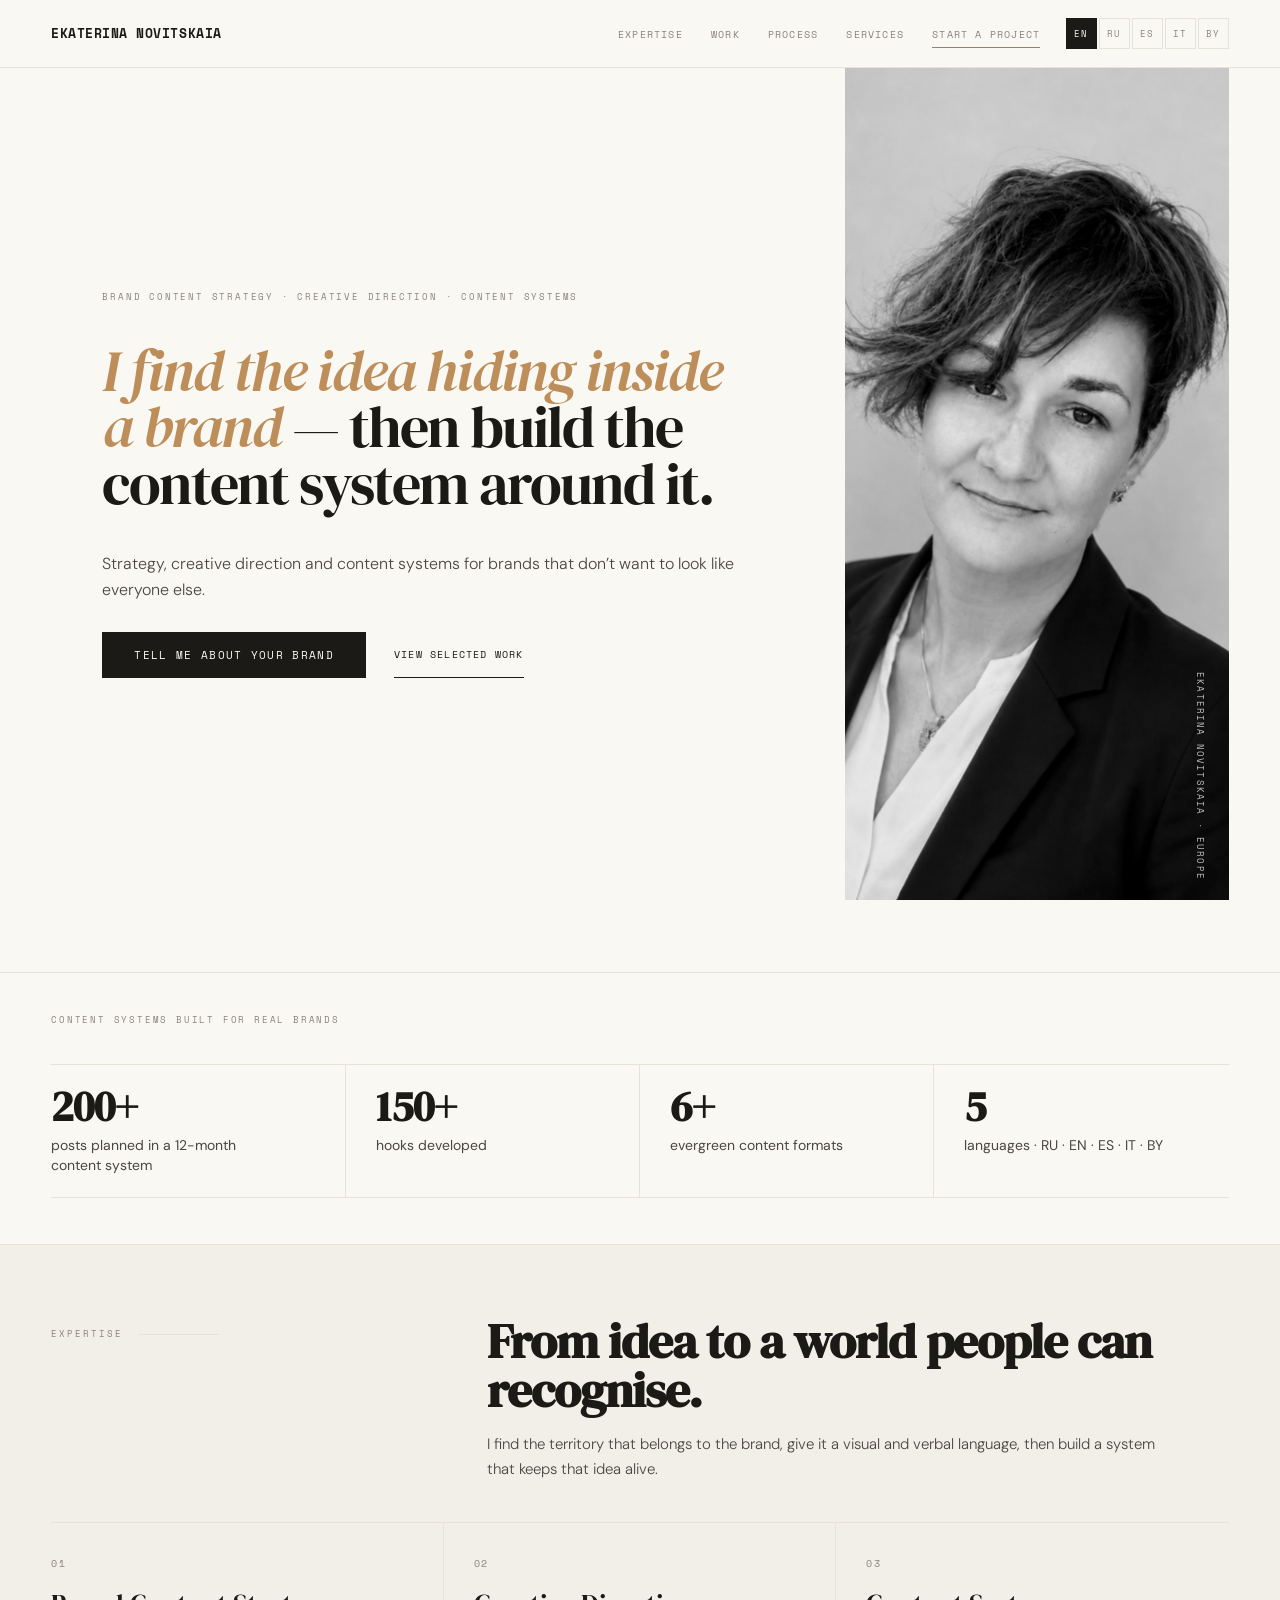
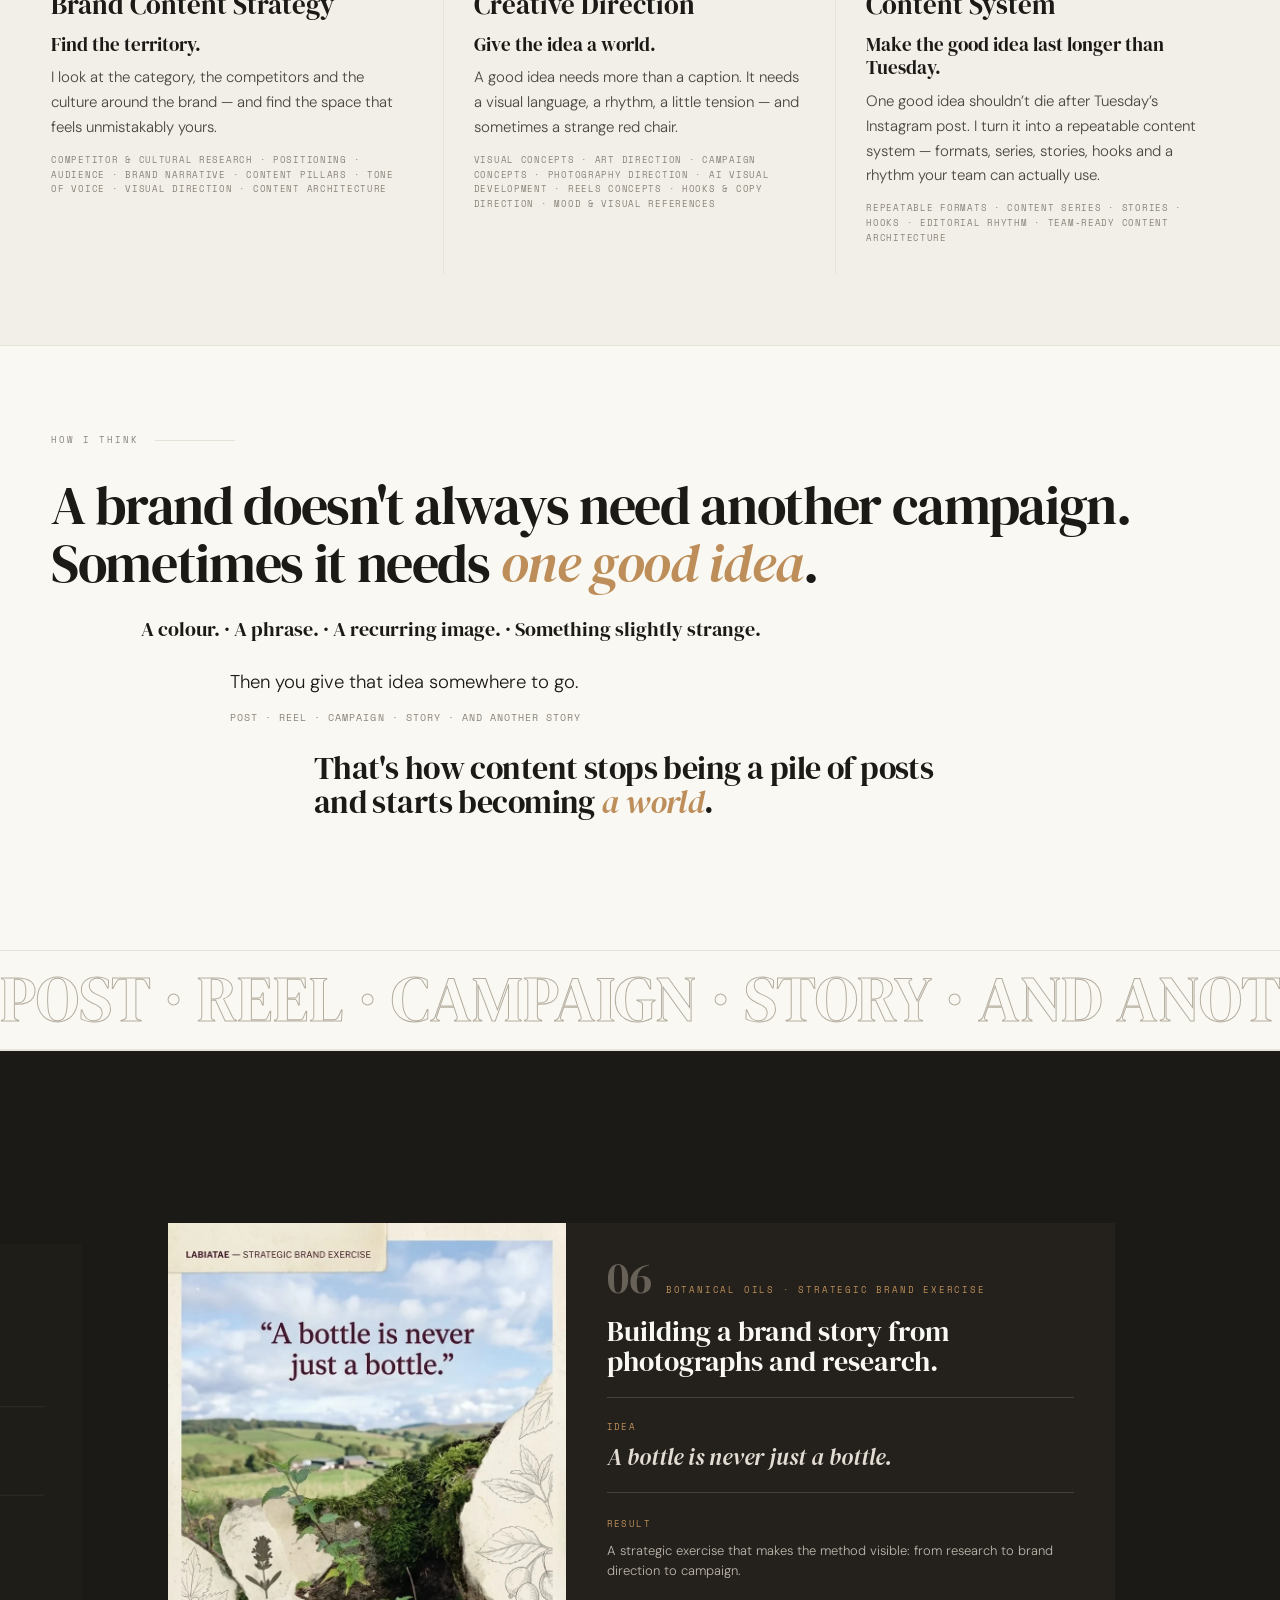
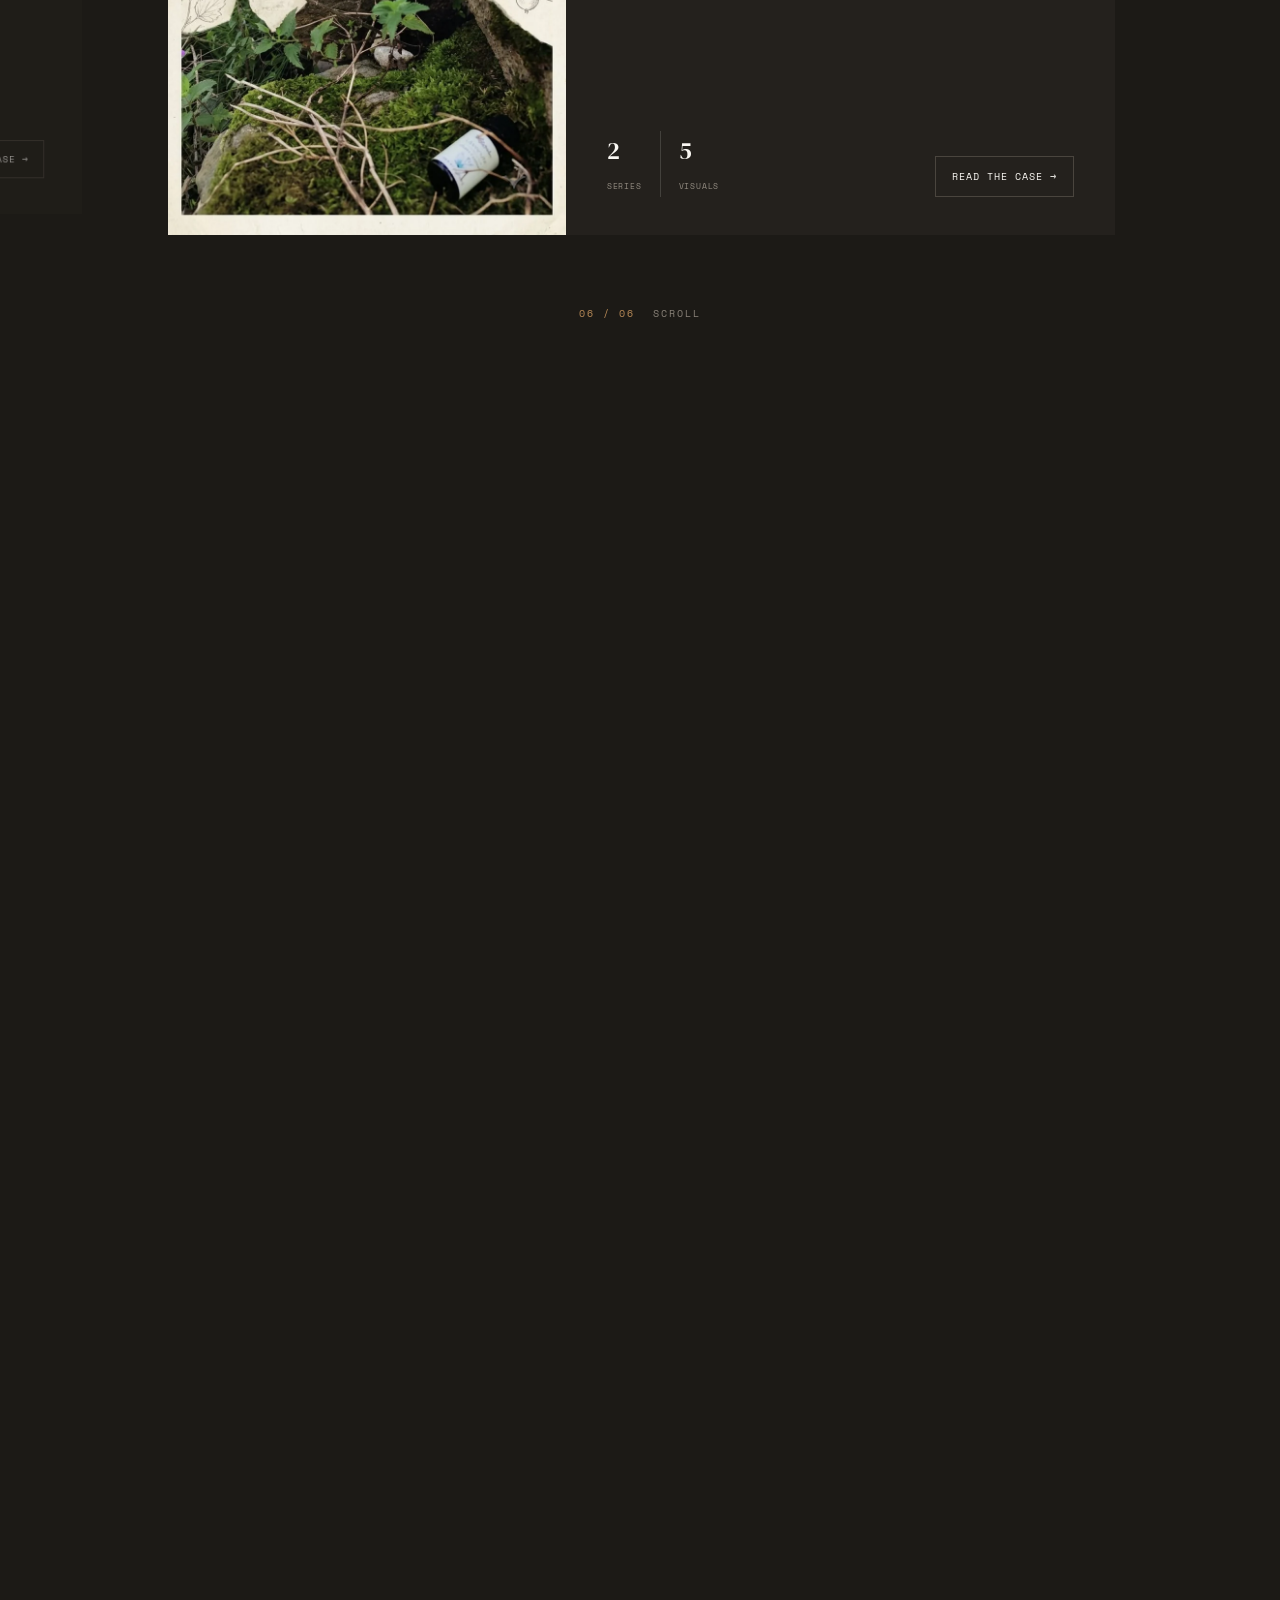
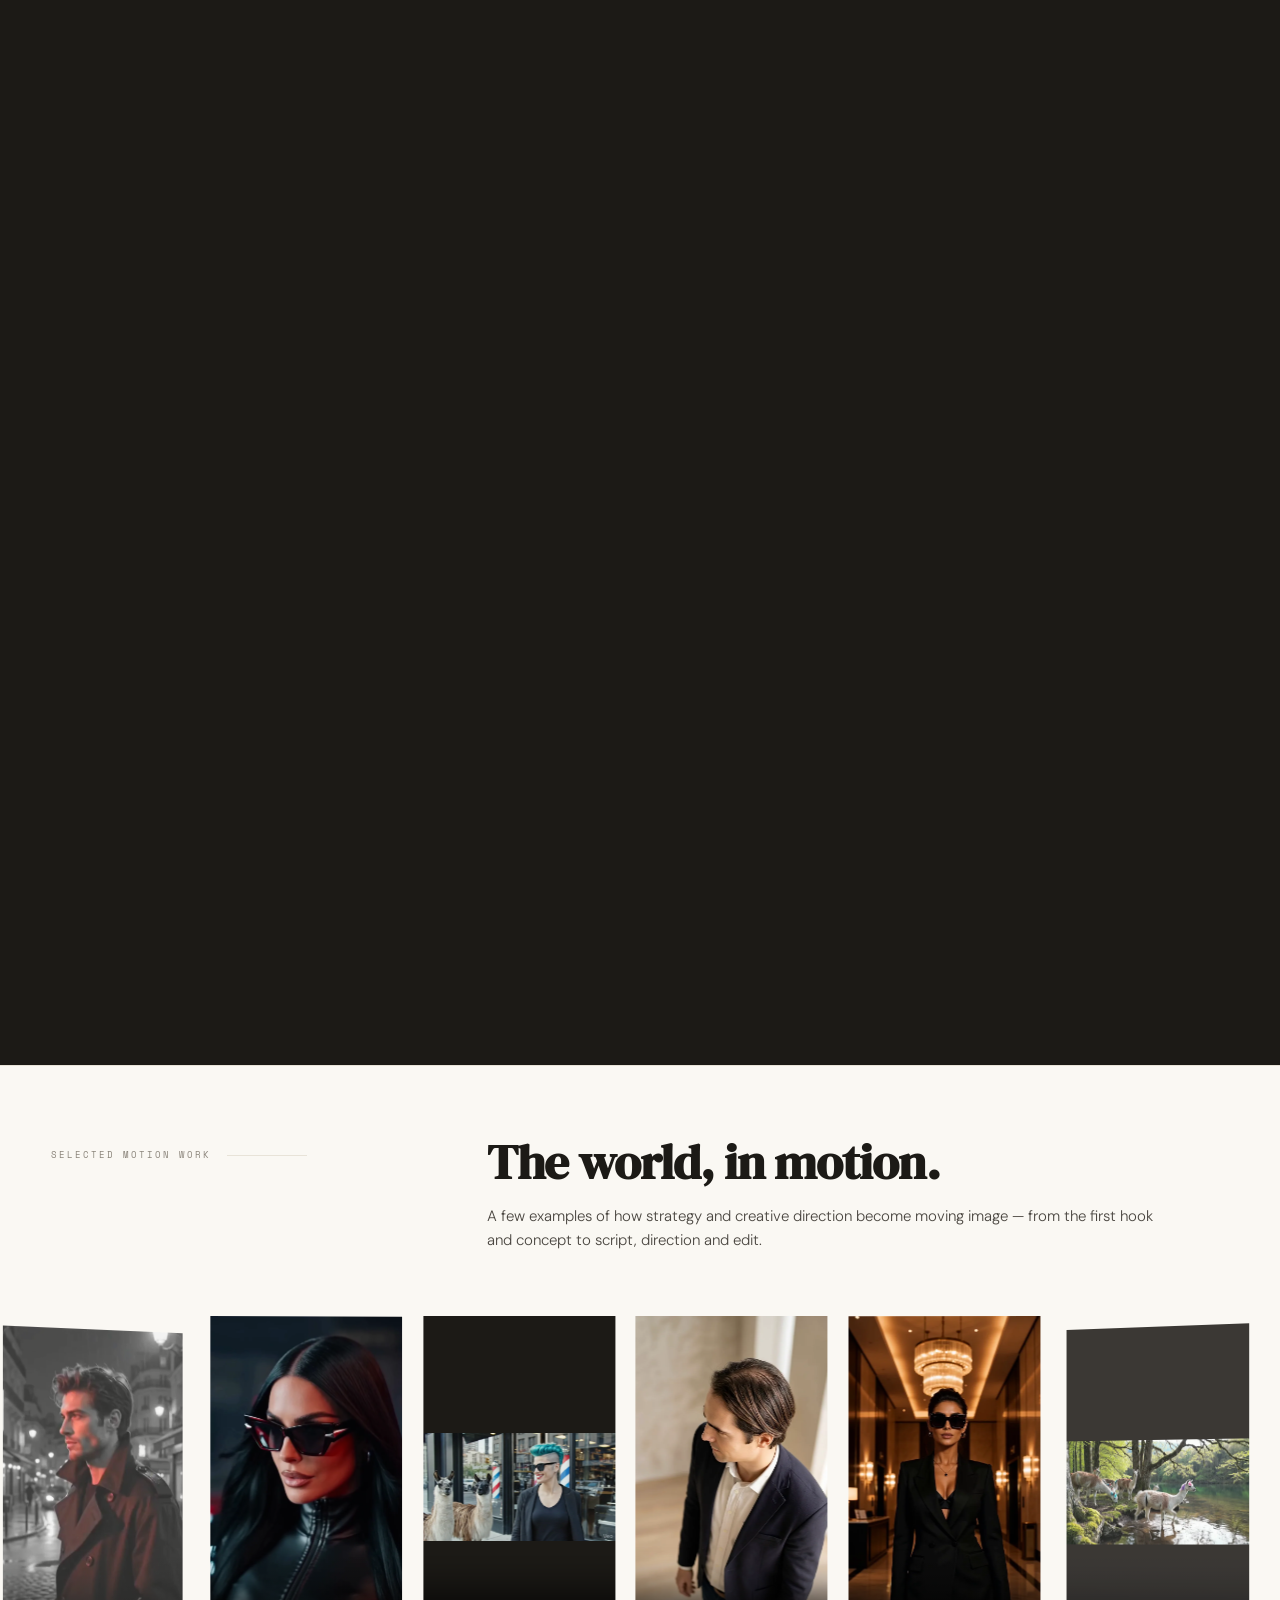
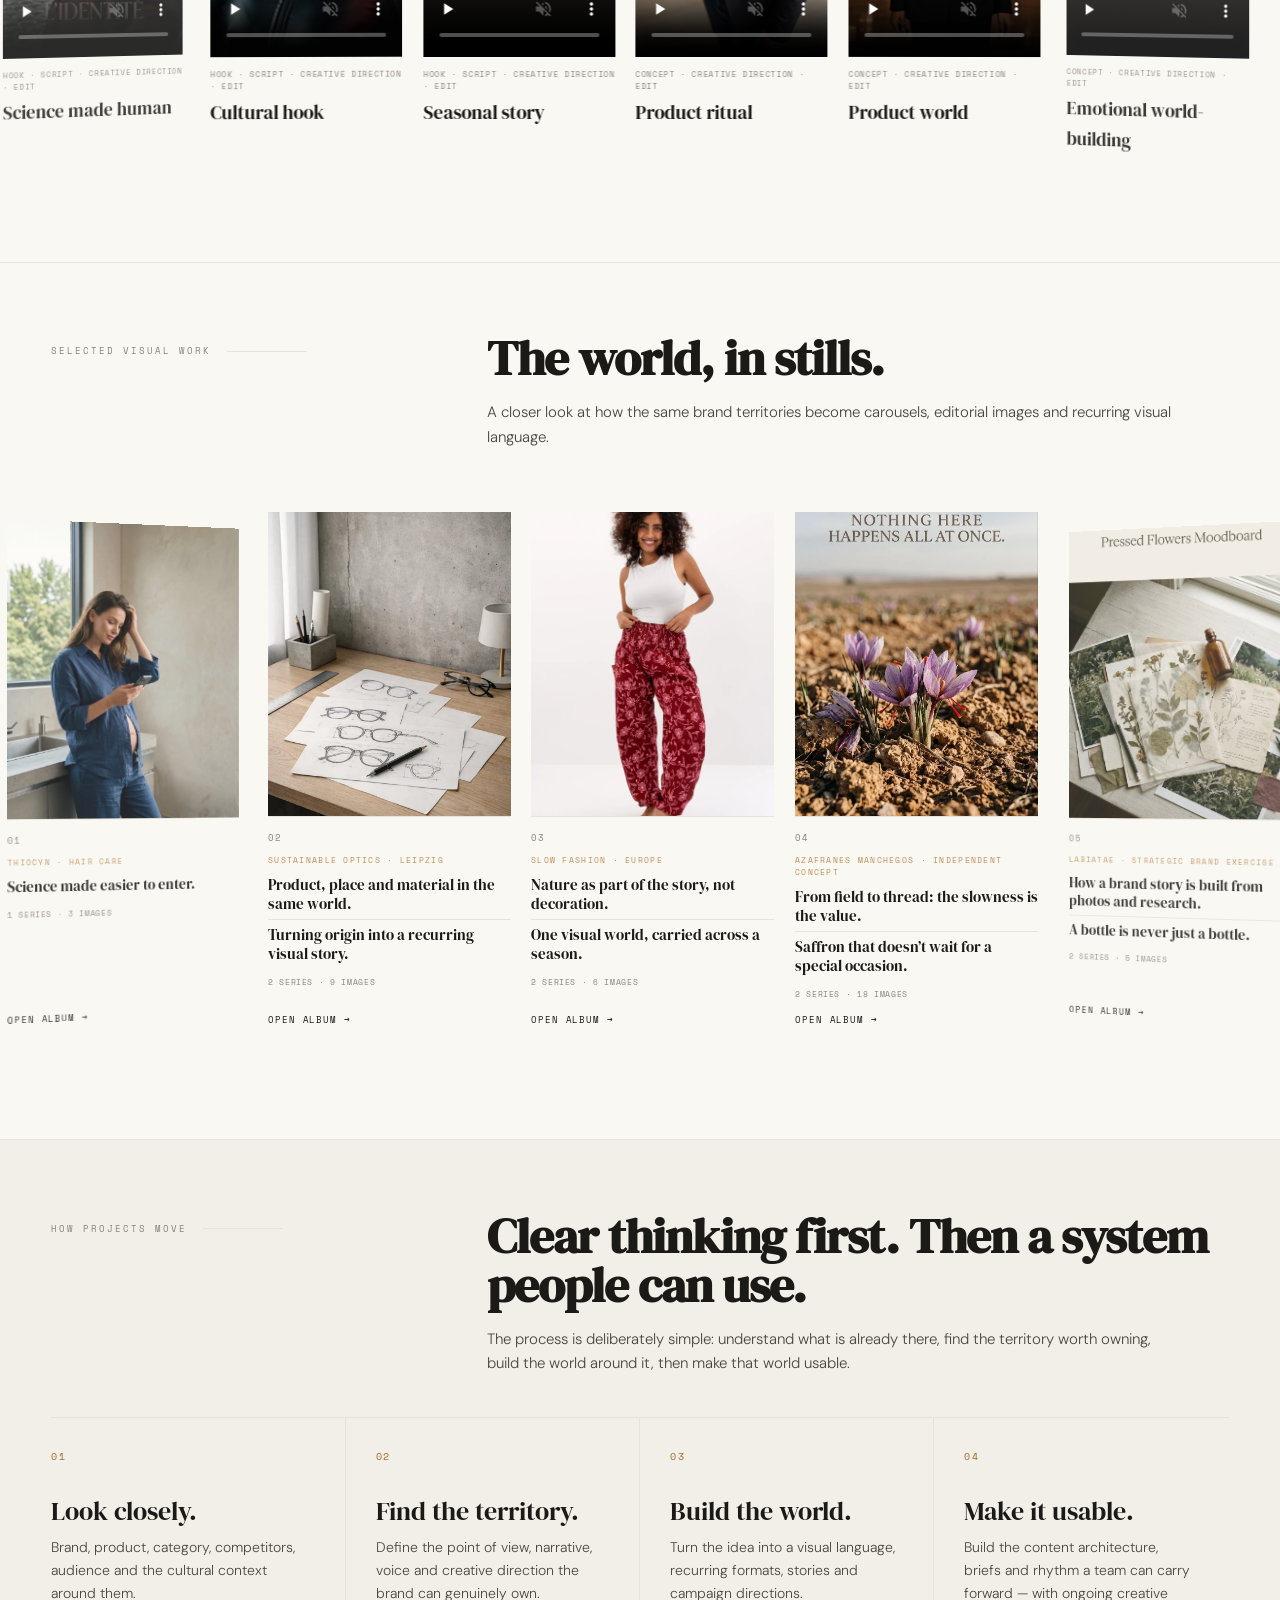
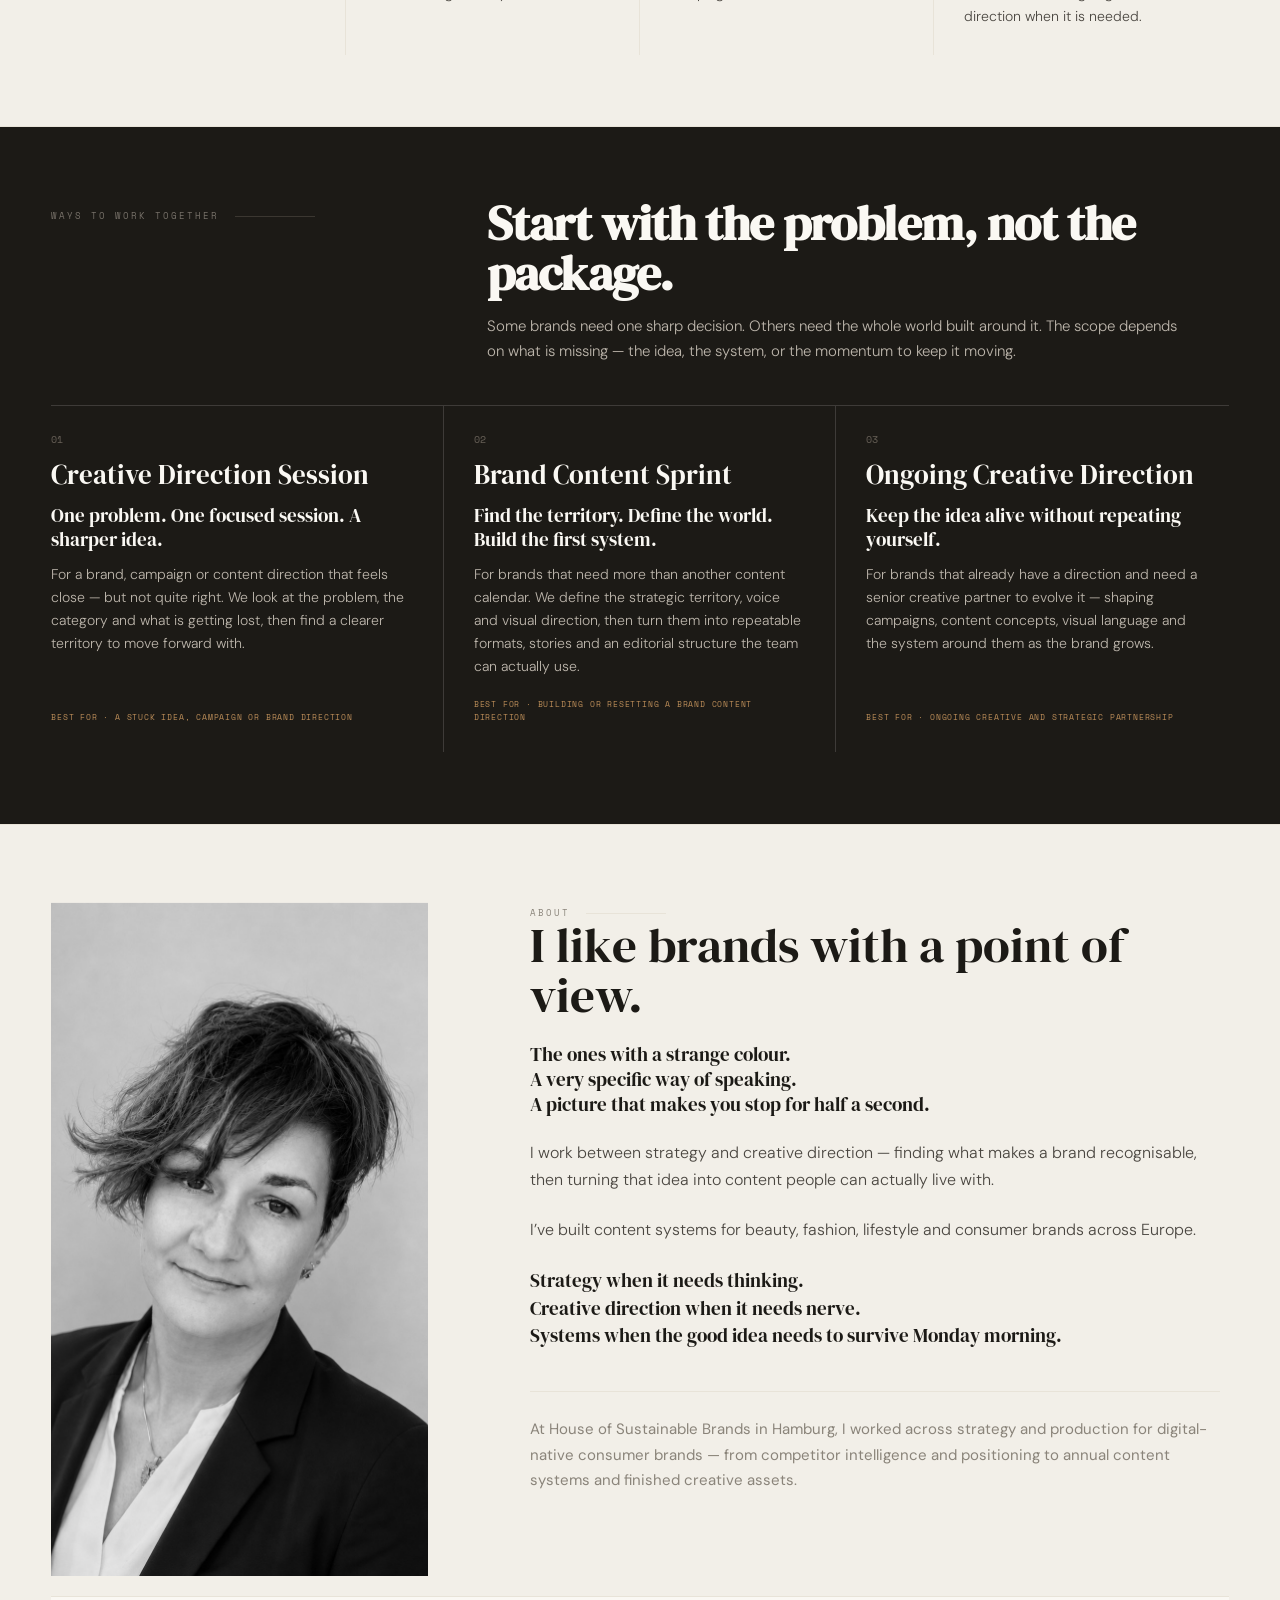
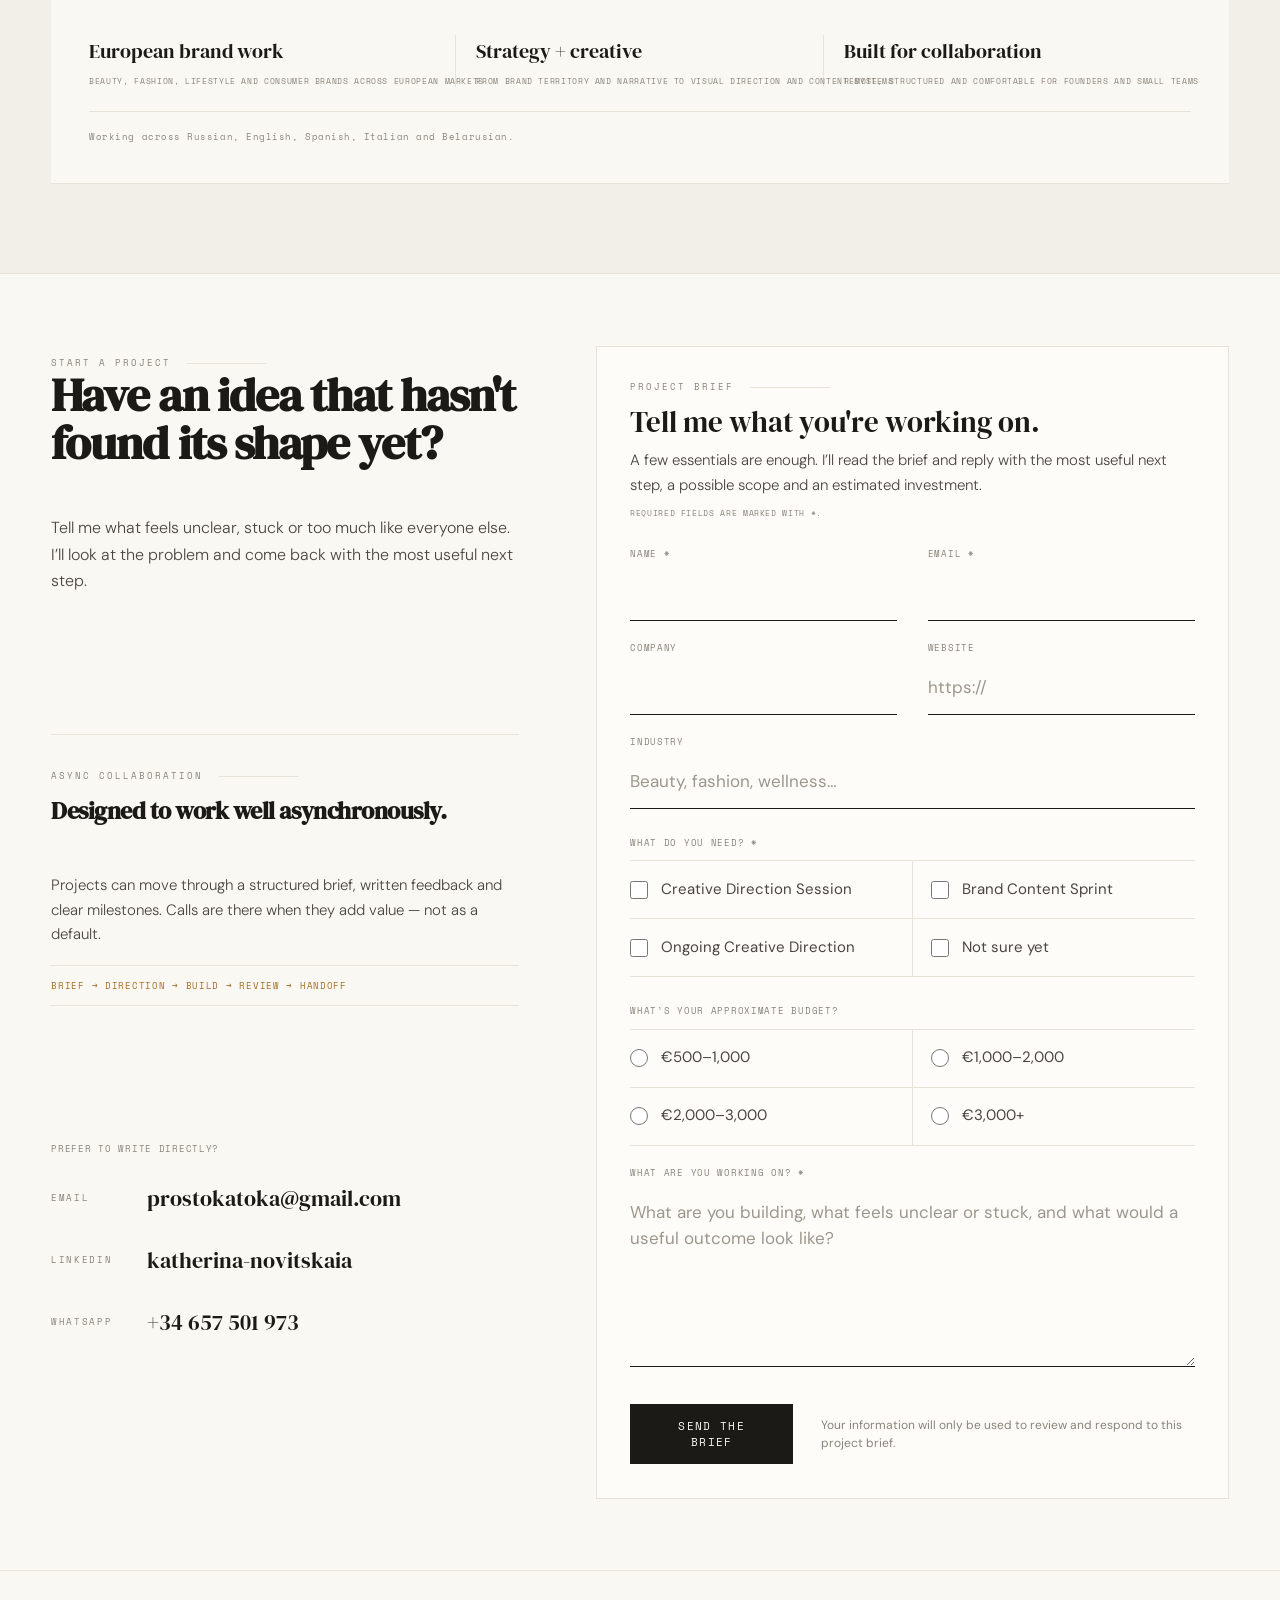
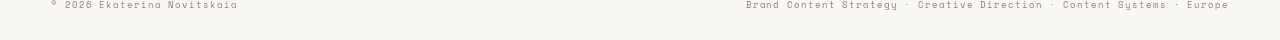
==== index.source.html @ 000a5c2e "Work stage with six cases, looping video and album strips, more motion - Work: AB-style pinned stage" ====
<!DOCTYPE html>
<html lang="en">
<head>
<meta charset="UTF-8">
  <meta name="p:domain_verify" content="e396afa4f882cdcd024bcfe8f3117f34"/>
<meta name="viewport" content="width=device-width, initial-scale=1.0">
<title>Ekaterina Novitskaia — Brand Content Strategy &amp; Creative Direction</title>
<meta name="description" content="Brand content strategy, creative direction and content systems for brands that want a distinctive point of view and a repeatable way to express it.">
<link rel="canonical" href="https://portfolio.katokanovitski.com/">
<meta property="og:type" content="website">
<meta property="og:url" content="https://portfolio.katokanovitski.com/">
<meta property="og:title" content="Ekaterina Novitskaia — Brand Content Strategy &amp; Creative Direction">
<meta property="og:description" content="Brand content strategy, creative direction and content systems for brands that want a distinctive point of view and a repeatable way to express it.">
<meta property="og:image" content="https://portfolio.katokanovitski.com/assets/img/hero/Kat-editorial-bw.jpg">
<meta name="twitter:card" content="summary_large_image">
<meta name="twitter:title" content="Ekaterina Novitskaia — Brand Content Strategy &amp; Creative Direction">
<meta name="twitter:description" content="Brand content strategy, creative direction and content systems for brands that want a distinctive point of view and a repeatable way to express it.">
<meta name="twitter:image" content="https://portfolio.katokanovitski.com/assets/img/hero/Kat-editorial-bw.jpg">
<link rel="icon" type="image/jpeg" href="assets/img/hero/Kat-editorial-bw.jpg">
<link rel="preconnect" href="https://fonts.googleapis.com">
<link rel="preconnect" href="https://fonts.gstatic.com" crossorigin>
<link href="https://fonts.googleapis.com/css2?family=DM+Serif+Display:ital@0;1&amp;family=Space+Mono:ital,wght@0,400;0,700;1,400&amp;family=DM+Sans:wght@300;400;500&amp;display=swap" rel="stylesheet">
<link rel="stylesheet" href="strategic.css?v=20261111-stage">
</head>
<body>
<nav></nav>

<section id="hero"></section>

<section id="gallery" data-screen-label="Gallery">
  <div class="gallery-grid" id="galleryGrid">
    <article class="gallery-item gallery-item--single" data-case="haircare" data-type="photo">
      <div class="carousel" role="group" aria-label="Thiocyn educational carousel" tabindex="0">
        <div class="carousel-track">
          <img loading="lazy" decoding="async" class="carousel-slide" src="assets/img/cases/hair-loss/Slider-1-1.webp" alt="Science made easier to enter." data-i18n-alt="gallery1Title">
          <img loading="lazy" decoding="async" class="carousel-slide" src="assets/img/cases/hair-loss/Slider-1-2.webp" alt="Science made easier to enter." data-i18n-alt="gallery1Title">
          <img loading="lazy" decoding="async" class="carousel-slide" src="assets/img/cases/hair-loss/Slider-1-3.webp" alt="Science made easier to enter." data-i18n-alt="gallery1Title">
        </div>
        <button class="carousel-btn prev" type="button">&#8592;</button>
        <button class="carousel-btn next" type="button">&#8594;</button>
        <div class="carousel-counter" aria-live="polite">1 / 3</div>
      </div>
      <div class="gallery-caption">
        <div class="gallery-caption-brand" data-i18n="gallery1Brand">Thiocyn · Hair care</div>
        <div class="gallery-caption-title" data-i18n="gallery1Title">Science made easier to enter.</div>
        <div class="gallery-caption-role" data-i18n="gallery1Role">Educational carousel · Content direction + art direction</div>
      </div>
    </article>

    <article class="gallery-item" data-case="sunglasses" data-type="photo">
      <div class="carousel" role="group" aria-label="Sustainable optics lifestyle series" tabindex="0">
        <div class="carousel-track">
          <img loading="lazy" decoding="async" class="carousel-slide" src="assets/img/cases/sunglasses/6-1.webp" alt="Product, place and material in the same world." data-i18n-alt="gallery3Title">
          <img loading="lazy" decoding="async" class="carousel-slide" src="assets/img/cases/sunglasses/6-2.webp" alt="Product, place and material in the same world." data-i18n-alt="gallery3Title">
          <img loading="lazy" decoding="async" class="carousel-slide" src="assets/img/cases/sunglasses/6-3.webp" alt="Product, place and material in the same world." data-i18n-alt="gallery3Title">
        </div>
        <button class="carousel-btn prev" type="button">&#8592;</button>
        <button class="carousel-btn next" type="button">&#8594;</button>
        <div class="carousel-counter" aria-live="polite">1 / 3</div>
      </div>
      <div class="gallery-caption">
        <div class="gallery-caption-brand" data-i18n="gallery3Brand">Sustainable optics · Leipzig</div>
        <div class="gallery-caption-title" data-i18n="gallery3Title">Product, place and material in the same world.</div>
        <div class="gallery-caption-role" data-i18n="gallery3Role">Lifestyle series · Visual direction + copy</div>
      </div>
    </article>

    <article class="gallery-item" data-case="sunglasses" data-type="photo">
      <div class="carousel" role="group" aria-label="Sustainable optics brand carousel" tabindex="0">
        <div class="carousel-track">
          <img loading="lazy" decoding="async" class="carousel-slide" src="assets/img/cases/sunglasses/Carusel-cover.webp" alt="Turning origin into a recurring visual story." data-i18n-alt="gallery4Title">
          <img loading="lazy" decoding="async" class="carousel-slide" src="assets/img/cases/sunglasses/Carusel-1.webp" alt="Turning origin into a recurring visual story." data-i18n-alt="gallery4Title">
          <img loading="lazy" decoding="async" class="carousel-slide" src="assets/img/cases/sunglasses/Carusel-2.webp" alt="Turning origin into a recurring visual story." data-i18n-alt="gallery4Title">
          <img loading="lazy" decoding="async" class="carousel-slide" src="assets/img/cases/sunglasses/Carusel-3.webp" alt="Turning origin into a recurring visual story." data-i18n-alt="gallery4Title">
          <img loading="lazy" decoding="async" class="carousel-slide" src="assets/img/cases/sunglasses/Carusel-4.webp" alt="Turning origin into a recurring visual story." data-i18n-alt="gallery4Title">
          <img loading="lazy" decoding="async" class="carousel-slide" src="assets/img/cases/sunglasses/Carusel-5.webp" alt="Turning origin into a recurring visual story." data-i18n-alt="gallery4Title">
        </div>
        <button class="carousel-btn prev" type="button">&#8592;</button>
        <button class="carousel-btn next" type="button">&#8594;</button>
        <div class="carousel-counter" aria-live="polite">1 / 6</div>
      </div>
      <div class="gallery-caption">
        <div class="gallery-caption-brand" data-i18n="gallery4Brand">Sustainable optics · Leipzig</div>
        <div class="gallery-caption-title" data-i18n="gallery4Title">Turning origin into a recurring visual story.</div>
        <div class="gallery-caption-role" data-i18n="gallery4Role">Brand carousel · Art direction + storytelling</div>
      </div>
    </article>

    <article class="gallery-item" data-case="lifestyle" data-type="photo">
      <div class="carousel" role="group" aria-label="Slow fashion seasonal series" tabindex="0">
        <div class="carousel-track">
          <img loading="lazy" decoding="async" class="carousel-slide" src="assets/img/cases/lifestyle/Holly-0.webp" alt="Nature as part of the story, not decoration." data-i18n-alt="gallery5Title">
          <img loading="lazy" decoding="async" class="carousel-slide" src="assets/img/cases/lifestyle/Holly-01.webp" alt="Nature as part of the story, not decoration." data-i18n-alt="gallery5Title">
          <img loading="lazy" decoding="async" class="carousel-slide" src="assets/img/cases/lifestyle/Holly-12.webp" alt="Nature as part of the story, not decoration." data-i18n-alt="gallery5Title">
        </div>
        <button class="carousel-btn prev" type="button">&#8592;</button>
        <button class="carousel-btn next" type="button">&#8594;</button>
        <div class="carousel-counter" aria-live="polite">1 / 3</div>
      </div>
      <div class="gallery-caption">
        <div class="gallery-caption-brand" data-i18n="gallery5Brand">Slow fashion · Europe</div>
        <div class="gallery-caption-title" data-i18n="gallery5Title">Nature as part of the story, not decoration.</div>
        <div class="gallery-caption-role" data-i18n="gallery5Role">Seasonal series · Brand narrative + art direction</div>
      </div>
    </article>

    <article class="gallery-item" data-case="lifestyle" data-type="photo">
      <div class="carousel" role="group" aria-label="Slow fashion world-building carousel" tabindex="0">
        <div class="carousel-track">
          <img loading="lazy" decoding="async" class="carousel-slide" src="assets/img/cases/lifestyle/Slider-3-1.webp" alt="One visual world, carried across a season." data-i18n-alt="gallery6Title">
          <img loading="lazy" decoding="async" class="carousel-slide" src="assets/img/cases/lifestyle/Slider-3-2.webp" alt="One visual world, carried across a season." data-i18n-alt="gallery6Title">
          <img loading="lazy" decoding="async" class="carousel-slide" src="assets/img/cases/lifestyle/Slider-3-3.webp" alt="One visual world, carried across a season." data-i18n-alt="gallery6Title">
        </div>
        <button class="carousel-btn prev" type="button">&#8592;</button>
        <button class="carousel-btn next" type="button">&#8594;</button>
        <div class="carousel-counter" aria-live="polite">1 / 3</div>
      </div>
      <div class="gallery-caption">
        <div class="gallery-caption-brand" data-i18n="gallery6Brand">Slow fashion · Europe</div>
        <div class="gallery-caption-title" data-i18n="gallery6Title">One visual world, carried across a season.</div>
        <div class="gallery-caption-role" data-i18n="gallery6Role">World-building carousel · Visual concept + copy</div>
      </div>
    </article>

    <article class="gallery-item gallery-item--tall" data-case="saffron" data-type="photo">
      <div class="carousel" role="group" aria-label="Azafranes Manchegos origin series" tabindex="0">
        <div class="carousel-track">
          <img loading="lazy" decoding="async" class="carousel-slide" src="assets/img/cases/saffron/origin-01.webp" alt="From field to thread: the slowness is the value." data-i18n-alt="gallery7Title">
          <img loading="lazy" decoding="async" class="carousel-slide" src="assets/img/cases/saffron/origin-02.webp" alt="From field to thread: the slowness is the value." data-i18n-alt="gallery7Title">
          <img loading="lazy" decoding="async" class="carousel-slide" src="assets/img/cases/saffron/origin-03.webp" alt="From field to thread: the slowness is the value." data-i18n-alt="gallery7Title">
          <img loading="lazy" decoding="async" class="carousel-slide" src="assets/img/cases/saffron/origin-04.webp" alt="From field to thread: the slowness is the value." data-i18n-alt="gallery7Title">
          <img loading="lazy" decoding="async" class="carousel-slide" src="assets/img/cases/saffron/origin-05.webp" alt="From field to thread: the slowness is the value." data-i18n-alt="gallery7Title">
          <img loading="lazy" decoding="async" class="carousel-slide" src="assets/img/cases/saffron/origin-06.webp" alt="From field to thread: the slowness is the value." data-i18n-alt="gallery7Title">
        </div>
        <button class="carousel-btn prev" type="button">&#8592;</button>
        <button class="carousel-btn next" type="button">&#8594;</button>
        <div class="carousel-counter" aria-live="polite">1 / 6</div>
      </div>
      <div class="gallery-caption">
        <div class="gallery-caption-brand" data-i18n="gallery7Brand">Azafranes Manchegos · Independent concept</div>
        <div class="gallery-caption-title" data-i18n="gallery7Title">From field to thread: the slowness is the value.</div>
        <div class="gallery-caption-role" data-i18n="gallery7Role">Origin series · Creative direction + copy</div>
      </div>
    </article>

    <article class="gallery-item gallery-item--tall" data-case="saffron" data-type="photo">
      <div class="carousel" role="group" aria-label="Azafranes Manchegos kitchen story" tabindex="0">
        <div class="carousel-track">
          <img loading="lazy" decoding="async" class="carousel-slide" src="assets/img/cases/saffron/kitchen-01.webp" alt="Saffron that doesn’t wait for a special occasion." data-i18n-alt="gallery8Title">
          <img loading="lazy" decoding="async" class="carousel-slide" src="assets/img/cases/saffron/kitchen-05.webp" alt="Saffron that doesn’t wait for a special occasion." data-i18n-alt="gallery8Title">
          <img loading="lazy" decoding="async" class="carousel-slide" src="assets/img/cases/saffron/kitchen-02.webp" alt="Saffron that doesn’t wait for a special occasion." data-i18n-alt="gallery8Title">
          <img loading="lazy" decoding="async" class="carousel-slide" src="assets/img/cases/saffron/kitchen-03.webp" alt="Saffron that doesn’t wait for a special occasion." data-i18n-alt="gallery8Title">
          <img loading="lazy" decoding="async" class="carousel-slide" src="assets/img/cases/saffron/kitchen-06.webp" alt="Saffron that doesn’t wait for a special occasion." data-i18n-alt="gallery8Title">
          <img loading="lazy" decoding="async" class="carousel-slide" src="assets/img/cases/saffron/kitchen-07.webp" alt="Saffron that doesn’t wait for a special occasion." data-i18n-alt="gallery8Title">
          <img loading="lazy" decoding="async" class="carousel-slide" src="assets/img/cases/saffron/kitchen-04.webp" alt="Saffron that doesn’t wait for a special occasion." data-i18n-alt="gallery8Title">
          <img loading="lazy" decoding="async" class="carousel-slide" src="assets/img/cases/saffron/kitchen-09.webp" alt="Saffron that doesn’t wait for a special occasion." data-i18n-alt="gallery8Title">
          <img loading="lazy" decoding="async" class="carousel-slide" src="assets/img/cases/saffron/kitchen-08.webp" alt="Saffron that doesn’t wait for a special occasion." data-i18n-alt="gallery8Title">
          <img loading="lazy" decoding="async" class="carousel-slide" src="assets/img/cases/saffron/kitchen-10.webp" alt="Saffron that doesn’t wait for a special occasion." data-i18n-alt="gallery8Title">
          <img loading="lazy" decoding="async" class="carousel-slide" src="assets/img/cases/saffron/kitchen-11.webp" alt="Saffron that doesn’t wait for a special occasion." data-i18n-alt="gallery8Title">
          <img loading="lazy" decoding="async" class="carousel-slide" src="assets/img/cases/saffron/kitchen-12.webp" alt="Saffron that doesn’t wait for a special occasion." data-i18n-alt="gallery8Title">
        </div>
        <button class="carousel-btn prev" type="button">&#8592;</button>
        <button class="carousel-btn next" type="button">&#8594;</button>
        <div class="carousel-counter" aria-live="polite">1 / 12</div>
      </div>
      <div class="gallery-caption">
        <div class="gallery-caption-brand" data-i18n="gallery8Brand">Azafranes Manchegos · Independent concept</div>
        <div class="gallery-caption-title" data-i18n="gallery8Title">Saffron that doesn’t wait for a special occasion.</div>
        <div class="gallery-caption-role" data-i18n="gallery8Role">Kitchen story · Strategy + creative direction + copy</div>
      </div>
    </article>

    <article class="gallery-item gallery-item--tall" data-case="labiatae" data-type="photo">
      <div class="carousel" role="group" aria-label="Labiatae research and moodboard" tabindex="0">
        <div class="carousel-track">
          <img loading="lazy" decoding="async" class="carousel-slide" src="assets/img/cases/labiatae/research-01.webp" alt="How a brand story is built from photos and research." data-i18n-alt="gallery9Title">
          <img loading="lazy" decoding="async" class="carousel-slide" src="assets/img/cases/labiatae/research-02.webp" alt="How a brand story is built from photos and research." data-i18n-alt="gallery9Title">
          <img loading="lazy" decoding="async" class="carousel-slide" src="assets/img/cases/labiatae/research-03.webp" alt="How a brand story is built from photos and research." data-i18n-alt="gallery9Title">
        </div>
        <button class="carousel-btn prev" type="button">&#8592;</button>
        <button class="carousel-btn next" type="button">&#8594;</button>
        <div class="carousel-counter" aria-live="polite">1 / 3</div>
      </div>
      <div class="gallery-caption">
        <div class="gallery-caption-brand" data-i18n="gallery9Brand">Labiatae · Strategic brand exercise</div>
        <div class="gallery-caption-title" data-i18n="gallery9Title">How a brand story is built from photos and research.</div>
        <div class="gallery-caption-role" data-i18n="gallery9Role">Research desk + moodboard · Brand direction</div>
      </div>
    </article>

    <article class="gallery-item gallery-item--tall" data-case="labiatae" data-type="photo">
      <div class="carousel" role="group" aria-label="Labiatae campaign posters" tabindex="0">
        <div class="carousel-track">
          <img loading="lazy" decoding="async" class="carousel-slide" src="assets/img/cases/labiatae/campaign-01.webp" alt="A bottle is never just a bottle." data-i18n-alt="gallery10Title">
          <img loading="lazy" decoding="async" class="carousel-slide" src="assets/img/cases/labiatae/campaign-02.webp" alt="A bottle is never just a bottle." data-i18n-alt="gallery10Title">
        </div>
        <button class="carousel-btn prev" type="button">&#8592;</button>
        <button class="carousel-btn next" type="button">&#8594;</button>
        <div class="carousel-counter" aria-live="polite">1 / 2</div>
      </div>
      <div class="gallery-caption">
        <div class="gallery-caption-brand" data-i18n="gallery10Brand">Labiatae · Strategic brand exercise</div>
        <div class="gallery-caption-title" data-i18n="gallery10Title">A bottle is never just a bottle.</div>
        <div class="gallery-caption-role" data-i18n="gallery10Role">Campaign posters · Concept + copy</div>
      </div>
    </article>

    <article class="gallery-item gallery-item--tall" data-case="lavender" data-type="photo">
      <div class="carousel" role="group" aria-label="Palentina de Aromáticas brand idea" tabindex="0">
        <div class="carousel-track">
          <img loading="lazy" decoding="async" class="carousel-slide" src="assets/img/cases/lavender/idea-01.webp" alt="One flower. Many industries." data-i18n-alt="gallery11Title">
          <img loading="lazy" decoding="async" class="carousel-slide" src="assets/img/cases/lavender/idea-02.webp" alt="One flower. Many industries." data-i18n-alt="gallery11Title">
          <img loading="lazy" decoding="async" class="carousel-slide" src="assets/img/cases/lavender/idea-03.webp" alt="One flower. Many industries." data-i18n-alt="gallery11Title">
        </div>
        <button class="carousel-btn prev" type="button">&#8592;</button>
        <button class="carousel-btn next" type="button">&#8594;</button>
        <div class="carousel-counter" aria-live="polite">1 / 3</div>
      </div>
      <div class="gallery-caption">
        <div class="gallery-caption-brand" data-i18n="gallery11Brand">Palentina de Aromáticas · Independent concept</div>
        <div class="gallery-caption-title" data-i18n="gallery11Title">One flower. Many industries.</div>
        <div class="gallery-caption-role" data-i18n="gallery11Role">Brand idea · Strategy + concept</div>
      </div>
    </article>

    <article class="gallery-item gallery-item--tall" data-case="lavender" data-type="photo">
      <div class="carousel" role="group" aria-label="Palentina de Aromáticas territory moodboards" tabindex="0">
        <div class="carousel-track">
          <img loading="lazy" decoding="async" class="carousel-slide" src="assets/img/cases/lavender/territory-01.webp" alt="Lavender is more than a scent." data-i18n-alt="gallery12Title">
          <img loading="lazy" decoding="async" class="carousel-slide" src="assets/img/cases/lavender/territory-02.webp" alt="Lavender is more than a scent." data-i18n-alt="gallery12Title">
          <img loading="lazy" decoding="async" class="carousel-slide" src="assets/img/cases/lavender/territory-03.webp" alt="Lavender is more than a scent." data-i18n-alt="gallery12Title">
          <img loading="lazy" decoding="async" class="carousel-slide" src="assets/img/cases/lavender/territory-04.webp" alt="Lavender is more than a scent." data-i18n-alt="gallery12Title">
        </div>
        <button class="carousel-btn prev" type="button">&#8592;</button>
        <button class="carousel-btn next" type="button">&#8594;</button>
        <div class="carousel-counter" aria-live="polite">1 / 4</div>
      </div>
      <div class="gallery-caption">
        <div class="gallery-caption-brand" data-i18n="gallery12Brand">Palentina de Aromáticas · Independent concept</div>
        <div class="gallery-caption-title" data-i18n="gallery12Title">Lavender is more than a scent.</div>
        <div class="gallery-caption-role" data-i18n="gallery12Role">Territory moodboards · Research + art direction</div>
      </div>
    </article>

    <article class="gallery-item gallery-item--tall" data-case="lavender" data-type="photo">
      <div class="carousel" role="group" aria-label="Palentina de Aromáticas campaign posters" tabindex="0">
        <div class="carousel-track">
          <img loading="lazy" decoding="async" class="carousel-slide" src="assets/img/cases/lavender/campaign-01.webp" alt="A purple flower. A golden story." data-i18n-alt="gallery13Title">
          <img loading="lazy" decoding="async" class="carousel-slide" src="assets/img/cases/lavender/campaign-02.webp" alt="A purple flower. A golden story." data-i18n-alt="gallery13Title">
          <img loading="lazy" decoding="async" class="carousel-slide" src="assets/img/cases/lavender/campaign-03.webp" alt="A purple flower. A golden story." data-i18n-alt="gallery13Title">
        </div>
        <button class="carousel-btn prev" type="button">&#8592;</button>
        <button class="carousel-btn next" type="button">&#8594;</button>
        <div class="carousel-counter" aria-live="polite">1 / 3</div>
      </div>
      <div class="gallery-caption">
        <div class="gallery-caption-brand" data-i18n="gallery13Brand">Palentina de Aromáticas · Independent concept</div>
        <div class="gallery-caption-title" data-i18n="gallery13Title">A purple flower. A golden story.</div>
        <div class="gallery-caption-role" data-i18n="gallery13Role">Campaign posters · Concept + copy</div>
      </div>
    </article>

    <article class="gallery-item gallery-item--tall" data-case="lavender" data-type="photo">
      <div class="carousel" role="group" aria-label="Palentina de Aromáticas land series" tabindex="0">
        <div class="carousel-track">
          <img loading="lazy" decoding="async" class="carousel-slide" src="assets/img/cases/lavender/land-01.webp" alt="Beauty is not always delicate." data-i18n-alt="gallery14Title">
          <img loading="lazy" decoding="async" class="carousel-slide" src="assets/img/cases/lavender/land-02.webp" alt="Beauty is not always delicate." data-i18n-alt="gallery14Title">
          <img loading="lazy" decoding="async" class="carousel-slide" src="assets/img/cases/lavender/land-03.webp" alt="Beauty is not always delicate." data-i18n-alt="gallery14Title">
        </div>
        <button class="carousel-btn prev" type="button">&#8592;</button>
        <button class="carousel-btn next" type="button">&#8594;</button>
        <div class="carousel-counter" aria-live="polite">1 / 3</div>
      </div>
      <div class="gallery-caption">
        <div class="gallery-caption-brand" data-i18n="gallery14Brand">Palentina de Aromáticas · Independent concept</div>
        <div class="gallery-caption-title" data-i18n="gallery14Title">Beauty is not always delicate.</div>
        <div class="gallery-caption-role" data-i18n="gallery14Role">Land series · Art direction + storytelling</div>
      </div>
    </article>
  </div>
</section>

<section id="contact"></section>

<footer></footer>

<div class="lightbox" id="lightbox">
  <div class="lb-close" id="lb-close">✕ close</div>
  <div class="lb-nav lb-prev" id="lb-prev">&#8592;</div>
  <div class="lb-nav lb-next" id="lb-next">&#8594;</div>
  <img id="lb-img" alt="" style="display:none">
  <div class="lb-counter" id="lb-counter"></div>
</div>

<script src="strategic.js?v=20261111-stage"></script>
</body>
</html>
---- strategic.css ----
/* Base */
*, *::before, *::after { box-sizing: border-box; margin: 0; padding: 0; }

:root {
  --cream: #faf8f3;
  --cream-mid: #f2efe8;
  --cream-dark: #e8e3d8;
  --ink: #1c1a16;
  --ink-mid: #4a4640;
  --ink-light: #8a847a;
  --accent: oklch(68% 0.09 68);
  --accent-hover: oklch(58% 0.11 68);
  --serif: 'DM Serif Display', Georgia, serif;
  --mono: 'Space Mono', monospace;
  --sans: 'DM Sans', system-ui, sans-serif;
}

html,
body {
  max-width: 100%;
  overflow-x: hidden;
}

html { scroll-behavior: smooth; }

body {
  background: var(--cream);
  color: var(--ink);
  font-family: var(--sans);
  font-size: 16px;
  line-height: 1.65;
  -webkit-font-smoothing: antialiased;
}

nav {
  position: fixed;
  z-index: 100;
  top: 0;
  right: 0;
  left: 0;
  display: flex;
  height: 64px;
  align-items: center;
  padding: 0 48px;
  border-bottom: 1px solid var(--cream-dark);
  background: rgba(250, 248, 243, 0.92);
  backdrop-filter: blur(12px);
}

.nav-name {
  color: var(--ink);
  font-family: var(--mono);
  font-size: 13px;
  font-weight: 700;
  letter-spacing: 0.04em;
  text-decoration: none;
  text-transform: uppercase;
}

.nav-links {
  display: flex;
  gap: 36px;
  margin-left: auto;
  list-style: none;
}

.nav-links a {
  color: var(--ink-light);
  font-family: var(--mono);
  font-size: 10px;
  letter-spacing: 0.12em;
  text-decoration: none;
  text-transform: uppercase;
  transition: color 0.2s;
}

.nav-links a:hover { color: var(--ink); }

.nav-lang {
  display: flex;
  gap: 4px;
  margin-left: 32px;
}

#hero {
  position: relative;
  display: grid;
  width: 100%;
  min-height: 100vh;
  max-height: 100vh;
  grid-template-columns: 60% 40%;
  overflow: hidden;
  border-bottom: 1px solid var(--cream-dark);
}

.hero-left {
  display: flex;
  flex-direction: column;
  justify-content: center;
  padding: 60px;
}

.hero-photo { position: relative; }

.hero-photo img {
  display: block;
  width: 100%;
  height: auto;
  max-height: 90vh;
  object-fit: contain;
  object-position: top center;
}

.lang-btn {
  padding: 4px 10px;
  border: 1px solid var(--cream-dark);
  background: transparent;
  color: var(--ink-light);
  cursor: pointer;
  font-family: var(--mono);
  font-size: 9px;
  letter-spacing: 0.1em;
  transition: all 0.2s;
}

.lang-btn.active {
  border-color: var(--ink);
  background: var(--ink);
  color: var(--cream);
}

.btn-primary {
  display: inline-block;
  padding: 14px 32px;
  border: 0;
  background: var(--ink);
  color: var(--cream);
  cursor: pointer;
  font-family: var(--mono);
  font-size: 11px;
  letter-spacing: 0.12em;
  text-decoration: none;
  text-transform: uppercase;
  transition: background 0.2s, transform 0.15s;
}

.btn-primary:hover {
  background: var(--accent);
  transform: translateY(-1px);
}

section {
  padding: 100px 48px;
  border-bottom: 1px solid var(--cream-dark);
}

.section-label {
  display: flex;
  align-items: center;
  gap: 16px;
  margin-bottom: 56px;
  color: var(--ink-light);
  font-family: var(--mono);
  font-size: 9px;
  letter-spacing: 0.22em;
  text-transform: uppercase;
}

.section-label::after {
  width: 100%;
  max-width: 80px;
  height: 1px;
  flex: 1;
  background: var(--cream-dark);
  content: '';
}

.section-title {
  color: var(--ink);
  font-family: var(--serif);
  font-size: clamp(36px, 4.5vw, 64px);
  letter-spacing: -0.02em;
  line-height: 1;
}

#contact {
  display: flex;
  min-height: 60vh;
  flex-direction: column;
  justify-content: center;
  border-bottom: 0;
}

.contact-inner { max-width: 720px; }

.contact-title {
  margin-bottom: 48px;
  color: var(--ink);
  font-family: var(--serif);
  font-size: clamp(40px, 6vw, 88px);
  letter-spacing: -0.02em;
  line-height: 0.95;
}

.contact-links {
  display: flex;
  flex-direction: column;
  gap: 16px;
  margin-bottom: 48px;
}

.contact-link {
  display: flex;
  align-items: center;
  gap: 16px;
  text-decoration: none;
}

.contact-link-label {
  width: 80px;
  flex-shrink: 0;
  color: var(--ink-light);
  font-family: var(--mono);
  font-size: 9px;
  letter-spacing: 0.18em;
  text-transform: uppercase;
}

.contact-link-value {
  color: var(--ink);
  font-family: var(--serif);
  font-size: 22px;
  transition: color 0.2s;
}

.contact-link:hover .contact-link-value { color: var(--accent); }

footer {
  display: flex;
  align-items: center;
  justify-content: space-between;
  padding: 24px 48px;
  border-top: 1px solid var(--cream-dark);
}

.footer-copy {
  color: var(--ink-light);
  font-family: var(--mono);
  font-size: 9px;
  letter-spacing: 0.1em;
}

.reveal {
  opacity: 0;
  transform: translateY(24px);
  transition: opacity 0.7s ease, transform 0.7s ease;
}

.reveal.visible {
  opacity: 1;
  transform: none;
}

.gallery-grid {
  display: grid;
  width: min(100%, 1100px);
  grid-template-columns: repeat(2, minmax(0, 1fr));
  gap: clamp(28px, 4vw, 56px) clamp(20px, 3vw, 42px);
  margin: 0 auto;
}

.gallery-caption {
  min-height: 142px;
  padding: 18px 0 24px;
  border-top: 1px solid var(--cream-dark);
}

.gallery-caption-brand {
  margin-bottom: 9px;
  color: var(--accent);
  font-family: var(--mono);
  font-size: 8px;
  letter-spacing: 0.18em;
  text-transform: uppercase;
}

.gallery-caption-title {
  max-width: 25ch;
  color: var(--ink);
  font-family: var(--serif);
  font-size: clamp(22px, 2.2vw, 31px);
  line-height: 1.08;
}

.gallery-caption-role {
  margin-top: 11px;
  color: var(--ink-light);
  font-family: var(--mono);
  font-size: 8px;
  letter-spacing: 0.08em;
  line-height: 1.55;
  text-transform: uppercase;
}

.carousel {
  position: relative;
  width: 100%;
  overflow: hidden;
}

.carousel-track {
  display: flex;
  width: 100%;
  transition: transform 0.4s ease;
}

.carousel-slide {
  display: block;
  width: 100%;
  flex: 0 0 100%;
  aspect-ratio: 4 / 5;
  cursor: zoom-in;
  object-fit: cover;
}

.carousel-btn {
  position: absolute;
  z-index: 2;
  top: 50%;
  padding: 10px 14px;
  transform: translateY(-50%);
  border: 0;
  background: rgba(28, 26, 22, 0.55);
  color: #faf8f3;
  cursor: pointer;
  font-size: 18px;
  transition: background 0.2s;
}

.carousel-btn:hover { background: rgba(28, 26, 22, 0.85); }
.carousel-btn.prev { left: 0; }
.carousel-btn.next { right: 0; }

.carousel-counter {
  position: absolute;
  right: 10px;
  bottom: 8px;
  padding: 2px 7px;
  background: rgba(0, 0, 0, 0.3);
  color: rgba(250, 248, 243, 0.8);
  font-family: var(--mono);
  font-size: 9px;
  letter-spacing: 0.1em;
}

.lightbox {
  position: fixed;
  z-index: 500;
  inset: 0;
  display: none;
  align-items: center;
  justify-content: center;
  background: rgba(20, 18, 14, 0.95);
}

.lightbox.open { display: flex; }

.lightbox img {
  max-width: min(88vw, 600px);
  max-height: 90vh;
  object-fit: contain;
  box-shadow: 0 32px 80px rgba(0, 0, 0, 0.5);
}

.lb-close {
  position: absolute;
  top: 28px;
  right: 36px;
  color: rgba(255, 255, 255, 0.7);
  cursor: pointer;
  font-family: var(--mono);
  font-size: 13px;
  letter-spacing: 0.12em;
  text-transform: uppercase;
  transition: color 0.15s;
}

.lb-close:hover { color: #fff; }

.lb-nav {
  position: absolute;
  top: 50%;
  padding: 16px;
  transform: translateY(-50%);
  color: rgba(255, 255, 255, 0.5);
  cursor: pointer;
  font-family: var(--mono);
  font-size: 28px;
  user-select: none;
  transition: color 0.15s;
}

.lb-nav:hover { color: #fff; }
.lb-prev { left: 16px; }
.lb-next { right: 16px; }

.lb-counter {
  position: absolute;
  bottom: 28px;
  left: 50%;
  transform: translateX(-50%);
  color: rgba(255, 255, 255, 0.4);
  font-family: var(--mono);
  font-size: 9px;
  letter-spacing: 0.18em;
  text-transform: uppercase;
}

@media (max-width: 900px) {
  footer {
    flex-direction: column;
    gap: 8px;
    padding: 20px 24px;
  }
}

@media (max-width: 700px) {
  .gallery-grid { grid-template-columns: 1fr; }
  .gallery-caption { min-height: 0; }
}

/* Current portfolio */
:root {
  --page-pad: clamp(24px, 4vw, 64px);
  --chapter-space: clamp(88px, 11vw, 168px);
  --dark: #1c1a16;
  --dark-soft: #24211d;
  --dark-line: rgba(250, 248, 243, 0.15);
  --light-line: #e8e3d8;
  --read: 690px;
}

body {
  background: var(--cream);
  color: var(--ink);
}

body.nav-open { overflow: hidden; }

a, button, summary { -webkit-tap-highlight-color: transparent; }

a:focus-visible,
button:focus-visible,
summary:focus-visible,
[tabindex]:focus-visible {
  outline: 2px solid var(--accent);
  outline-offset: 4px;
}

.skip-link {
  position: fixed;
  left: 16px;
  top: -80px;
  z-index: 1000;
  padding: 10px 14px;
  background: var(--accent);
  color: var(--dark);
  font-family: var(--mono);
  font-size: 11px;
  text-decoration: none;
}
.skip-link:focus { top: 12px; }

nav {
  height: 68px;
  padding: 0 var(--page-pad);
  background: rgba(250, 248, 243, 0.94);
  border-color: var(--light-line);
}

.nav-name { white-space: nowrap; }

.nav-links {
  gap: clamp(18px, 2.2vw, 36px);
  align-items: center;
}

.nav-links a { position: relative; }
.nav-links a::after {
  content: '';
  position: absolute;
  left: 0;
  right: 100%;
  bottom: -6px;
  height: 1px;
  background: currentColor;
  transition: right .22s ease;
}
.nav-links a:hover::after,
.nav-links a:focus-visible::after { right: 0; }

.nav-lang {
  gap: 2px;
  margin-left: clamp(14px, 2vw, 30px);
}

.lang-btn {
  min-width: 31px;
  min-height: 31px;
  padding: 5px 7px;
}

.nav-toggle {
  display: none;
  width: 44px;
  height: 44px;
  margin-left: auto;
  border: 0;
  background: transparent;
  color: var(--ink);
  font-family: var(--mono);
  font-size: 10px;
  letter-spacing: .14em;
  text-transform: uppercase;
}

main { display: block; }

section {
  padding: var(--chapter-space) var(--page-pad);
  scroll-margin-top: 67px;
}

.section-head {
  display: grid;
  grid-template-columns: minmax(180px, .7fr) minmax(0, 1.5fr);
  gap: clamp(36px, 7vw, 120px);
  align-items: start;
  margin-bottom: clamp(56px, 7vw, 96px);
}

.section-label { margin: 10px 0 0; }

.section-title {
  max-width: 900px;
  font-size: clamp(44px, 6vw, 88px);
  line-height: .98;
}

.section-intro {
  max-width: var(--read);
  margin-top: 28px;
  color: var(--ink-mid);
  font-size: clamp(17px, 1.5vw, 21px);
  font-weight: 300;
  line-height: 1.65;
}

.eyebrow {
  font-family: var(--mono);
  font-size: 9px;
  letter-spacing: .2em;
  text-transform: uppercase;
}

.text-link,
.btn-secondary {
  display: inline-flex;
  min-height: 46px;
  align-items: center;
  border-bottom: 1px solid currentColor;
  color: inherit;
  font-family: var(--mono);
  font-size: 10px;
  letter-spacing: .12em;
  text-decoration: none;
  text-transform: uppercase;
  transition: color .2s, border-color .2s;
}
.text-link:hover,
.btn-secondary:hover { color: var(--accent); }

/* Hero */
#hero {
  min-height: 100svh;
  max-height: none;
  grid-template-columns: minmax(0, 1.55fr) minmax(340px, .75fr);
  padding-top: 68px;
  background: var(--cream);
}

.hero-left {
  padding: clamp(48px, 5.5vw, 82px) var(--page-pad);
  justify-content: center;
}

.hero-kicker {
  margin-bottom: clamp(26px, 3vw, 42px);
  color: var(--ink-light);
  max-width: 680px;
}

.hero-value {
  max-width: 1030px;
  margin: 0;
  color: var(--ink);
  font-family: var(--serif);
  font-size: clamp(50px, 6.1vw, 94px);
  font-weight: 400;
  letter-spacing: -.035em;
  line-height: .93;
  text-wrap: balance;
}

.hero-value em { color: var(--accent); font-style: italic; }

.hero-copy {
  max-width: 700px;
  margin-top: clamp(28px, 3vw, 42px);
  color: var(--ink-mid);
  font-size: clamp(16px, 1.25vw, 20px);
  font-weight: 300;
  line-height: 1.68;
}

.hero-actions {
  display: flex;
  align-items: center;
  gap: 28px;
  margin-top: 28px;
  flex-wrap: wrap;
}

.hero-photo {
  min-height: calc(100svh - 68px);
  overflow: hidden;
  background: var(--dark);
}

.hero-photo img {
  width: 100%;
  height: 100%;
  max-height: none;
  object-fit: cover;
  object-position: center;
  filter: grayscale(1) contrast(1.04);
}

.hero-signature {
  position: absolute;
  right: 22px;
  bottom: 20px;
  color: rgba(255,255,255,.72);
  font-family: var(--mono);
  font-size: 9px;
  letter-spacing: .13em;
  text-transform: uppercase;
  writing-mode: vertical-rl;
}

/* Proof */
#proof { padding-top: 64px; padding-bottom: 72px; }
.proof-heading { margin-bottom: 36px; color: var(--ink-light); }
.metrics-grid {
  display: grid;
  grid-template-columns: repeat(4, 1fr);
  border-top: 1px solid var(--light-line);
  border-bottom: 1px solid var(--light-line);
}
.metric {
  min-height: 176px;
  padding: 28px 30px 26px 0;
  border-right: 1px solid var(--light-line);
}
.metric + .metric { padding-left: 30px; }
.metric:last-child { border-right: 0; }
.metric-value {
  display: block;
  margin-bottom: 15px;
  font-family: var(--serif);
  font-size: clamp(48px, 5vw, 76px);
  line-height: .9;
}
.metric-label { max-width: 230px; color: var(--ink-mid); font-size: 14px; line-height: 1.45; }

/* Expertise */
#expertise { background: var(--cream-mid); }
.capability-list { border-top: 1px solid var(--light-line); }
.capability {
  display: grid;
  grid-template-columns: 70px minmax(220px, .8fr) minmax(0, 1.25fr);
  gap: clamp(24px, 5vw, 80px);
  padding: 38px 0;
  border-bottom: 1px solid var(--light-line);
  align-items: start;
}
.capability-num { color: var(--ink-light); font-family: var(--mono); font-size: 10px; letter-spacing: .15em; }
.capability h3 { font-family: var(--serif); font-size: clamp(28px, 3vw, 44px); font-weight: 400; line-height: 1; }
.capability-copy { max-width: 650px; color: var(--ink-mid); font-size: 16px; font-weight: 300; }
.capability-lead { margin-bottom: 9px; color: var(--ink); font-family: var(--serif); font-size: 21px; line-height: 1.25; }
.term-line { margin-top: 13px; color: var(--ink-light); font-family: var(--mono); font-size: 9px; letter-spacing: .08em; text-transform: uppercase; }

/* How I think */
#thinking {
  padding-top: clamp(72px, 6vw, 104px);
  padding-bottom: clamp(72px, 6vw, 104px);
  overflow: hidden;
  background: var(--cream);
}
.thinking-staircase { --thinking-offset: 0px; }
.thinking-staircase > .section-label { margin-bottom: clamp(26px, 2.4vw, 38px); }
.thinking-step {
  width: min(var(--thinking-width), calc(100% - var(--thinking-offset)));
  max-width: calc(100% - var(--thinking-offset));
  margin-left: var(--thinking-offset);
  color: var(--ink);
}
.thinking-step + .thinking-step { margin-top: clamp(22px, 2vw, 32px); }
.thinking-step p { margin: 0; }
.thinking-step em { color: var(--accent); font-style: italic; }
.thinking-step-1 {
  --thinking-offset: 0px;
  --thinking-width: 1100px;
  font-family: var(--serif);
  font-size: clamp(38px, 4.2vw, 64px);
  font-weight: 400;
  letter-spacing: -.025em;
  line-height: .98;
}
.thinking-step-1 p + p { margin-top: 5px; }
.thinking-step-2 {
  --thinking-offset: clamp(48px, 7vw, 112px);
  --thinking-width: 1120px;
  font-family: var(--serif);
  font-size: clamp(17px, 1.6vw, 22px);
  line-height: 1.4;
}
.thinking-step-3 {
  --thinking-offset: clamp(96px, 14vw, 224px);
  --thinking-width: 940px;
}
.thinking-transition {
  font-family: var(--sans);
  font-size: clamp(17px, 1.45vw, 20px);
  font-weight: 300;
  line-height: 1.45;
}
.thinking-applications {
  margin-top: 14px !important;
  color: var(--ink-light);
  font-family: var(--mono);
  font-size: clamp(9px, .8vw, 11px);
  letter-spacing: .1em;
  line-height: 1.6;
  text-transform: uppercase;
}
.thinking-step-4 {
  --thinking-offset: clamp(144px, 20vw, 320px);
  --thinking-width: 1150px;
  font-family: var(--serif);
  font-size: clamp(30px, 2.5vw, 44px);
  letter-spacing: -.018em;
  line-height: 1.05;
}
.thinking-step-5 {
  --thinking-offset: clamp(192px, 26vw, 416px);
  --thinking-width: 620px;
  padding-top: 17px;
  border-top: 1px solid var(--light-line);
}
.thinking-support {
  color: var(--ink-mid);
  font-size: clamp(14px, 1.15vw, 17px);
  font-weight: 300;
  line-height: 1.6;
}

/* Selected work */
#work { background: var(--dark); color: var(--cream); }
#work .section-label { color: #777169; }
#work .section-label::after { background: #3b3731; }
#work .section-title { color: var(--cream); }
#work .section-intro { color: #bdb6ac; }
.case-study {
  display: grid;
  grid-template-columns: minmax(280px, .78fr) minmax(0, 1.22fr);
  gap: clamp(44px, 8vw, 130px);
  padding: clamp(64px, 8vw, 118px) 0;
  border-top: 1px solid var(--dark-line);
}
.case-study:last-child { padding-bottom: 0; }
.case-number { color: #686158; font-family: var(--serif); font-size: clamp(70px, 9vw, 142px); line-height: .72; }
.case-category { margin-top: 30px; color: var(--accent); }
.case-study h3 {
  max-width: 560px;
  margin-top: 20px;
  font-family: var(--serif);
  font-size: clamp(37px, 4.4vw, 66px);
  font-weight: 400;
  line-height: 1;
  text-wrap: balance;
}
.case-metrics { display: flex; flex-wrap: wrap; gap: 26px; margin-top: 36px; }
.case-metric { padding-right: 26px; border-right: 1px solid var(--dark-line); }
.case-metric:last-child { border-right: 0; }
.case-metric strong { display: block; color: var(--cream); font-family: var(--serif); font-size: 32px; font-weight: 400; }
.case-metric span { color: #948d83; font-family: var(--mono); font-size: 8px; letter-spacing: .1em; text-transform: uppercase; }
.case-narrative { border-top: 1px solid var(--dark-line); }
.case-row {
  display: grid;
  grid-template-columns: 120px minmax(0, 1fr);
  gap: 28px;
  padding: 23px 0;
  border-bottom: 1px solid var(--dark-line);
}
.case-row dt { color: var(--accent); font-family: var(--mono); font-size: 9px; letter-spacing: .15em; text-transform: uppercase; }
.case-row dd { margin: 0; color: #c9c2b8; font-size: 15px; font-weight: 300; line-height: 1.65; }
.case-row.idea dd {
  color: var(--cream);
  font-family: var(--serif);
  font-size: clamp(24px, 2.2vw, 32px);
  line-height: 1.22;
}
.case-row.world dd {
  color: #e2dcd2;
  font-family: var(--serif);
  font-size: clamp(19px, 1.65vw, 25px);
  line-height: 1.4;
}
.case-system-copy { margin: 0 0 17px; }
.case-row.result dd { color: var(--cream); font-family: var(--serif); font-size: 21px; line-height: 1.4; }
.system-tags { display: flex; flex-wrap: wrap; gap: 7px; }
.system-tags span { padding: 6px 9px; border: 1px solid var(--dark-line); color: #bcb4aa; font-family: var(--mono); font-size: 8px; letter-spacing: .06em; text-transform: uppercase; }
.testimonial { margin-top: 28px; padding: 26px 0 0 28px; border-left: 1px solid var(--accent); color: #d8d2c8; font-family: var(--serif); font-size: 19px; font-style: italic; line-height: 1.5; }
.testimonial cite { display: block; margin-top: 10px; color: #817a70; font-family: var(--mono); font-size: 8px; font-style: normal; letter-spacing: .08em; text-transform: uppercase; }
.case-media {
  grid-column: 1 / -1;
  display: grid;
  grid-template-columns: repeat(3, minmax(0, 1fr));
  align-items: stretch;
  gap: 6px;
  width: min(100%, 980px);
  margin: 26px auto 0;
}
.case-media-frame {
  position: relative;
  aspect-ratio: 9 / 16;
  overflow: hidden;
  background: var(--dark-soft);
}
.case-media-frame::before {
  content: '';
  position: absolute;
  inset: -20px;
  background-image: var(--media-image);
  background-position: center;
  background-size: cover;
  filter: blur(16px) brightness(.48);
}
.case-media img {
  position: relative;
  z-index: 1;
  width: 100%;
  height: 100%;
  display: block;
  object-fit: cover;
  object-position: center;
}

#work .case-study:first-of-type .case-media img:first-child {
  object-position: left center;
}

#work .case-study:nth-of-type(2) .case-media img {
  object-fit: contain;
}

/* Reels */
#reels { background: var(--cream); }
.reels-grid { width: min(100%, 1000px); margin: 0 auto; display: grid; grid-template-columns: repeat(3, 1fr); gap: clamp(8px, 1.5vw, 22px); }
.reel-card { width: 100%; max-width: 320px; margin: 0 auto; display: flex; flex-direction: column; }
.reel-media { position: relative; aspect-ratio: 9 / 16; overflow: hidden; background: var(--dark); }
.reel-media video { width: 100%; height: 100%; display: block; object-fit: contain; }
.reel-card figcaption { display: flex; flex: 1; flex-direction: column; gap: 8px; padding: 16px 0 28px; border-bottom: 1px solid var(--light-line); }
.reel-title { font-family: var(--serif); font-size: 19px; }
.reel-role { color: var(--ink-light); font-family: var(--mono); font-size: 8px; letter-spacing: .08em; line-height: 1.5; text-align: left; text-transform: uppercase; order: -1; }

/* Process */
#process { background: var(--cream-mid); }
.process-line { display: grid; grid-template-columns: repeat(4, 1fr); border-top: 1px solid var(--light-line); }
.process-step { min-height: 310px; padding: 30px 30px 30px 0; border-right: 1px solid var(--light-line); }
.process-step + .process-step { padding-left: 30px; }
.process-step:last-child { border-right: 0; }
.process-step-num { color: var(--accent-hover); font-family: var(--mono); font-size: 10px; letter-spacing: .15em; }
.process-step h3 { margin-top: 78px; font-family: var(--serif); font-size: clamp(28px, 3vw, 42px); font-weight: 400; line-height: 1; }
.process-step p { margin-top: 20px; color: var(--ink-mid); font-size: 14px; font-weight: 300; line-height: 1.65; }

/* Offers */
#services { background: var(--dark); color: var(--cream); }
#services .section-label { color: #777169; }
#services .section-label::after { background: #3b3731; }
#services .section-title { color: var(--cream); }
#services .section-intro { color: #bdb6ac; }
.offers { border-top: 1px solid var(--dark-line); }
.offer {
  display: grid;
  grid-template-columns: 58px minmax(220px, .8fr) minmax(0, 1.2fr) 150px;
  gap: clamp(22px, 4vw, 64px);
  padding: 34px 0;
  border-bottom: 1px solid var(--dark-line);
  align-items: start;
}
.offer-num { color: #686158; font-family: var(--mono); font-size: 10px; }
.offer h3 { color: var(--cream); font-family: var(--serif); font-size: clamp(27px, 3vw, 42px); font-weight: 400; line-height: 1; }
.offer-copy { min-width: 0; }
.offer-copy .offer-lead { color: var(--cream); font-family: var(--serif); font-size: clamp(18px, 1.5vw, 23px); font-weight: 400; line-height: 1.25; margin-bottom: 12px; }
.offer-copy .offer-body { color: #bdb6ac; font-size: 15px; font-weight: 300; line-height: 1.65; }
.offer-output { color: var(--accent); font-family: var(--mono); font-size: 8px; letter-spacing: .1em; line-height: 1.6; text-align: right; text-transform: uppercase; }

/* About */
#about { padding-bottom: clamp(72px, 7vw, 112px); background: var(--cream-mid); }
.about-layout { max-width: 1720px; margin: 0 auto; display: grid; grid-template-columns: minmax(260px, .7fr) minmax(0, 1.3fr); column-gap: clamp(48px, 8vw, 124px); row-gap: clamp(14px, 1.5vw, 24px); }
.about-portrait { position: sticky; top: 100px; }
.about-portrait img { width: 100%; max-height: 680px; display: block; object-fit: cover; filter: grayscale(1); }
.about-copy h2 { font-family: var(--serif); font-size: clamp(42px, 5.2vw, 78px); font-weight: 400; line-height: .95; }
.about-story { max-width: var(--read); margin-top: 36px; }
.about-story > * + * { margin-top: 24px; }
.about-story p { color: var(--ink-mid); font-size: clamp(17px, 1.5vw, 21px); font-weight: 300; line-height: 1.65; }
.about-rhythm,
.about-method { font-family: var(--serif); }
.about-story .about-rhythm { color: var(--ink); font-size: clamp(22px, 2.2vw, 31px); line-height: 1.28; }
.about-story .about-method { color: var(--ink); font-size: clamp(19px, 1.8vw, 25px); line-height: 1.42; }
.about-rhythm span,
.about-method span { display: block; }
.about-credentials { max-width: var(--read); margin-top: 42px; padding-top: 25px; border-top: 1px solid var(--light-line); color: var(--ink-light); font-size: 15px; line-height: 1.7; }
.about-proof { grid-column: 1 / -1; min-width: 0; padding: clamp(26px, 3vw, 38px); background: var(--cream); border-top: 1px solid var(--light-line); border-bottom: 1px solid var(--light-line); }
.credibility-list { display: grid; grid-template-columns: repeat(3, minmax(0, 1fr)); }
.credibility-item { min-width: 0; padding: 24px 20px 0 0; border-right: 1px solid var(--light-line); }
.credibility-item + .credibility-item { padding-left: 20px; }
.credibility-item:last-child { border-right: 0; }
.credibility-item strong { display: block; font-family: var(--serif); font-size: 20px; font-weight: 400; }
.credibility-item span { display: block; margin-top: 7px; color: var(--ink-light); font-family: var(--mono); font-size: 8px; line-height: 1.6; letter-spacing: .08em; text-transform: uppercase; }
.about-proof .credibility-item { padding-top: 0; }
.about-proof .credibility-item span { white-space: nowrap; }
.about-languages { margin-top: 24px; padding-top: 17px; border-top: 1px solid var(--light-line); color: var(--ink-light); font-family: var(--mono); font-size: 9px; line-height: 1.7; letter-spacing: .06em; }

/* Curated visual proof */
#gallery { background: var(--cream); }
#gallery .section-title { max-width: 900px; }
.gallery-grid img { background: var(--cream-mid); }
/* Portrait 2:3 story posters: keep the full frame so headline and credit line are not cropped */
.gallery-item--tall .carousel-slide { aspect-ratio: 2 / 3; }
/* A brand with a single series sits alone on a centred row so the two-column rhythm stays intact */
.gallery-item--single {
  grid-column: 1 / -1;
  justify-self: center;
  width: calc((100% - clamp(20px, 3vw, 42px)) / 2);
}
@media (max-width: 700px) {
  .gallery-item--single { width: 100%; }
}

/* Contact */
#contact {
  padding-top: var(--chapter-space);
  padding-bottom: var(--chapter-space);
  background: var(--cream);
}
.nav-project-link { padding-bottom: 5px; border-bottom: 1px solid currentColor; }
.contact-inner { max-width: 1180px; }
.contact-cta { max-width: 1060px; }
.contact-title { max-width: 980px; font-size: clamp(54px, 8vw, 118px); text-wrap: balance; }
.contact-support { max-width: 620px; margin: -12px 0 42px; color: var(--ink-mid); font-size: 18px; font-weight: 300; }
.contact-cta .btn-primary { margin-top: 2px; }
.async-layout {
  display: grid;
  grid-template-columns: minmax(180px, .65fr) minmax(0, 1.35fr);
  gap: clamp(42px, 8vw, 130px);
  margin-top: clamp(100px, 13vw, 190px);
  padding-top: 36px;
  border-top: 1px solid var(--light-line);
}
.async-copy .contact-title { max-width: 760px; font-size: clamp(42px, 5.5vw, 76px); }
.async-copy .contact-support { max-width: 720px; margin: 28px 0 0; }
.async-flow {
  margin-top: 40px;
  padding: 20px 0;
  border-top: 1px solid var(--light-line);
  border-bottom: 1px solid var(--light-line);
  color: var(--accent-hover);
  font-family: var(--mono);
  font-size: clamp(9px, 1.1vw, 12px);
  line-height: 1.7;
  letter-spacing: .08em;
  text-transform: uppercase;
}
.brief-shell {
  margin-top: clamp(100px, 13vw, 180px);
  padding-top: 42px;
  border-top: 1px solid var(--ink);
  scroll-margin-top: 90px;
}
.brief-heading {
  display: grid;
  grid-template-columns: minmax(180px, .65fr) minmax(0, 1.35fr);
  column-gap: clamp(42px, 8vw, 130px);
}
.brief-heading .section-label { grid-row: 1 / span 3; align-self: start; }
.brief-title { font-family: var(--serif); font-size: clamp(54px, 7vw, 98px); font-weight: 400; line-height: .96; }
.brief-intro { max-width: 680px; margin-top: 25px; color: var(--ink-mid); font-size: 18px; font-weight: 300; line-height: 1.65; }
.brief-required { margin-top: 18px; color: var(--ink-light); font-family: var(--mono); font-size: 8px; letter-spacing: .08em; text-transform: uppercase; }
.brief-form {
  display: grid;
  grid-template-columns: 1fr 1fr;
  gap: 32px clamp(24px, 5vw, 70px);
  margin-top: 72px;
}
.brief-field,
.brief-fieldset { min-width: 0; }
.brief-field-wide { grid-column: 1 / -1; }
.brief-field > span,
.brief-fieldset legend {
  display: block;
  margin-bottom: 11px;
  color: var(--ink-light);
  font-family: var(--mono);
  font-size: 9px;
  line-height: 1.5;
  letter-spacing: .08em;
  text-transform: uppercase;
}
.brief-field input,
.brief-field textarea {
  width: 100%;
  border: 0;
  border-bottom: 1px solid var(--ink);
  border-radius: 0;
  padding: 10px 0 13px;
  background: transparent;
  color: var(--ink);
  font: 400 17px/1.5 var(--sans);
  outline: 0;
}
.brief-field textarea { min-height: 170px; resize: vertical; }
.brief-field input::placeholder,
.brief-field textarea::placeholder { color: #9d968c; opacity: 1; }
.brief-field input:focus,
.brief-field textarea:focus { border-bottom-color: var(--accent-hover); box-shadow: 0 2px 0 var(--accent-hover); }
.brief-fieldset { margin: 7px 0 0; padding: 0; border: 0; }
.brief-options { display: grid; grid-template-columns: 1fr 1fr; border-top: 1px solid var(--light-line); }
.brief-choice {
  position: relative;
  display: flex;
  min-height: 58px;
  align-items: center;
  gap: 13px;
  padding: 14px 18px 14px 0;
  border-bottom: 1px solid var(--light-line);
  color: var(--ink-mid);
  cursor: pointer;
  font-size: 15px;
  line-height: 1.45;
}
.brief-choice:nth-child(even) { padding-left: 18px; border-left: 1px solid var(--light-line); }
.brief-choice input { flex: 0 0 auto; width: 18px; height: 18px; margin: 0; accent-color: var(--accent-hover); }
.brief-choice:has(input:checked) { color: var(--ink); background: rgba(151, 116, 74, .08); }
.brief-choice:focus-within { outline: 2px solid var(--accent-hover); outline-offset: -2px; }
.brief-field-error,
.brief-error { margin-top: 12px; color: #8d332a; font-size: 13px; }
.brief-error { padding: 18px 0; border-top: 1px solid #b36860; border-bottom: 1px solid #b36860; }
.brief-error a { color: inherit; text-decoration: underline; }
.brief-submit-row { display: flex; align-items: center; justify-content: space-between; gap: 28px; padding-top: 9px; }
.brief-submit-row p { max-width: 470px; color: var(--ink-light); font-size: 12px; line-height: 1.55; }
.brief-submit:disabled { cursor: wait; opacity: .58; }
.brief-honeypot { position: absolute; left: -10000px; width: 1px; height: 1px; overflow: hidden; }
.brief-success { margin-top: 70px; padding: 54px 0; border-top: 1px solid var(--accent-hover); border-bottom: 1px solid var(--accent-hover); outline: 0; }
.brief-success h3 { max-width: 920px; font-family: var(--serif); font-size: clamp(42px, 6vw, 82px); font-weight: 400; line-height: 1; }
.brief-success p { max-width: 680px; margin-top: 26px; color: var(--ink-mid); font-size: 18px; line-height: 1.7; }
.contact-secondary { margin-top: clamp(90px, 12vw, 160px); }
.contact-direct-label { margin-bottom: 18px; color: var(--ink-light); font-family: var(--mono); font-size: 9px; letter-spacing: .08em; text-transform: uppercase; }
.contact-links { max-width: 680px; }
.contact-link { min-height: 46px; }
.contact-link-value { overflow-wrap: anywhere; }

footer { padding: 27px var(--page-pad); }

/* Mobile navigation and layout */
@media (max-width: 1100px) {
  .nav-links { gap: 17px; }
  .nav-links a { font-size: 9px; }
  .about-proof .credibility-item span { white-space: normal; }
  #hero { grid-template-columns: minmax(0, 1.35fr) minmax(300px, .65fr); }
  .reels-grid { grid-template-columns: repeat(2, 1fr); }
  .process-line { grid-template-columns: repeat(2, 1fr); }
  .process-step:nth-child(2) { border-right: 0; }
  .process-step:nth-child(-n+2) { border-bottom: 1px solid var(--light-line); }
  .offer { grid-template-columns: 48px minmax(200px, .75fr) minmax(0, 1.25fr); }
  .offer-output { grid-column: 2 / -1; text-align: left; }
}

@media (max-width: 900px) {
  nav { height: 64px; backdrop-filter: none; -webkit-backdrop-filter: none; }
  .nav-toggle { display: block; }
  .nav-links {
    position: fixed;
    inset: 64px 0 0;
    display: none;
    flex-direction: column;
    align-items: flex-start;
    gap: 0;
    padding: 44px var(--page-pad);
    height: calc(100svh - 64px);
    overflow-y: auto;
    background: var(--cream);
    border-top: 1px solid var(--light-line);
    z-index: 101;
  }
  .nav-open .nav-links { display: flex; }
  .nav-links li { width: 100%; }
  .nav-links a { display: block; padding: 16px 0; border-bottom: 1px solid var(--light-line); font-family: var(--serif); font-size: 30px; letter-spacing: 0; text-transform: none; }
  .nav-links a::after { display: none; }
  .nav-lang { margin-left: 16px; }
  #hero { padding-top: 64px; grid-template-columns: 1fr minmax(260px, .62fr); }
  .hero-photo { min-height: calc(100svh - 64px); }
  .section-head { grid-template-columns: 1fr; gap: 28px; }
  #thinking { padding-top: 76px; padding-bottom: 76px; }
  .thinking-step-1 { --thinking-width: 86%; }
  .thinking-step-2 { --thinking-offset: 5vw; --thinking-width: calc(100% - var(--thinking-offset)); }
  .thinking-step-3 { --thinking-offset: 10vw; --thinking-width: calc(100% - var(--thinking-offset)); }
  .thinking-step-4 { --thinking-offset: 14vw; --thinking-width: calc(100% - var(--thinking-offset)); }
  .thinking-step-5 { --thinking-offset: 18vw; --thinking-width: min(620px, calc(100% - var(--thinking-offset))); }
  .capability { grid-template-columns: 48px .8fr 1.2fr; gap: 24px; }
  .case-study { grid-template-columns: 1fr; }
  .case-heading { display: grid; grid-template-columns: 130px 1fr; gap: 28px; }
  .case-category { margin-top: 0; }
  .case-metrics { grid-column: 2; }
  .about-layout { grid-template-columns: 1fr; }
  .about-portrait { position: static; max-width: 520px; }
  .brief-heading,
  .async-layout { grid-template-columns: 1fr; gap: 30px; }
  .brief-heading .section-label { grid-row: auto; }
}

@media (max-width: 700px) {
  :root { --page-pad: 22px; --chapter-space: 92px; }
  .nav-name { font-size: 11px; }
  .nav-lang { position: fixed; left: var(--page-pad); right: var(--page-pad); bottom: 28px; display: none; margin: 0; justify-content: space-between; z-index: 102; }
  .nav-open .nav-lang { display: flex; }
  .nav-open .lang-btn { flex: 1; min-height: 44px; }
  #hero { display: flex; min-height: auto; flex-direction: column; }
  .hero-left { min-height: calc(100svh - 64px); padding-top: 70px; padding-bottom: 70px; }
  .hero-value { font-size: clamp(48px, 14.5vw, 76px); }
  .hero-photo { min-height: 94svh; }
  .hero-signature { writing-mode: initial; }
  #proof { padding-top: 50px; padding-bottom: 58px; }
  .metrics-grid { grid-template-columns: repeat(2, 1fr); }
  .metric { min-height: 150px; padding: 24px 16px 20px 0; }
  .metric + .metric { padding-left: 16px; }
  .metric:nth-child(2) { border-right: 0; }
  .metric:nth-child(-n+2) { border-bottom: 1px solid var(--light-line); }
  .metric:nth-child(3) { padding-left: 0; }
  #thinking { padding-top: 68px; padding-bottom: 72px; }
  .thinking-staircase > .section-label { margin-bottom: 28px; }
  .thinking-step + .thinking-step { margin-top: 25px; }
  .thinking-step-1 { --thinking-offset: 0px; --thinking-width: 100%; font-size: clamp(34px, 10.2vw, 42px); }
  .thinking-step-2 { --thinking-offset: 8px; --thinking-width: calc(100% - var(--thinking-offset)); font-size: 18px; }
  .thinking-step-3 { --thinking-offset: 16px; --thinking-width: calc(100% - var(--thinking-offset)); }
  .thinking-step-4 { --thinking-offset: 24px; --thinking-width: calc(100% - var(--thinking-offset)); font-size: clamp(29px, 8.5vw, 36px); }
  .thinking-step-5 { --thinking-offset: 32px; --thinking-width: calc(100% - var(--thinking-offset)); }
  .capability { grid-template-columns: 38px 1fr; gap: 16px; }
  .capability-copy { grid-column: 2; }
  .case-heading { display: block; }
  .case-number { font-size: 90px; }
  .case-category { margin-top: 28px; }
  .case-metrics { margin-top: 28px; }
  .case-row { grid-template-columns: 1fr; gap: 9px; }
  .case-media { grid-template-columns: 1fr 1fr; align-items: start; }
  .case-media img { height: 100%; }
  .case-media-frame:first-child { grid-column: auto; }
  .reels-grid { grid-template-columns: 1fr 1fr; gap: 8px; }
  .reel-card figcaption { min-height: 116px; }
  .process-step { min-height: 265px; padding: 25px 18px 25px 0; }
  .process-step + .process-step { padding-left: 18px; }
  .process-step h3 { margin-top: 52px; font-size: 29px; }
  .offer { grid-template-columns: 38px 1fr; gap: 14px; }
  .offer-copy, .offer-output { grid-column: 2; }
  .credibility-list { grid-template-columns: 1fr; }
  .credibility-item,
  .credibility-item + .credibility-item { padding: 20px 0; border-right: 0; border-bottom: 1px solid var(--light-line); }
  .contact-title { font-size: clamp(50px, 15vw, 76px); }
  .async-copy .contact-title { font-size: clamp(42px, 12vw, 66px); }
  .brief-form { grid-template-columns: 1fr; gap: 30px; margin-top: 54px; }
  .brief-field-wide { grid-column: auto; }
  .brief-submit-row { align-items: flex-start; flex-direction: column; }
  footer { align-items: flex-start; gap: 15px; flex-direction: column; }
}

@media (max-width: 390px) {
  :root { --page-pad: 19px; }
  .hero-actions { align-items: stretch; flex-direction: column; gap: 14px; }
  .hero-actions .btn-primary,
  .hero-actions .btn-secondary { justify-content: center; text-align: center; }
  .section-title { font-size: 42px; }
  .metric-value { font-size: 47px; }
  .case-media { grid-template-columns: 1fr; max-width: 320px; }
  .reels-grid { grid-template-columns: 1fr; }
  .reel-card figcaption { min-height: 0; }
  .process-line { grid-template-columns: 1fr; }
  .process-step,
  .process-step + .process-step { min-height: 0; padding: 26px 0; border-right: 0; border-bottom: 1px solid var(--light-line); }
  .process-step h3 { margin-top: 34px; }
  .case-metric { flex: 1 0 40%; }
  .brief-options { grid-template-columns: 1fr; }
  .brief-choice:nth-child(even) { padding-left: 0; border-left: 0; }
  .brief-submit { width: 100%; justify-content: center; }
}

@media (prefers-reduced-motion: reduce) {
  html { scroll-behavior: auto; }
  *, *::before, *::after { animation-duration: .01ms !important; animation-iteration-count: 1 !important; transition-duration: .01ms !important; }
  .reveal { opacity: 1 !important; transform: none !important; }
}

/* ==========================================================================
   Compact layout, albums, horizontal rails and quiet motion (2026-11)
   ========================================================================== */
:root { --chapter-space: clamp(52px, 5.6vw, 88px); --ease-quiet: cubic-bezier(.22, .61, .36, 1); }

.scroll-progress { position: fixed; z-index: 120; top: 0; left: 0; width: 100%; height: 2px; background: var(--accent); opacity: .75; transform: scaleX(0); transform-origin: left center; transition: transform .25s linear; pointer-events: none; }
.lightbox { z-index: 300; }

.reveal { transform: translateY(14px); transition: opacity 1s var(--ease-quiet), transform 1s var(--ease-quiet); }
.metric.reveal:nth-child(2), .capability.reveal:nth-child(2), .process-step.reveal:nth-child(2), .offer.reveal:nth-child(2), .album-card.reveal:nth-child(2), .reel-card.reveal:nth-child(2) { transition-delay: .09s; }
.metric.reveal:nth-child(3), .capability.reveal:nth-child(3), .process-step.reveal:nth-child(3), .offer.reveal:nth-child(3), .album-card.reveal:nth-child(3), .reel-card.reveal:nth-child(3) { transition-delay: .18s; }
.metric.reveal:nth-child(4), .process-step.reveal:nth-child(4), .album-card.reveal:nth-child(4), .reel-card.reveal:nth-child(4) { transition-delay: .27s; }
.album-card.reveal:nth-child(5), .reel-card.reveal:nth-child(5) { transition-delay: .36s; }
.album-card.reveal:nth-child(6), .reel-card.reveal:nth-child(6) { transition-delay: .45s; }

@keyframes quiet-rise { from { opacity: 0; transform: translateY(12px); } to { opacity: 1; transform: none; } }
@keyframes quiet-settle { from { opacity: 0; transform: scale(1.035); } to { opacity: 1; transform: none; } }
.hero-left > * { animation: quiet-rise 1.2s var(--ease-quiet) both; }
.hero-left > *:nth-child(2) { animation-delay: .12s; }
.hero-left > *:nth-child(3) { animation-delay: .24s; }
.hero-left > *:nth-child(4) { animation-delay: .36s; }
.hero-photo img { animation: quiet-settle 2.2s var(--ease-quiet) both; }

.section-head { margin-bottom: clamp(28px, 3.2vw, 46px); }
.section-title { font-size: clamp(32px, 3.8vw, 56px); line-height: 1.02; }
.section-intro { margin-top: 16px; font-size: clamp(15px, 1.15vw, 17px); }

/* Rails */
.rail, .case-track { scrollbar-width: none; -ms-overflow-style: none; }
.rail::-webkit-scrollbar, .case-track::-webkit-scrollbar { display: none; }
.rail-arrows { display: flex; gap: 8px; }
.rail-arrows--light { justify-content: flex-end; margin-bottom: 16px; }
.rail-btn { width: 38px; height: 38px; border: 1px solid var(--dark-line); border-radius: 50%; background: transparent; color: var(--cream); font-size: 14px; line-height: 1; cursor: pointer; transition: background .5s var(--ease-quiet), color .5s var(--ease-quiet), border-color .5s var(--ease-quiet); }
.rail-btn:hover { background: var(--cream); border-color: var(--cream); color: var(--ink); }
.rail-arrows--light .rail-btn { border-color: var(--cream-dark); color: var(--ink); }
.rail-arrows--light .rail-btn:hover { background: var(--ink); border-color: var(--ink); color: var(--cream); }

/* Work: one case at a time */
.case-nav { display: flex; align-items: flex-end; justify-content: space-between; gap: 24px; margin-bottom: clamp(22px, 2.6vw, 36px); border-bottom: 1px solid var(--dark-line); }
.case-tabs { display: flex; gap: clamp(14px, 2.4vw, 38px); overflow-x: auto; scrollbar-width: none; }
.case-tabs::-webkit-scrollbar { display: none; }
.case-tab { display: flex; flex: 0 0 auto; align-items: baseline; gap: 10px; padding: 0 0 14px; border: 0; border-bottom: 1px solid transparent; margin-bottom: -1px; background: none; color: #8a8379; font-family: var(--mono); font-size: 9px; letter-spacing: .1em; text-align: left; text-transform: uppercase; cursor: pointer; transition: color .5s var(--ease-quiet), border-color .5s var(--ease-quiet); }
.case-tab-num { color: #686158; font-family: var(--serif); font-size: 20px; letter-spacing: 0; transition: color .5s var(--ease-quiet); }
.case-tab:hover, .case-tab.active { color: var(--cream); }
.case-tab.active { border-bottom-color: var(--accent); }
.case-tab.active .case-tab-num { color: var(--accent); }
.case-nav .rail-arrows { padding-bottom: 12px; }
.case-track { display: flex; align-items: flex-start; overflow-x: auto; scroll-snap-type: x mandatory; transition: height .7s var(--ease-quiet); }
.case-panel .case-study { flex: 0 0 100%; min-width: 0; scroll-snap-align: start; padding: 0; border-top: 0; }
.case-media img { transition: transform 1.6s var(--ease-quiet); }
.case-media-frame:hover img { transform: scale(1.03); }

/* Gallery: albums */
.album-rail { display: flex; gap: clamp(16px, 1.8vw, 26px); overflow-x: auto; scroll-snap-type: x proximity; padding-bottom: 4px; }
.album-card { display: flex; flex: 0 0 clamp(220px, 21vw, 300px); flex-direction: column; padding: 0; border: 0; background: none; color: inherit; font: inherit; text-align: left; cursor: pointer; scroll-snap-align: start; }
.album-cover { display: block; aspect-ratio: 4 / 5; overflow: hidden; background: var(--cream-mid); }
.album-cover img { width: 100%; height: 100%; display: block; object-fit: cover; transition: transform 1.8s var(--ease-quiet); }
.album-card:hover .album-cover img, .album-card:focus-visible .album-cover img { transform: scale(1.04); }
.album-body { display: flex; flex: 1; flex-direction: column; padding: 14px 0 6px; border-top: 1px solid var(--cream-dark); }
.album-index { color: var(--ink-light); font-family: var(--mono); font-size: 9px; letter-spacing: .15em; }
.album-brand { margin-top: 8px; color: var(--accent); font-family: var(--mono); font-size: 8px; letter-spacing: .16em; line-height: 1.5; text-transform: uppercase; }
.album-titles { display: block; margin-top: 10px; }
.album-title-line { display: block; color: var(--ink); font-family: var(--serif); font-size: clamp(15px, 1.2vw, 18px); line-height: 1.22; }
.album-title-line + .album-title-line { margin-top: 6px; padding-top: 6px; border-top: 1px solid var(--cream-dark); }
.album-meta { margin-top: 12px; color: var(--ink-light); font-family: var(--mono); font-size: 8px; letter-spacing: .08em; text-transform: uppercase; }
.album-open { align-self: flex-start; margin-top: auto; padding: 12px 0 3px; background: linear-gradient(currentColor, currentColor) left bottom / 0 1px no-repeat; color: var(--ink); font-family: var(--mono); font-size: 9px; letter-spacing: .1em; text-transform: uppercase; transition: background-size .7s var(--ease-quiet); }
.album-card:hover .album-open, .album-card:focus-visible .album-open { background-size: 100% 1px; }

.album-panel { position: fixed; z-index: 150; inset: 0; display: flex; flex-direction: column; padding: 18px var(--page-pad) 20px; background: rgba(250, 248, 243, .975); backdrop-filter: blur(10px); opacity: 0; transition: opacity .45s var(--ease-quiet); }
.album-panel[hidden] { display: none; }
.album-panel.open { opacity: 1; }
.album-panel-bar { display: flex; align-items: center; justify-content: space-between; gap: 20px; padding-bottom: 14px; border-bottom: 1px solid var(--cream-dark); }
.album-panel-brand { color: var(--ink); font-family: var(--serif); font-size: clamp(20px, 2vw, 28px); line-height: 1.1; }
.album-close { padding: 8px 0; border: 0; background: none; color: var(--ink); font-family: var(--mono); font-size: 10px; letter-spacing: .1em; text-transform: uppercase; cursor: pointer; }
.album-close:hover { color: var(--accent-hover); }
.album-panel .gallery-grid { display: flex; flex: 1; width: 100%; min-height: 0; align-items: flex-start; justify-content: safe center; gap: clamp(18px, 2.4vw, 36px); margin: 18px 0 0; padding-bottom: 8px; overflow-x: auto; overflow-y: hidden; scroll-snap-type: x proximity; }
.album-panel .gallery-item, .album-panel .gallery-item--single { flex: 0 0 auto; width: clamp(240px, calc((100svh - 250px) * .64), 500px); margin: 0; scroll-snap-align: center; transform: translateY(10px); opacity: 0; transition: opacity .8s var(--ease-quiet) .1s, transform .8s var(--ease-quiet) .1s; }
.album-panel.open .gallery-item { transform: none; opacity: 1; }
.album-panel .gallery-item[hidden] { display: none; }
.album-panel .carousel-slide { max-height: calc(100svh - 230px); object-fit: cover; }
.album-panel .gallery-caption { min-height: 0; padding: 12px 0 0; }
.album-panel .gallery-caption-title { max-width: none; font-size: clamp(17px, 1.5vw, 22px); }
.album-panel .gallery-caption-role { margin-top: 7px; }
body.overlay-open { overflow: hidden; }

@media (min-width: 901px) {
  #hero { min-height: min(100svh, 780px); }
  .hero-value { font-size: clamp(40px, 4.5vw, 68px); line-height: .98; }
  #proof { padding-top: 40px; padding-bottom: 46px; }
  .metric { min-height: 0; padding-top: 22px; padding-bottom: 22px; }
  .metric-value { margin-bottom: 10px; font-size: clamp(36px, 3.3vw, 52px); }

  .capability-list { display: grid; grid-template-columns: repeat(3, 1fr); }
  .capability { display: block; padding: 26px 30px 28px 0; border-right: 1px solid var(--light-line); border-bottom: 0; }
  .capability + .capability { padding-left: 30px; }
  .capability:last-child { border-right: 0; }
  .capability h3 { margin: 16px 0 14px; font-size: clamp(24px, 2.1vw, 32px); }
  .capability-copy { font-size: 15px; }
  .capability-lead { font-size: 19px; }

  .case-panel .case-study { grid-template-columns: minmax(280px, .82fr) minmax(0, 1.18fr); grid-template-rows: auto 1fr; gap: 26px clamp(36px, 5.5vw, 90px); }
  .case-heading { grid-column: 1; grid-row: 1; }
  .case-details { grid-column: 2; grid-row: 1 / span 2; }
  .case-panel .case-media { grid-column: 1; grid-row: 2; width: 100%; max-width: 460px; margin: 0; align-self: end; }
  .case-number { font-size: clamp(46px, 4.6vw, 72px); }
  .case-category { margin-top: 18px; }
  .case-study h3 { margin-top: 12px; font-size: clamp(25px, 2.4vw, 37px); line-height: 1.04; }
  .case-metrics { margin-top: 20px; }
  .case-metric strong { font-size: 26px; }
  .case-row { grid-template-columns: 92px minmax(0, 1fr); gap: 20px; padding: 14px 0; }
  .case-row dd { font-size: 14px; line-height: 1.55; }
  .case-row.idea dd { font-size: clamp(20px, 1.7vw, 25px); }
  .case-row.world dd { font-size: clamp(15px, 1.2vw, 18px); }
  .case-row.result dd { font-size: 17px; }
  .case-system-copy { margin-bottom: 11px; }
  .testimonial { margin-top: 16px; padding: 4px 0 0 20px; font-size: 16px; }

  .reels-grid { width: 100%; grid-template-columns: repeat(6, minmax(0, 1fr)); gap: clamp(10px, 1.2vw, 18px); }
  .reel-card { max-width: none; }
  .reel-card figcaption { gap: 5px; padding: 11px 0 0; border-bottom: 0; }

  .process-step { min-height: 0; padding-top: 24px; padding-bottom: 26px; }
  .process-step h3 { margin-top: 30px; font-size: clamp(22px, 2vw, 30px); }
  .process-step p { margin-top: 12px; }

  .offers { display: grid; grid-template-columns: repeat(3, 1fr); }
  .offer { display: flex; flex-direction: column; gap: 14px; padding: 26px 30px 28px 0; border-right: 1px solid var(--dark-line); border-bottom: 0; }
  .offer + .offer { padding-left: 30px; }
  .offer:last-child { border-right: 0; }
  .offer h3 { font-size: clamp(24px, 2.1vw, 32px); }
  .offer-copy .offer-body { font-size: 14px; }
  .offer-output { margin-top: auto; padding-top: 6px; text-align: left; }

  .contact-inner { max-width: none; display: grid; grid-template-columns: minmax(0, .85fr) minmax(0, 1.15fr); column-gap: clamp(40px, 6vw, 100px); align-items: start; }
  .contact-cta, .async-layout, .contact-secondary { grid-column: 1; }
  .contact-title { font-size: clamp(34px, 3.7vw, 54px); line-height: 1.02; }
  .contact-support { margin: 18px 0 0; font-size: 16px; }
  .contact-cta .btn-primary { display: none; }
  .async-layout { display: block; margin-top: 34px; padding-top: 24px; }
  .async-layout .section-label { margin-bottom: 14px; }
  .async-copy .contact-title { font-size: clamp(21px, 1.9vw, 28px); line-height: 1.1; }
  .async-copy .contact-support { margin-top: 12px; font-size: 15px; }
  .async-flow { margin-top: 18px; padding: 12px 0; font-size: 9px; }
  .contact-secondary { margin-top: 30px; }
  .brief-shell { grid-column: 2; grid-row: 1 / span 3; margin-top: 0; padding: clamp(24px, 2.6vw, 38px); border: 1px solid var(--cream-dark); background: #fdfcf9; }
  .brief-heading { display: block; }
  .brief-heading .section-label { margin: 0 0 12px; }
  .brief-title { font-size: clamp(25px, 2.3vw, 34px); line-height: 1.05; }
  .brief-intro { margin-top: 10px; font-size: 15px; }
  .brief-required { margin-top: 10px; }
  .brief-form { gap: 20px clamp(18px, 2.4vw, 32px); margin-top: 26px; }
  .brief-form textarea { min-height: 96px; }
}

@media (max-width: 900px) {
  .case-nav { align-items: center; }
  .case-nav .rail-arrows { display: none; }
  .case-tab-name { display: none; }
  .case-tab-num { font-size: 22px; }
  .case-tab { padding: 0 6px 12px; }
  .album-card { flex-basis: min(68vw, 280px); }
  .reels-grid, .process-line, .offers, .capability-list { display: flex; width: 100%; gap: 0; overflow-x: auto; scroll-snap-type: x mandatory; scrollbar-width: none; }
  .reels-grid::-webkit-scrollbar, .process-line::-webkit-scrollbar, .offers::-webkit-scrollbar, .capability-list::-webkit-scrollbar { display: none; }
  .reels-grid { gap: 14px; }
  .reel-card { flex: 0 0 58vw; max-width: 260px; margin: 0; scroll-snap-align: start; }
  .process-step, .offer, .capability { flex: 0 0 80vw; min-height: 0; scroll-snap-align: start; }
  .process-step, .process-step + .process-step { padding: 22px 22px 24px 0; border-right: 1px solid var(--light-line); border-bottom: 0; }
  .process-step h3 { margin-top: 26px; }
  .offer, .capability { display: flex; flex-direction: column; gap: 12px; padding: 22px 22px 24px 0; border-bottom: 0; }
  .offer { border-right: 1px solid var(--dark-line); }
  .capability { border-right: 1px solid var(--light-line); }
  .offer + .offer, .capability + .capability, .process-step + .process-step { padding-left: 22px; }
  .offer-output { text-align: left; }
  .album-panel .gallery-item, .album-panel .gallery-item--single { width: min(78vw, calc((100svh - 240px) * .64)); }
}

@media (prefers-reduced-motion: reduce) {
  .hero-left > *, .hero-photo img { animation: none; }
  .reveal, .case-track, .album-panel, .album-panel .gallery-item, .album-cover img, .case-media img { transition: none; }
  .scroll-progress { display: none; }
}

@media (min-width: 901px) {
  #about .about-copy h2 { font-size: clamp(32px, 3.8vw, 56px); line-height: 1.02; }
  #about .about-story { margin-top: 22px; }
  #about .about-rhythm, #about .about-method { font-size: clamp(18px, 1.5vw, 22px); }
  #about .about-details, #about .about-experience { font-size: 16px; }
}

@media (max-width: 900px) {
  .case-panel .case-study { gap: 22px; }
  .case-number { font-size: 54px; }
  .case-category { margin-top: 16px; }
  .case-study h3 { margin-top: 12px; font-size: clamp(26px, 7vw, 34px); line-height: 1.05; }
  .case-metrics { gap: 18px; margin-top: 20px; }
  .case-metric { padding-right: 18px; }
  .case-metric strong { font-size: 26px; }
  .case-row { grid-template-columns: 1fr; gap: 6px; padding: 14px 0; }
  .case-row dd { font-size: 14px; line-height: 1.55; }
  .case-row.idea dd { font-size: 21px; }
  .case-row.world dd { font-size: 16px; }
  .case-row.result dd { font-size: 16px; }
  .testimonial { margin-top: 16px; padding: 4px 0 0 18px; font-size: 15px; }
  .case-panel .case-media { width: 100%; margin-top: 0; }
  .section-title { font-size: clamp(30px, 8vw, 40px); }
  .contact-title { font-size: clamp(34px, 9.5vw, 46px); }
  .async-layout, .brief-shell { margin-top: 44px; }
  .brief-title { font-size: clamp(28px, 8vw, 38px); }
  .brief-form { margin-top: 30px; gap: 22px; }
  .contact-secondary { margin-top: 44px; }
  #about .about-copy h2 { font-size: clamp(30px, 8vw, 40px); }
}

@media (max-width: 900px) {
  .case-panel .case-media { display: flex; gap: 6px; overflow-x: auto; scroll-snap-type: x proximity; scrollbar-width: none; }
  .case-panel .case-media::-webkit-scrollbar { display: none; }
  .case-panel .case-media-frame { flex: 0 0 46%; scroll-snap-align: start; }
}

/* Vertical scroll drives horizontal rails (desktop) */
html, body { overflow-x: clip; }
.pin-on { padding-top: 0; padding-bottom: 0; }
.pin-on > .pin-inner { position: sticky; padding: 26px 0 28px; }
.pin-on .section-head { margin-bottom: 22px; }
.pin-on .rail-arrows { display: none; }
.pin-on .case-nav { margin-bottom: 20px; }
.is-pinned { overflow: hidden; scroll-snap-type: none; }
.case-track.is-pinned { transition: none; }
.is-pinned > * { transform-origin: center center; will-change: transform; transition: none; }
.album-rail.is-pinned { padding: 10px 0 12px; }
.album-rail.is-reversed > :nth-child(1) { order: 8; }
.album-rail.is-reversed > :nth-child(2) { order: 7; }
.album-rail.is-reversed > :nth-child(3) { order: 6; }
.album-rail.is-reversed > :nth-child(4) { order: 5; }
.album-rail.is-reversed > :nth-child(5) { order: 4; }
.album-rail.is-reversed > :nth-child(6) { order: 3; }
.album-rail.is-reversed > :nth-child(7) { order: 2; }
.album-rail.is-reversed > :nth-child(8) { order: 1; }
.album-card.reveal { transition: opacity 1s var(--ease-quiet); }

/* Pinned blocks must fit one window: trim what is not essential while pinned */
.pin-on .section-intro { display: none; }
.pin-on .section-head { margin-bottom: 14px; }
.pin-on .section-title { font-size: clamp(26px, 2.6vw, 40px); }
.pin-on > .pin-inner { padding: 18px 0 20px; }
.pin-on .case-nav { margin-bottom: 14px; }
.pin-on .case-panel .case-media { max-width: none; width: auto; grid-template-columns: repeat(3, auto); justify-content: start; }
.pin-on .case-panel .case-media-frame { height: min(25vh, 230px); aspect-ratio: 9 / 16; }
.pin-on .case-row { padding: 11px 0; }
.pin-on .case-number { font-size: clamp(38px, 3.6vw, 56px); }
.pin-on .case-category { margin-top: 12px; }
.pin-on .case-metrics { margin-top: 14px; }
.pin-on .album-cover { aspect-ratio: auto; height: min(36vh, 330px); }
.pin-on .album-title-line { overflow: hidden; text-overflow: ellipsis; white-space: nowrap; }
.pin-on .album-title-line + .album-title-line { margin-top: 4px; padding-top: 4px; }
.pin-on .album-open { padding-top: 8px; }

/* ==========================================================================
   Work stage (drum + orbit + reel), looping strips, extra motion (2026-11 b)
   ========================================================================== */
.work-stage { position: relative; }
.work-eyebrow .section-label { color: #777169; }
.work-eyebrow .section-label::after { background: #3b3731; }
.work-title { margin-top: 14px; color: var(--cream); font-family: var(--serif); font-size: clamp(30px, 8vw, 40px); font-weight: 400; line-height: 1.02; }
.drum, .orb, .work-hint { display: none; }
.case-reel { display: flex; gap: 16px; margin-top: 28px; overflow-x: auto; scroll-snap-type: x mandatory; scrollbar-width: none; }
.case-reel::-webkit-scrollbar { display: none; }
.case-card { display: flex; flex: 0 0 86vw; flex-direction: column; max-width: 520px; background: var(--dark-soft); scroll-snap-align: start; }
.case-card-media { aspect-ratio: 4 / 3; overflow: hidden; background: #111; }
.case-card-media img { width: 100%; height: 100%; display: block; object-fit: cover; }
.case-card-body { display: flex; flex: 1; flex-direction: column; gap: 14px; min-width: 0; padding: 22px; }
.case-card-top { display: flex; align-items: baseline; gap: 14px; }
.case-card-num { color: #686158; font-family: var(--serif); font-size: clamp(30px, 3vw, 46px); line-height: .8; }
.case-card-category { color: var(--accent); }
.case-card h3 { color: var(--cream); font-family: var(--serif); font-size: clamp(22px, 2.3vw, 36px); font-weight: 400; line-height: 1.06; text-wrap: balance; }
.case-card-idea { padding-top: 14px; border-top: 1px solid var(--dark-line); }
.case-card-label { color: var(--accent); font-family: var(--mono); font-size: 9px; letter-spacing: .15em; text-transform: uppercase; }
.case-card-idea p { margin-top: 6px; color: #e2dcd2; font-family: var(--serif); font-size: clamp(18px, 1.7vw, 26px); font-style: italic; line-height: 1.2; }
.case-card-foot { display: flex; align-items: flex-end; justify-content: space-between; gap: 16px; margin-top: auto; }
.case-card-foot .case-metrics { margin-top: 0; gap: 18px; }
.case-card-foot .case-metric { padding-right: 18px; }
.case-card-foot .case-metric strong { font-size: 24px; }
.case-open { flex: none; padding: 12px 16px; border: 1px solid #4a453e; background: none; color: var(--cream); font-family: var(--mono); font-size: 10px; letter-spacing: .1em; text-transform: uppercase; cursor: pointer; transition: background .5s var(--ease-quiet), color .5s var(--ease-quiet), border-color .5s var(--ease-quiet); }
.case-open:hover, .case-open:focus-visible { background: var(--cream); border-color: var(--cream); color: var(--ink); }

#work.stage-on { position: relative; padding: 0; }
.stage-on .work-stage { position: sticky; top: 0; height: 100vh; overflow: hidden; perspective: 1400px; }
.stage-on .work-eyebrow { position: absolute; z-index: 4; top: calc(67px + 4.5vh); left: 50%; width: max-content; max-width: 86vw; text-align: center; transform: translateX(-50%); }
.stage-on .work-eyebrow .section-label { display: inline-block; margin: 0; }
.stage-on .work-eyebrow .section-label::after { display: none; }
.stage-on .work-title { margin-top: 10px; color: #bdb6ac; font-size: clamp(17px, 1.5vw, 23px); }
.stage-on .drum { --fh: clamp(70px, 11vw, 160px); --r: 70px; position: absolute; z-index: 3; top: 50%; right: 0; left: 0; display: block; height: var(--fh); margin-top: calc(var(--fh) / -2 + 20px); transform-style: preserve-3d; }
.drum .face { position: absolute; inset: 0; display: grid; place-items: center; backface-visibility: hidden; color: var(--cream); font-family: var(--serif); font-size: clamp(54px, 9.5vw, 150px); letter-spacing: -.03em; line-height: 1; white-space: nowrap; }
.drum .face--accent { color: var(--accent); font-style: italic; }
.drum .face:nth-child(1) { transform: rotateX(0deg) translateZ(var(--r)); }
.drum .face:nth-child(2) { transform: rotateX(90deg) translateZ(var(--r)); }
.drum .face:nth-child(3) { transform: rotateX(180deg) translateZ(var(--r)); }
.drum .face:nth-child(4) { transform: rotateX(270deg) translateZ(var(--r)); }
.stage-on .orb { position: absolute; z-index: 2; top: 0; left: 0; display: block; overflow: hidden; background: #111; box-shadow: 0 30px 60px rgba(0, 0, 0, .5); will-change: transform; }
.stage-on .orb--hero { z-index: 4; }
.orb img { width: 100%; height: 100%; display: block; object-fit: cover; }
.stage-on .case-reel { --card-h: min(68vh, 620px); position: absolute; z-index: 5; top: calc(67px + (100vh - 67px - var(--card-h)) / 2 - 6px); left: 13vw; height: var(--card-h); gap: 4vw; margin: 0; overflow: visible; opacity: 0; scroll-snap-type: none; will-change: transform; }
.stage-on .case-card { flex: none; flex-direction: row; width: 74vw; max-width: none; height: 100%; transform-origin: center; will-change: transform; }
.stage-on .case-card-media { flex: 0 0 42%; height: 100%; aspect-ratio: auto; }
.stage-on .case-card-body { gap: clamp(12px, 2.2vh, 22px); padding: clamp(22px, 4.2vh, 46px) clamp(24px, 3.2vw, 56px); }
.stage-on .work-hint { position: absolute; z-index: 6; bottom: 3.2vh; left: 50%; display: flex; gap: 18px; color: #8a8379; font-family: var(--mono); font-size: 10px; letter-spacing: .2em; text-transform: uppercase; opacity: 0; transform: translateX(-50%); }
.work-count { color: var(--accent); }

.case-panel { position: fixed; z-index: 160; inset: 0; background: var(--dark); color: var(--cream); opacity: 0; transition: opacity .45s var(--ease-quiet); }
.case-panel[hidden] { display: none; }
.case-panel.open { opacity: 1; }
.case-panel-bar { position: absolute; z-index: 2; top: 14px; right: var(--page-pad); }
.case-close { color: var(--cream); }
.case-close:hover { color: var(--accent); }
.case-panel-scroll { height: 100%; padding: 74px var(--page-pad) 64px; overflow-y: auto; }
.case-panel .case-study { max-width: 1500px; margin: 0 auto; transform: translateY(14px); opacity: 0; transition: opacity .8s var(--ease-quiet) .1s, transform .8s var(--ease-quiet) .1s; }
.case-panel.open .case-study { transform: none; opacity: 1; }
.case-panel .case-study[hidden] { display: none; }

/* Looping strips */
.marquee { margin: 0 calc(var(--page-pad) * -1); padding: 22px 0 30px; overflow: hidden; cursor: grab; touch-action: pan-y; user-select: none; -webkit-user-select: none; }
.marquee.is-dragging { cursor: grabbing; }
.marquee:not(.marquee-on) { overflow-x: auto; padding-right: var(--page-pad); padding-left: var(--page-pad); }
.marquee .marquee-track, .marquee .reels-grid, .marquee .album-rail { display: flex; width: max-content; max-width: none; gap: clamp(14px, 1.6vw, 24px); margin: 0; padding: 0; overflow: visible; scroll-snap-type: none; will-change: transform; }
.marquee-track > * { backface-visibility: hidden; will-change: transform, opacity; }
.marquee .reel-card { flex: 0 0 clamp(170px, 15vw, 232px); max-width: none; margin: 0; }
.marquee .reel-card figcaption { gap: 5px; padding: 11px 0 0; border-bottom: 0; }
.marquee .album-card { flex: 0 0 clamp(220px, 19vw, 280px); }
.marquee img { -webkit-user-drag: none; pointer-events: none; }

/* Text band */
.text-band { margin: clamp(38px, 5vw, 68px) calc(var(--page-pad) * -1) 0; padding: 16px 0 18px; overflow: hidden; border-top: 1px solid var(--cream-dark); border-bottom: 1px solid var(--cream-dark); }
.text-band-track { display: flex; width: max-content; animation: band-move 60s linear infinite; }
.text-band-track span { padding-right: .7em; color: transparent; font-family: var(--serif); font-size: clamp(34px, 5vw, 78px); line-height: 1; white-space: nowrap; -webkit-text-stroke: 1px #b4ad9f; }
@keyframes band-move { to { transform: translateX(-50%); } }
#thinking { padding-bottom: 0; }

/* Scroll-linked details */
.hero-photo, .about-portrait { overflow: hidden; }
@keyframes quiet-arrive { from { opacity: 0; transform: scale(1.1); } }
.motion-on .hero-photo img { animation: quiet-arrive 2.4s var(--ease-quiet) backwards; will-change: transform; }
.motion-on .thinking-staircase.reveal { opacity: 1; transform: none; }
.motion-on .thinking-step { will-change: transform, opacity; }

@media (prefers-reduced-motion: reduce) {
  .text-band-track { animation: none; }
}

.case-card-result { display: none; }
.stage-on .case-card-result { display: block; padding-top: clamp(10px, 1.8vh, 16px); border-top: 1px solid var(--dark-line); }
.stage-on .case-card-result p { max-width: 60ch; margin-top: 6px; color: #bdb6ac; font-size: clamp(13px, 1vw, 15px); font-weight: 300; line-height: 1.55; }
.stage-on .case-card h3 { font-size: clamp(26px, 2.7vw, 46px); }
.stage-on .case-card-idea p { font-size: clamp(21px, 2vw, 33px); }
.stage-on .case-card-num { font-size: clamp(34px, 3.4vw, 56px); }
@media (max-height: 680px) {
  .stage-on .case-card-result { display: none; }
}
.stage-on .case-card { overflow: hidden; }
.stage-on .case-card h3 { font-size: clamp(24px, 2.2vw, 38px); }
.stage-on .case-card-idea p { font-size: clamp(20px, 1.8vw, 30px); }
.stage-on .work-eyebrow { z-index: 5; }
.case-card-foot { flex-wrap: wrap; }
.case-card-foot .case-metrics { flex-wrap: nowrap; }
@media (max-height: 820px) {
  .stage-on .case-card-result { display: none; }
}
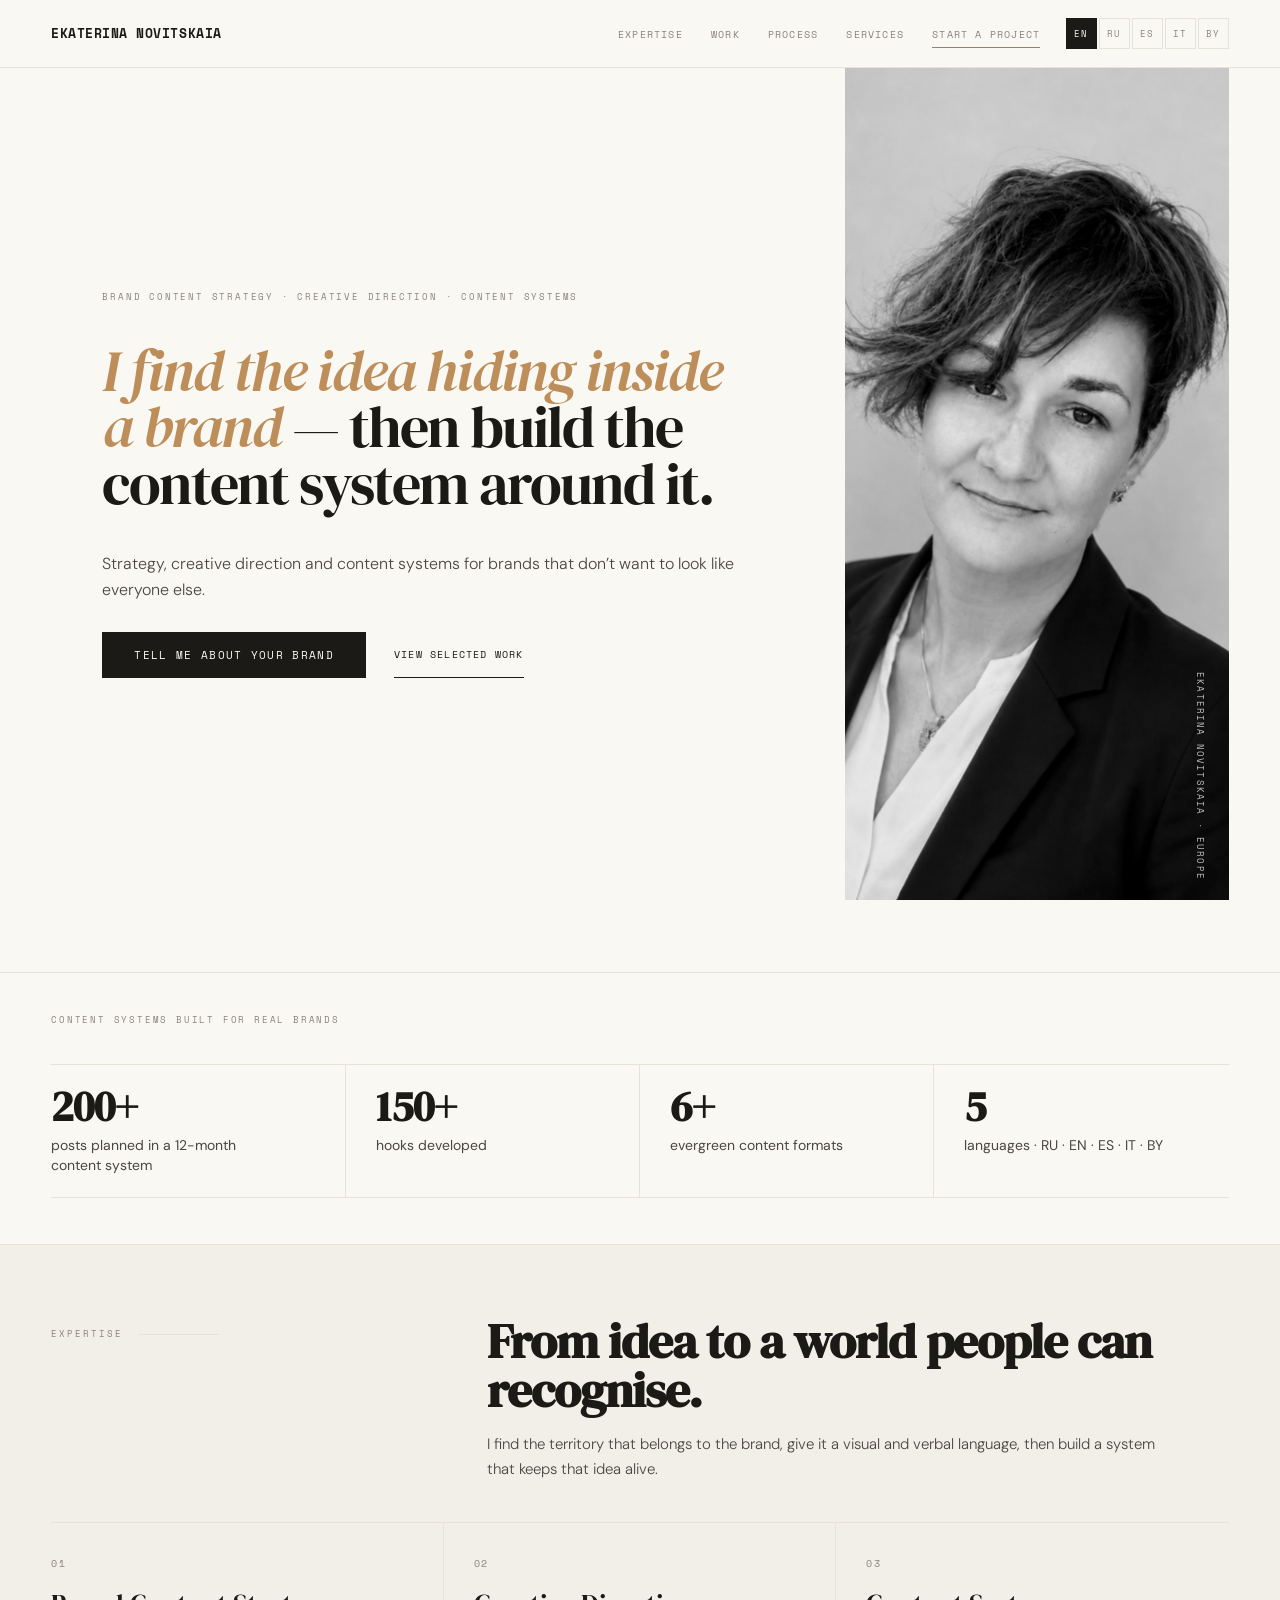
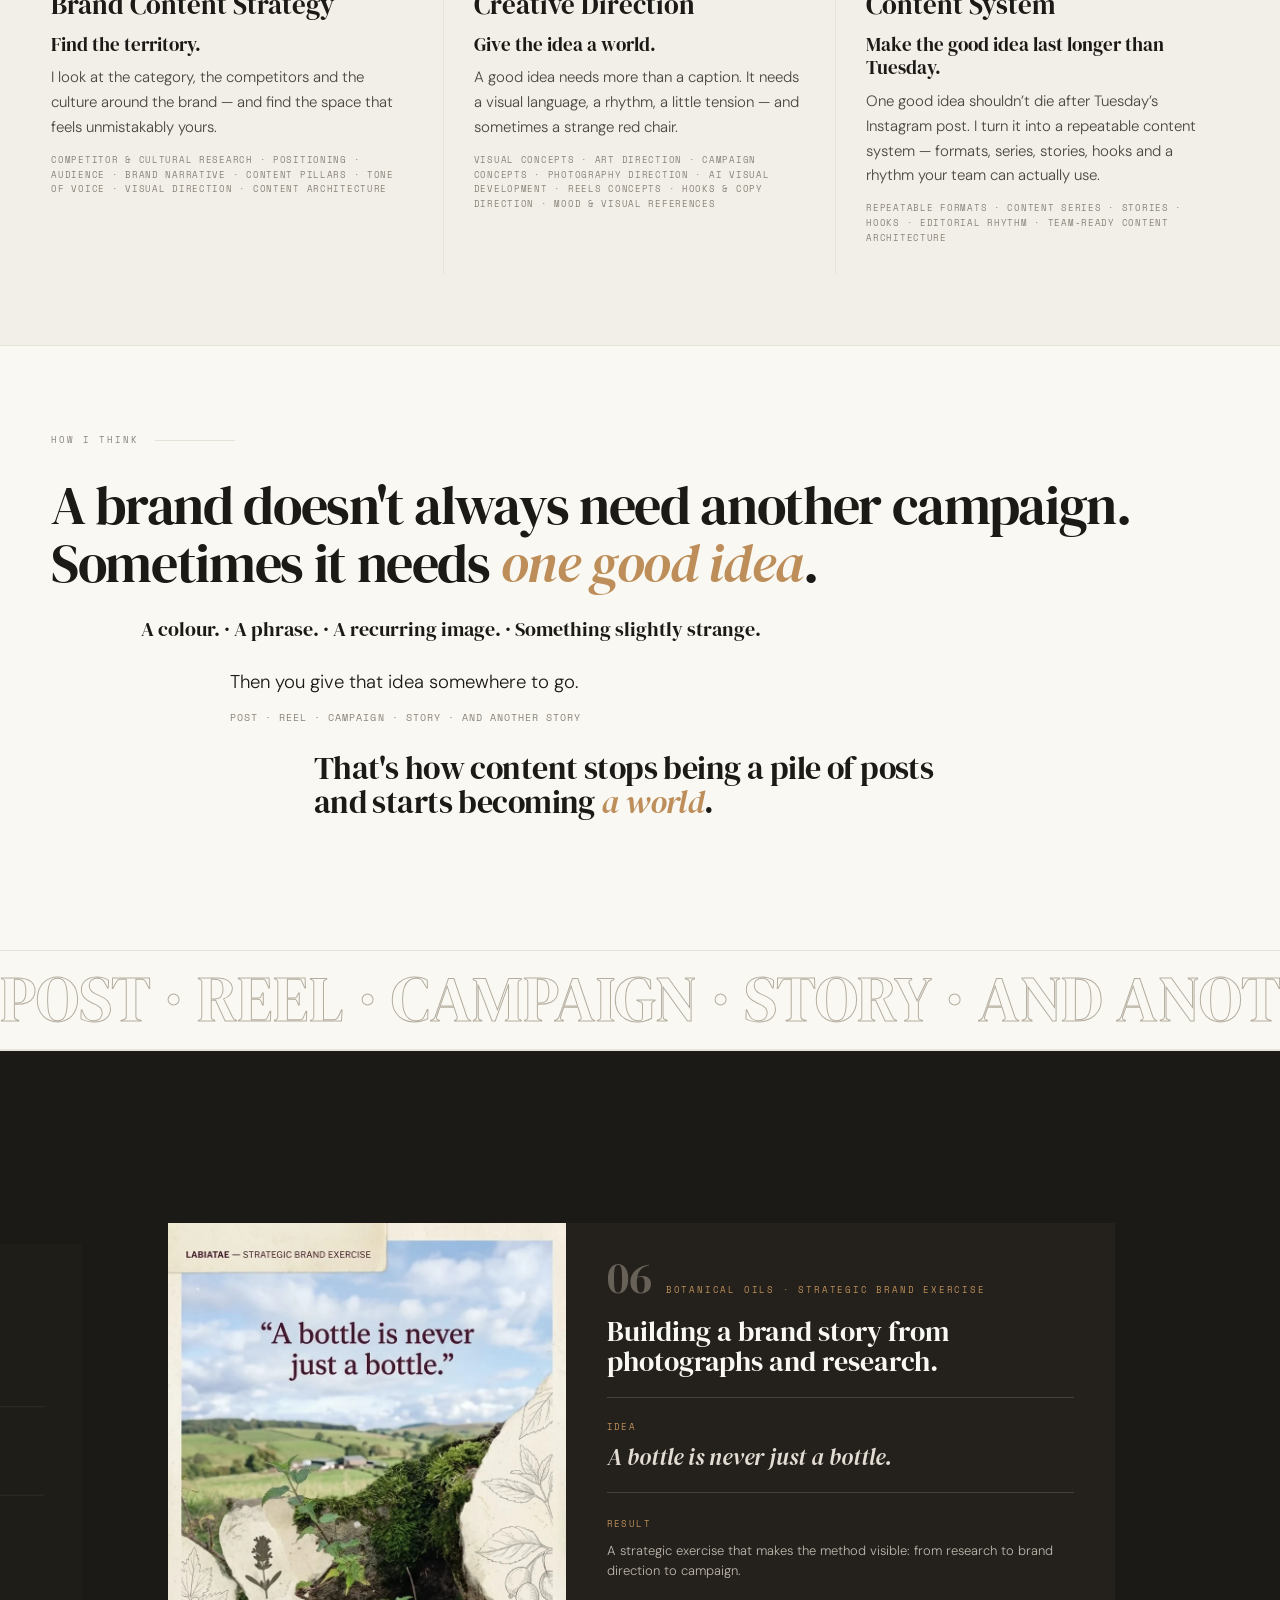
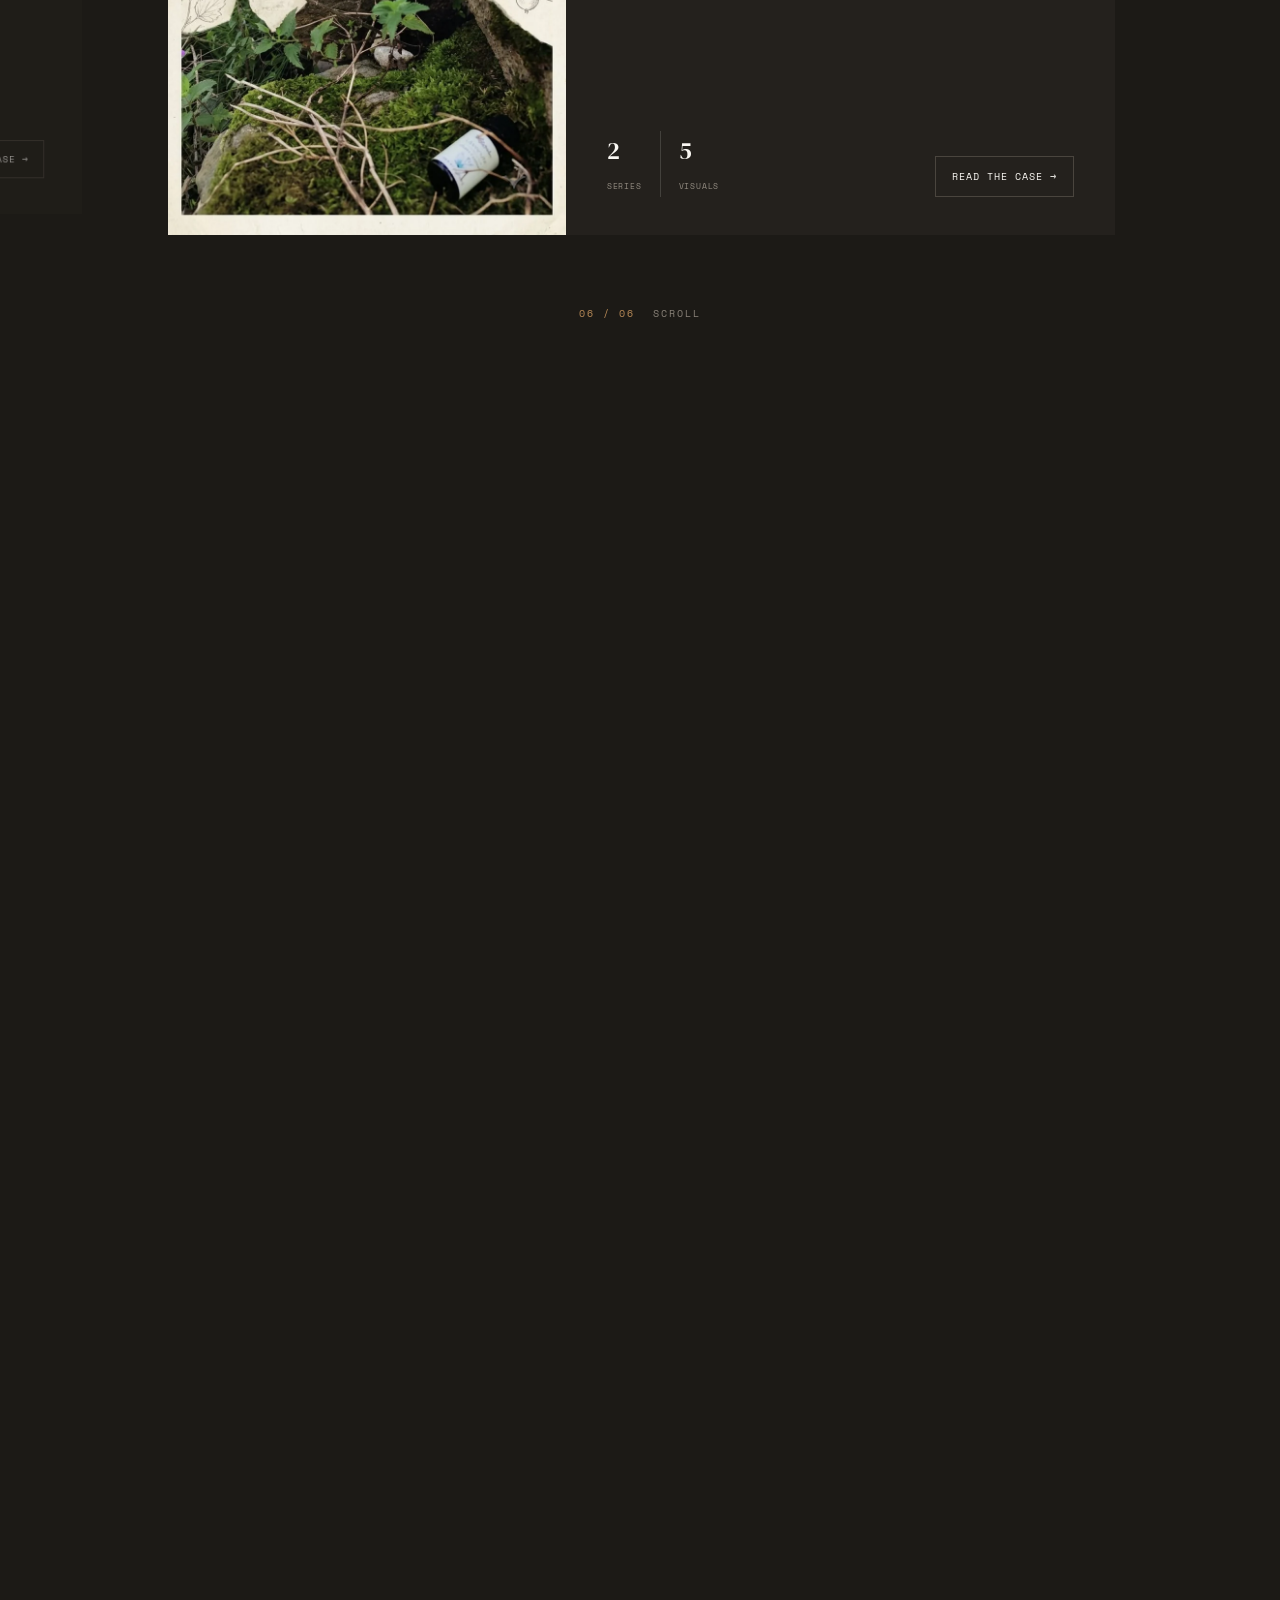
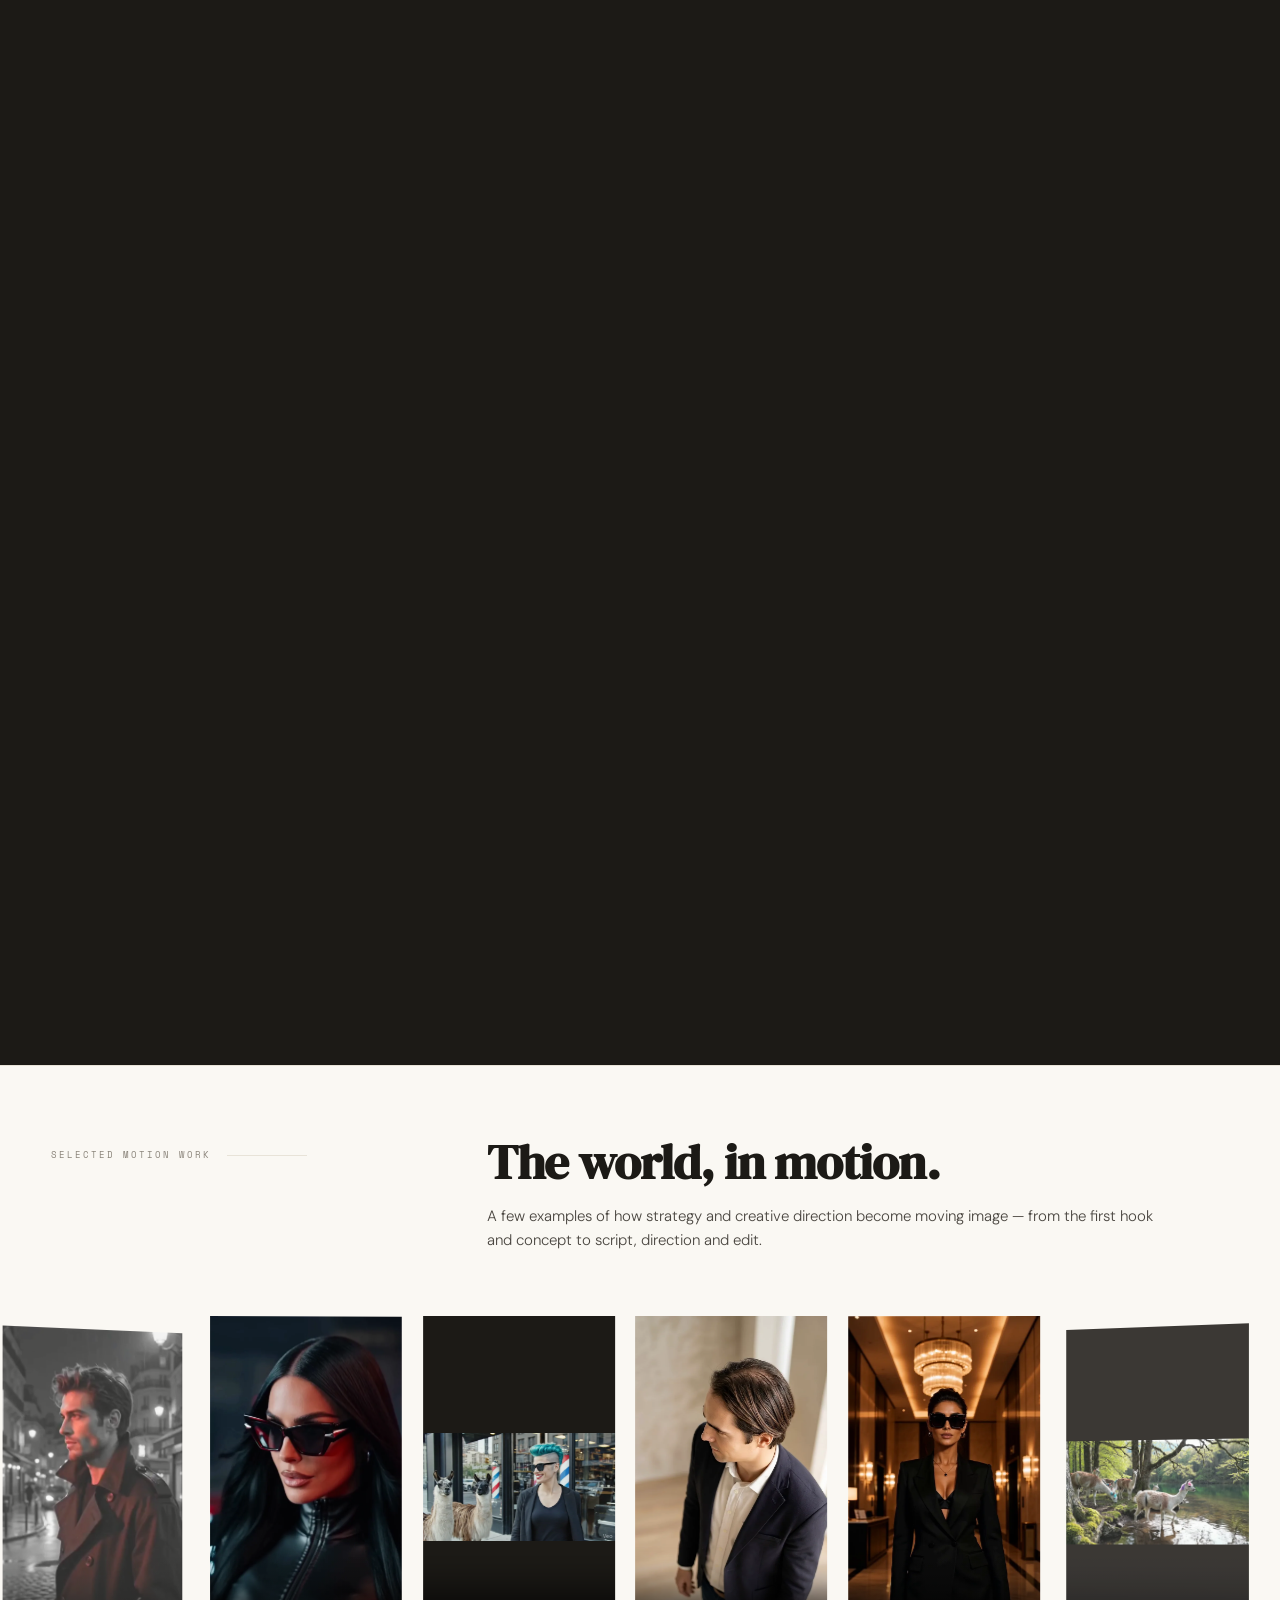
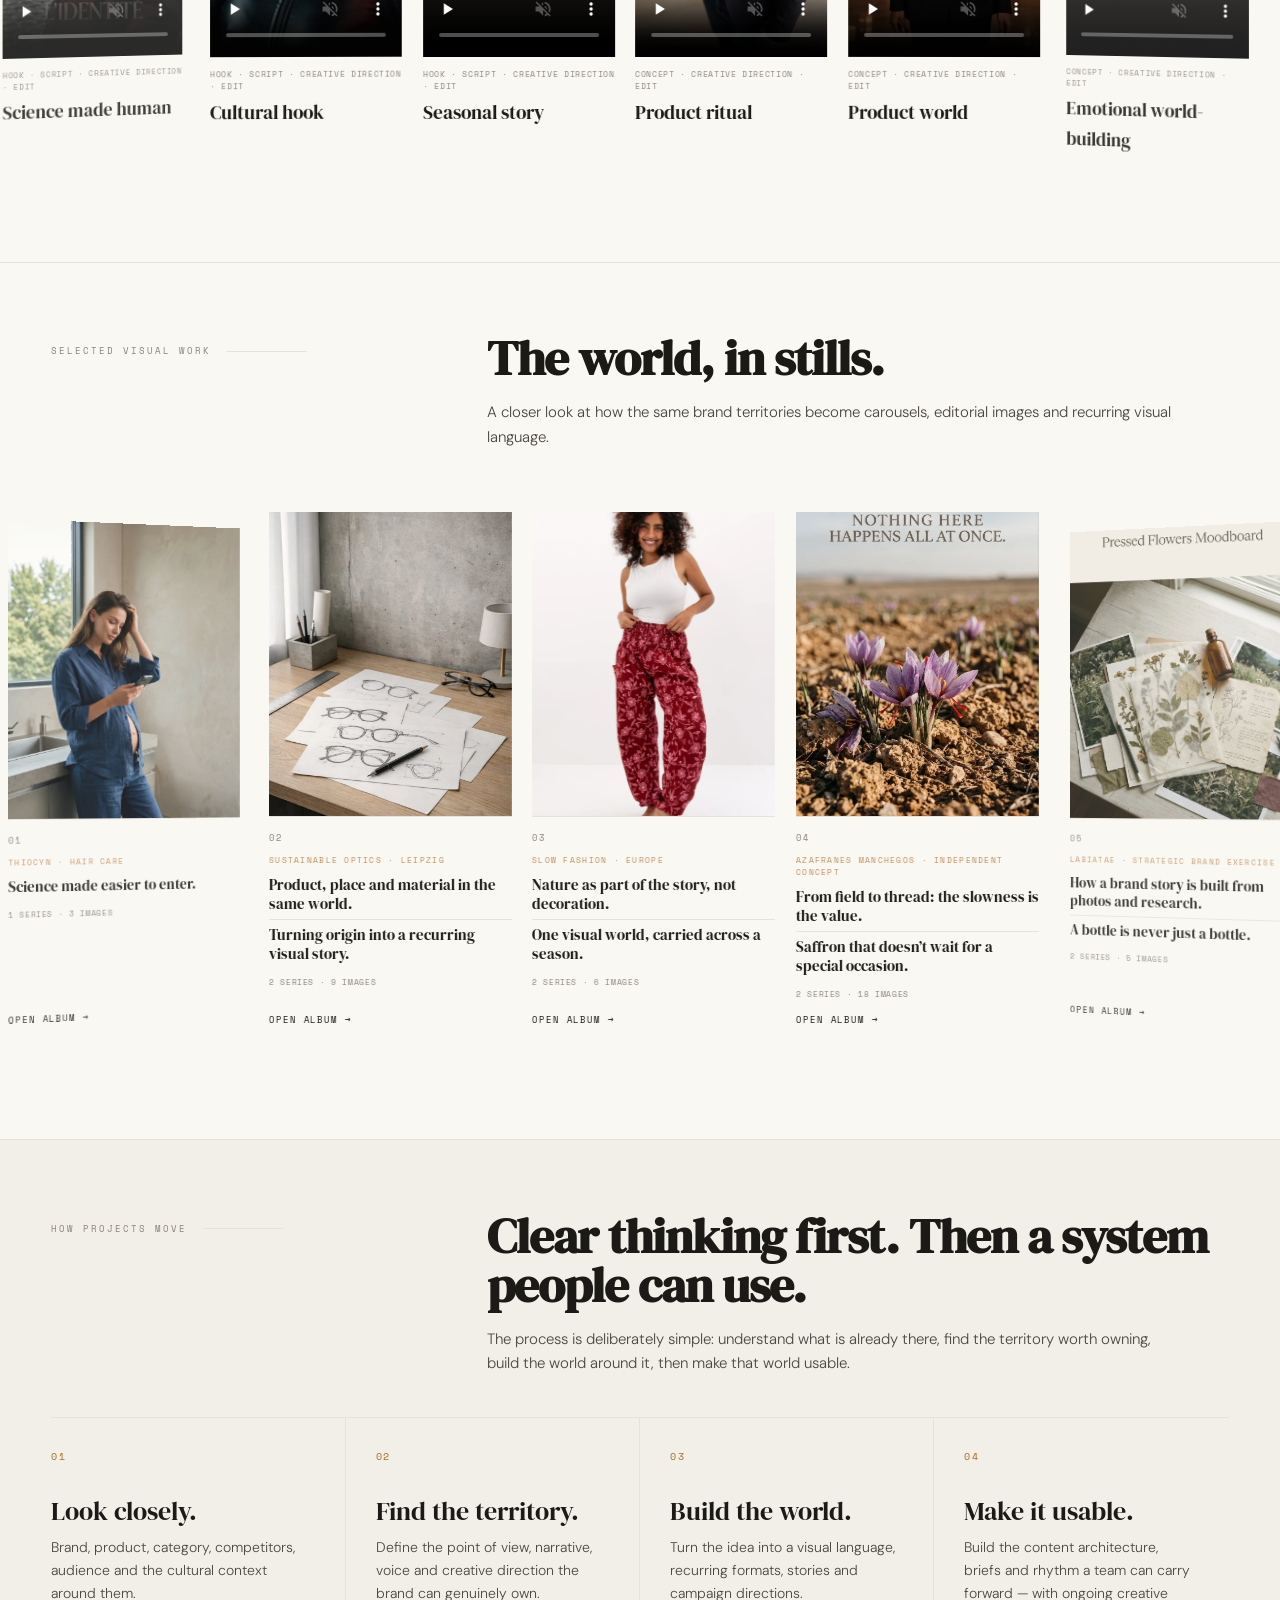
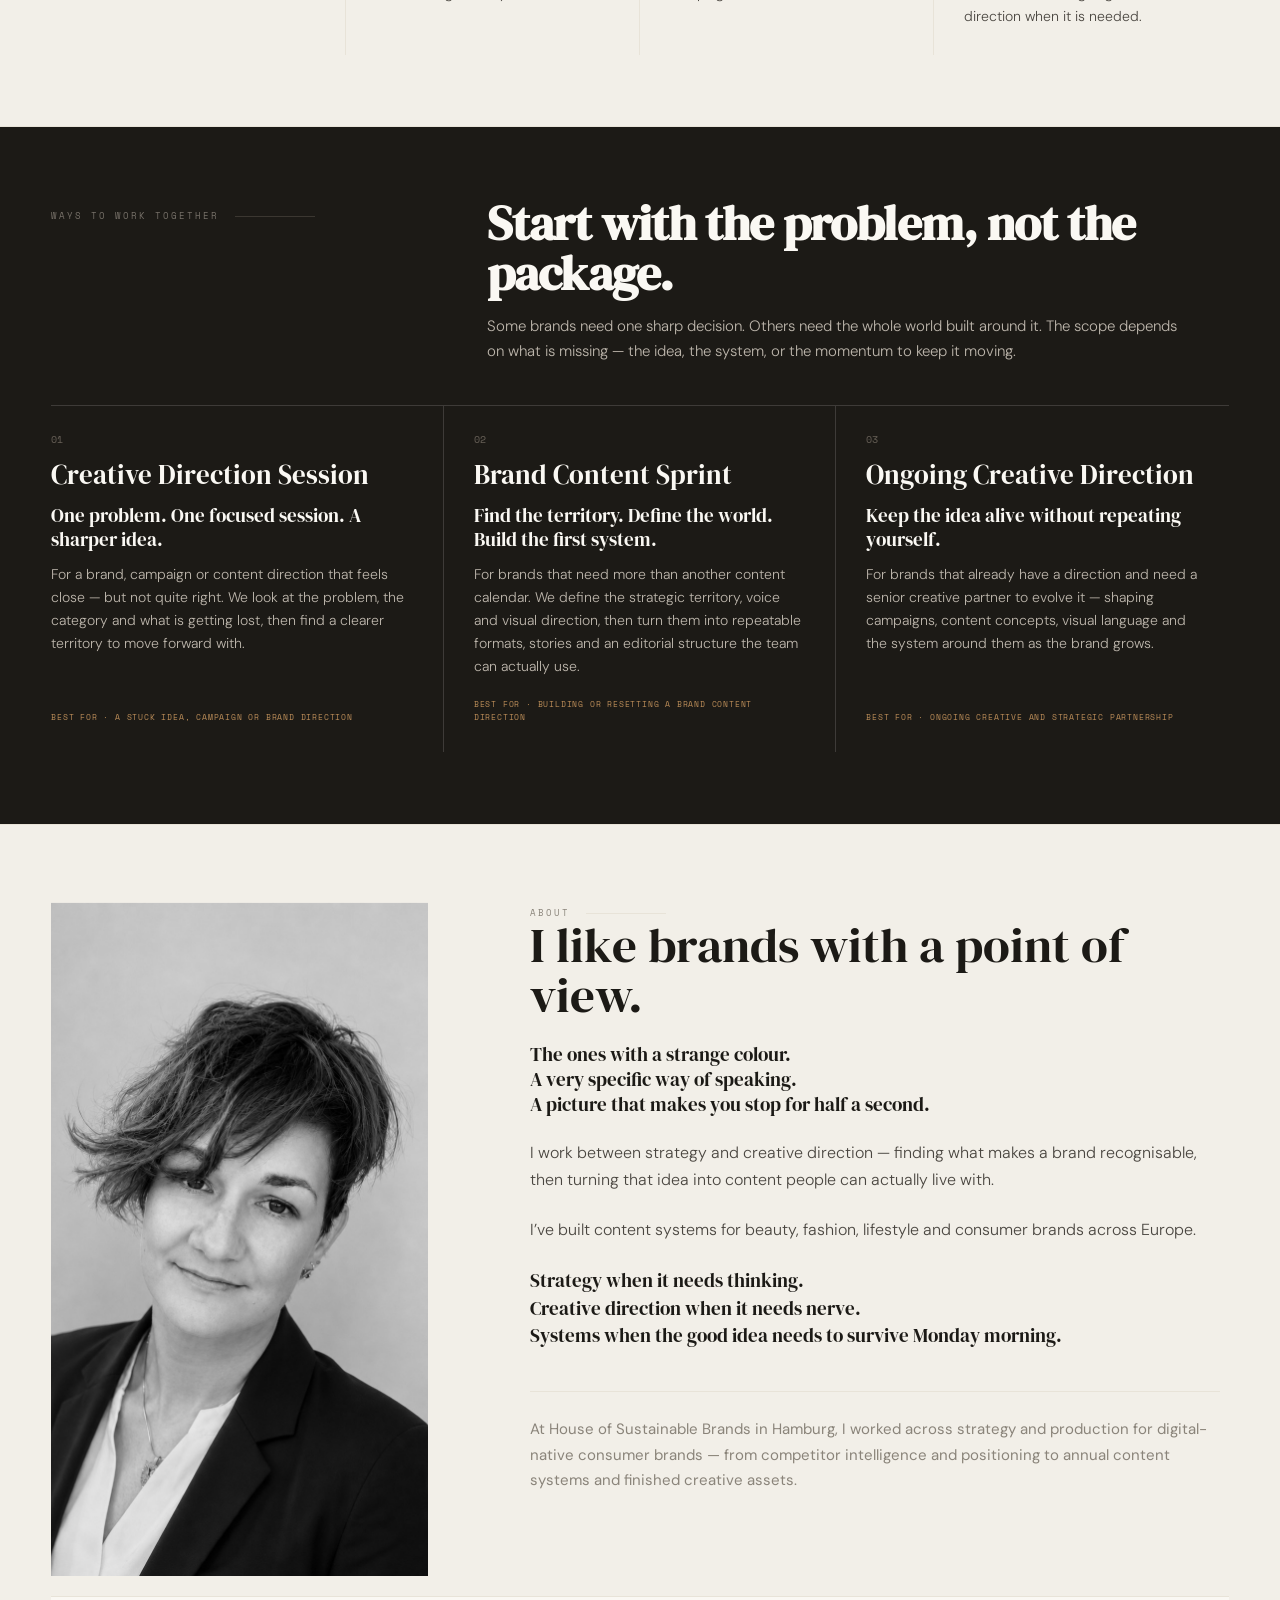
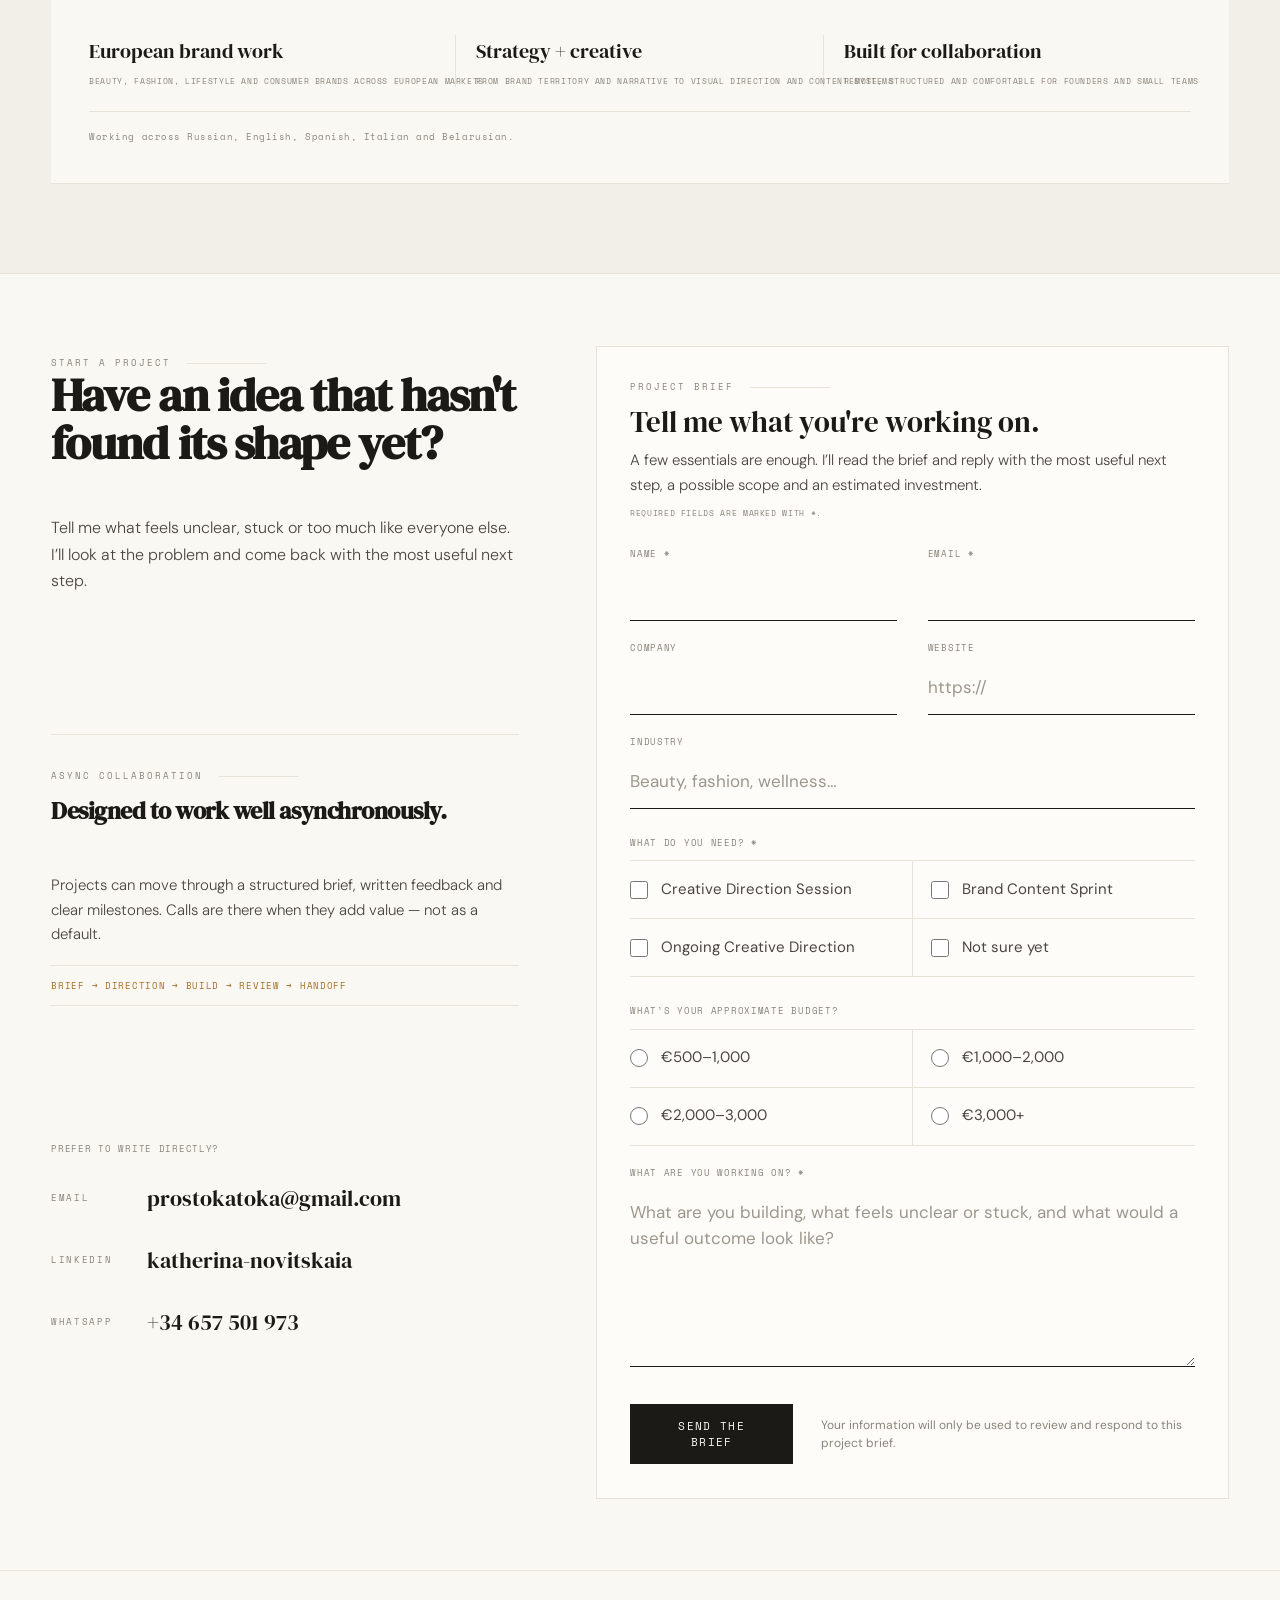
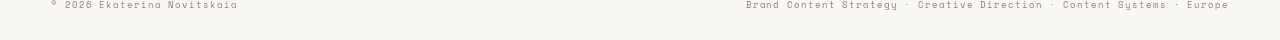
==== commit b239bdb0: "Strips respond to the mouse: edge acceleration, throw inertia, sideways wheel Co-Authored-By: Claude" ====
--- a/index.source.html
+++ b/index.source.html
@@ -20,7 +20,7 @@
 <link rel="preconnect" href="https://fonts.googleapis.com">
 <link rel="preconnect" href="https://fonts.gstatic.com" crossorigin>
 <link href="https://fonts.googleapis.com/css2?family=DM+Serif+Display:ital@0;1&amp;family=Space+Mono:ital,wght@0,400;0,700;1,400&amp;family=DM+Sans:wght@300;400;500&amp;display=swap" rel="stylesheet">
-<link rel="stylesheet" href="strategic.css?v=20261111-stage">
+<link rel="stylesheet" href="strategic.css?v=20261111-stage2">
 </head>
 <body>
 <nav></nav>
@@ -292,6 +292,6 @@
   <div class="lb-counter" id="lb-counter"></div>
 </div>
 
-<script src="strategic.js?v=20261111-stage"></script>
+<script src="strategic.js?v=20261111-stage2"></script>
 </body>
 </html>
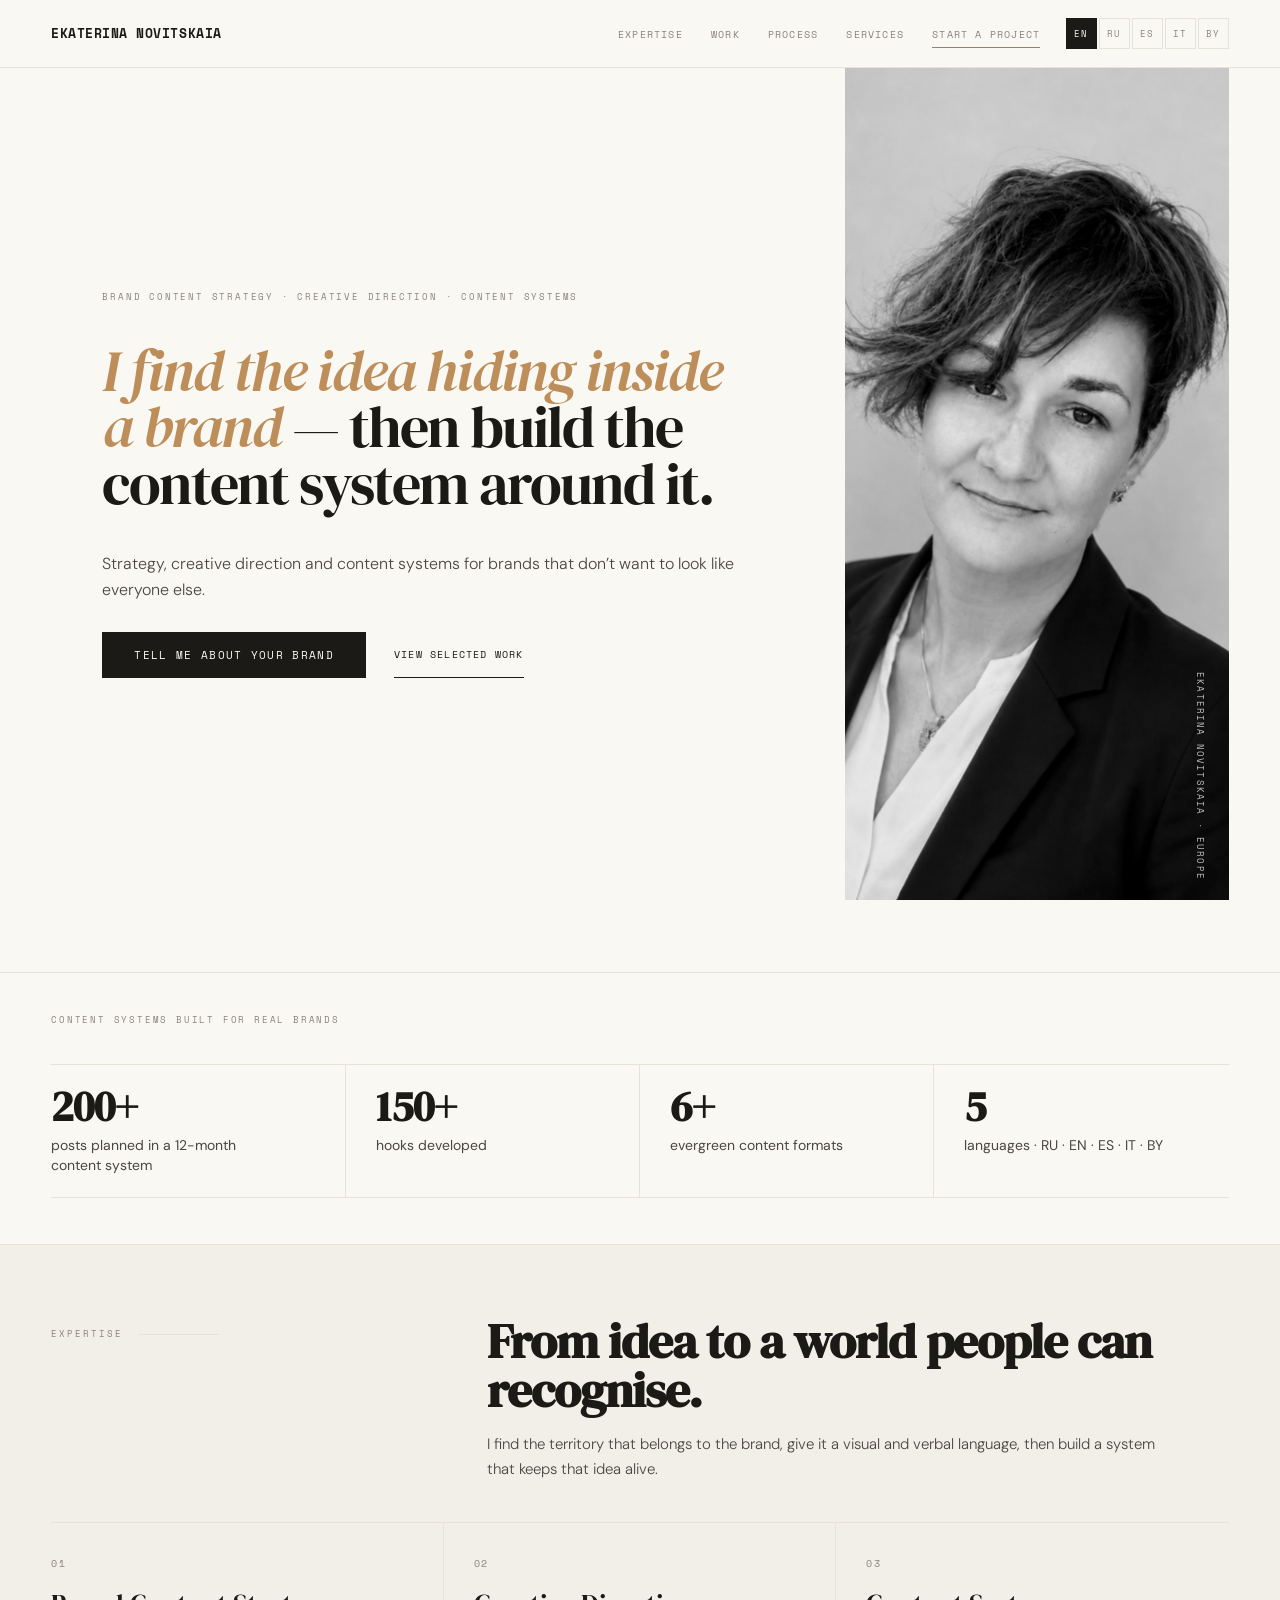
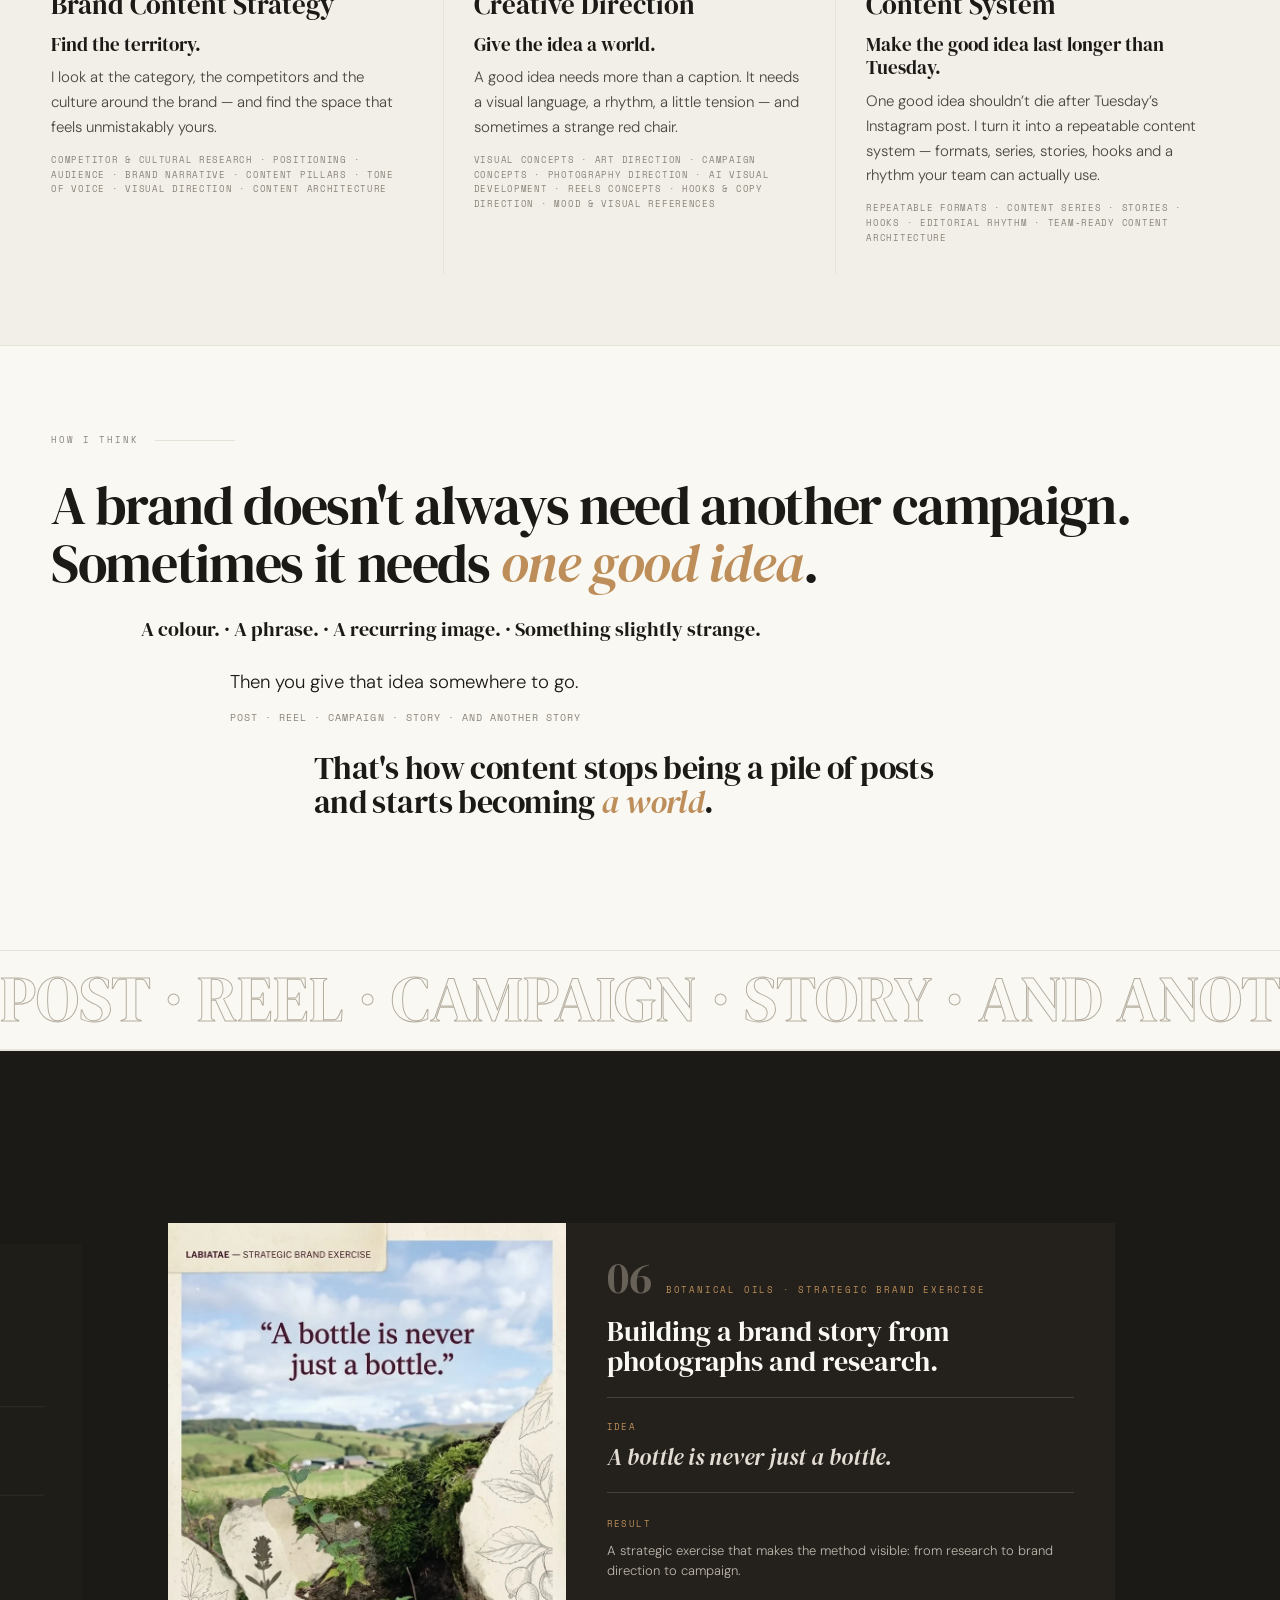
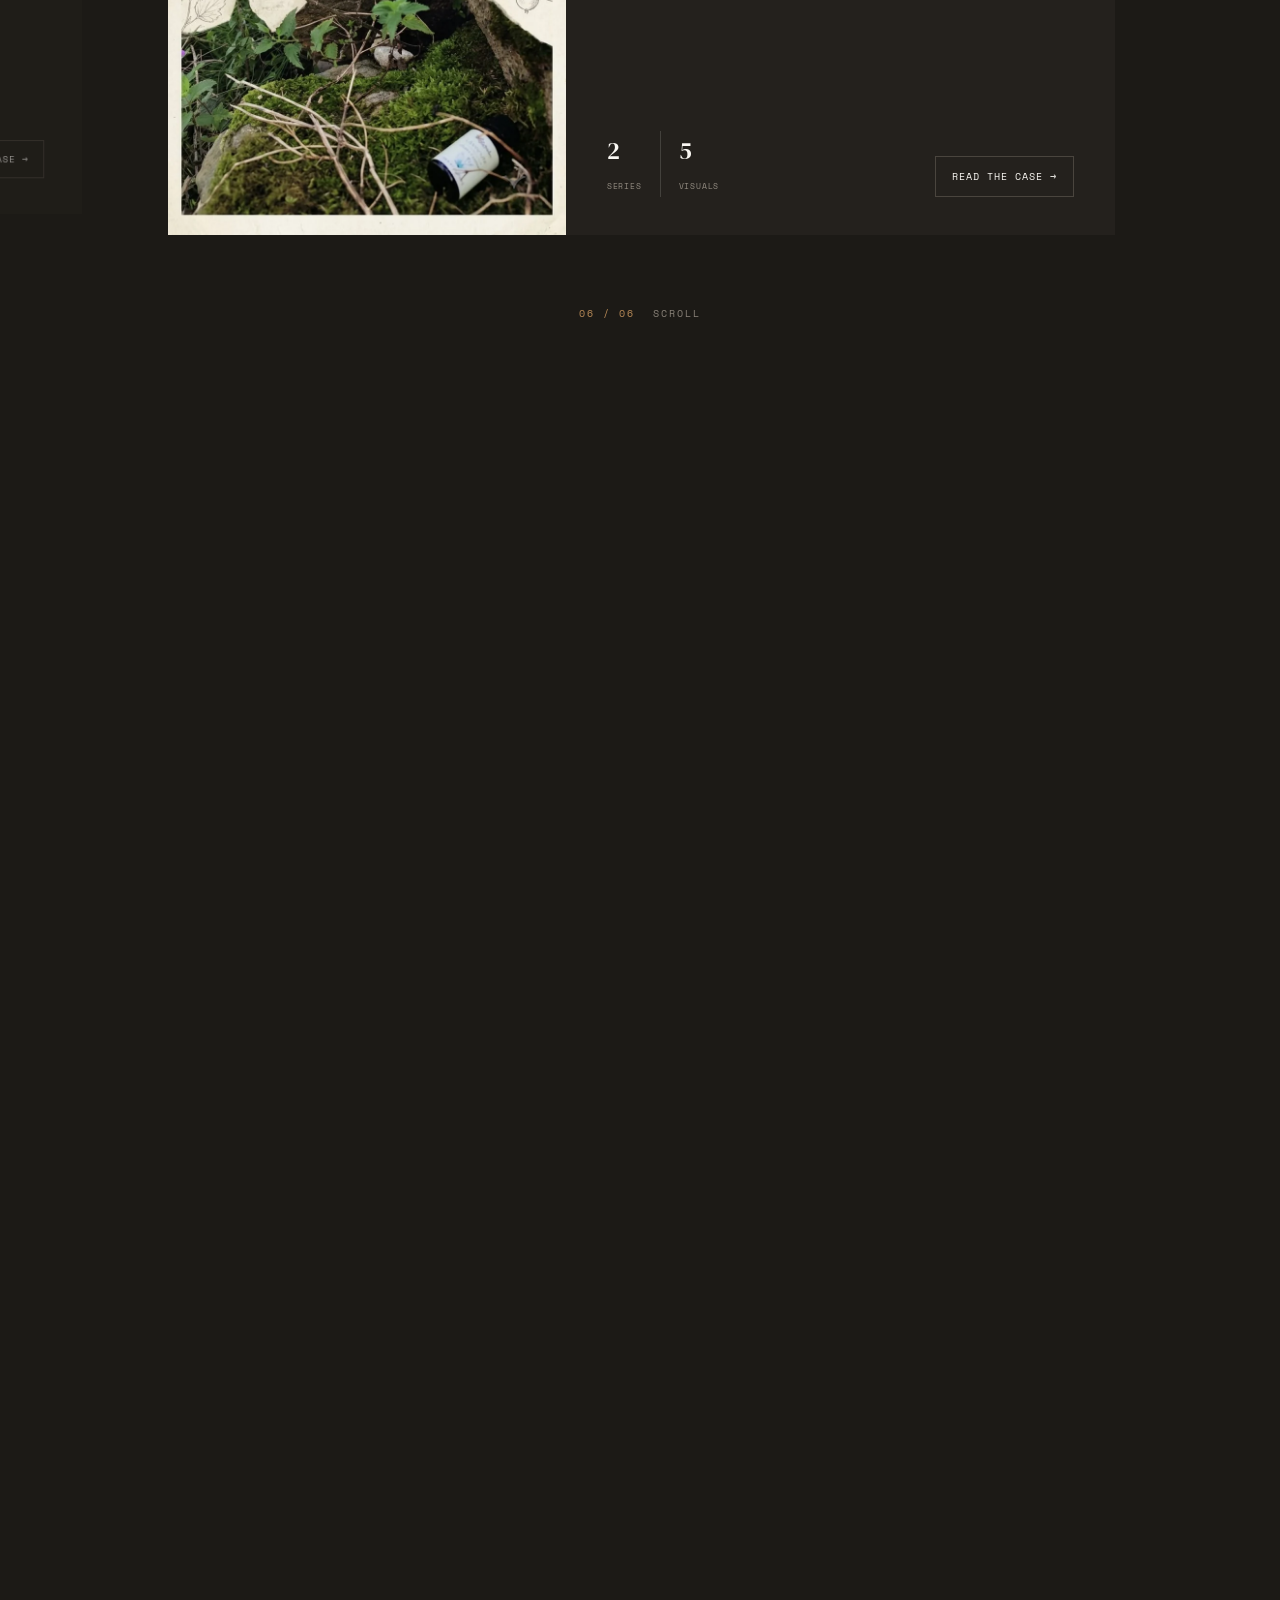
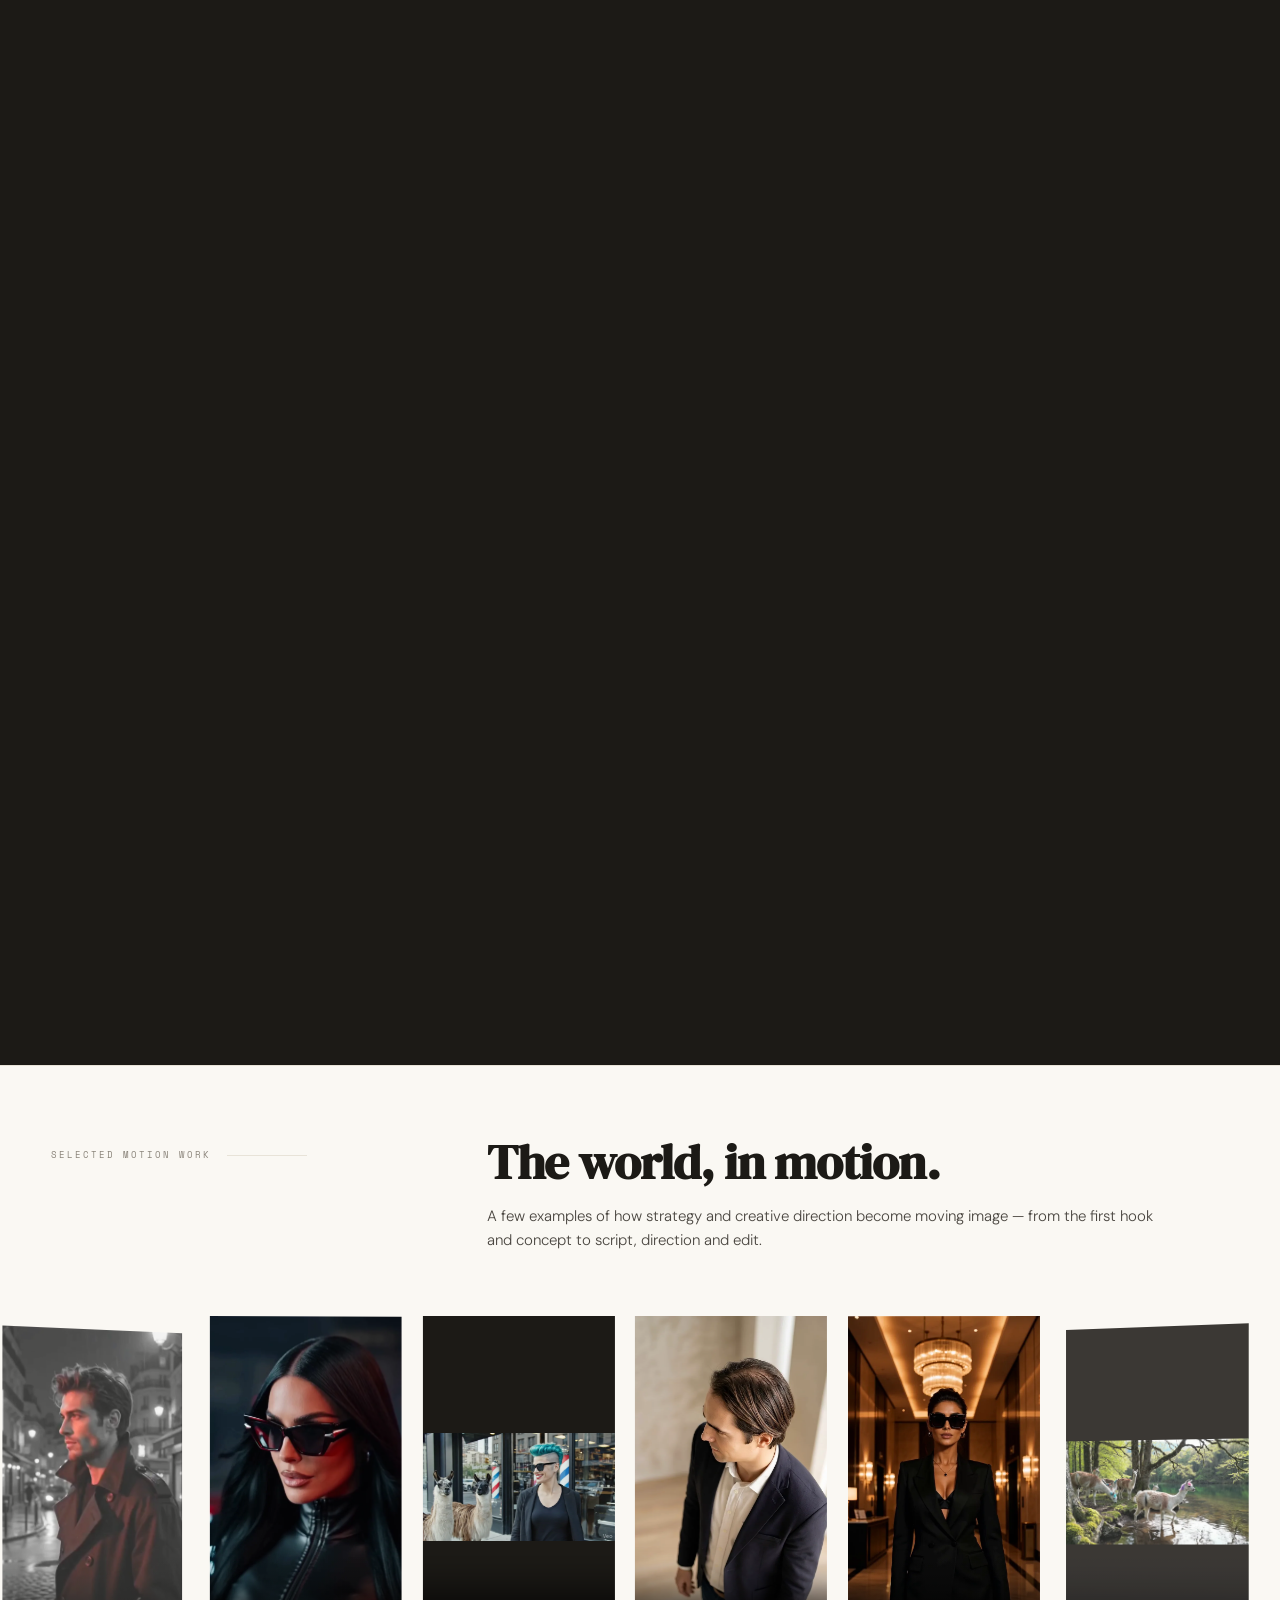
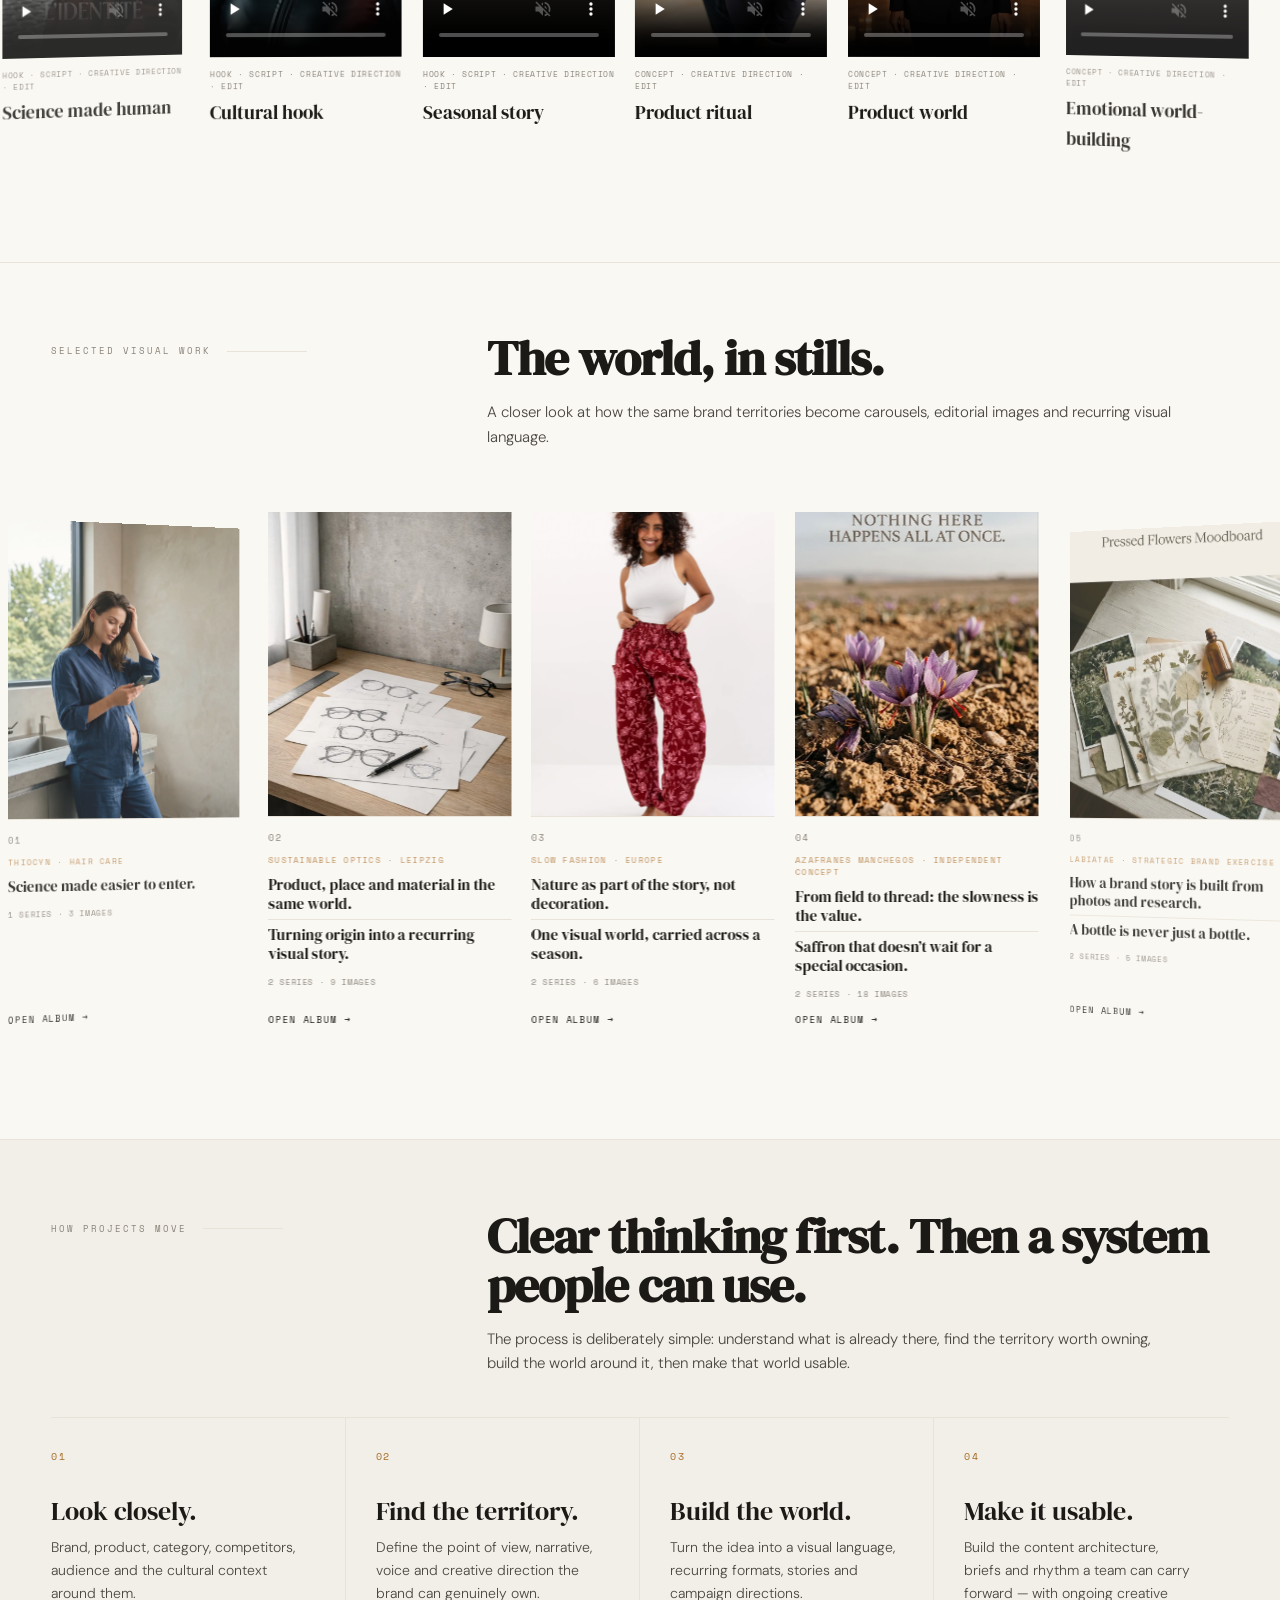
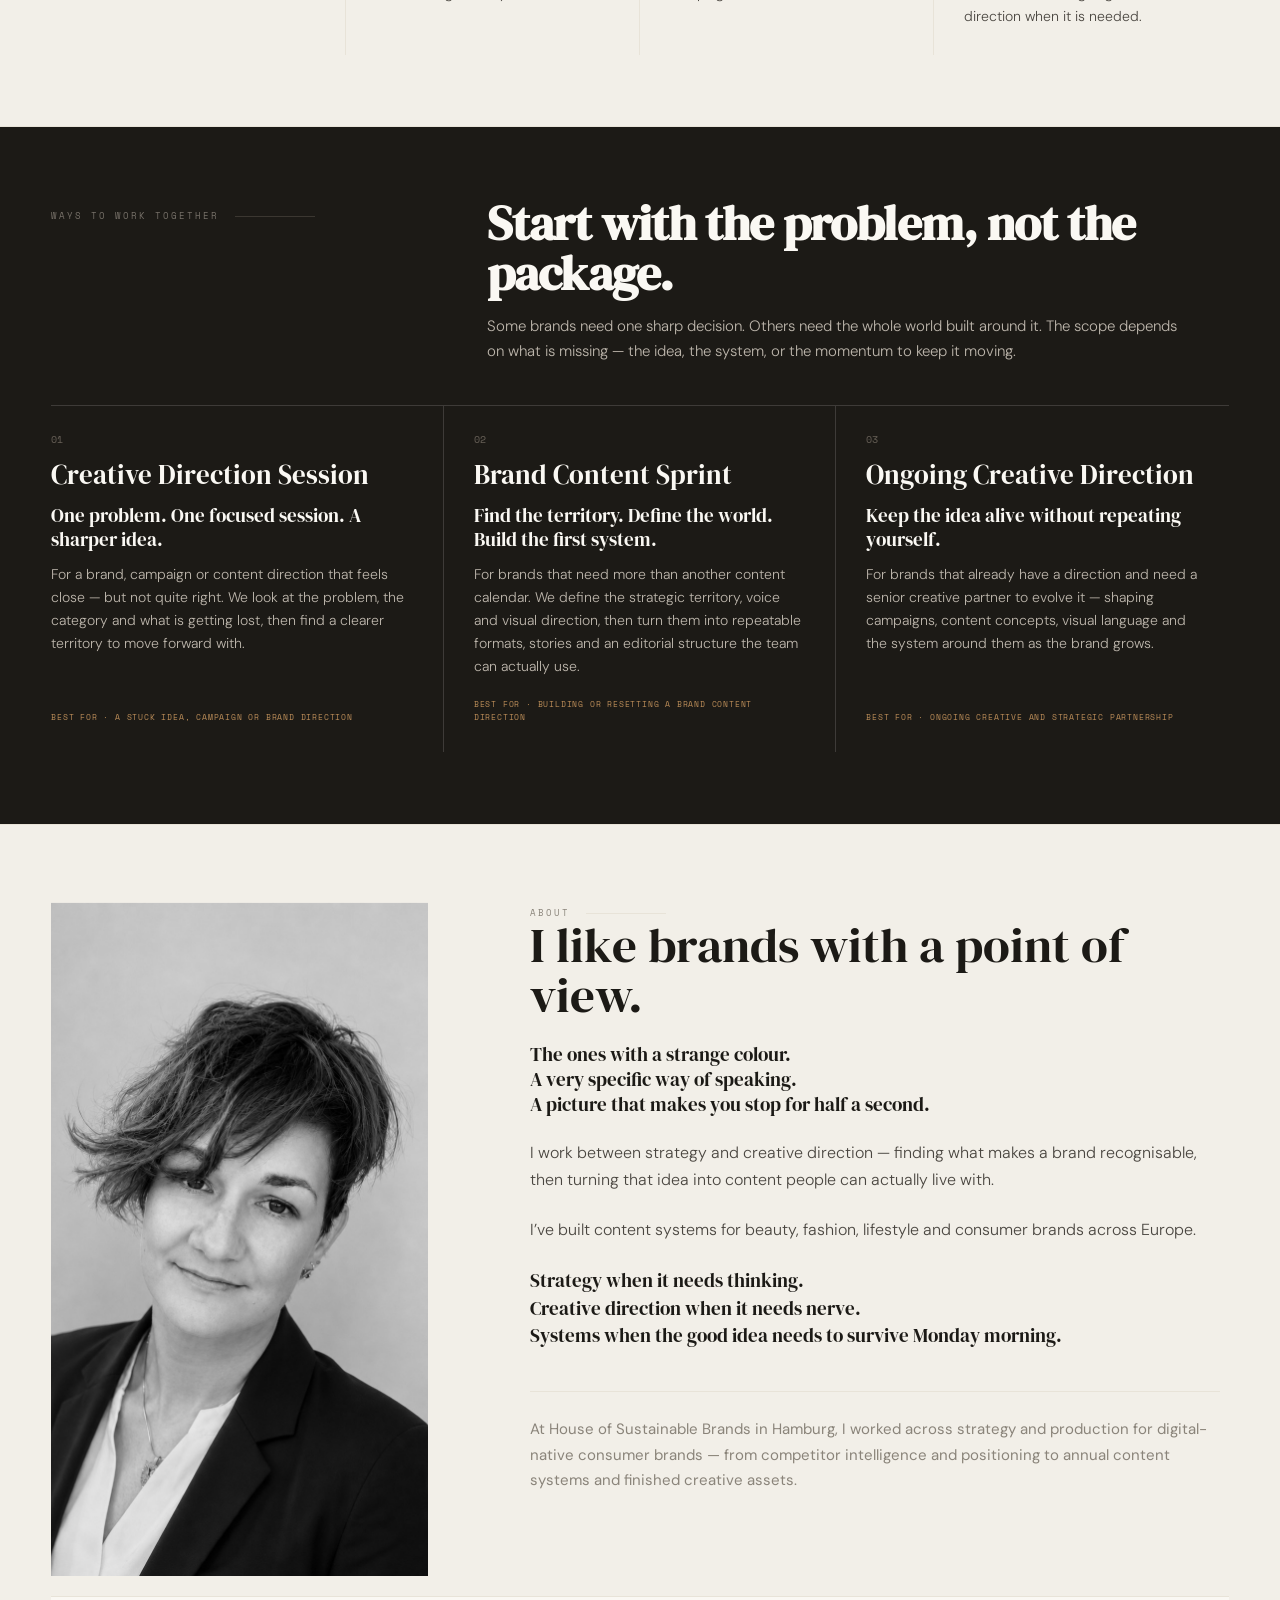
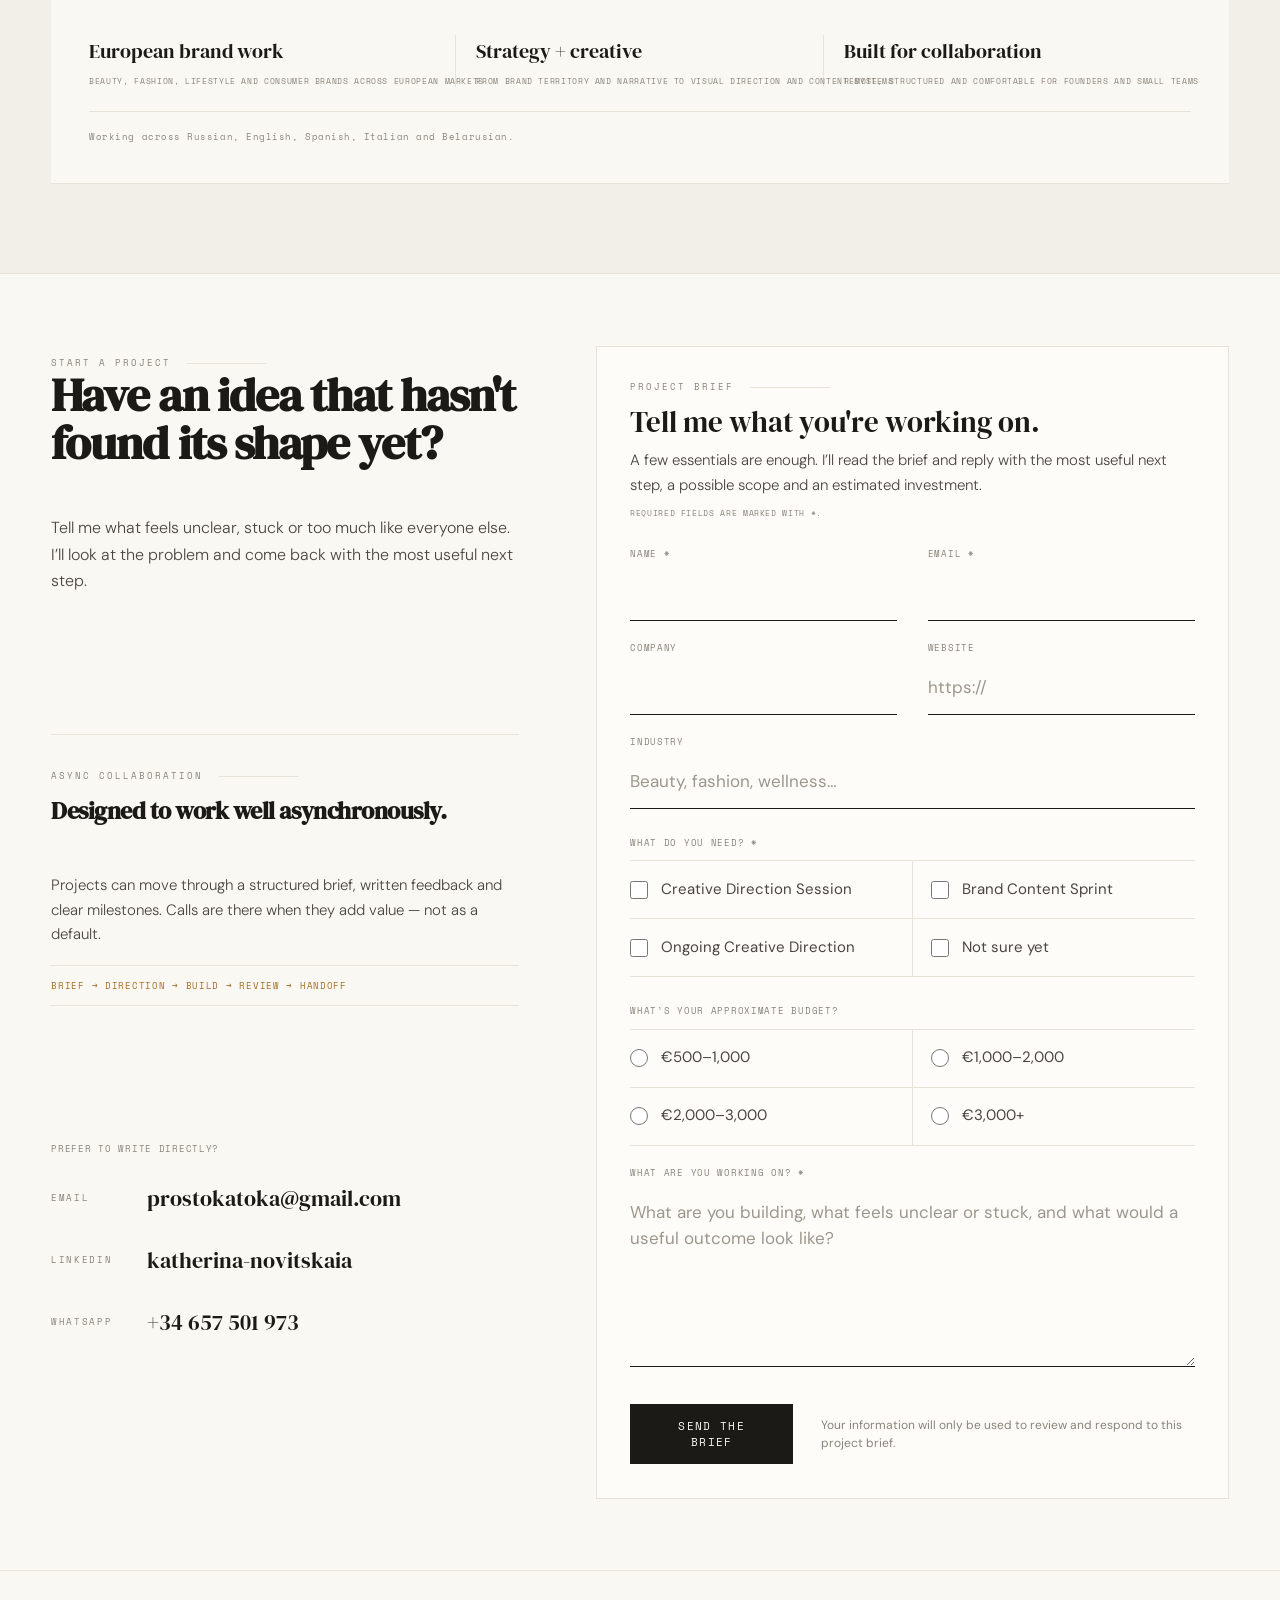
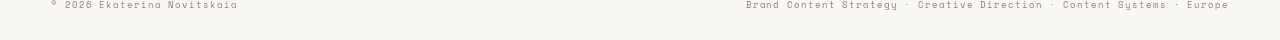
==== commit 38f6589e: "Bump script version for the photography link" ====
--- a/index.source.html
+++ b/index.source.html
@@ -292,6 +292,6 @@
   <div class="lb-counter" id="lb-counter"></div>
 </div>
 
-<script src="strategic.js?v=20261111-stage2"></script>
+<script src="strategic.js?v=20261123-photo"></script>
 </body>
 </html>
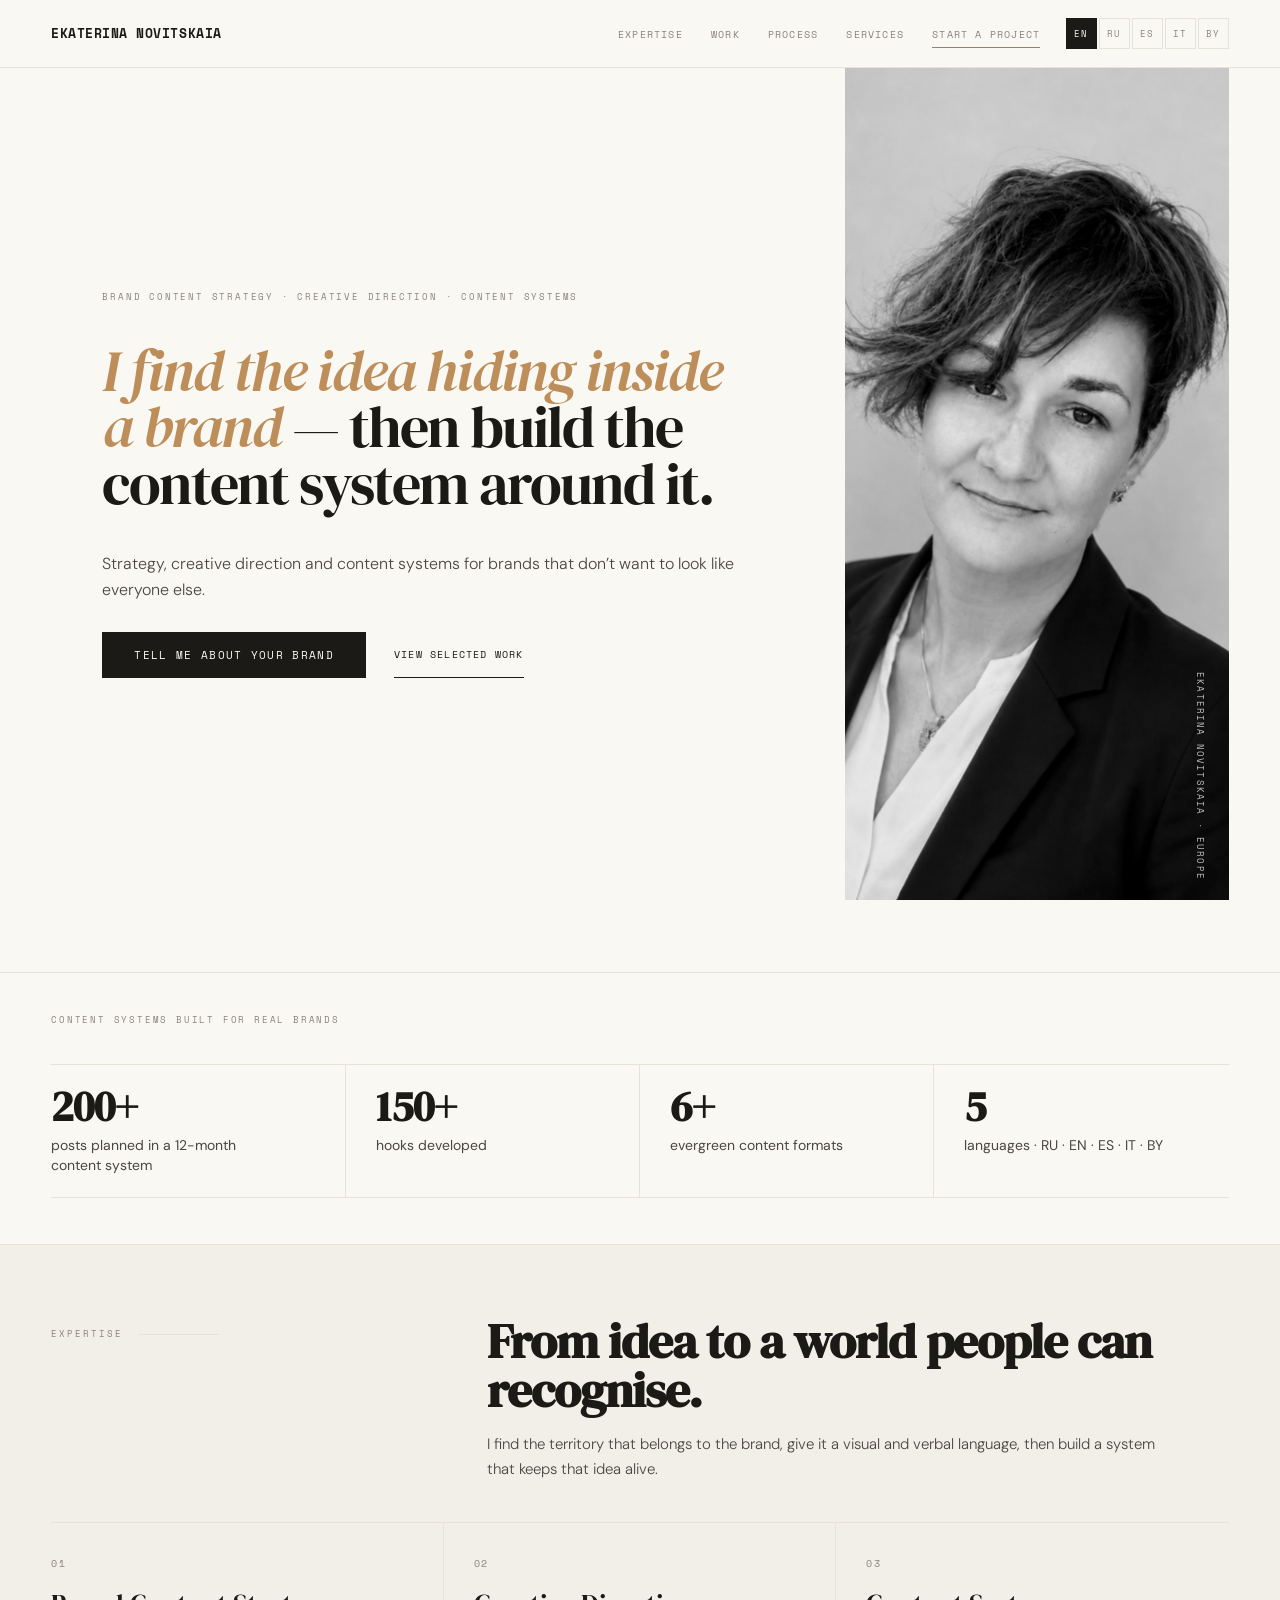
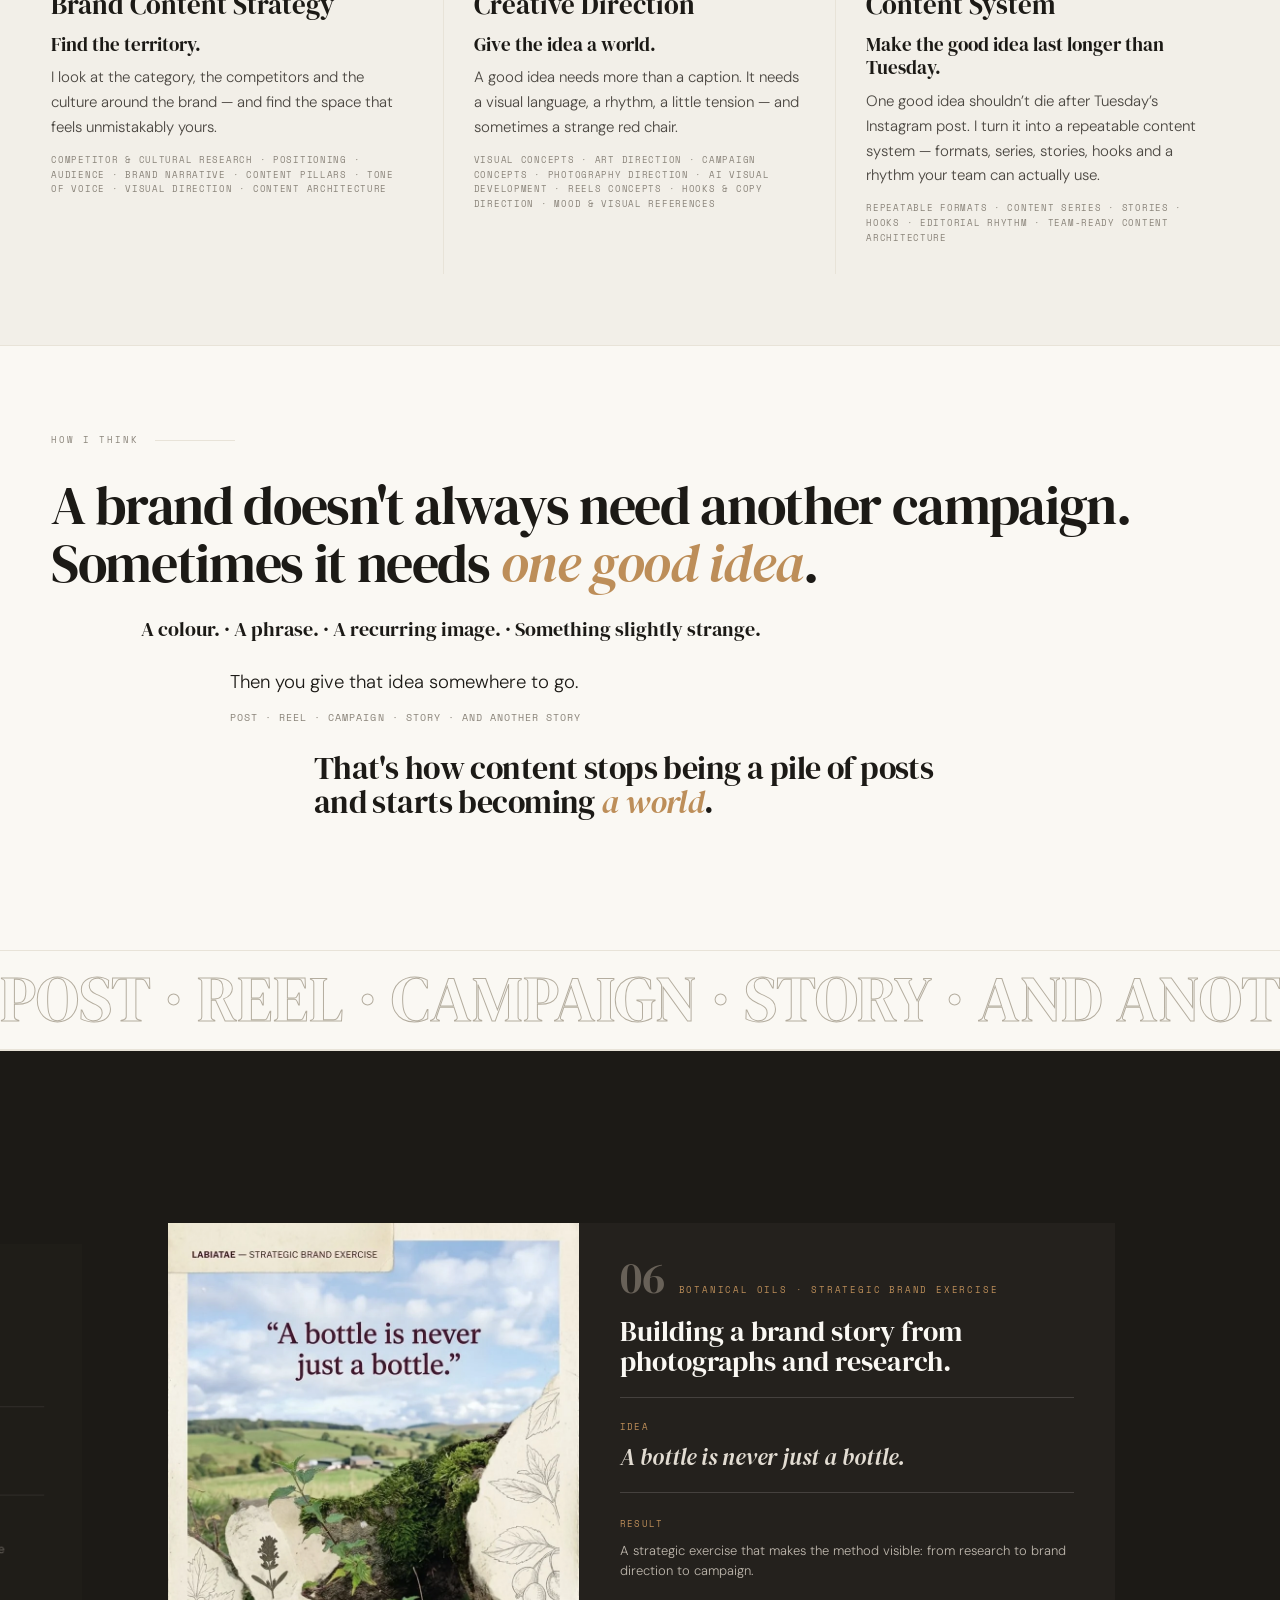
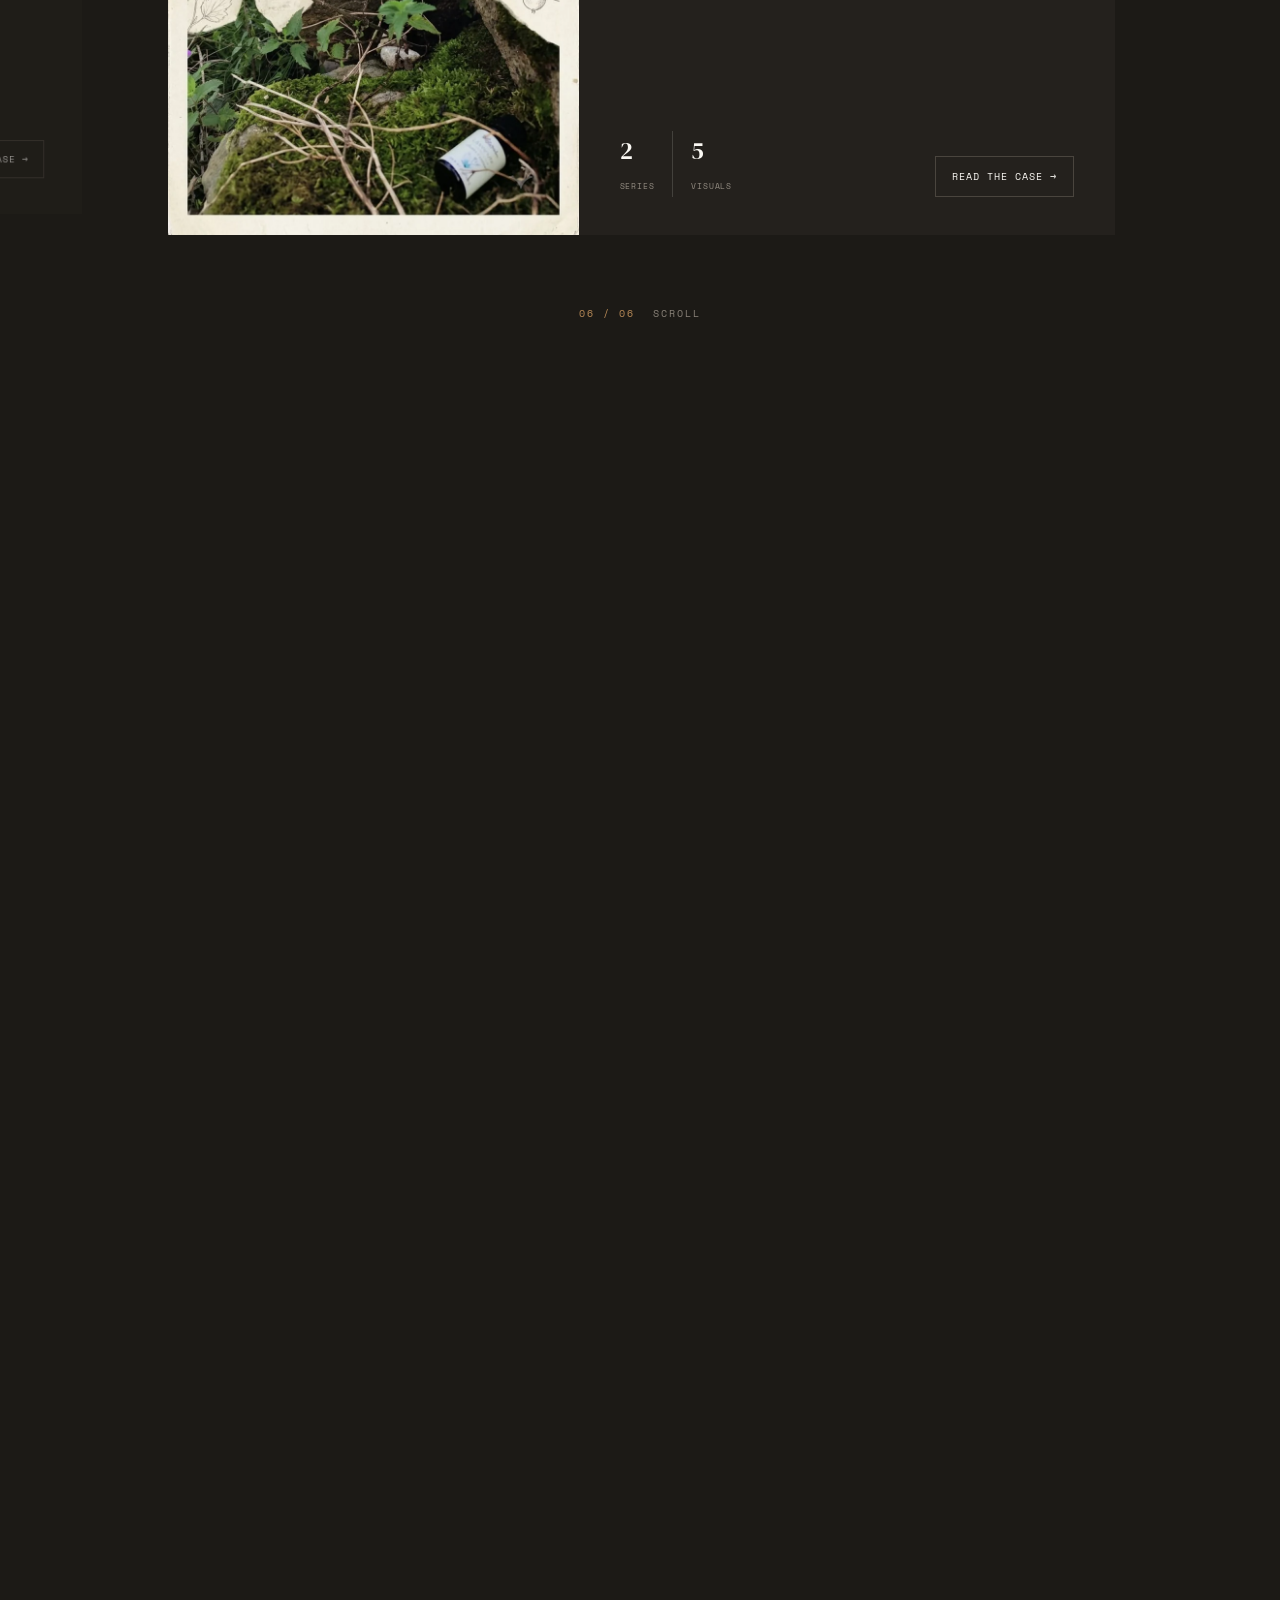
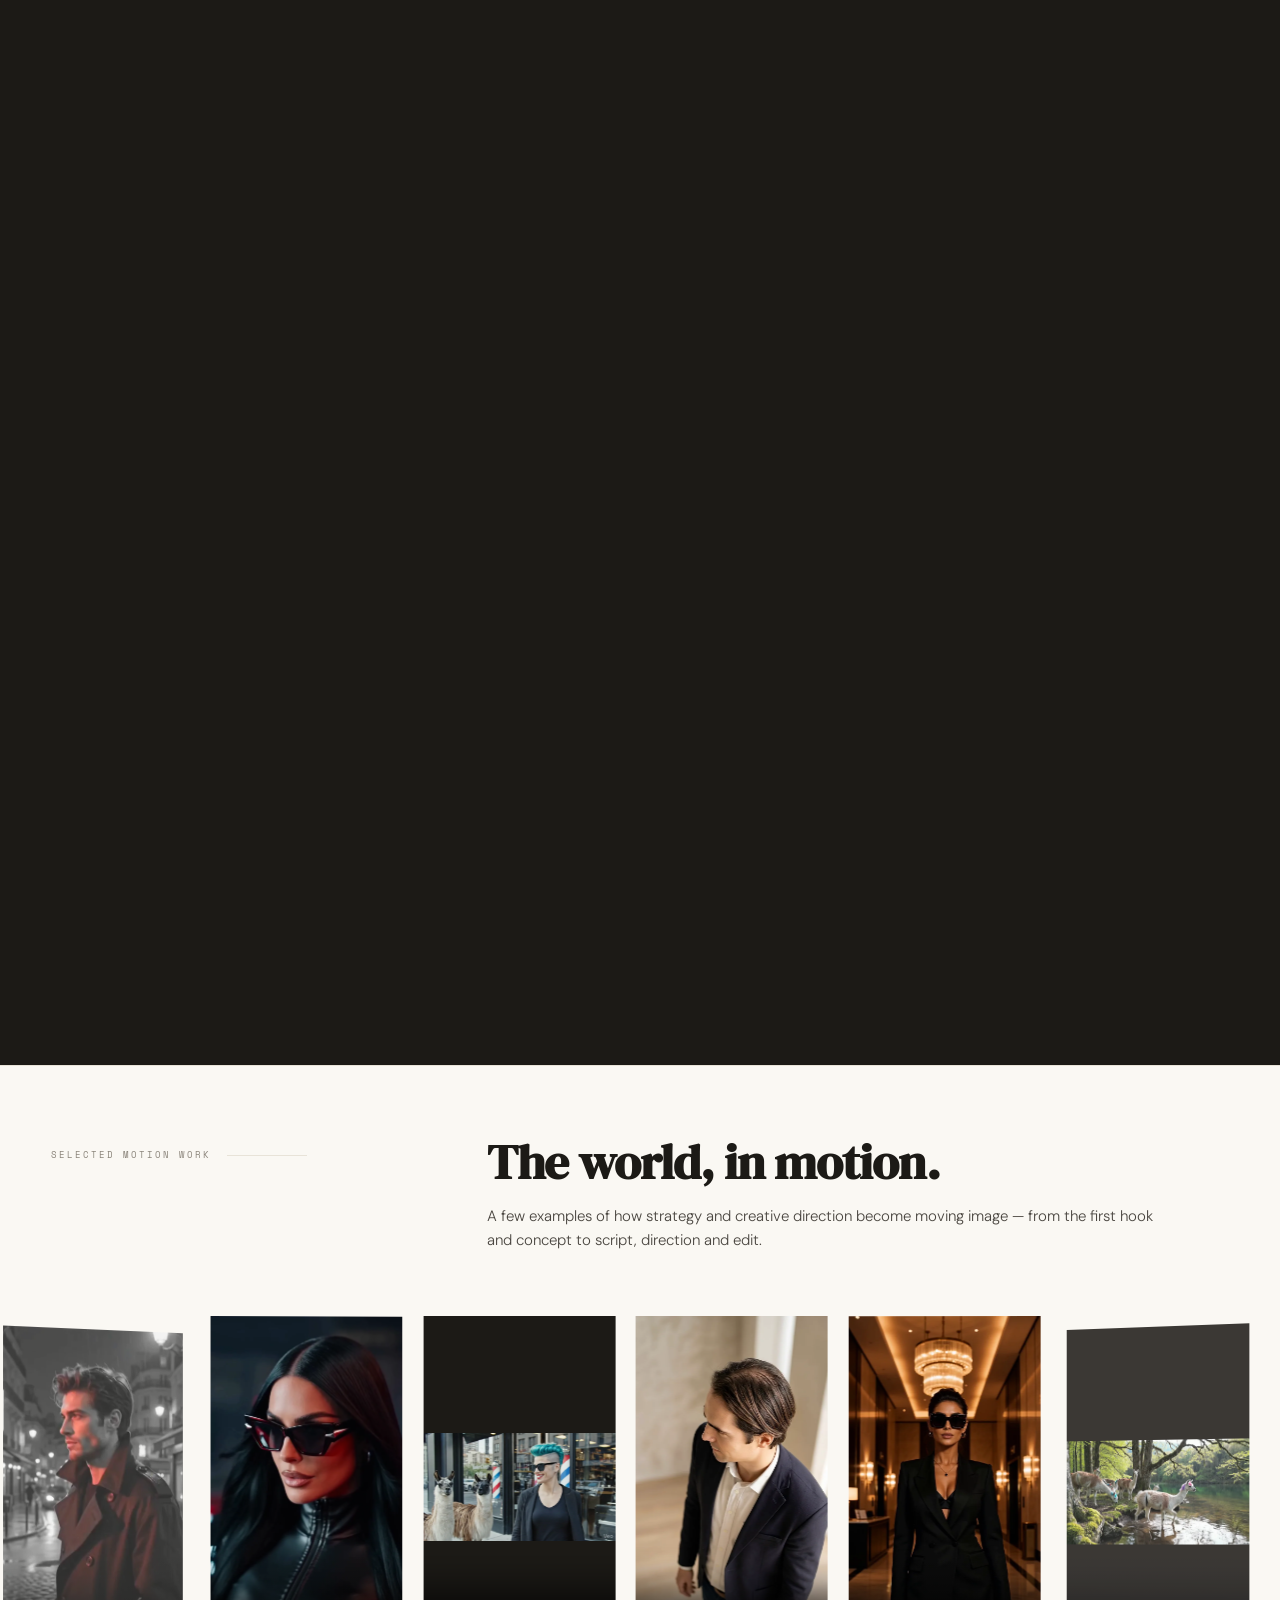
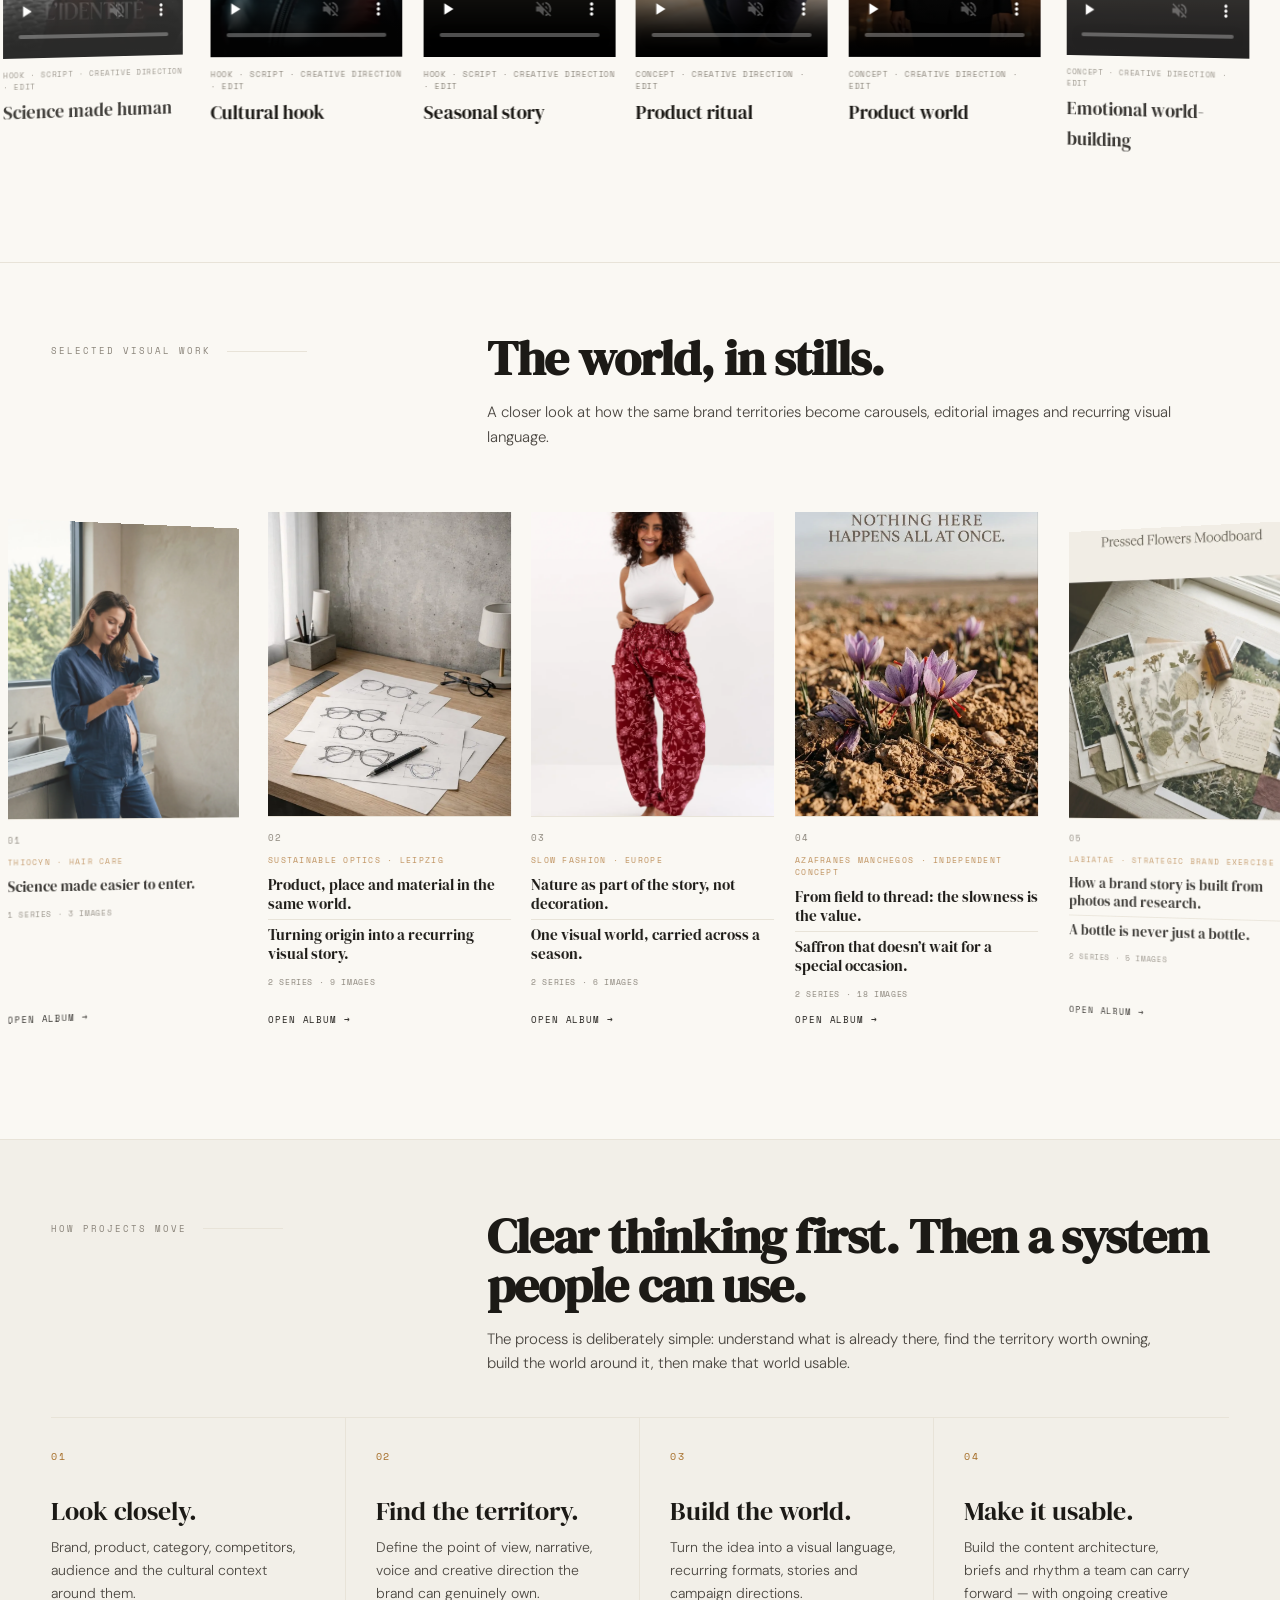
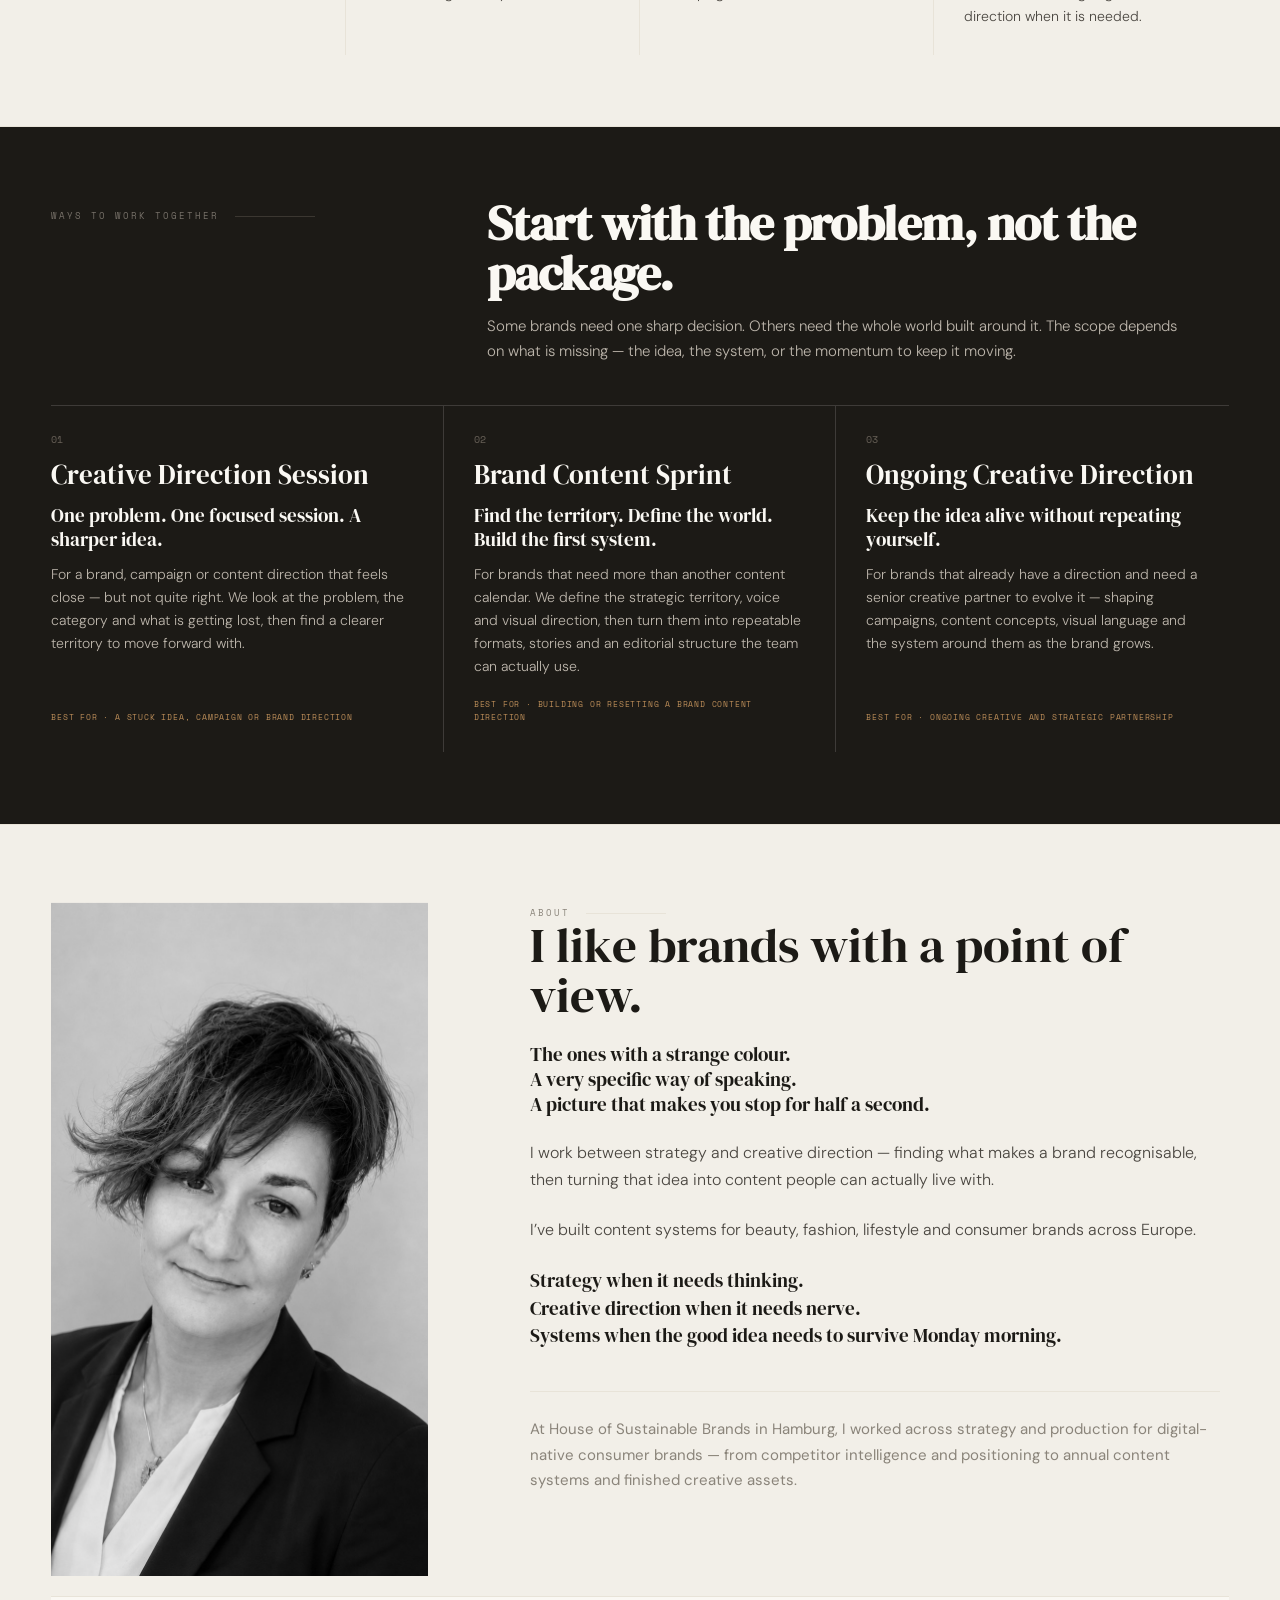
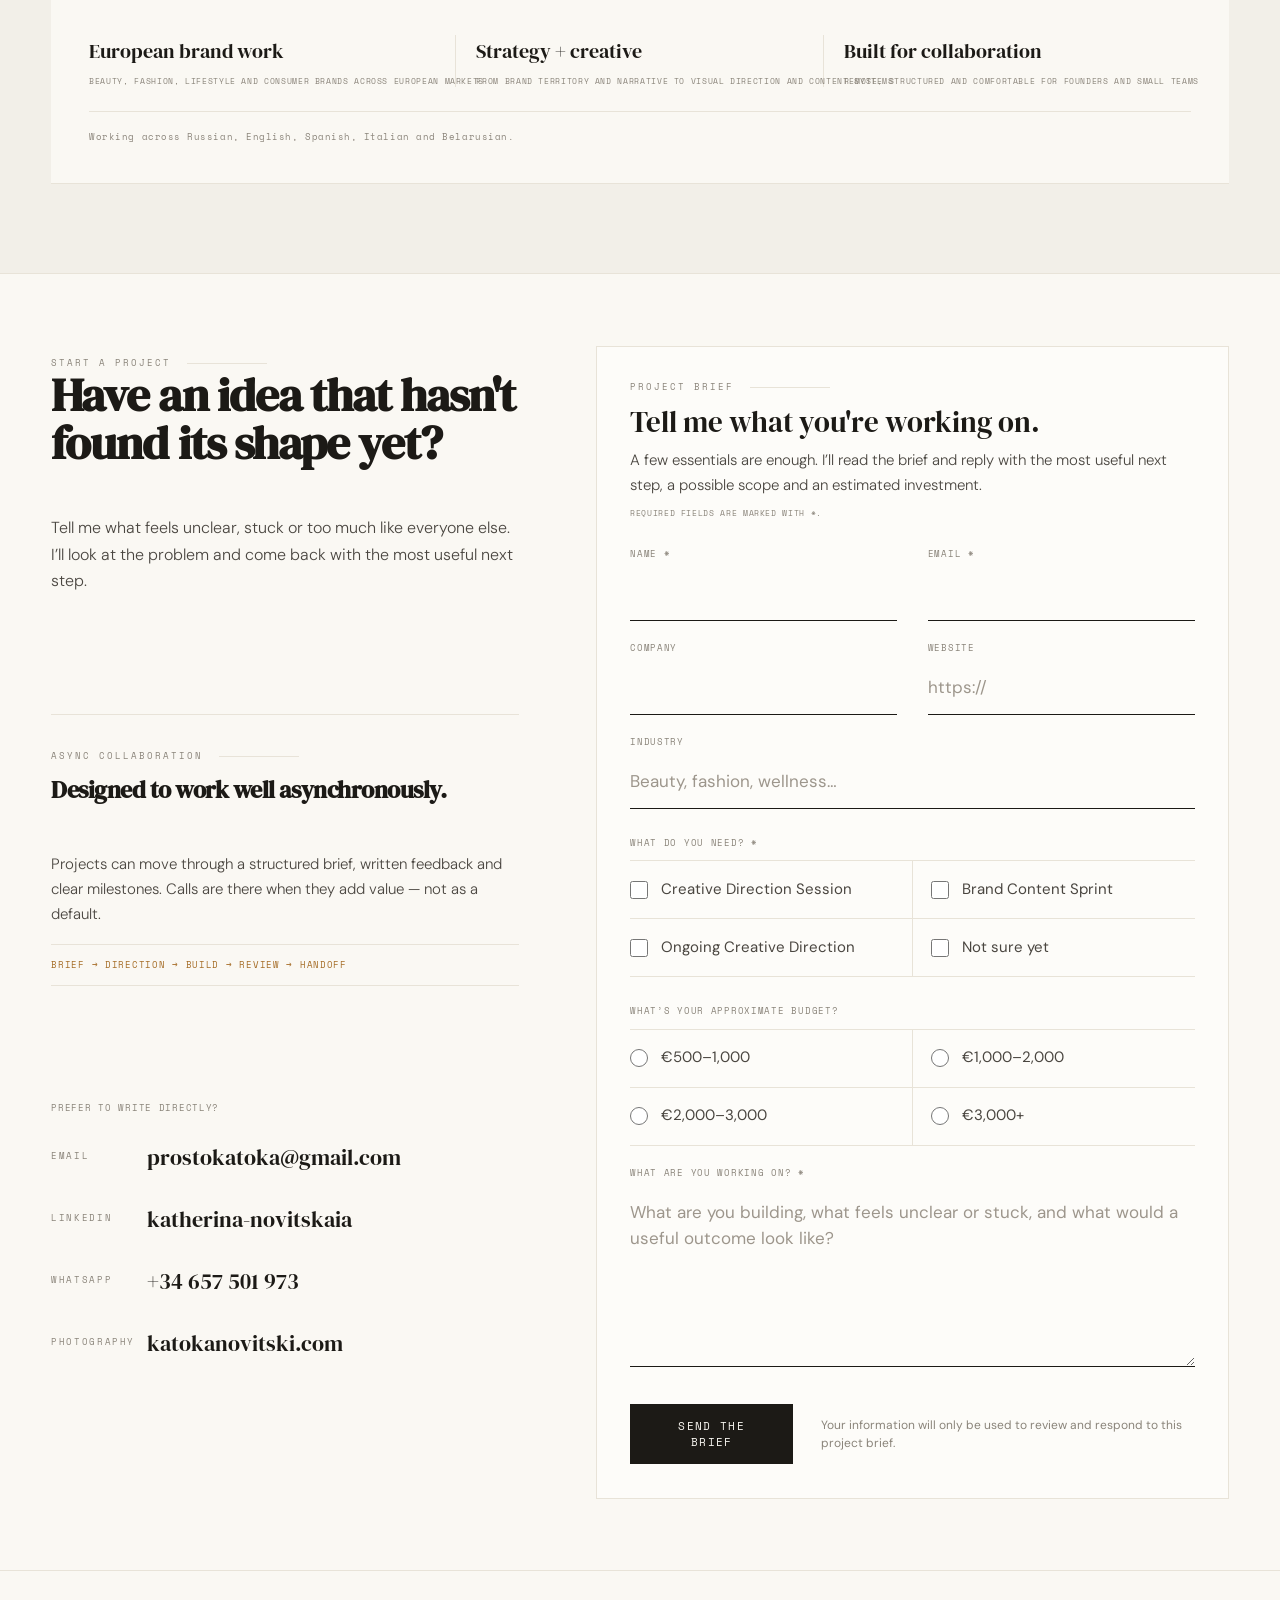
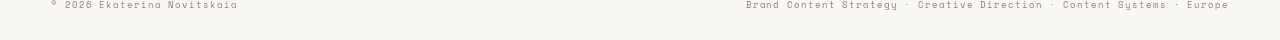
==== commit c0fc17bc: "Bump style and script versions" ====
--- a/index.source.html
+++ b/index.source.html
@@ -20,7 +20,7 @@
 <link rel="preconnect" href="https://fonts.googleapis.com">
 <link rel="preconnect" href="https://fonts.gstatic.com" crossorigin>
 <link href="https://fonts.googleapis.com/css2?family=DM+Serif+Display:ital@0;1&amp;family=Space+Mono:ital,wght@0,400;0,700;1,400&amp;family=DM+Sans:wght@300;400;500&amp;display=swap" rel="stylesheet">
-<link rel="stylesheet" href="strategic.css?v=20261111-stage2">
+<link rel="stylesheet" href="strategic.css?v=20261124-fit">
 </head>
 <body>
 <nav></nav>
@@ -292,6 +292,6 @@
   <div class="lb-counter" id="lb-counter"></div>
 </div>
 
-<script src="strategic.js?v=20261123-photo"></script>
+<script src="strategic.js?v=20261124-fit"></script>
 </body>
 </html>
--- a/strategic.css
+++ b/strategic.css
@@ -1524,7 +1524,9 @@
 .orb img { width: 100%; height: 100%; display: block; object-fit: cover; }
 .stage-on .case-reel { --card-h: min(68vh, 620px); position: absolute; z-index: 5; top: calc(67px + (100vh - 67px - var(--card-h)) / 2 - 6px); left: 13vw; height: var(--card-h); gap: 4vw; margin: 0; overflow: visible; opacity: 0; scroll-snap-type: none; will-change: transform; }
 .stage-on .case-card { flex: none; flex-direction: row; width: 74vw; max-width: none; height: 100%; transform-origin: center; will-change: transform; }
-.stage-on .case-card-media { flex: 0 0 42%; height: 100%; aspect-ratio: auto; }
+/* The cover keeps its own proportions at full card height: nothing is cropped. */
+.stage-on .case-card-media { flex: none; width: auto; height: 100%; aspect-ratio: auto; }
+.stage-on .case-card-media img { width: auto; height: 100%; object-fit: contain; }
 .stage-on .case-card-body { gap: clamp(12px, 2.2vh, 22px); padding: clamp(22px, 4.2vh, 46px) clamp(24px, 3.2vw, 56px); }
 .stage-on .work-hint { position: absolute; z-index: 6; bottom: 3.2vh; left: 50%; display: flex; gap: 18px; color: #8a8379; font-family: var(--mono); font-size: 10px; letter-spacing: .2em; text-transform: uppercase; opacity: 0; transform: translateX(-50%); }
 .work-count { color: var(--accent); }
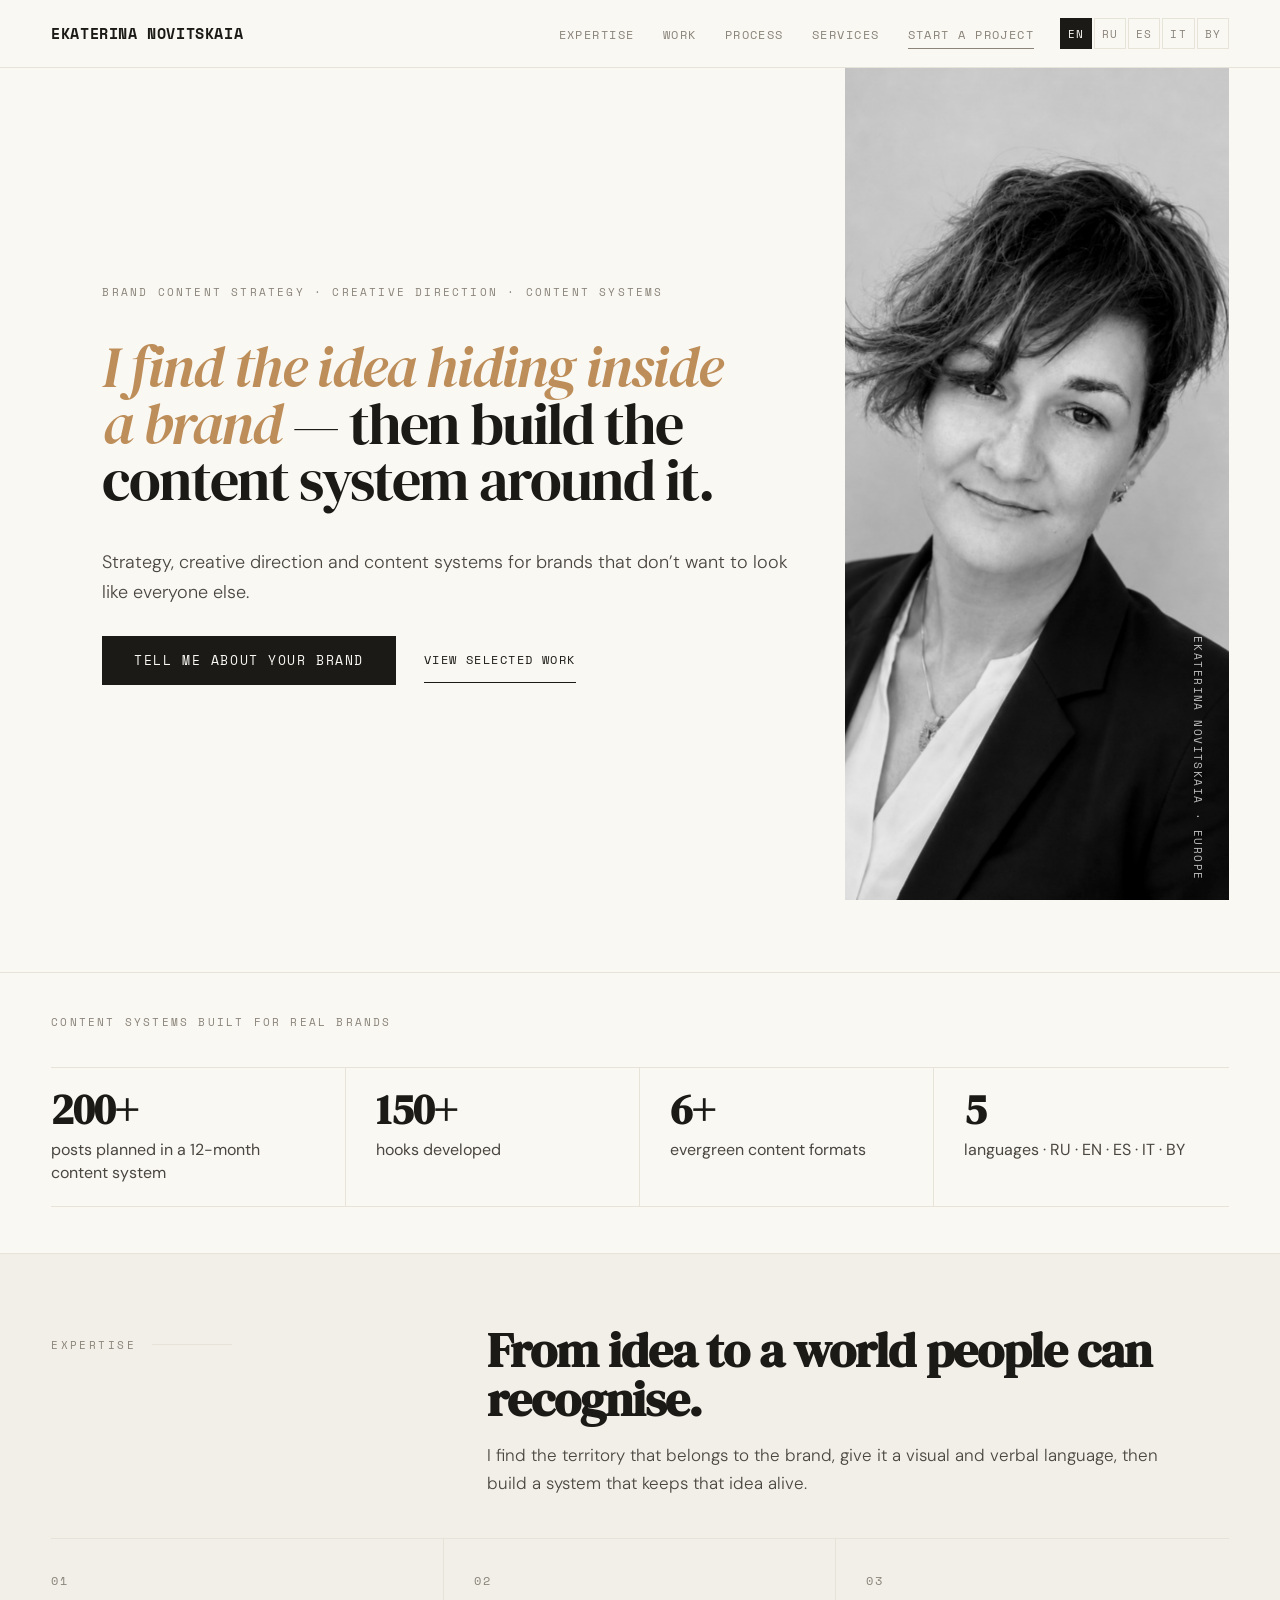
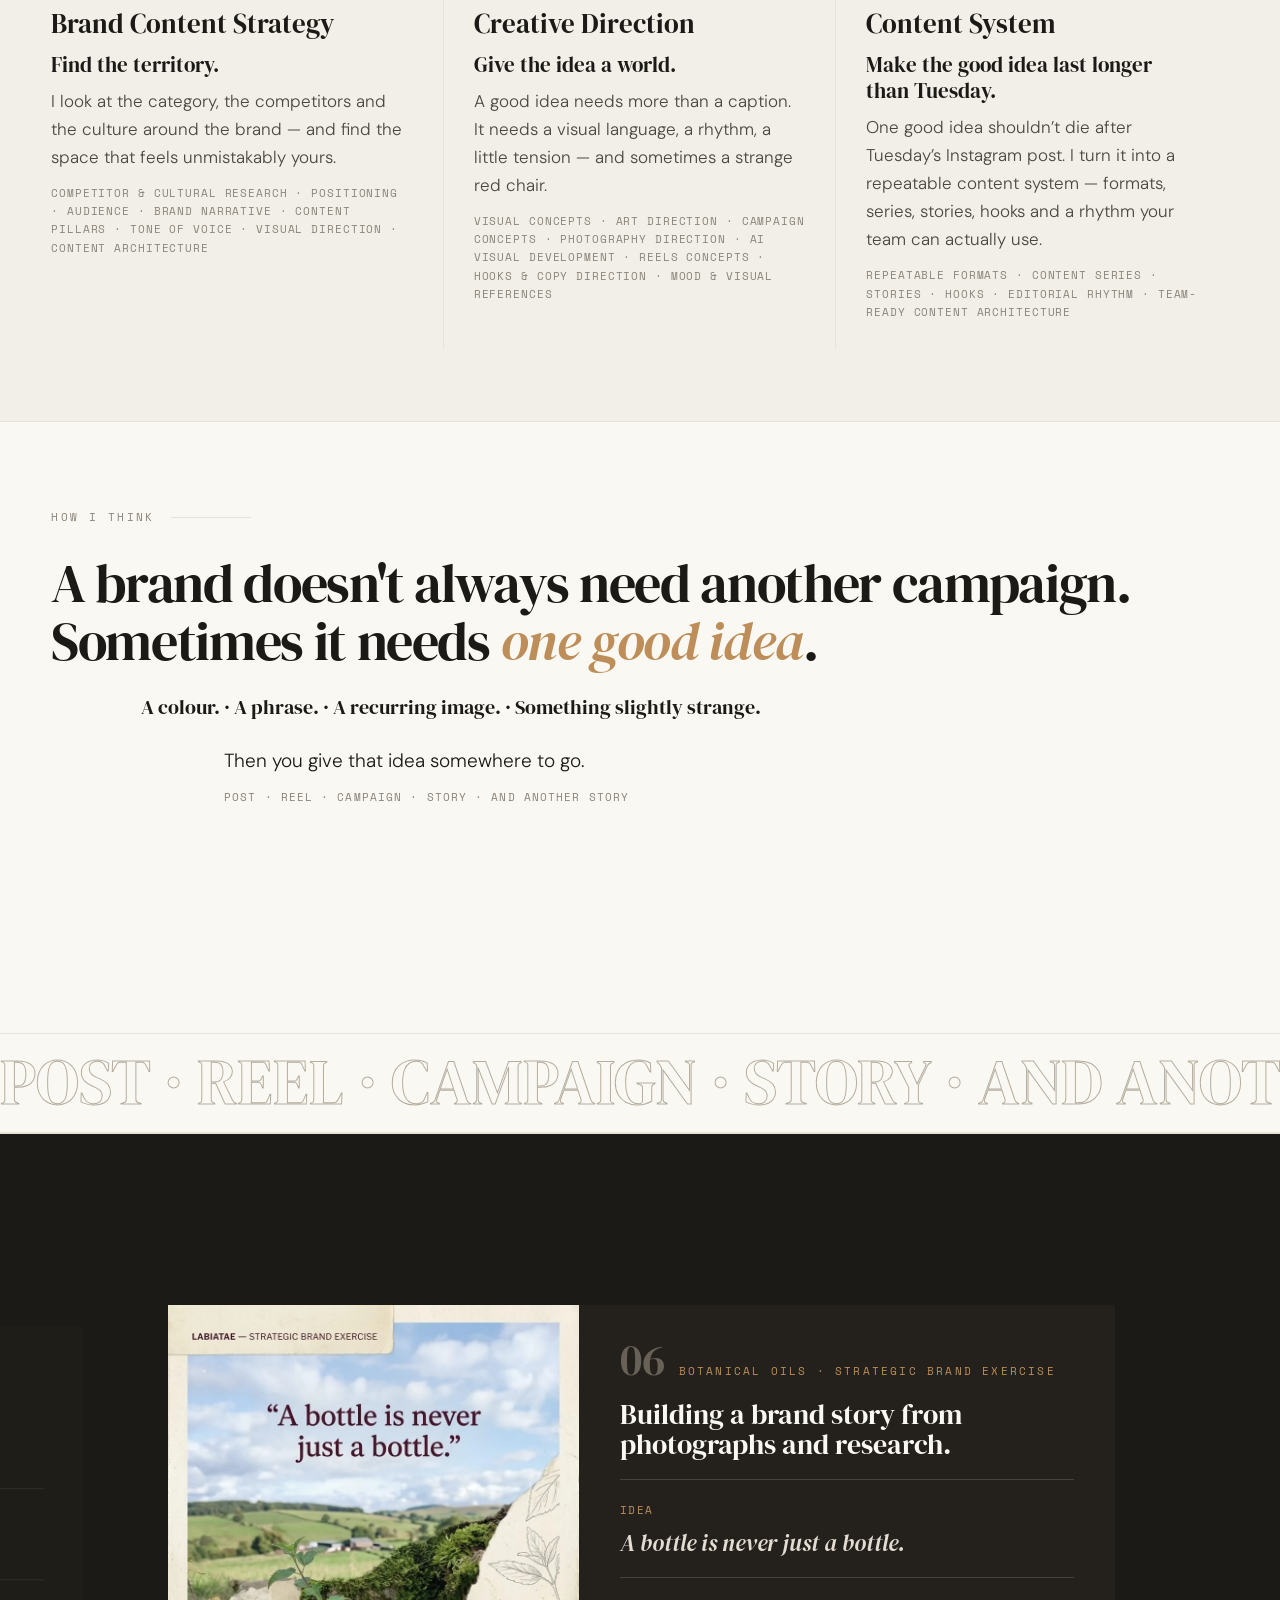
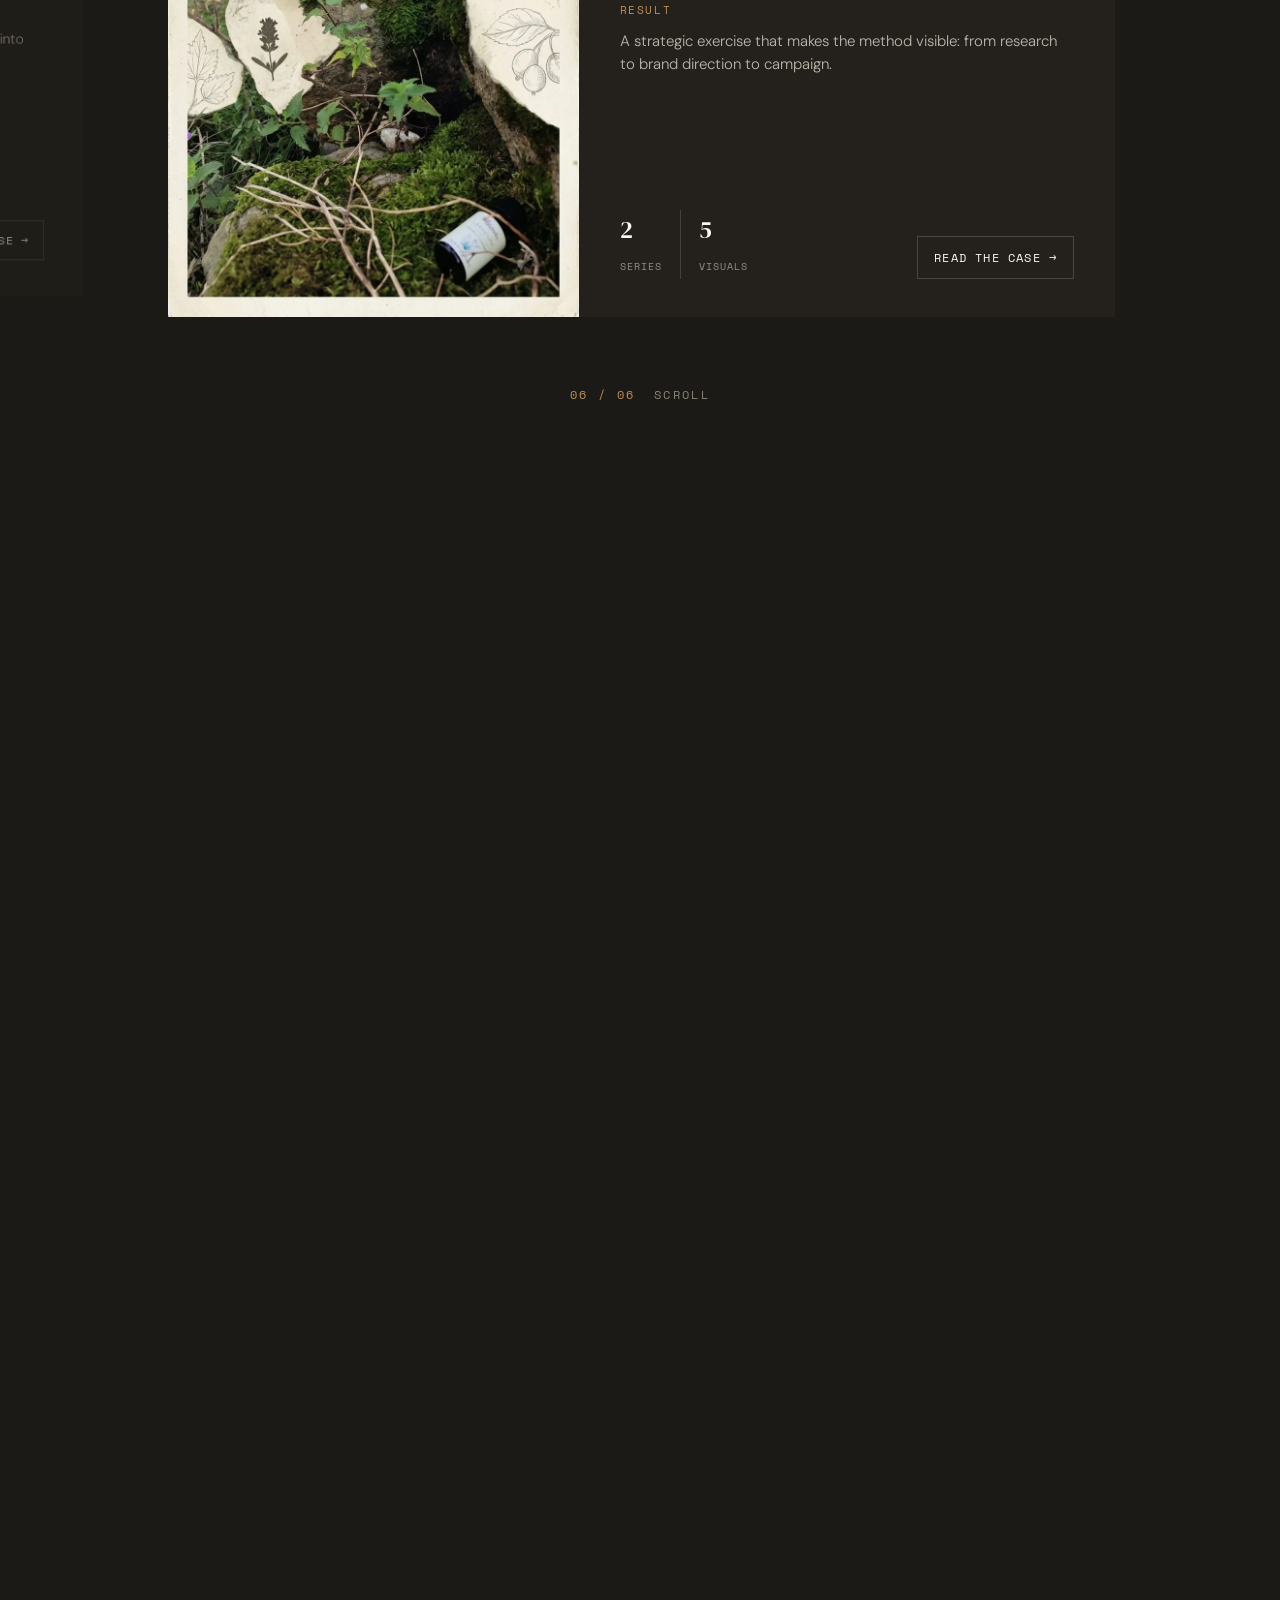
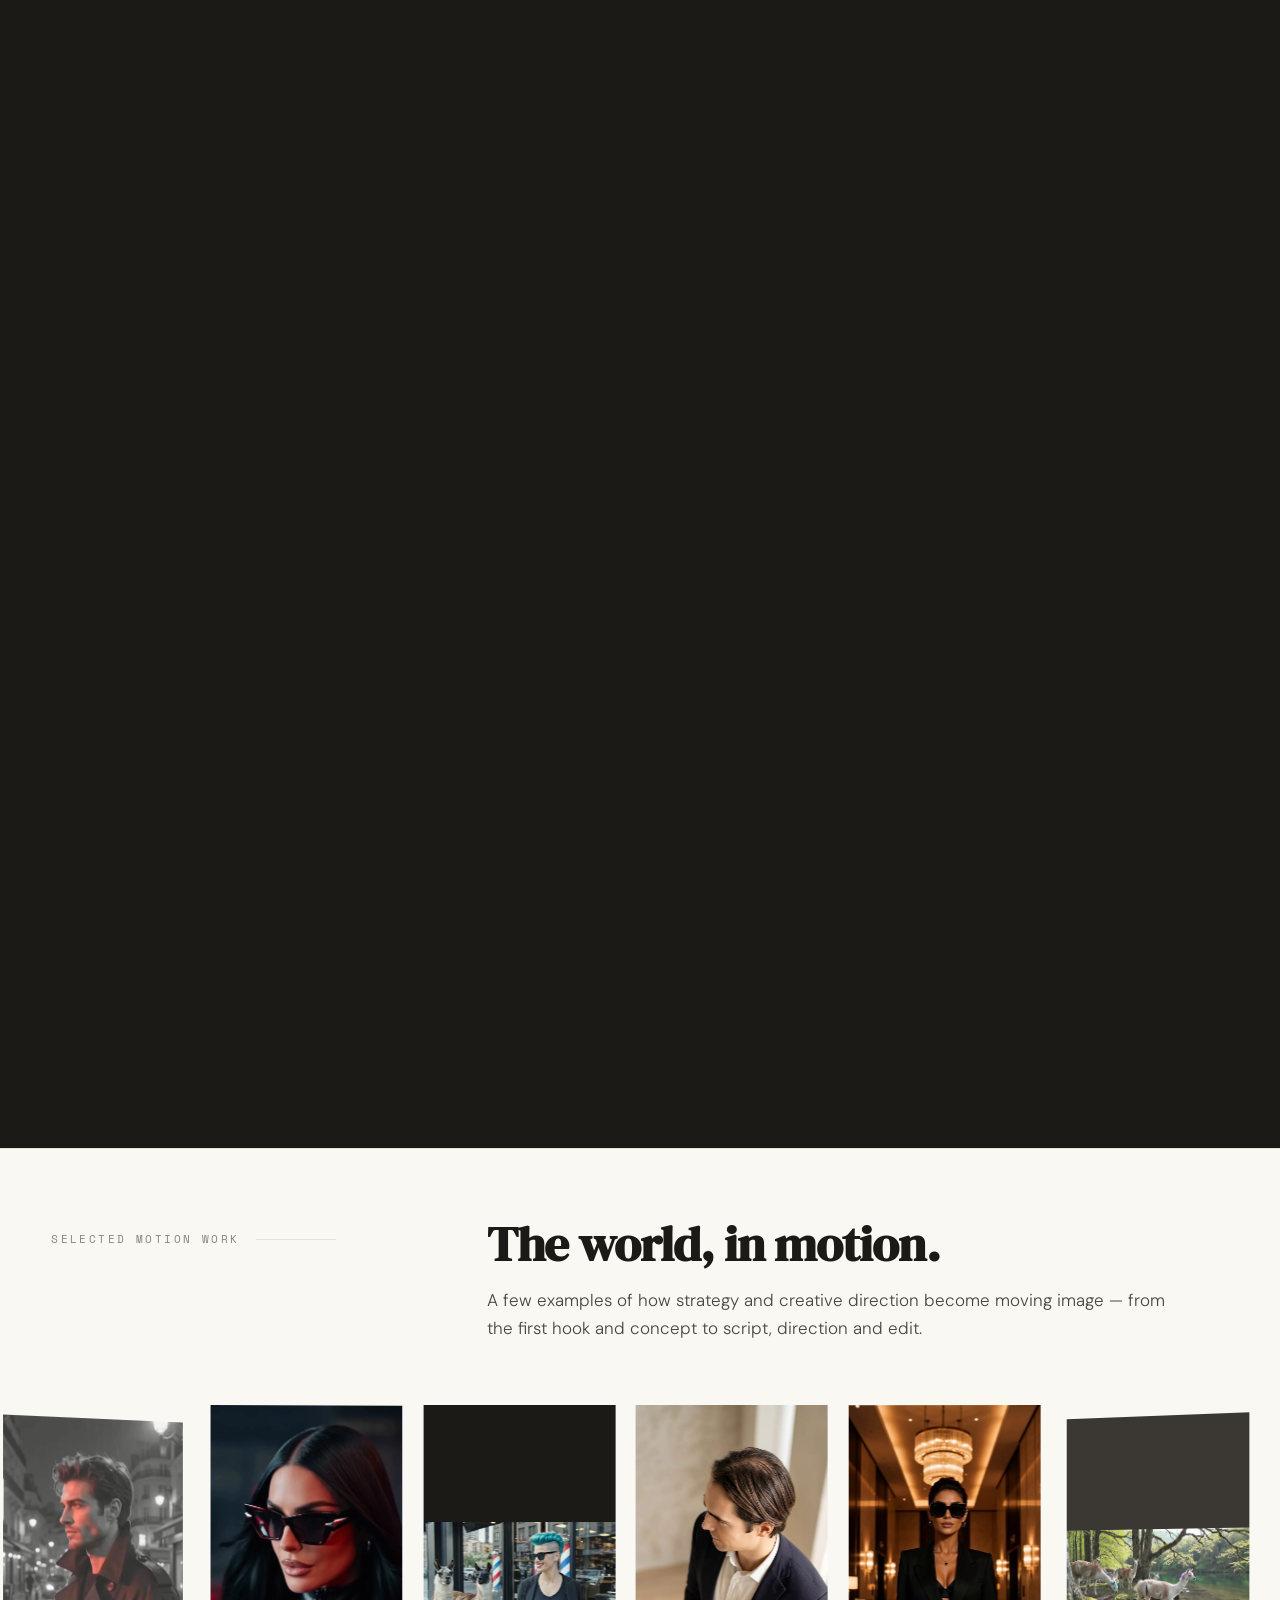
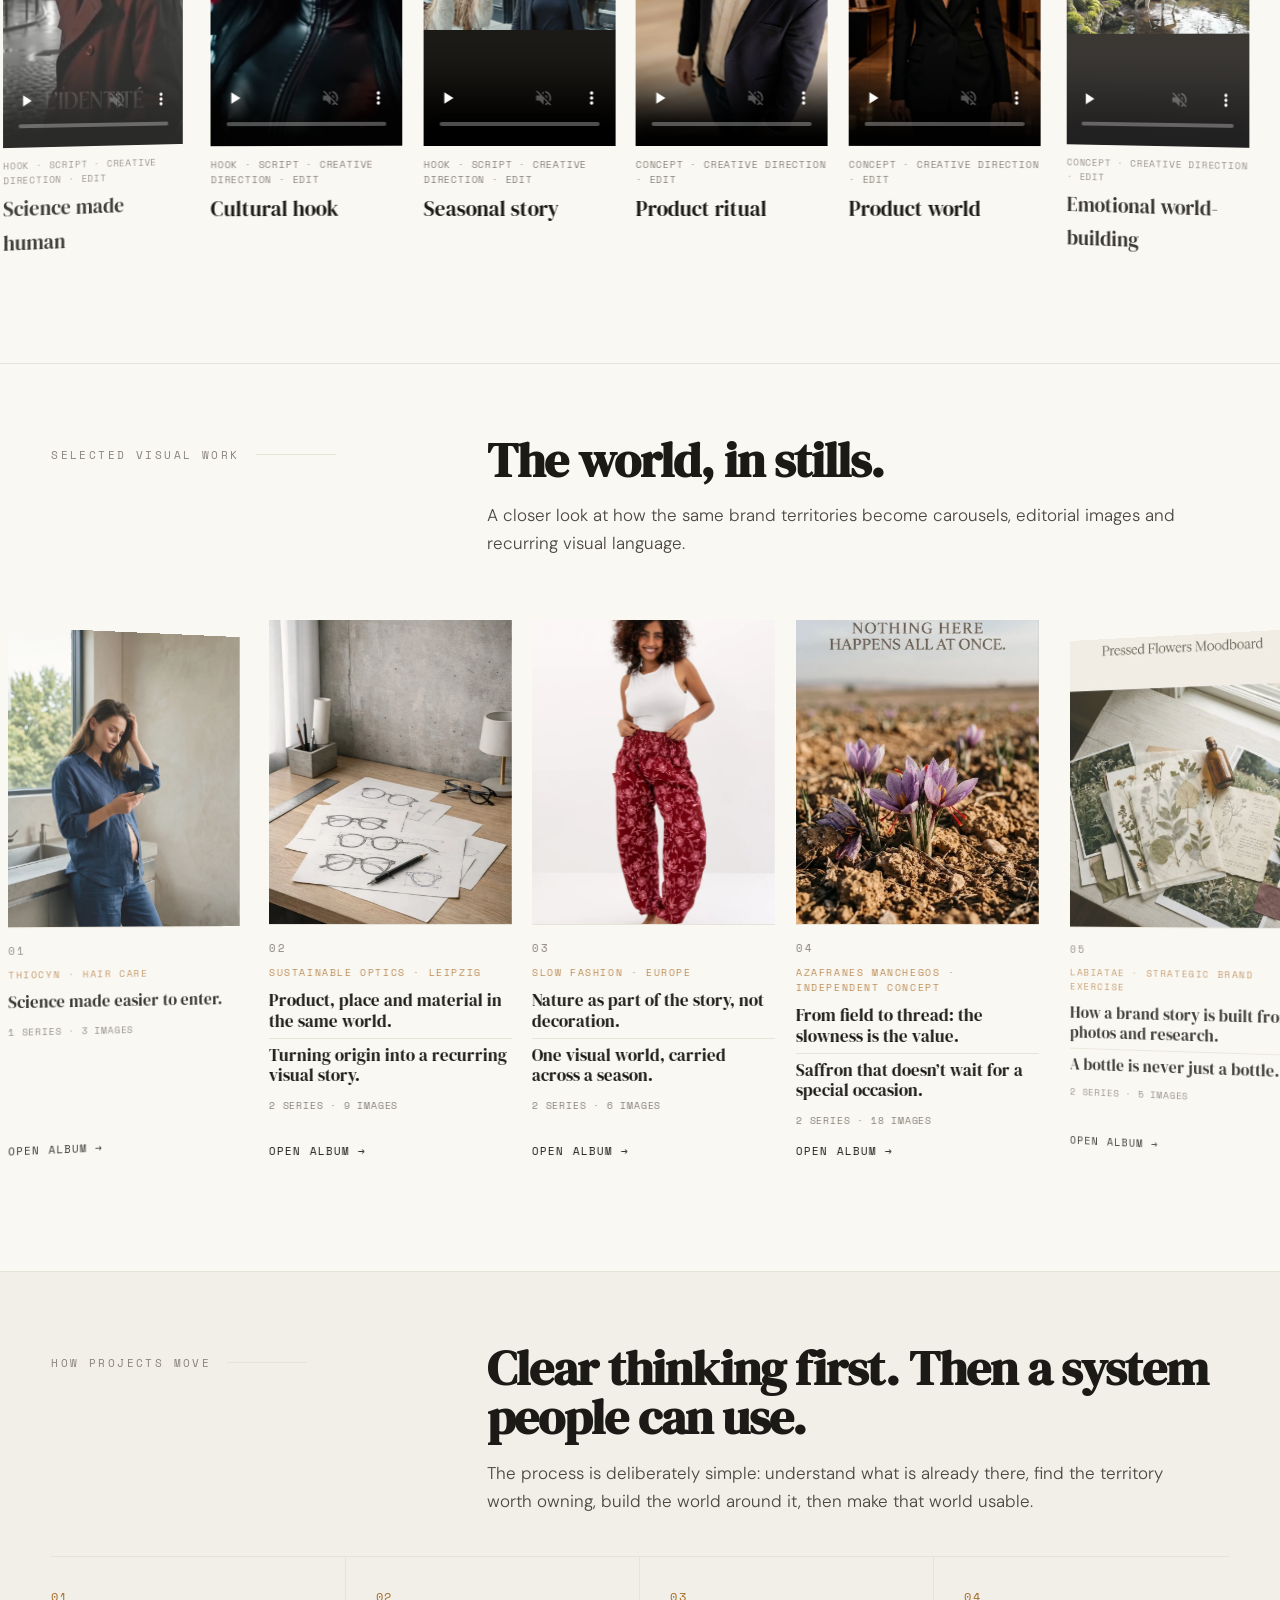
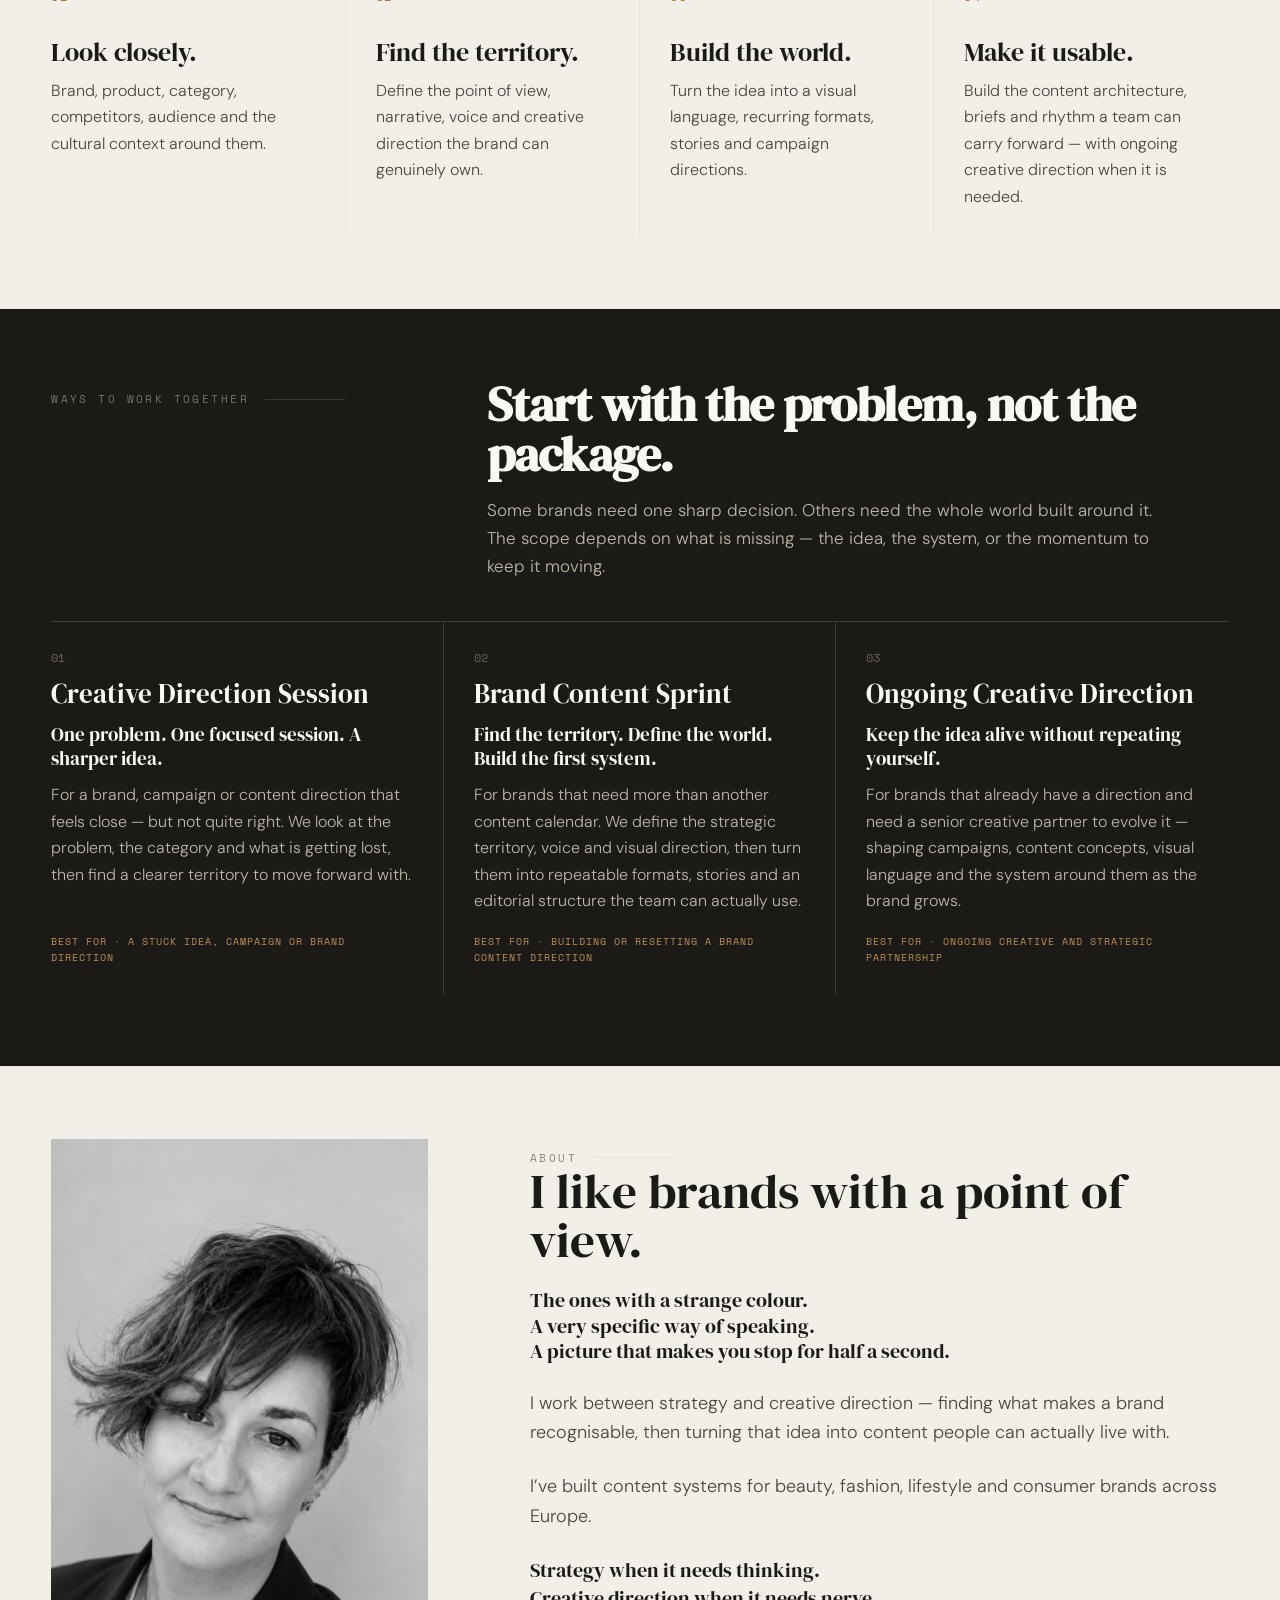
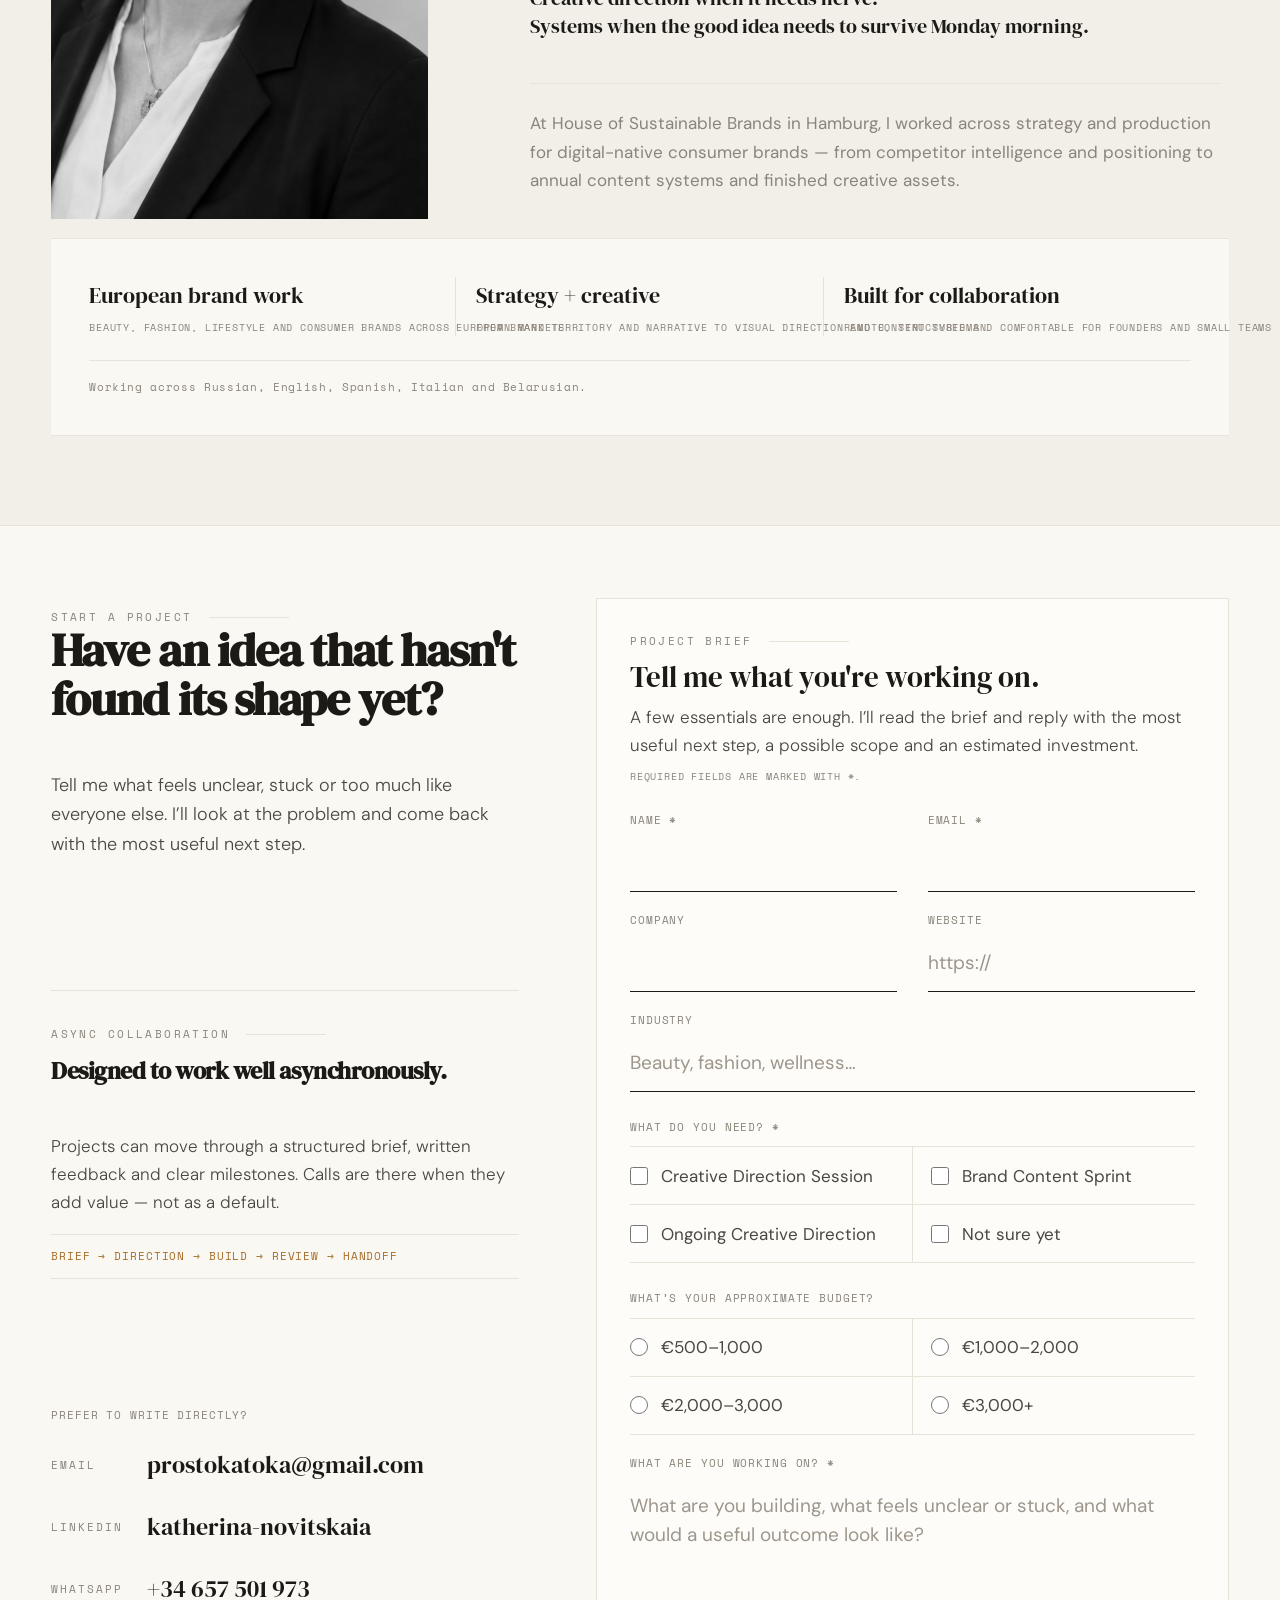
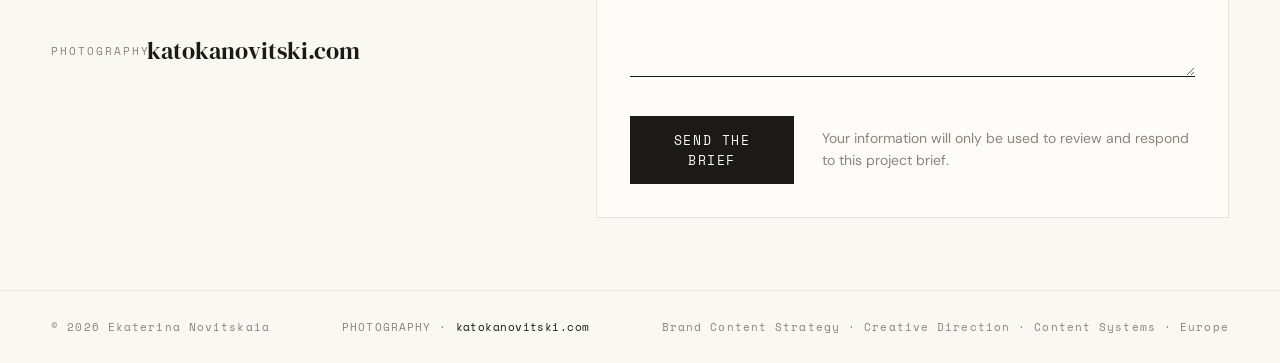
==== commit 0bbc5fd9: "Bump style and script versions" ====
--- a/index.source.html
+++ b/index.source.html
@@ -20,7 +20,7 @@
 <link rel="preconnect" href="https://fonts.googleapis.com">
 <link rel="preconnect" href="https://fonts.gstatic.com" crossorigin>
 <link href="https://fonts.googleapis.com/css2?family=DM+Serif+Display:ital@0;1&amp;family=Space+Mono:ital,wght@0,400;0,700;1,400&amp;family=DM+Sans:wght@300;400;500&amp;display=swap" rel="stylesheet">
-<link rel="stylesheet" href="strategic.css?v=20261124-fit">
+<link rel="stylesheet" href="strategic.css?v=20261124-type">
 </head>
 <body>
 <nav></nav>
@@ -292,6 +292,6 @@
   <div class="lb-counter" id="lb-counter"></div>
 </div>
 
-<script src="strategic.js?v=20261124-fit"></script>
+<script src="strategic.js?v=20261124-type"></script>
 </body>
 </html>
--- a/strategic.css
+++ b/strategic.css
@@ -27,7 +27,7 @@
   background: var(--cream);
   color: var(--ink);
   font-family: var(--sans);
-  font-size: 16px;
+  font-size: 18px;
   line-height: 1.65;
   -webkit-font-smoothing: antialiased;
 }
@@ -50,7 +50,7 @@
 .nav-name {
   color: var(--ink);
   font-family: var(--mono);
-  font-size: 13px;
+  font-size: 15px;
   font-weight: 700;
   letter-spacing: 0.04em;
   text-decoration: none;
@@ -67,7 +67,7 @@
 .nav-links a {
   color: var(--ink-light);
   font-family: var(--mono);
-  font-size: 10px;
+  font-size: 12px;
   letter-spacing: 0.12em;
   text-decoration: none;
   text-transform: uppercase;
@@ -118,7 +118,7 @@
   color: var(--ink-light);
   cursor: pointer;
   font-family: var(--mono);
-  font-size: 9px;
+  font-size: 11px;
   letter-spacing: 0.1em;
   transition: all 0.2s;
 }
@@ -137,7 +137,7 @@
   color: var(--cream);
   cursor: pointer;
   font-family: var(--mono);
-  font-size: 11px;
+  font-size: 13px;
   letter-spacing: 0.12em;
   text-decoration: none;
   text-transform: uppercase;
@@ -161,7 +161,7 @@
   margin-bottom: 56px;
   color: var(--ink-light);
   font-family: var(--mono);
-  font-size: 9px;
+  font-size: 11px;
   letter-spacing: 0.22em;
   text-transform: uppercase;
 }
@@ -221,7 +221,7 @@
   flex-shrink: 0;
   color: var(--ink-light);
   font-family: var(--mono);
-  font-size: 9px;
+  font-size: 11px;
   letter-spacing: 0.18em;
   text-transform: uppercase;
 }
@@ -229,7 +229,7 @@
 .contact-link-value {
   color: var(--ink);
   font-family: var(--serif);
-  font-size: 22px;
+  font-size: 24px;
   transition: color 0.2s;
 }
 
@@ -243,10 +243,14 @@
   border-top: 1px solid var(--cream-dark);
 }
 
+.footer-photo { color: var(--ink-light); font-family: var(--mono); font-size: 11px; letter-spacing: 0.1em; text-decoration: none; text-transform: uppercase; transition: color 0.2s; }
+.footer-photo b { color: var(--ink); font-weight: 400; letter-spacing: 0.04em; text-transform: none; }
+.footer-photo:hover b { color: var(--accent); }
+
 .footer-copy {
   color: var(--ink-light);
   font-family: var(--mono);
-  font-size: 9px;
+  font-size: 11px;
   letter-spacing: 0.1em;
 }
 
@@ -279,7 +283,7 @@
   margin-bottom: 9px;
   color: var(--accent);
   font-family: var(--mono);
-  font-size: 8px;
+  font-size: 10px;
   letter-spacing: 0.18em;
   text-transform: uppercase;
 }
@@ -296,7 +300,7 @@
   margin-top: 11px;
   color: var(--ink-light);
   font-family: var(--mono);
-  font-size: 8px;
+  font-size: 10px;
   letter-spacing: 0.08em;
   line-height: 1.55;
   text-transform: uppercase;
@@ -333,7 +337,7 @@
   background: rgba(28, 26, 22, 0.55);
   color: #faf8f3;
   cursor: pointer;
-  font-size: 18px;
+  font-size: 20px;
   transition: background 0.2s;
 }
 
@@ -349,7 +353,7 @@
   background: rgba(0, 0, 0, 0.3);
   color: rgba(250, 248, 243, 0.8);
   font-family: var(--mono);
-  font-size: 9px;
+  font-size: 11px;
   letter-spacing: 0.1em;
 }
 
@@ -379,7 +383,7 @@
   color: rgba(255, 255, 255, 0.7);
   cursor: pointer;
   font-family: var(--mono);
-  font-size: 13px;
+  font-size: 15px;
   letter-spacing: 0.12em;
   text-transform: uppercase;
   transition: color 0.15s;
@@ -411,7 +415,7 @@
   transform: translateX(-50%);
   color: rgba(255, 255, 255, 0.4);
   font-family: var(--mono);
-  font-size: 9px;
+  font-size: 11px;
   letter-spacing: 0.18em;
   text-transform: uppercase;
 }
@@ -466,7 +470,7 @@
   background: var(--accent);
   color: var(--dark);
   font-family: var(--mono);
-  font-size: 11px;
+  font-size: 13px;
   text-decoration: none;
 }
 .skip-link:focus { top: 12px; }
@@ -519,7 +523,7 @@
   background: transparent;
   color: var(--ink);
   font-family: var(--mono);
-  font-size: 10px;
+  font-size: 12px;
   letter-spacing: .14em;
   text-transform: uppercase;
 }
@@ -551,14 +555,14 @@
   max-width: var(--read);
   margin-top: 28px;
   color: var(--ink-mid);
-  font-size: clamp(17px, 1.5vw, 21px);
+  font-size: clamp(19px, 1.5vw, 23px);
   font-weight: 300;
   line-height: 1.65;
 }
 
 .eyebrow {
   font-family: var(--mono);
-  font-size: 9px;
+  font-size: 11px;
   letter-spacing: .2em;
   text-transform: uppercase;
 }
@@ -571,7 +575,7 @@
   border-bottom: 1px solid currentColor;
   color: inherit;
   font-family: var(--mono);
-  font-size: 10px;
+  font-size: 12px;
   letter-spacing: .12em;
   text-decoration: none;
   text-transform: uppercase;
@@ -618,7 +622,7 @@
   max-width: 700px;
   margin-top: clamp(28px, 3vw, 42px);
   color: var(--ink-mid);
-  font-size: clamp(16px, 1.25vw, 20px);
+  font-size: clamp(18px, 1.25vw, 22px);
   font-weight: 300;
   line-height: 1.68;
 }
@@ -652,7 +656,7 @@
   bottom: 20px;
   color: rgba(255,255,255,.72);
   font-family: var(--mono);
-  font-size: 9px;
+  font-size: 11px;
   letter-spacing: .13em;
   text-transform: uppercase;
   writing-mode: vertical-rl;
@@ -681,7 +685,7 @@
   font-size: clamp(48px, 5vw, 76px);
   line-height: .9;
 }
-.metric-label { max-width: 230px; color: var(--ink-mid); font-size: 14px; line-height: 1.45; }
+.metric-label { max-width: 230px; color: var(--ink-mid); font-size: 16px; line-height: 1.45; }
 
 /* Expertise */
 #expertise { background: var(--cream-mid); }
@@ -694,11 +698,11 @@
   border-bottom: 1px solid var(--light-line);
   align-items: start;
 }
-.capability-num { color: var(--ink-light); font-family: var(--mono); font-size: 10px; letter-spacing: .15em; }
+.capability-num { color: var(--ink-light); font-family: var(--mono); font-size: 12px; letter-spacing: .15em; }
 .capability h3 { font-family: var(--serif); font-size: clamp(28px, 3vw, 44px); font-weight: 400; line-height: 1; }
-.capability-copy { max-width: 650px; color: var(--ink-mid); font-size: 16px; font-weight: 300; }
-.capability-lead { margin-bottom: 9px; color: var(--ink); font-family: var(--serif); font-size: 21px; line-height: 1.25; }
-.term-line { margin-top: 13px; color: var(--ink-light); font-family: var(--mono); font-size: 9px; letter-spacing: .08em; text-transform: uppercase; }
+.capability-copy { max-width: 650px; color: var(--ink-mid); font-size: 18px; font-weight: 300; }
+.capability-lead { margin-bottom: 9px; color: var(--ink); font-family: var(--serif); font-size: 23px; line-height: 1.25; }
+.term-line { margin-top: 13px; color: var(--ink-light); font-family: var(--mono); font-size: 11px; letter-spacing: .08em; text-transform: uppercase; }
 
 /* How I think */
 #thinking {
@@ -732,7 +736,7 @@
   --thinking-offset: clamp(48px, 7vw, 112px);
   --thinking-width: 1120px;
   font-family: var(--serif);
-  font-size: clamp(17px, 1.6vw, 22px);
+  font-size: clamp(19px, 1.6vw, 24px);
   line-height: 1.4;
 }
 .thinking-step-3 {
@@ -741,7 +745,7 @@
 }
 .thinking-transition {
   font-family: var(--sans);
-  font-size: clamp(17px, 1.45vw, 20px);
+  font-size: clamp(19px, 1.45vw, 22px);
   font-weight: 300;
   line-height: 1.45;
 }
@@ -749,7 +753,7 @@
   margin-top: 14px !important;
   color: var(--ink-light);
   font-family: var(--mono);
-  font-size: clamp(9px, .8vw, 11px);
+  font-size: clamp(11px, .8vw, 13px);
   letter-spacing: .1em;
   line-height: 1.6;
   text-transform: uppercase;
@@ -770,7 +774,7 @@
 }
 .thinking-support {
   color: var(--ink-mid);
-  font-size: clamp(14px, 1.15vw, 17px);
+  font-size: clamp(16px, 1.15vw, 19px);
   font-weight: 300;
   line-height: 1.6;
 }
@@ -804,7 +808,7 @@
 .case-metric { padding-right: 26px; border-right: 1px solid var(--dark-line); }
 .case-metric:last-child { border-right: 0; }
 .case-metric strong { display: block; color: var(--cream); font-family: var(--serif); font-size: 32px; font-weight: 400; }
-.case-metric span { color: #948d83; font-family: var(--mono); font-size: 8px; letter-spacing: .1em; text-transform: uppercase; }
+.case-metric span { color: #948d83; font-family: var(--mono); font-size: 10px; letter-spacing: .1em; text-transform: uppercase; }
 .case-narrative { border-top: 1px solid var(--dark-line); }
 .case-row {
   display: grid;
@@ -813,8 +817,8 @@
   padding: 23px 0;
   border-bottom: 1px solid var(--dark-line);
 }
-.case-row dt { color: var(--accent); font-family: var(--mono); font-size: 9px; letter-spacing: .15em; text-transform: uppercase; }
-.case-row dd { margin: 0; color: #c9c2b8; font-size: 15px; font-weight: 300; line-height: 1.65; }
+.case-row dt { color: var(--accent); font-family: var(--mono); font-size: 11px; letter-spacing: .15em; text-transform: uppercase; }
+.case-row dd { margin: 0; color: #c9c2b8; font-size: 17px; font-weight: 300; line-height: 1.65; }
 .case-row.idea dd {
   color: var(--cream);
   font-family: var(--serif);
@@ -828,11 +832,11 @@
   line-height: 1.4;
 }
 .case-system-copy { margin: 0 0 17px; }
-.case-row.result dd { color: var(--cream); font-family: var(--serif); font-size: 21px; line-height: 1.4; }
+.case-row.result dd { color: var(--cream); font-family: var(--serif); font-size: 23px; line-height: 1.4; }
 .system-tags { display: flex; flex-wrap: wrap; gap: 7px; }
-.system-tags span { padding: 6px 9px; border: 1px solid var(--dark-line); color: #bcb4aa; font-family: var(--mono); font-size: 8px; letter-spacing: .06em; text-transform: uppercase; }
-.testimonial { margin-top: 28px; padding: 26px 0 0 28px; border-left: 1px solid var(--accent); color: #d8d2c8; font-family: var(--serif); font-size: 19px; font-style: italic; line-height: 1.5; }
-.testimonial cite { display: block; margin-top: 10px; color: #817a70; font-family: var(--mono); font-size: 8px; font-style: normal; letter-spacing: .08em; text-transform: uppercase; }
+.system-tags span { padding: 6px 9px; border: 1px solid var(--dark-line); color: #bcb4aa; font-family: var(--mono); font-size: 10px; letter-spacing: .06em; text-transform: uppercase; }
+.testimonial { margin-top: 28px; padding: 26px 0 0 28px; border-left: 1px solid var(--accent); color: #d8d2c8; font-family: var(--serif); font-size: 21px; font-style: italic; line-height: 1.5; }
+.testimonial cite { display: block; margin-top: 10px; color: #817a70; font-family: var(--mono); font-size: 10px; font-style: normal; letter-spacing: .08em; text-transform: uppercase; }
 .case-media {
   grid-column: 1 / -1;
   display: grid;
@@ -882,8 +886,8 @@
 .reel-media { position: relative; aspect-ratio: 9 / 16; overflow: hidden; background: var(--dark); }
 .reel-media video { width: 100%; height: 100%; display: block; object-fit: contain; }
 .reel-card figcaption { display: flex; flex: 1; flex-direction: column; gap: 8px; padding: 16px 0 28px; border-bottom: 1px solid var(--light-line); }
-.reel-title { font-family: var(--serif); font-size: 19px; }
-.reel-role { color: var(--ink-light); font-family: var(--mono); font-size: 8px; letter-spacing: .08em; line-height: 1.5; text-align: left; text-transform: uppercase; order: -1; }
+.reel-title { font-family: var(--serif); font-size: 21px; }
+.reel-role { color: var(--ink-light); font-family: var(--mono); font-size: 10px; letter-spacing: .08em; line-height: 1.5; text-align: left; text-transform: uppercase; order: -1; }
 
 /* Process */
 #process { background: var(--cream-mid); }
@@ -891,9 +895,9 @@
 .process-step { min-height: 310px; padding: 30px 30px 30px 0; border-right: 1px solid var(--light-line); }
 .process-step + .process-step { padding-left: 30px; }
 .process-step:last-child { border-right: 0; }
-.process-step-num { color: var(--accent-hover); font-family: var(--mono); font-size: 10px; letter-spacing: .15em; }
+.process-step-num { color: var(--accent-hover); font-family: var(--mono); font-size: 12px; letter-spacing: .15em; }
 .process-step h3 { margin-top: 78px; font-family: var(--serif); font-size: clamp(28px, 3vw, 42px); font-weight: 400; line-height: 1; }
-.process-step p { margin-top: 20px; color: var(--ink-mid); font-size: 14px; font-weight: 300; line-height: 1.65; }
+.process-step p { margin-top: 20px; color: var(--ink-mid); font-size: 16px; font-weight: 300; line-height: 1.65; }
 
 /* Offers */
 #services { background: var(--dark); color: var(--cream); }
@@ -910,12 +914,12 @@
   border-bottom: 1px solid var(--dark-line);
   align-items: start;
 }
-.offer-num { color: #686158; font-family: var(--mono); font-size: 10px; }
+.offer-num { color: #686158; font-family: var(--mono); font-size: 12px; }
 .offer h3 { color: var(--cream); font-family: var(--serif); font-size: clamp(27px, 3vw, 42px); font-weight: 400; line-height: 1; }
 .offer-copy { min-width: 0; }
 .offer-copy .offer-lead { color: var(--cream); font-family: var(--serif); font-size: clamp(18px, 1.5vw, 23px); font-weight: 400; line-height: 1.25; margin-bottom: 12px; }
-.offer-copy .offer-body { color: #bdb6ac; font-size: 15px; font-weight: 300; line-height: 1.65; }
-.offer-output { color: var(--accent); font-family: var(--mono); font-size: 8px; letter-spacing: .1em; line-height: 1.6; text-align: right; text-transform: uppercase; }
+.offer-copy .offer-body { color: #bdb6ac; font-size: 17px; font-weight: 300; line-height: 1.65; }
+.offer-output { color: var(--accent); font-family: var(--mono); font-size: 10px; letter-spacing: .1em; line-height: 1.6; text-align: right; text-transform: uppercase; }
 
 /* About */
 #about { padding-bottom: clamp(72px, 7vw, 112px); background: var(--cream-mid); }
@@ -925,24 +929,24 @@
 .about-copy h2 { font-family: var(--serif); font-size: clamp(42px, 5.2vw, 78px); font-weight: 400; line-height: .95; }
 .about-story { max-width: var(--read); margin-top: 36px; }
 .about-story > * + * { margin-top: 24px; }
-.about-story p { color: var(--ink-mid); font-size: clamp(17px, 1.5vw, 21px); font-weight: 300; line-height: 1.65; }
+.about-story p { color: var(--ink-mid); font-size: clamp(19px, 1.5vw, 23px); font-weight: 300; line-height: 1.65; }
 .about-rhythm,
 .about-method { font-family: var(--serif); }
 .about-story .about-rhythm { color: var(--ink); font-size: clamp(22px, 2.2vw, 31px); line-height: 1.28; }
 .about-story .about-method { color: var(--ink); font-size: clamp(19px, 1.8vw, 25px); line-height: 1.42; }
 .about-rhythm span,
 .about-method span { display: block; }
-.about-credentials { max-width: var(--read); margin-top: 42px; padding-top: 25px; border-top: 1px solid var(--light-line); color: var(--ink-light); font-size: 15px; line-height: 1.7; }
+.about-credentials { max-width: var(--read); margin-top: 42px; padding-top: 25px; border-top: 1px solid var(--light-line); color: var(--ink-light); font-size: 17px; line-height: 1.7; }
 .about-proof { grid-column: 1 / -1; min-width: 0; padding: clamp(26px, 3vw, 38px); background: var(--cream); border-top: 1px solid var(--light-line); border-bottom: 1px solid var(--light-line); }
 .credibility-list { display: grid; grid-template-columns: repeat(3, minmax(0, 1fr)); }
 .credibility-item { min-width: 0; padding: 24px 20px 0 0; border-right: 1px solid var(--light-line); }
 .credibility-item + .credibility-item { padding-left: 20px; }
 .credibility-item:last-child { border-right: 0; }
-.credibility-item strong { display: block; font-family: var(--serif); font-size: 20px; font-weight: 400; }
-.credibility-item span { display: block; margin-top: 7px; color: var(--ink-light); font-family: var(--mono); font-size: 8px; line-height: 1.6; letter-spacing: .08em; text-transform: uppercase; }
+.credibility-item strong { display: block; font-family: var(--serif); font-size: 22px; font-weight: 400; }
+.credibility-item span { display: block; margin-top: 7px; color: var(--ink-light); font-family: var(--mono); font-size: 10px; line-height: 1.6; letter-spacing: .08em; text-transform: uppercase; }
 .about-proof .credibility-item { padding-top: 0; }
 .about-proof .credibility-item span { white-space: nowrap; }
-.about-languages { margin-top: 24px; padding-top: 17px; border-top: 1px solid var(--light-line); color: var(--ink-light); font-family: var(--mono); font-size: 9px; line-height: 1.7; letter-spacing: .06em; }
+.about-languages { margin-top: 24px; padding-top: 17px; border-top: 1px solid var(--light-line); color: var(--ink-light); font-family: var(--mono); font-size: 11px; line-height: 1.7; letter-spacing: .06em; }
 
 /* Curated visual proof */
 #gallery { background: var(--cream); }
@@ -970,7 +974,7 @@
 .contact-inner { max-width: 1180px; }
 .contact-cta { max-width: 1060px; }
 .contact-title { max-width: 980px; font-size: clamp(54px, 8vw, 118px); text-wrap: balance; }
-.contact-support { max-width: 620px; margin: -12px 0 42px; color: var(--ink-mid); font-size: 18px; font-weight: 300; }
+.contact-support { max-width: 620px; margin: -12px 0 42px; color: var(--ink-mid); font-size: 20px; font-weight: 300; }
 .contact-cta .btn-primary { margin-top: 2px; }
 .async-layout {
   display: grid;
@@ -989,7 +993,7 @@
   border-bottom: 1px solid var(--light-line);
   color: var(--accent-hover);
   font-family: var(--mono);
-  font-size: clamp(9px, 1.1vw, 12px);
+  font-size: clamp(11px, 1.1vw, 14px);
   line-height: 1.7;
   letter-spacing: .08em;
   text-transform: uppercase;
@@ -1007,8 +1011,8 @@
 }
 .brief-heading .section-label { grid-row: 1 / span 3; align-self: start; }
 .brief-title { font-family: var(--serif); font-size: clamp(54px, 7vw, 98px); font-weight: 400; line-height: .96; }
-.brief-intro { max-width: 680px; margin-top: 25px; color: var(--ink-mid); font-size: 18px; font-weight: 300; line-height: 1.65; }
-.brief-required { margin-top: 18px; color: var(--ink-light); font-family: var(--mono); font-size: 8px; letter-spacing: .08em; text-transform: uppercase; }
+.brief-intro { max-width: 680px; margin-top: 25px; color: var(--ink-mid); font-size: 20px; font-weight: 300; line-height: 1.65; }
+.brief-required { margin-top: 18px; color: var(--ink-light); font-family: var(--mono); font-size: 10px; letter-spacing: .08em; text-transform: uppercase; }
 .brief-form {
   display: grid;
   grid-template-columns: 1fr 1fr;
@@ -1024,7 +1028,7 @@
   margin-bottom: 11px;
   color: var(--ink-light);
   font-family: var(--mono);
-  font-size: 9px;
+  font-size: 11px;
   line-height: 1.5;
   letter-spacing: .08em;
   text-transform: uppercase;
@@ -1038,7 +1042,7 @@
   padding: 10px 0 13px;
   background: transparent;
   color: var(--ink);
-  font: 400 17px/1.5 var(--sans);
+  font: 400 19px/1.5 var(--sans);
   outline: 0;
 }
 .brief-field textarea { min-height: 170px; resize: vertical; }
@@ -1058,7 +1062,7 @@
   border-bottom: 1px solid var(--light-line);
   color: var(--ink-mid);
   cursor: pointer;
-  font-size: 15px;
+  font-size: 17px;
   line-height: 1.45;
 }
 .brief-choice:nth-child(even) { padding-left: 18px; border-left: 1px solid var(--light-line); }
@@ -1066,18 +1070,18 @@
 .brief-choice:has(input:checked) { color: var(--ink); background: rgba(151, 116, 74, .08); }
 .brief-choice:focus-within { outline: 2px solid var(--accent-hover); outline-offset: -2px; }
 .brief-field-error,
-.brief-error { margin-top: 12px; color: #8d332a; font-size: 13px; }
+.brief-error { margin-top: 12px; color: #8d332a; font-size: 15px; }
 .brief-error { padding: 18px 0; border-top: 1px solid #b36860; border-bottom: 1px solid #b36860; }
 .brief-error a { color: inherit; text-decoration: underline; }
 .brief-submit-row { display: flex; align-items: center; justify-content: space-between; gap: 28px; padding-top: 9px; }
-.brief-submit-row p { max-width: 470px; color: var(--ink-light); font-size: 12px; line-height: 1.55; }
+.brief-submit-row p { max-width: 470px; color: var(--ink-light); font-size: 14px; line-height: 1.55; }
 .brief-submit:disabled { cursor: wait; opacity: .58; }
 .brief-honeypot { position: absolute; left: -10000px; width: 1px; height: 1px; overflow: hidden; }
 .brief-success { margin-top: 70px; padding: 54px 0; border-top: 1px solid var(--accent-hover); border-bottom: 1px solid var(--accent-hover); outline: 0; }
 .brief-success h3 { max-width: 920px; font-family: var(--serif); font-size: clamp(42px, 6vw, 82px); font-weight: 400; line-height: 1; }
-.brief-success p { max-width: 680px; margin-top: 26px; color: var(--ink-mid); font-size: 18px; line-height: 1.7; }
+.brief-success p { max-width: 680px; margin-top: 26px; color: var(--ink-mid); font-size: 20px; line-height: 1.7; }
 .contact-secondary { margin-top: clamp(90px, 12vw, 160px); }
-.contact-direct-label { margin-bottom: 18px; color: var(--ink-light); font-family: var(--mono); font-size: 9px; letter-spacing: .08em; text-transform: uppercase; }
+.contact-direct-label { margin-bottom: 18px; color: var(--ink-light); font-family: var(--mono); font-size: 11px; letter-spacing: .08em; text-transform: uppercase; }
 .contact-links { max-width: 680px; }
 .contact-link { min-height: 46px; }
 .contact-link-value { overflow-wrap: anywhere; }
@@ -1087,7 +1091,7 @@
 /* Mobile navigation and layout */
 @media (max-width: 1100px) {
   .nav-links { gap: 17px; }
-  .nav-links a { font-size: 9px; }
+  .nav-links a { font-size: 11px; }
   .about-proof .credibility-item span { white-space: normal; }
   #hero { grid-template-columns: minmax(0, 1.35fr) minmax(300px, .65fr); }
   .reels-grid { grid-template-columns: repeat(2, 1fr); }
@@ -1143,7 +1147,7 @@
 
 @media (max-width: 700px) {
   :root { --page-pad: 22px; --chapter-space: 92px; }
-  .nav-name { font-size: 11px; }
+  .nav-name { font-size: 13px; }
   .nav-lang { position: fixed; left: var(--page-pad); right: var(--page-pad); bottom: 28px; display: none; margin: 0; justify-content: space-between; z-index: 102; }
   .nav-open .nav-lang { display: flex; }
   .nav-open .lang-btn { flex: 1; min-height: 44px; }
@@ -1163,7 +1167,7 @@
   .thinking-staircase > .section-label { margin-bottom: 28px; }
   .thinking-step + .thinking-step { margin-top: 25px; }
   .thinking-step-1 { --thinking-offset: 0px; --thinking-width: 100%; font-size: clamp(34px, 10.2vw, 42px); }
-  .thinking-step-2 { --thinking-offset: 8px; --thinking-width: calc(100% - var(--thinking-offset)); font-size: 18px; }
+  .thinking-step-2 { --thinking-offset: 8px; --thinking-width: calc(100% - var(--thinking-offset)); font-size: 20px; }
   .thinking-step-3 { --thinking-offset: 16px; --thinking-width: calc(100% - var(--thinking-offset)); }
   .thinking-step-4 { --thinking-offset: 24px; --thinking-width: calc(100% - var(--thinking-offset)); font-size: clamp(29px, 8.5vw, 36px); }
   .thinking-step-5 { --thinking-offset: 32px; --thinking-width: calc(100% - var(--thinking-offset)); }
@@ -1246,14 +1250,14 @@
 
 .section-head { margin-bottom: clamp(28px, 3.2vw, 46px); }
 .section-title { font-size: clamp(32px, 3.8vw, 56px); line-height: 1.02; }
-.section-intro { margin-top: 16px; font-size: clamp(15px, 1.15vw, 17px); }
+.section-intro { margin-top: 16px; font-size: clamp(17px, 1.15vw, 19px); }
 
 /* Rails */
 .rail, .case-track { scrollbar-width: none; -ms-overflow-style: none; }
 .rail::-webkit-scrollbar, .case-track::-webkit-scrollbar { display: none; }
 .rail-arrows { display: flex; gap: 8px; }
 .rail-arrows--light { justify-content: flex-end; margin-bottom: 16px; }
-.rail-btn { width: 38px; height: 38px; border: 1px solid var(--dark-line); border-radius: 50%; background: transparent; color: var(--cream); font-size: 14px; line-height: 1; cursor: pointer; transition: background .5s var(--ease-quiet), color .5s var(--ease-quiet), border-color .5s var(--ease-quiet); }
+.rail-btn { width: 38px; height: 38px; border: 1px solid var(--dark-line); border-radius: 50%; background: transparent; color: var(--cream); font-size: 16px; line-height: 1; cursor: pointer; transition: background .5s var(--ease-quiet), color .5s var(--ease-quiet), border-color .5s var(--ease-quiet); }
 .rail-btn:hover { background: var(--cream); border-color: var(--cream); color: var(--ink); }
 .rail-arrows--light .rail-btn { border-color: var(--cream-dark); color: var(--ink); }
 .rail-arrows--light .rail-btn:hover { background: var(--ink); border-color: var(--ink); color: var(--cream); }
@@ -1262,8 +1266,8 @@
 .case-nav { display: flex; align-items: flex-end; justify-content: space-between; gap: 24px; margin-bottom: clamp(22px, 2.6vw, 36px); border-bottom: 1px solid var(--dark-line); }
 .case-tabs { display: flex; gap: clamp(14px, 2.4vw, 38px); overflow-x: auto; scrollbar-width: none; }
 .case-tabs::-webkit-scrollbar { display: none; }
-.case-tab { display: flex; flex: 0 0 auto; align-items: baseline; gap: 10px; padding: 0 0 14px; border: 0; border-bottom: 1px solid transparent; margin-bottom: -1px; background: none; color: #8a8379; font-family: var(--mono); font-size: 9px; letter-spacing: .1em; text-align: left; text-transform: uppercase; cursor: pointer; transition: color .5s var(--ease-quiet), border-color .5s var(--ease-quiet); }
-.case-tab-num { color: #686158; font-family: var(--serif); font-size: 20px; letter-spacing: 0; transition: color .5s var(--ease-quiet); }
+.case-tab { display: flex; flex: 0 0 auto; align-items: baseline; gap: 10px; padding: 0 0 14px; border: 0; border-bottom: 1px solid transparent; margin-bottom: -1px; background: none; color: #8a8379; font-family: var(--mono); font-size: 11px; letter-spacing: .1em; text-align: left; text-transform: uppercase; cursor: pointer; transition: color .5s var(--ease-quiet), border-color .5s var(--ease-quiet); }
+.case-tab-num { color: #686158; font-family: var(--serif); font-size: 22px; letter-spacing: 0; transition: color .5s var(--ease-quiet); }
 .case-tab:hover, .case-tab.active { color: var(--cream); }
 .case-tab.active { border-bottom-color: var(--accent); }
 .case-tab.active .case-tab-num { color: var(--accent); }
@@ -1280,13 +1284,13 @@
 .album-cover img { width: 100%; height: 100%; display: block; object-fit: cover; transition: transform 1.8s var(--ease-quiet); }
 .album-card:hover .album-cover img, .album-card:focus-visible .album-cover img { transform: scale(1.04); }
 .album-body { display: flex; flex: 1; flex-direction: column; padding: 14px 0 6px; border-top: 1px solid var(--cream-dark); }
-.album-index { color: var(--ink-light); font-family: var(--mono); font-size: 9px; letter-spacing: .15em; }
-.album-brand { margin-top: 8px; color: var(--accent); font-family: var(--mono); font-size: 8px; letter-spacing: .16em; line-height: 1.5; text-transform: uppercase; }
+.album-index { color: var(--ink-light); font-family: var(--mono); font-size: 11px; letter-spacing: .15em; }
+.album-brand { margin-top: 8px; color: var(--accent); font-family: var(--mono); font-size: 10px; letter-spacing: .16em; line-height: 1.5; text-transform: uppercase; }
 .album-titles { display: block; margin-top: 10px; }
-.album-title-line { display: block; color: var(--ink); font-family: var(--serif); font-size: clamp(15px, 1.2vw, 18px); line-height: 1.22; }
+.album-title-line { display: block; color: var(--ink); font-family: var(--serif); font-size: clamp(17px, 1.2vw, 20px); line-height: 1.22; }
 .album-title-line + .album-title-line { margin-top: 6px; padding-top: 6px; border-top: 1px solid var(--cream-dark); }
-.album-meta { margin-top: 12px; color: var(--ink-light); font-family: var(--mono); font-size: 8px; letter-spacing: .08em; text-transform: uppercase; }
-.album-open { align-self: flex-start; margin-top: auto; padding: 12px 0 3px; background: linear-gradient(currentColor, currentColor) left bottom / 0 1px no-repeat; color: var(--ink); font-family: var(--mono); font-size: 9px; letter-spacing: .1em; text-transform: uppercase; transition: background-size .7s var(--ease-quiet); }
+.album-meta { margin-top: 12px; color: var(--ink-light); font-family: var(--mono); font-size: 10px; letter-spacing: .08em; text-transform: uppercase; }
+.album-open { align-self: flex-start; margin-top: auto; padding: 12px 0 3px; background: linear-gradient(currentColor, currentColor) left bottom / 0 1px no-repeat; color: var(--ink); font-family: var(--mono); font-size: 11px; letter-spacing: .1em; text-transform: uppercase; transition: background-size .7s var(--ease-quiet); }
 .album-card:hover .album-open, .album-card:focus-visible .album-open { background-size: 100% 1px; }
 
 .album-panel { position: fixed; z-index: 150; inset: 0; display: flex; flex-direction: column; padding: 18px var(--page-pad) 20px; background: rgba(250, 248, 243, .975); backdrop-filter: blur(10px); opacity: 0; transition: opacity .45s var(--ease-quiet); }
@@ -1294,7 +1298,7 @@
 .album-panel.open { opacity: 1; }
 .album-panel-bar { display: flex; align-items: center; justify-content: space-between; gap: 20px; padding-bottom: 14px; border-bottom: 1px solid var(--cream-dark); }
 .album-panel-brand { color: var(--ink); font-family: var(--serif); font-size: clamp(20px, 2vw, 28px); line-height: 1.1; }
-.album-close { padding: 8px 0; border: 0; background: none; color: var(--ink); font-family: var(--mono); font-size: 10px; letter-spacing: .1em; text-transform: uppercase; cursor: pointer; }
+.album-close { padding: 8px 0; border: 0; background: none; color: var(--ink); font-family: var(--mono); font-size: 12px; letter-spacing: .1em; text-transform: uppercase; cursor: pointer; }
 .album-close:hover { color: var(--accent-hover); }
 .album-panel .gallery-grid { display: flex; flex: 1; width: 100%; min-height: 0; align-items: flex-start; justify-content: safe center; gap: clamp(18px, 2.4vw, 36px); margin: 18px 0 0; padding-bottom: 8px; overflow-x: auto; overflow-y: hidden; scroll-snap-type: x proximity; }
 .album-panel .gallery-item, .album-panel .gallery-item--single { flex: 0 0 auto; width: clamp(240px, calc((100svh - 250px) * .64), 500px); margin: 0; scroll-snap-align: center; transform: translateY(10px); opacity: 0; transition: opacity .8s var(--ease-quiet) .1s, transform .8s var(--ease-quiet) .1s; }
@@ -1302,7 +1306,7 @@
 .album-panel .gallery-item[hidden] { display: none; }
 .album-panel .carousel-slide { max-height: calc(100svh - 230px); object-fit: cover; }
 .album-panel .gallery-caption { min-height: 0; padding: 12px 0 0; }
-.album-panel .gallery-caption-title { max-width: none; font-size: clamp(17px, 1.5vw, 22px); }
+.album-panel .gallery-caption-title { max-width: none; font-size: clamp(19px, 1.5vw, 24px); }
 .album-panel .gallery-caption-role { margin-top: 7px; }
 body.overlay-open { overflow: hidden; }
 
@@ -1318,8 +1322,8 @@
   .capability + .capability { padding-left: 30px; }
   .capability:last-child { border-right: 0; }
   .capability h3 { margin: 16px 0 14px; font-size: clamp(24px, 2.1vw, 32px); }
-  .capability-copy { font-size: 15px; }
-  .capability-lead { font-size: 19px; }
+  .capability-copy { font-size: 17px; }
+  .capability-lead { font-size: 21px; }
 
   .case-panel .case-study { grid-template-columns: minmax(280px, .82fr) minmax(0, 1.18fr); grid-template-rows: auto 1fr; gap: 26px clamp(36px, 5.5vw, 90px); }
   .case-heading { grid-column: 1; grid-row: 1; }
@@ -1331,12 +1335,12 @@
   .case-metrics { margin-top: 20px; }
   .case-metric strong { font-size: 26px; }
   .case-row { grid-template-columns: 92px minmax(0, 1fr); gap: 20px; padding: 14px 0; }
-  .case-row dd { font-size: 14px; line-height: 1.55; }
+  .case-row dd { font-size: 16px; line-height: 1.55; }
   .case-row.idea dd { font-size: clamp(20px, 1.7vw, 25px); }
-  .case-row.world dd { font-size: clamp(15px, 1.2vw, 18px); }
-  .case-row.result dd { font-size: 17px; }
+  .case-row.world dd { font-size: clamp(17px, 1.2vw, 20px); }
+  .case-row.result dd { font-size: 19px; }
   .case-system-copy { margin-bottom: 11px; }
-  .testimonial { margin-top: 16px; padding: 4px 0 0 20px; font-size: 16px; }
+  .testimonial { margin-top: 16px; padding: 4px 0 0 20px; font-size: 18px; }
 
   .reels-grid { width: 100%; grid-template-columns: repeat(6, minmax(0, 1fr)); gap: clamp(10px, 1.2vw, 18px); }
   .reel-card { max-width: none; }
@@ -1351,25 +1355,25 @@
   .offer + .offer { padding-left: 30px; }
   .offer:last-child { border-right: 0; }
   .offer h3 { font-size: clamp(24px, 2.1vw, 32px); }
-  .offer-copy .offer-body { font-size: 14px; }
+  .offer-copy .offer-body { font-size: 16px; }
   .offer-output { margin-top: auto; padding-top: 6px; text-align: left; }
 
   .contact-inner { max-width: none; display: grid; grid-template-columns: minmax(0, .85fr) minmax(0, 1.15fr); column-gap: clamp(40px, 6vw, 100px); align-items: start; }
   .contact-cta, .async-layout, .contact-secondary { grid-column: 1; }
   .contact-title { font-size: clamp(34px, 3.7vw, 54px); line-height: 1.02; }
-  .contact-support { margin: 18px 0 0; font-size: 16px; }
+  .contact-support { margin: 18px 0 0; font-size: 18px; }
   .contact-cta .btn-primary { display: none; }
   .async-layout { display: block; margin-top: 34px; padding-top: 24px; }
   .async-layout .section-label { margin-bottom: 14px; }
   .async-copy .contact-title { font-size: clamp(21px, 1.9vw, 28px); line-height: 1.1; }
-  .async-copy .contact-support { margin-top: 12px; font-size: 15px; }
-  .async-flow { margin-top: 18px; padding: 12px 0; font-size: 9px; }
+  .async-copy .contact-support { margin-top: 12px; font-size: 17px; }
+  .async-flow { margin-top: 18px; padding: 12px 0; font-size: 11px; }
   .contact-secondary { margin-top: 30px; }
   .brief-shell { grid-column: 2; grid-row: 1 / span 3; margin-top: 0; padding: clamp(24px, 2.6vw, 38px); border: 1px solid var(--cream-dark); background: #fdfcf9; }
   .brief-heading { display: block; }
   .brief-heading .section-label { margin: 0 0 12px; }
   .brief-title { font-size: clamp(25px, 2.3vw, 34px); line-height: 1.05; }
-  .brief-intro { margin-top: 10px; font-size: 15px; }
+  .brief-intro { margin-top: 10px; font-size: 17px; }
   .brief-required { margin-top: 10px; }
   .brief-form { gap: 20px clamp(18px, 2.4vw, 32px); margin-top: 26px; }
   .brief-form textarea { min-height: 96px; }
@@ -1379,7 +1383,7 @@
   .case-nav { align-items: center; }
   .case-nav .rail-arrows { display: none; }
   .case-tab-name { display: none; }
-  .case-tab-num { font-size: 22px; }
+  .case-tab-num { font-size: 24px; }
   .case-tab { padding: 0 6px 12px; }
   .album-card { flex-basis: min(68vw, 280px); }
   .reels-grid, .process-line, .offers, .capability-list { display: flex; width: 100%; gap: 0; overflow-x: auto; scroll-snap-type: x mandatory; scrollbar-width: none; }
@@ -1406,8 +1410,8 @@
 @media (min-width: 901px) {
   #about .about-copy h2 { font-size: clamp(32px, 3.8vw, 56px); line-height: 1.02; }
   #about .about-story { margin-top: 22px; }
-  #about .about-rhythm, #about .about-method { font-size: clamp(18px, 1.5vw, 22px); }
-  #about .about-details, #about .about-experience { font-size: 16px; }
+  #about .about-rhythm, #about .about-method { font-size: clamp(20px, 1.5vw, 24px); }
+  #about .about-details, #about .about-experience { font-size: 18px; }
 }
 
 @media (max-width: 900px) {
@@ -1419,11 +1423,11 @@
   .case-metric { padding-right: 18px; }
   .case-metric strong { font-size: 26px; }
   .case-row { grid-template-columns: 1fr; gap: 6px; padding: 14px 0; }
-  .case-row dd { font-size: 14px; line-height: 1.55; }
-  .case-row.idea dd { font-size: 21px; }
-  .case-row.world dd { font-size: 16px; }
-  .case-row.result dd { font-size: 16px; }
-  .testimonial { margin-top: 16px; padding: 4px 0 0 18px; font-size: 15px; }
+  .case-row dd { font-size: 16px; line-height: 1.55; }
+  .case-row.idea dd { font-size: 23px; }
+  .case-row.world dd { font-size: 18px; }
+  .case-row.result dd { font-size: 18px; }
+  .testimonial { margin-top: 16px; padding: 4px 0 0 18px; font-size: 17px; }
   .case-panel .case-media { width: 100%; margin-top: 0; }
   .section-title { font-size: clamp(30px, 8vw, 40px); }
   .contact-title { font-size: clamp(34px, 9.5vw, 46px); }
@@ -1489,21 +1493,21 @@
 .case-reel { display: flex; gap: 16px; margin-top: 28px; overflow-x: auto; scroll-snap-type: x mandatory; scrollbar-width: none; }
 .case-reel::-webkit-scrollbar { display: none; }
 .case-card { display: flex; flex: 0 0 86vw; flex-direction: column; max-width: 520px; background: var(--dark-soft); scroll-snap-align: start; }
-.case-card-media { aspect-ratio: 4 / 3; overflow: hidden; background: #111; }
-.case-card-media img { width: 100%; height: 100%; display: block; object-fit: cover; }
+.case-card-media { overflow: hidden; background: #111; }
+.case-card-media img { width: 100%; height: auto; display: block; }
 .case-card-body { display: flex; flex: 1; flex-direction: column; gap: 14px; min-width: 0; padding: 22px; }
 .case-card-top { display: flex; align-items: baseline; gap: 14px; }
 .case-card-num { color: #686158; font-family: var(--serif); font-size: clamp(30px, 3vw, 46px); line-height: .8; }
 .case-card-category { color: var(--accent); }
 .case-card h3 { color: var(--cream); font-family: var(--serif); font-size: clamp(22px, 2.3vw, 36px); font-weight: 400; line-height: 1.06; text-wrap: balance; }
 .case-card-idea { padding-top: 14px; border-top: 1px solid var(--dark-line); }
-.case-card-label { color: var(--accent); font-family: var(--mono); font-size: 9px; letter-spacing: .15em; text-transform: uppercase; }
+.case-card-label { color: var(--accent); font-family: var(--mono); font-size: 11px; letter-spacing: .15em; text-transform: uppercase; }
 .case-card-idea p { margin-top: 6px; color: #e2dcd2; font-family: var(--serif); font-size: clamp(18px, 1.7vw, 26px); font-style: italic; line-height: 1.2; }
 .case-card-foot { display: flex; align-items: flex-end; justify-content: space-between; gap: 16px; margin-top: auto; }
 .case-card-foot .case-metrics { margin-top: 0; gap: 18px; }
 .case-card-foot .case-metric { padding-right: 18px; }
 .case-card-foot .case-metric strong { font-size: 24px; }
-.case-open { flex: none; padding: 12px 16px; border: 1px solid #4a453e; background: none; color: var(--cream); font-family: var(--mono); font-size: 10px; letter-spacing: .1em; text-transform: uppercase; cursor: pointer; transition: background .5s var(--ease-quiet), color .5s var(--ease-quiet), border-color .5s var(--ease-quiet); }
+.case-open { flex: none; padding: 12px 16px; border: 1px solid #4a453e; background: none; color: var(--cream); font-family: var(--mono); font-size: 12px; letter-spacing: .1em; text-transform: uppercase; cursor: pointer; transition: background .5s var(--ease-quiet), color .5s var(--ease-quiet), border-color .5s var(--ease-quiet); }
 .case-open:hover, .case-open:focus-visible { background: var(--cream); border-color: var(--cream); color: var(--ink); }
 
 #work.stage-on { position: relative; padding: 0; }
@@ -1528,7 +1532,7 @@
 .stage-on .case-card-media { flex: none; width: auto; height: 100%; aspect-ratio: auto; }
 .stage-on .case-card-media img { width: auto; height: 100%; object-fit: contain; }
 .stage-on .case-card-body { gap: clamp(12px, 2.2vh, 22px); padding: clamp(22px, 4.2vh, 46px) clamp(24px, 3.2vw, 56px); }
-.stage-on .work-hint { position: absolute; z-index: 6; bottom: 3.2vh; left: 50%; display: flex; gap: 18px; color: #8a8379; font-family: var(--mono); font-size: 10px; letter-spacing: .2em; text-transform: uppercase; opacity: 0; transform: translateX(-50%); }
+.stage-on .work-hint { position: absolute; z-index: 6; bottom: 3.2vh; left: 50%; display: flex; gap: 18px; color: #8a8379; font-family: var(--mono); font-size: 12px; letter-spacing: .2em; text-transform: uppercase; opacity: 0; transform: translateX(-50%); }
 .work-count { color: var(--accent); }
 
 .case-panel { position: fixed; z-index: 160; inset: 0; background: var(--dark); color: var(--cream); opacity: 0; transition: opacity .45s var(--ease-quiet); }
@@ -1573,7 +1577,7 @@
 
 .case-card-result { display: none; }
 .stage-on .case-card-result { display: block; padding-top: clamp(10px, 1.8vh, 16px); border-top: 1px solid var(--dark-line); }
-.stage-on .case-card-result p { max-width: 60ch; margin-top: 6px; color: #bdb6ac; font-size: clamp(13px, 1vw, 15px); font-weight: 300; line-height: 1.55; }
+.stage-on .case-card-result p { max-width: 60ch; margin-top: 6px; color: #bdb6ac; font-size: clamp(15px, 1vw, 17px); font-weight: 300; line-height: 1.55; }
 .stage-on .case-card h3 { font-size: clamp(26px, 2.7vw, 46px); }
 .stage-on .case-card-idea p { font-size: clamp(21px, 2vw, 33px); }
 .stage-on .case-card-num { font-size: clamp(34px, 3.4vw, 56px); }
@@ -1585,7 +1589,10 @@
 .stage-on .case-card-idea p { font-size: clamp(20px, 1.8vw, 30px); }
 .stage-on .work-eyebrow { z-index: 5; }
 .case-card-foot { flex-wrap: wrap; }
-.case-card-foot .case-metrics { flex-wrap: nowrap; }
+.stage-on .case-card-foot .case-metrics { flex-wrap: nowrap; }
+/* Phone cards: three figures fit side by side or wrap instead of being cut off. */
+#work:not(.stage-on) .case-card-foot .case-metrics { gap: 12px 14px; }
+#work:not(.stage-on) .case-card-foot .case-metric { padding-right: 14px; }
 @media (max-height: 820px) {
   .stage-on .case-card-result { display: none; }
 }
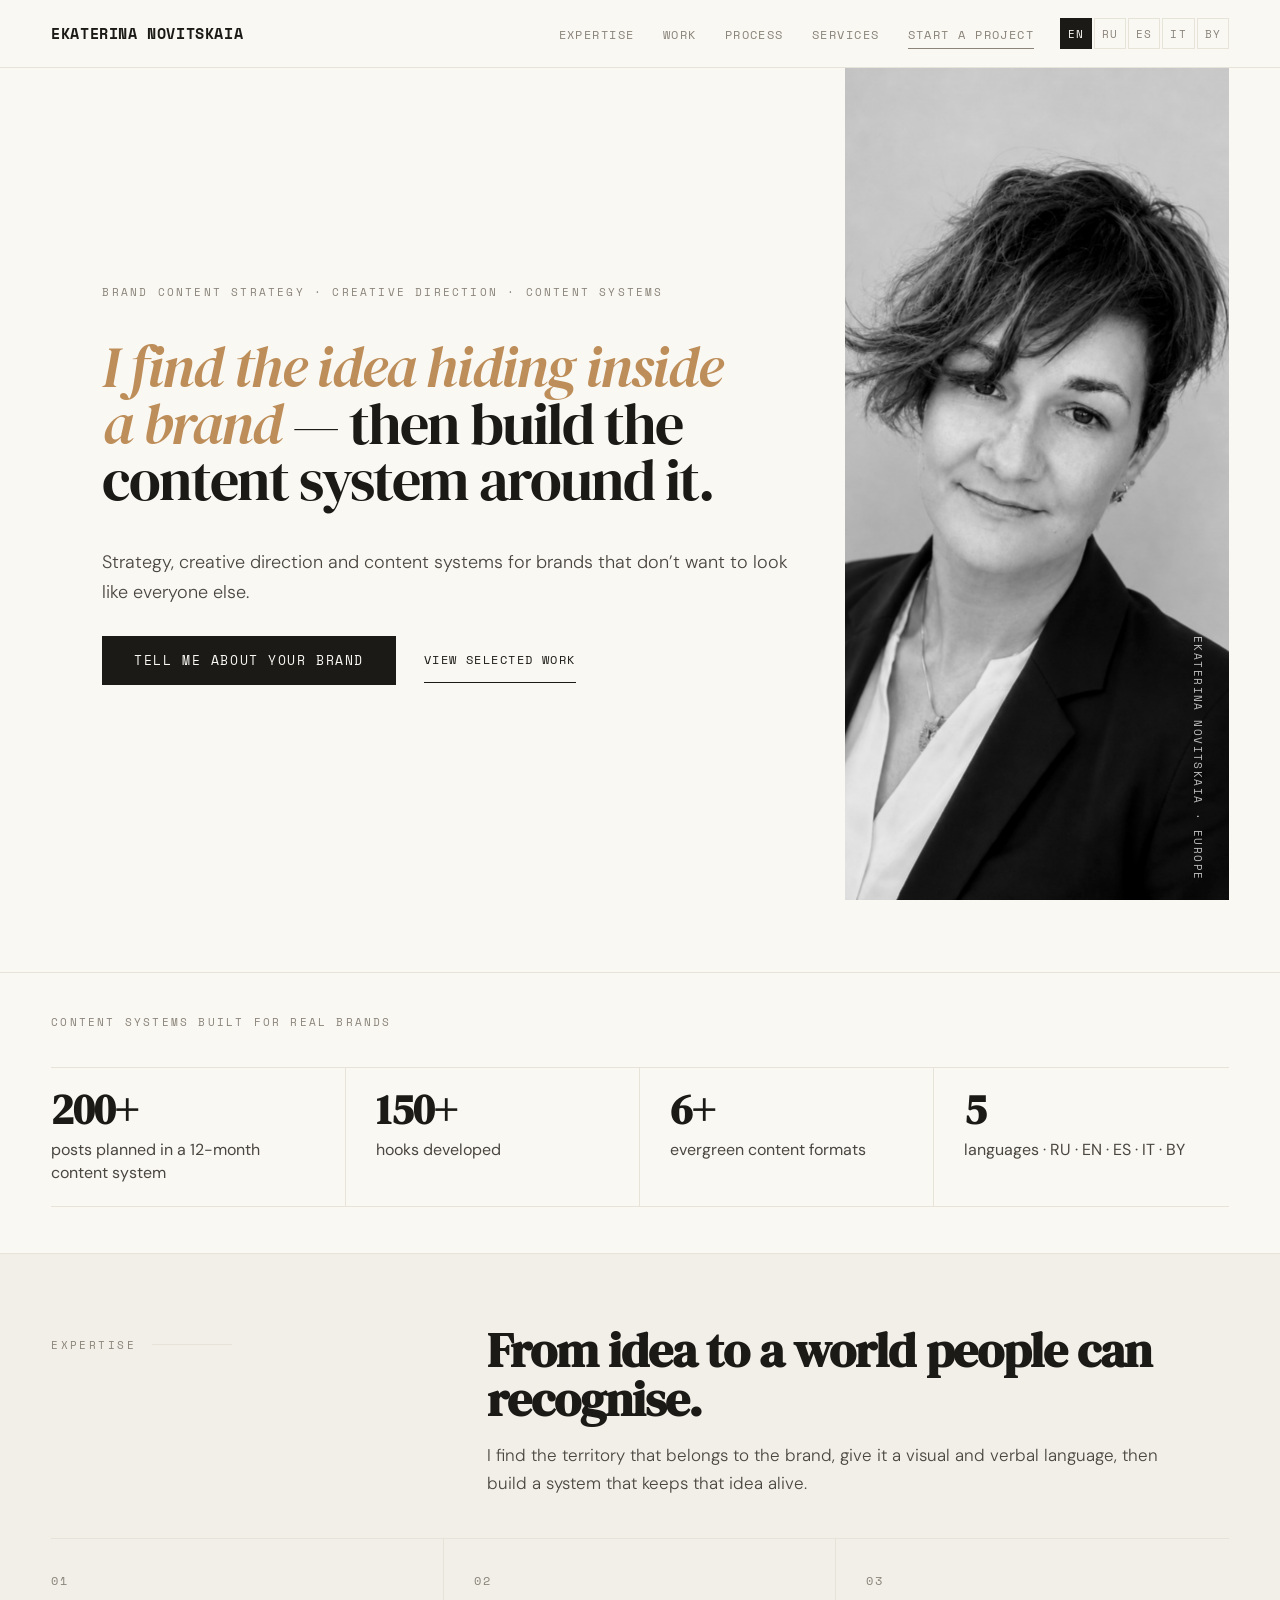
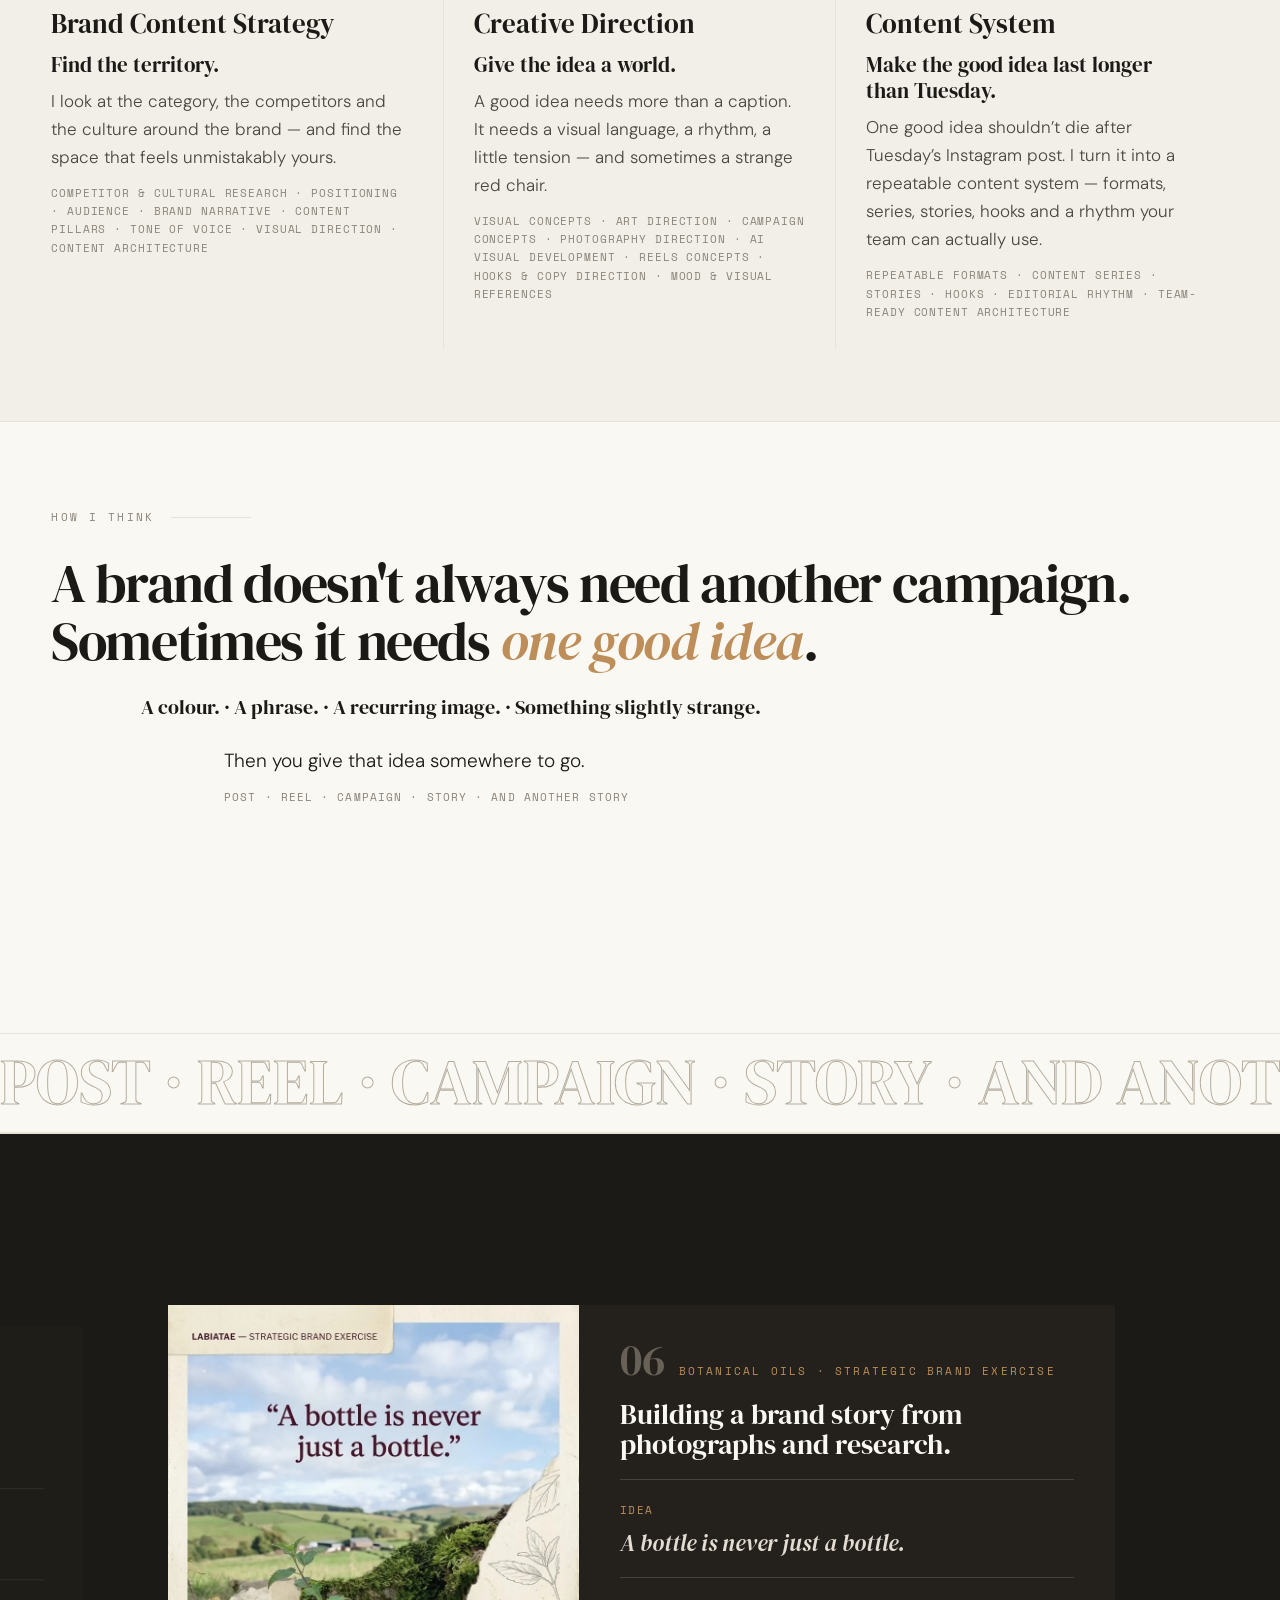
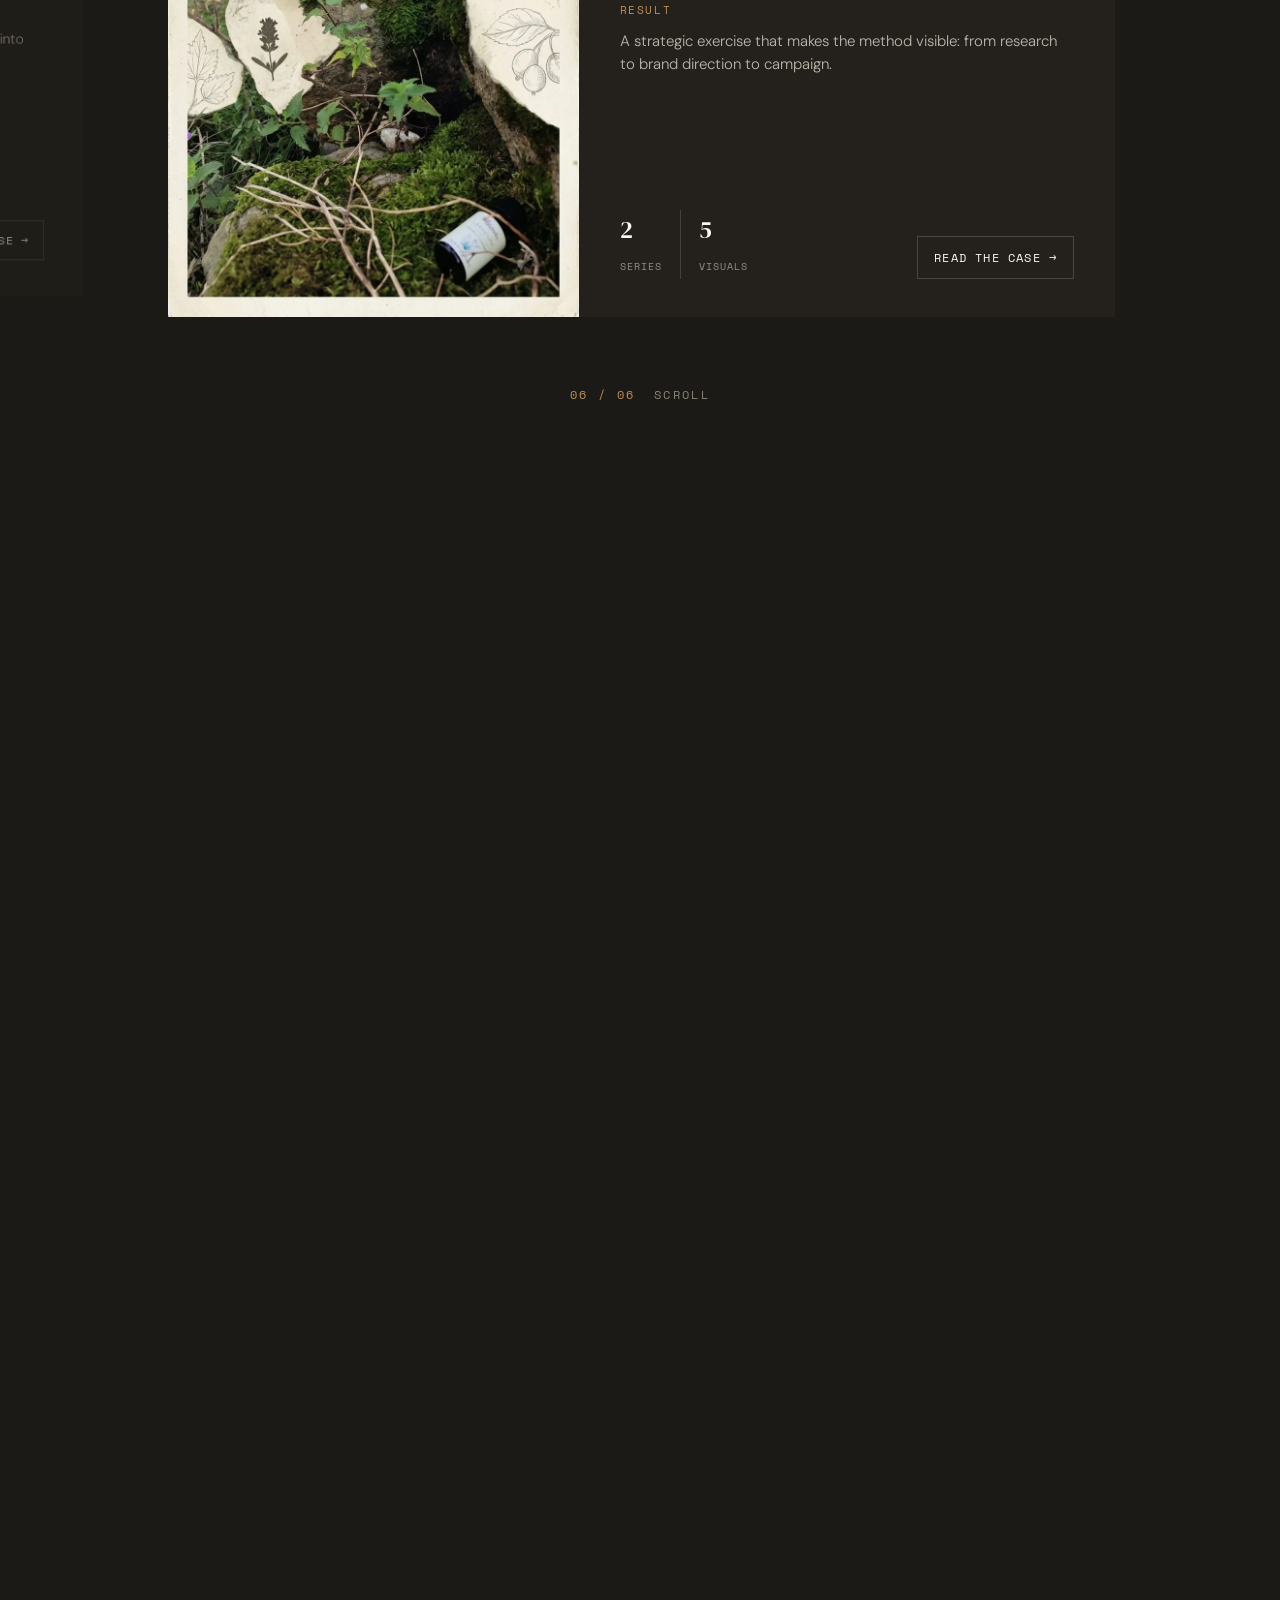
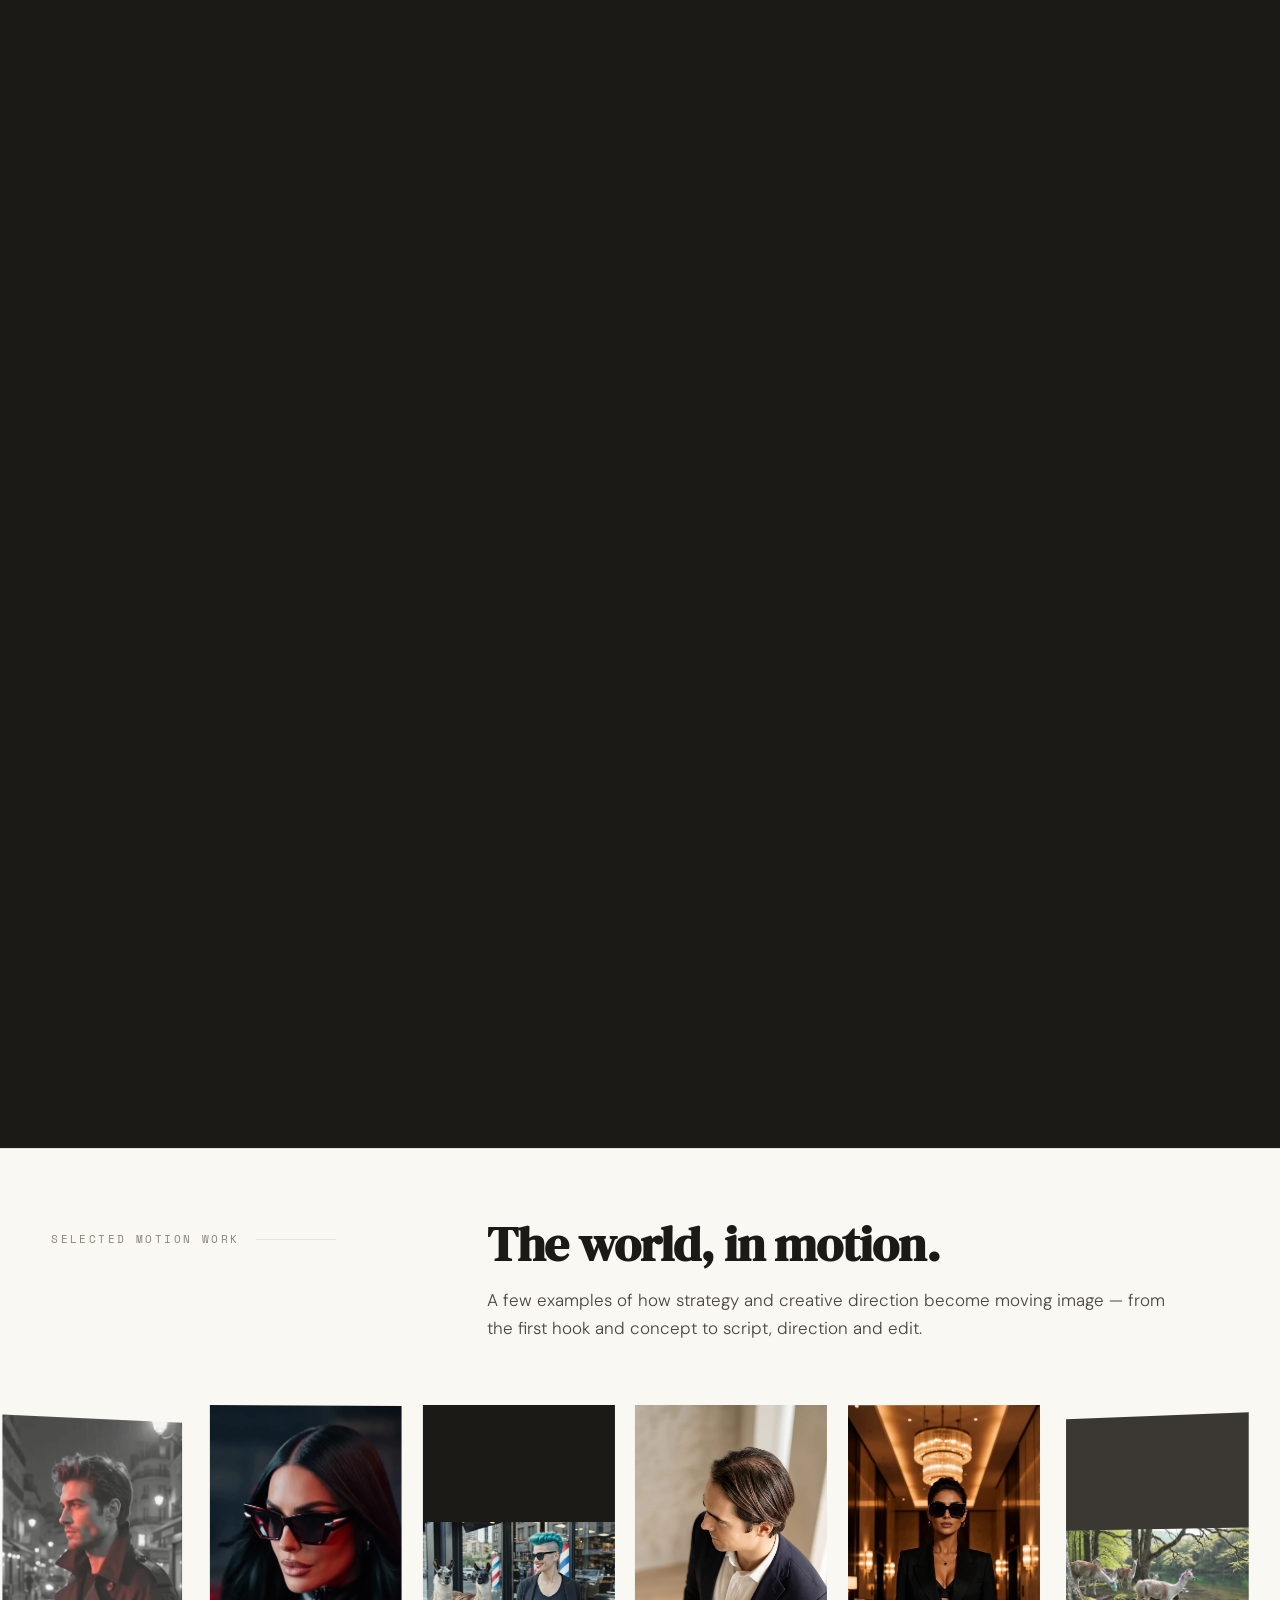
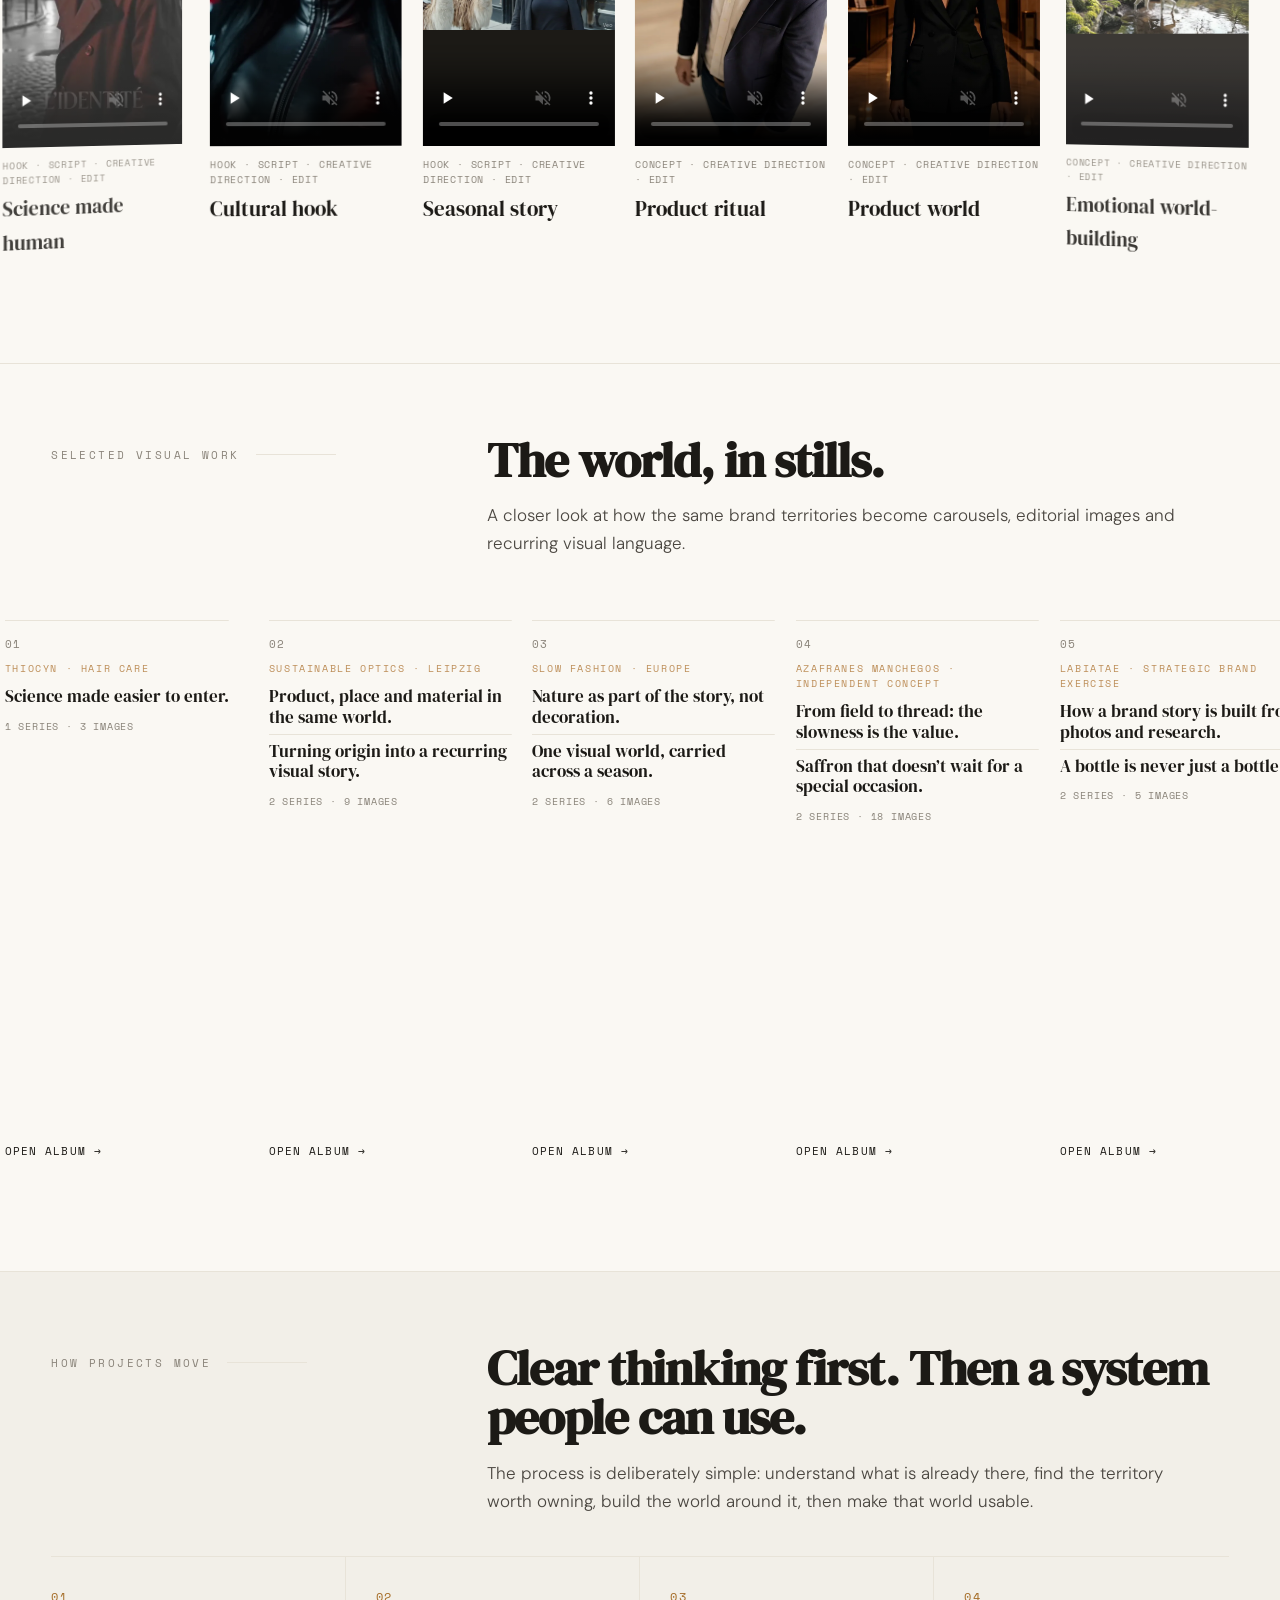
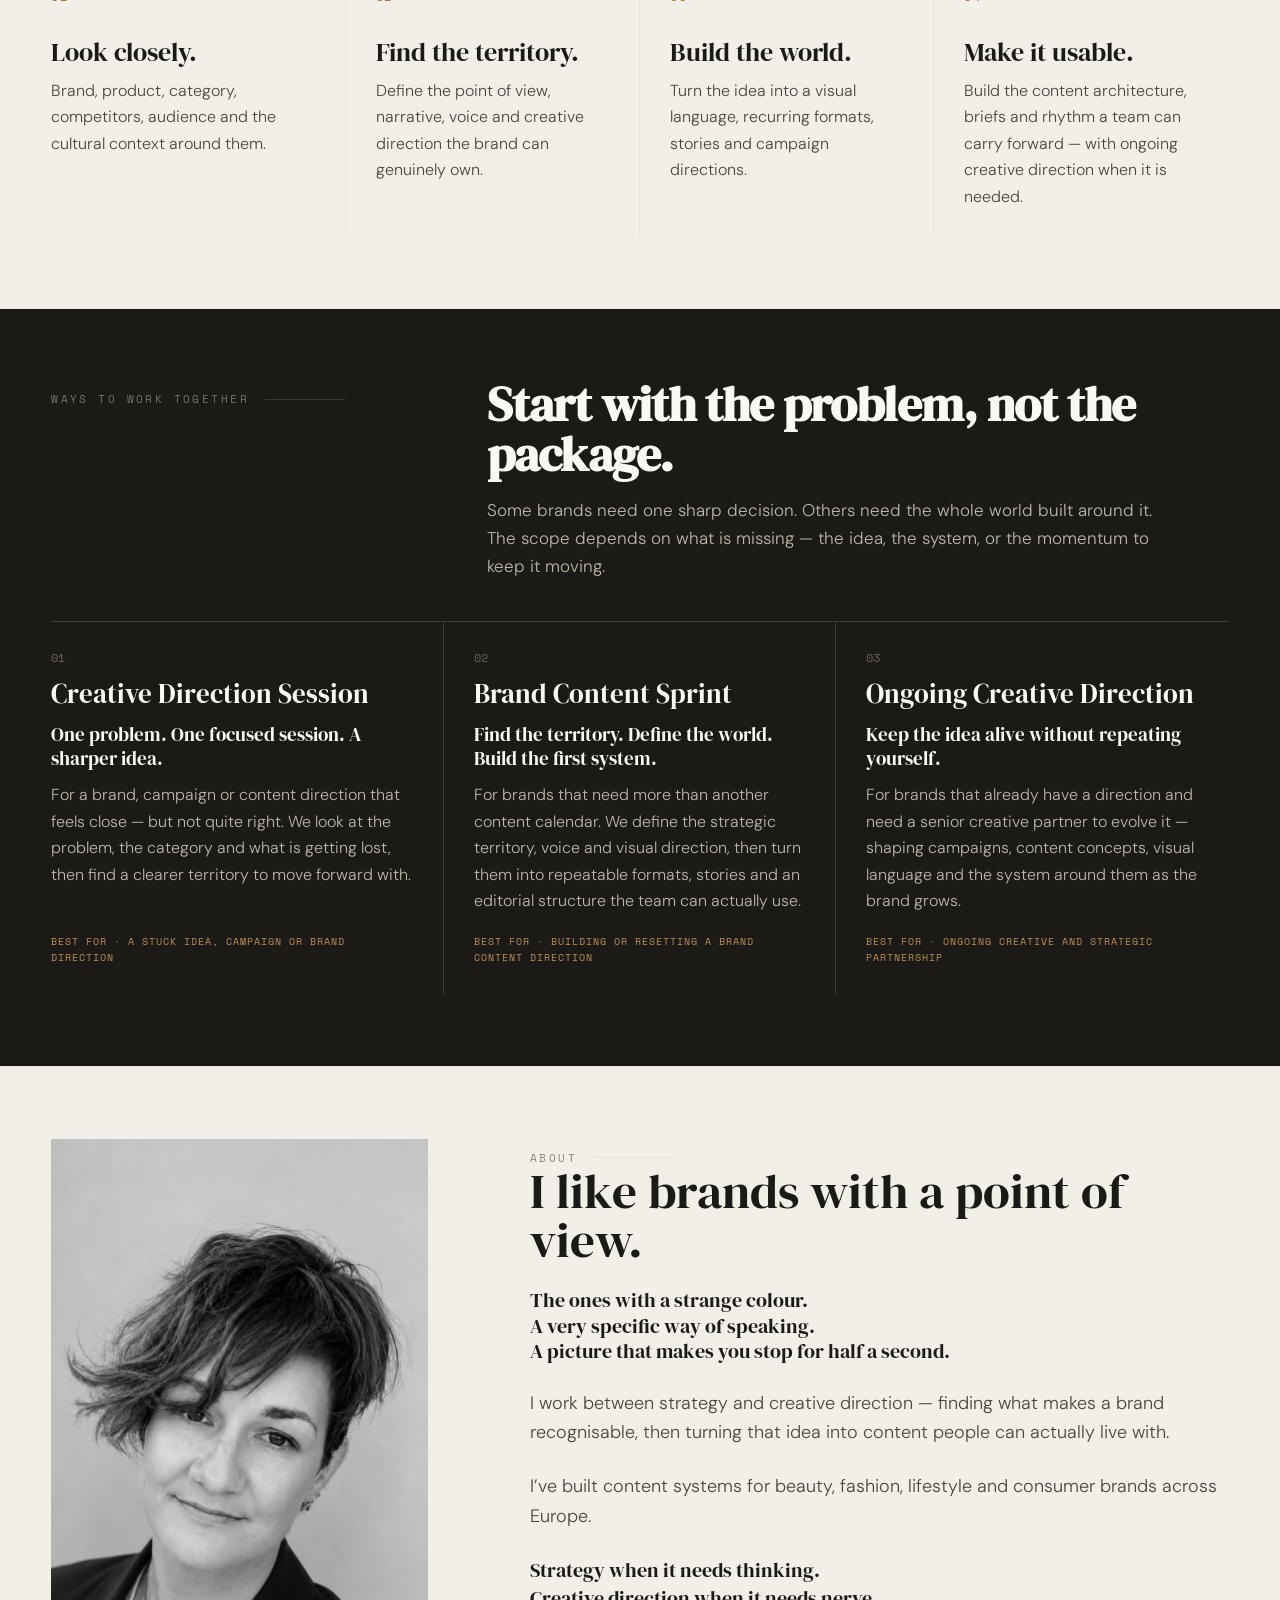
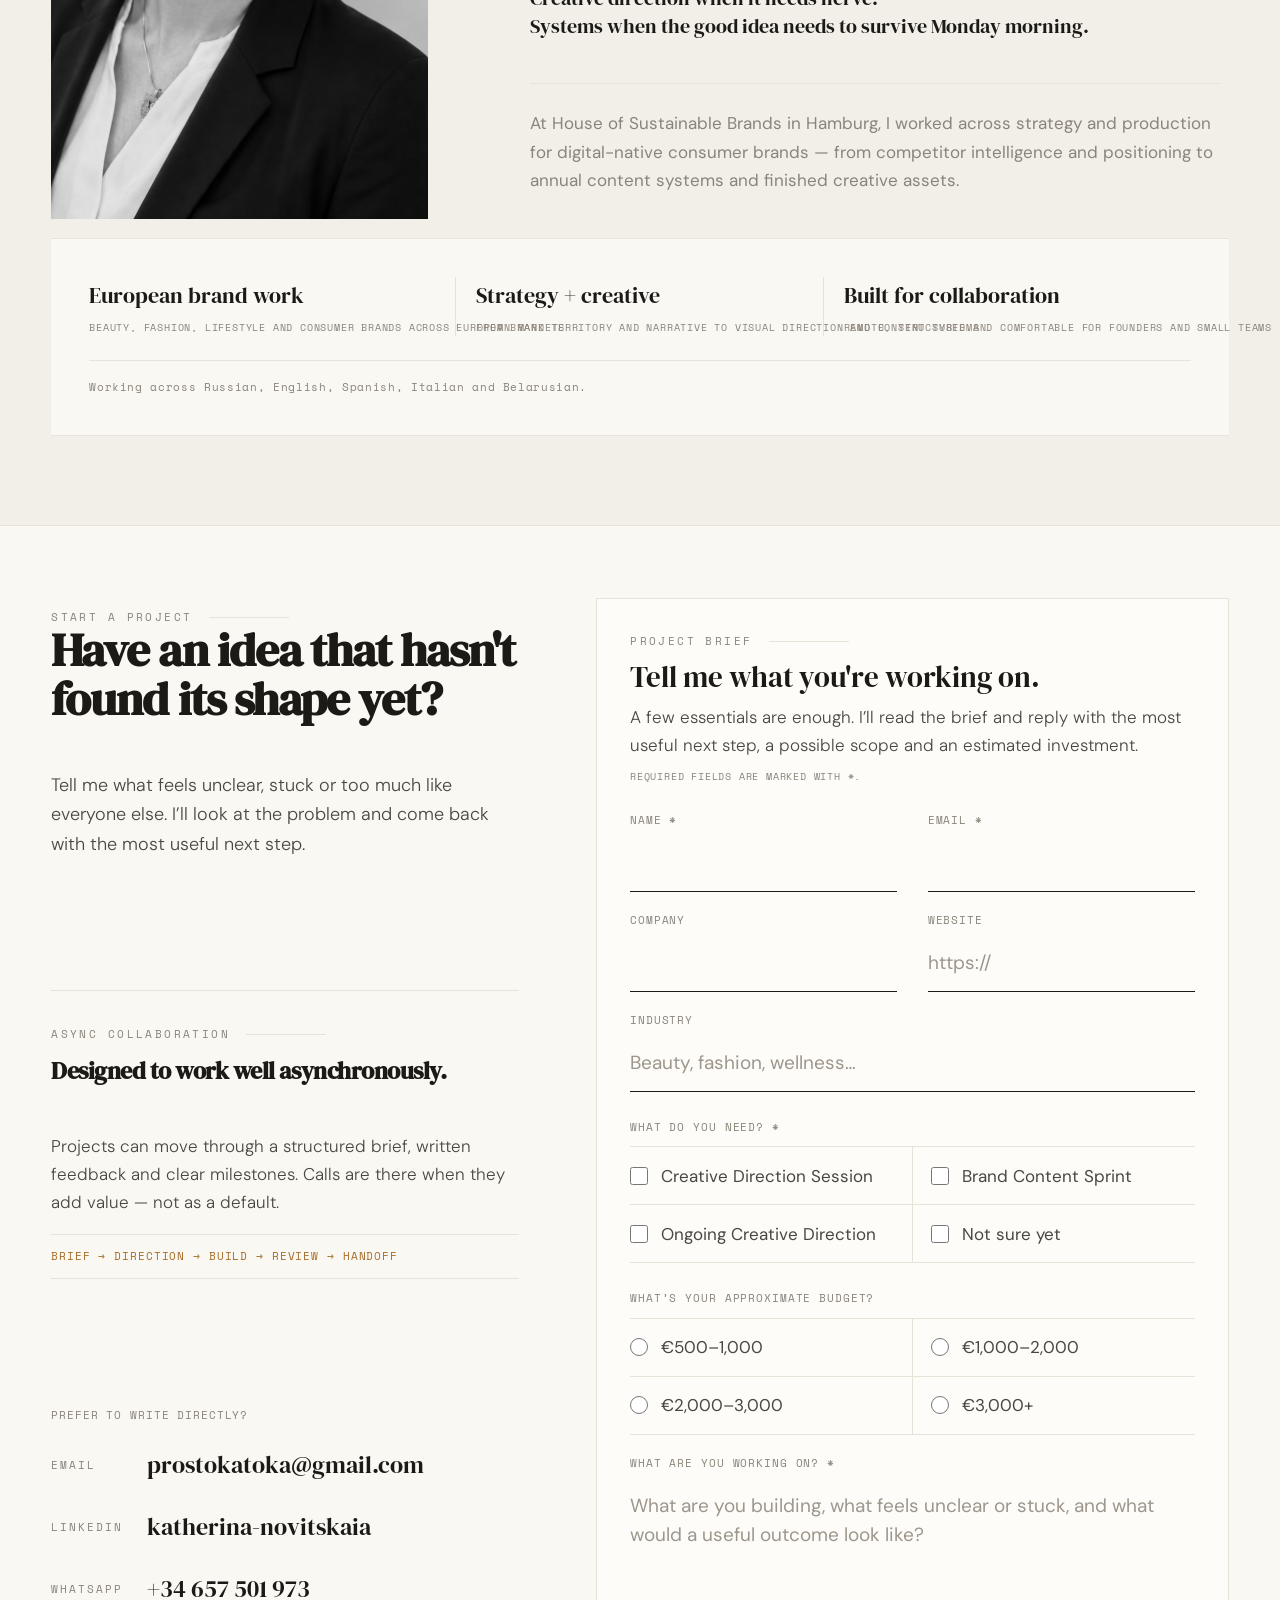
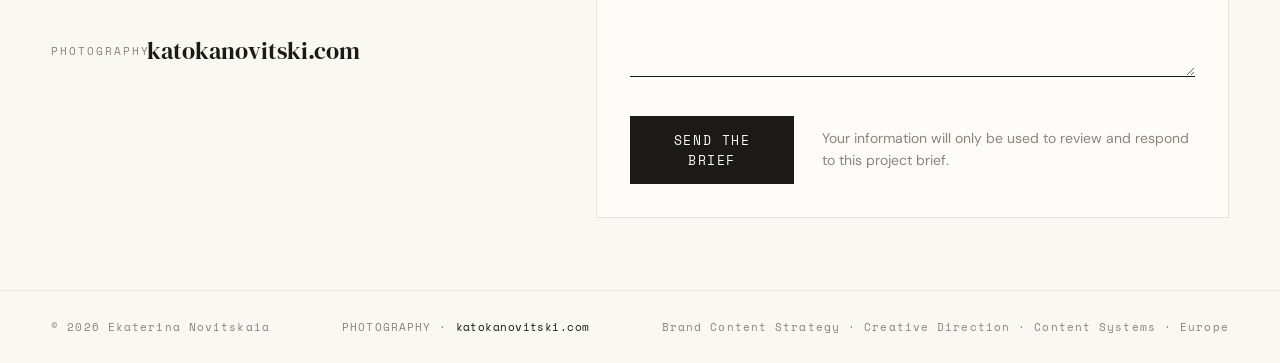
==== commit 0a9eb557: "Bump stylesheet version" ====
--- a/index.source.html
+++ b/index.source.html
@@ -20,7 +20,7 @@
 <link rel="preconnect" href="https://fonts.googleapis.com">
 <link rel="preconnect" href="https://fonts.gstatic.com" crossorigin>
 <link href="https://fonts.googleapis.com/css2?family=DM+Serif+Display:ital@0;1&amp;family=Space+Mono:ital,wght@0,400;0,700;1,400&amp;family=DM+Sans:wght@300;400;500&amp;display=swap" rel="stylesheet">
-<link rel="stylesheet" href="strategic.css?v=20261124-type">
+<link rel="stylesheet" href="strategic.css?v=20261124-phone">
 </head>
 <body>
 <nav></nav>
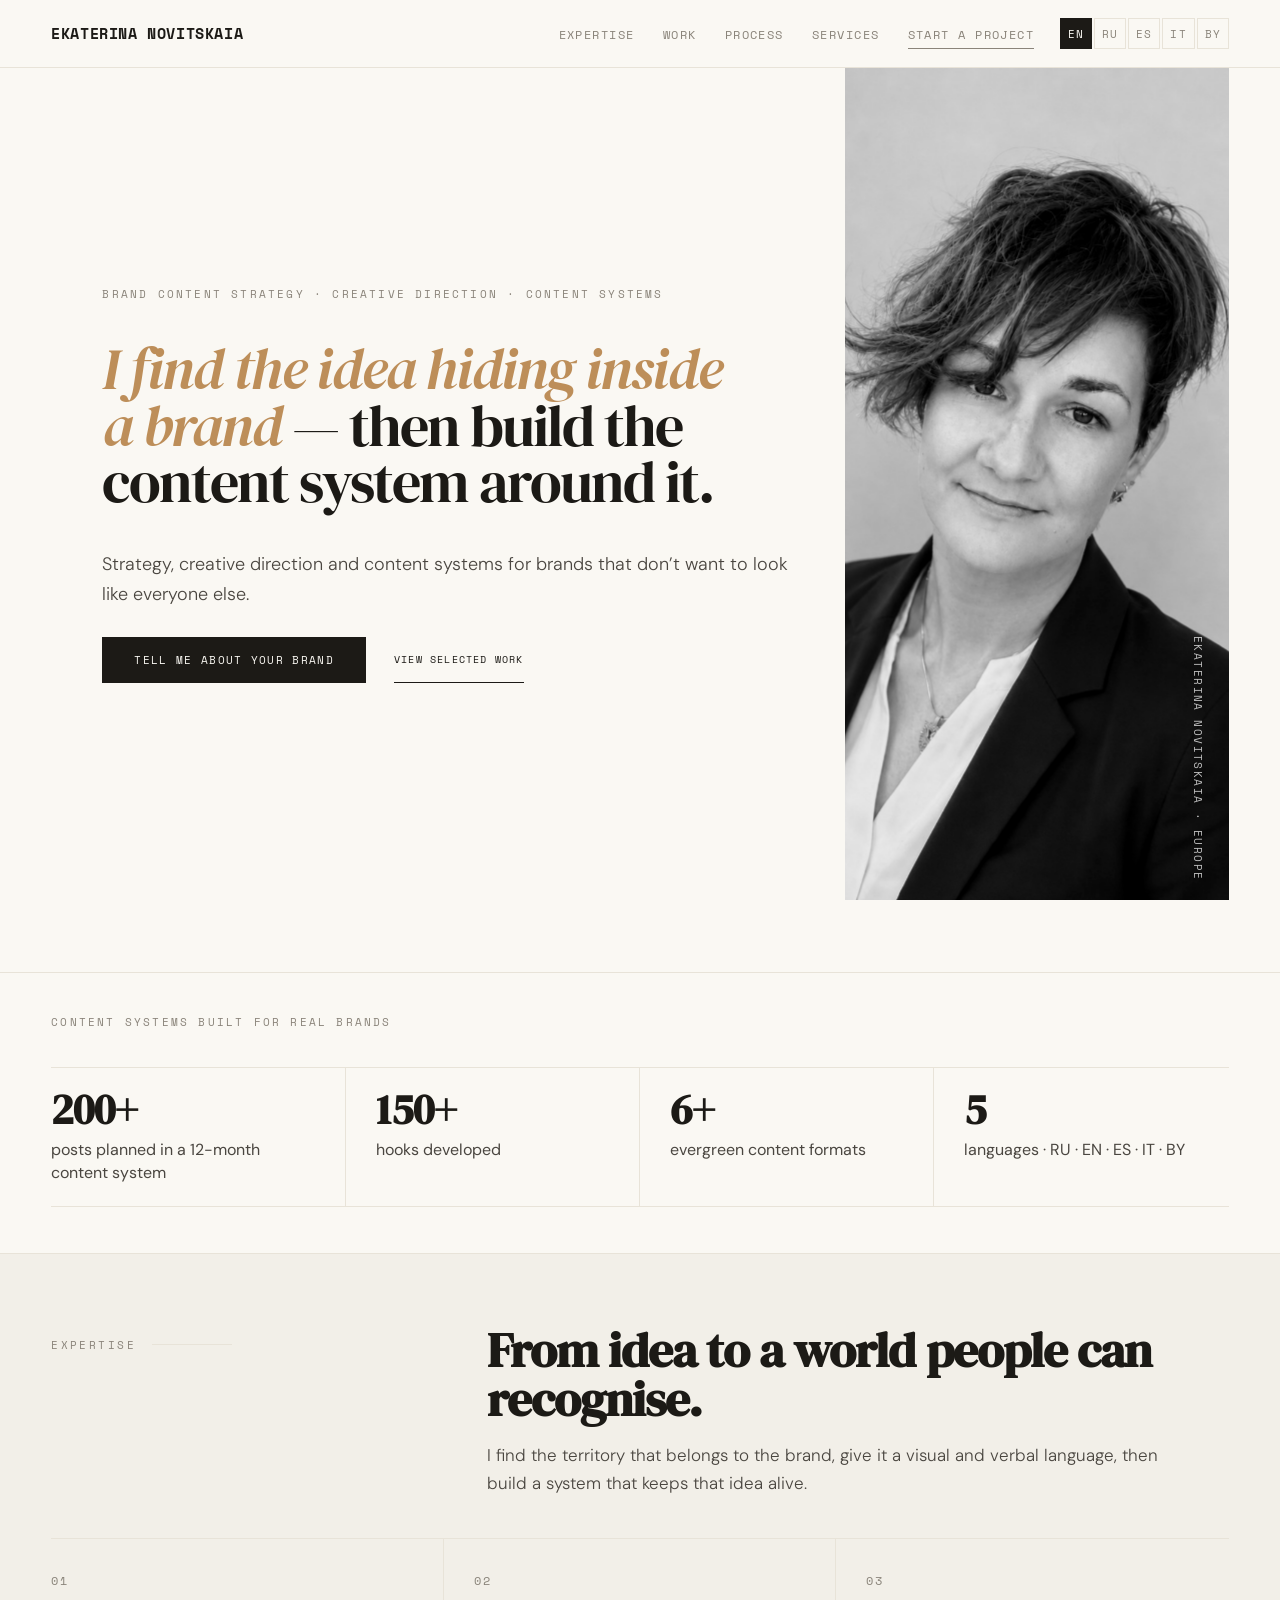
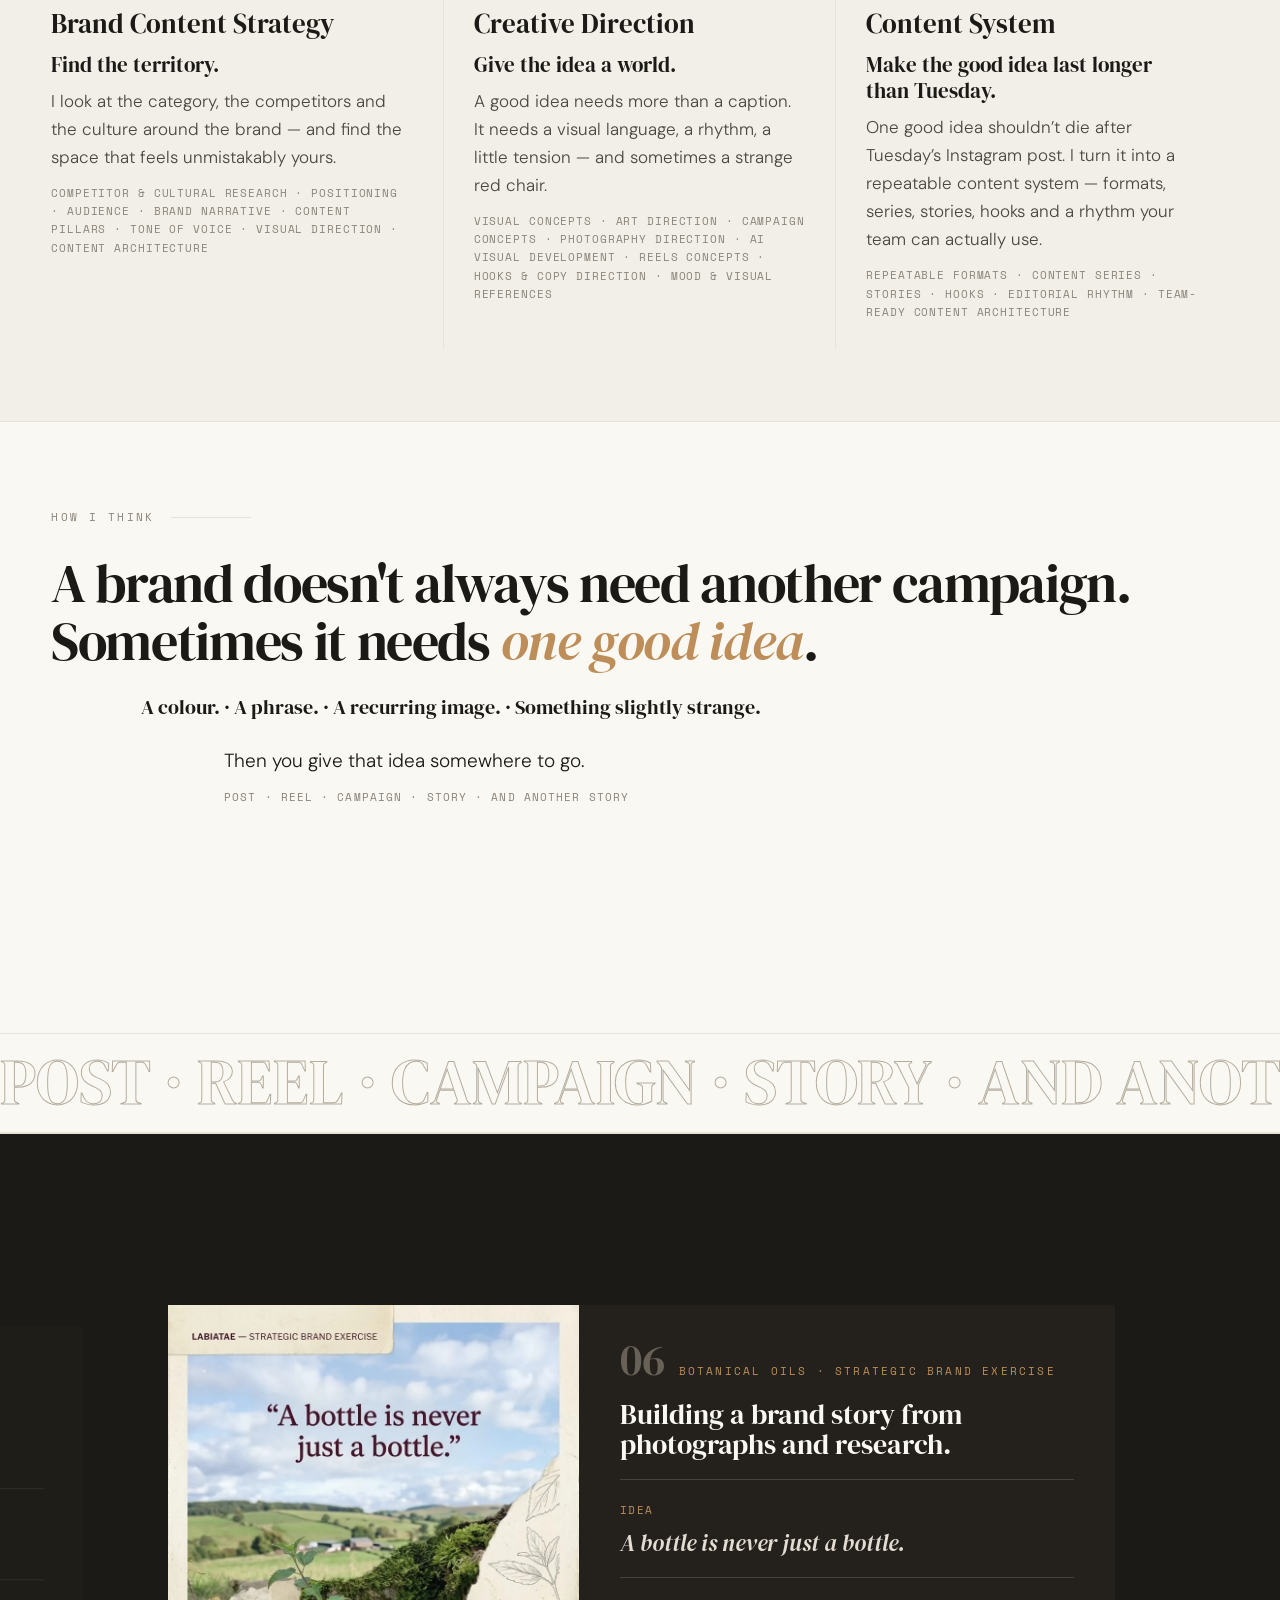
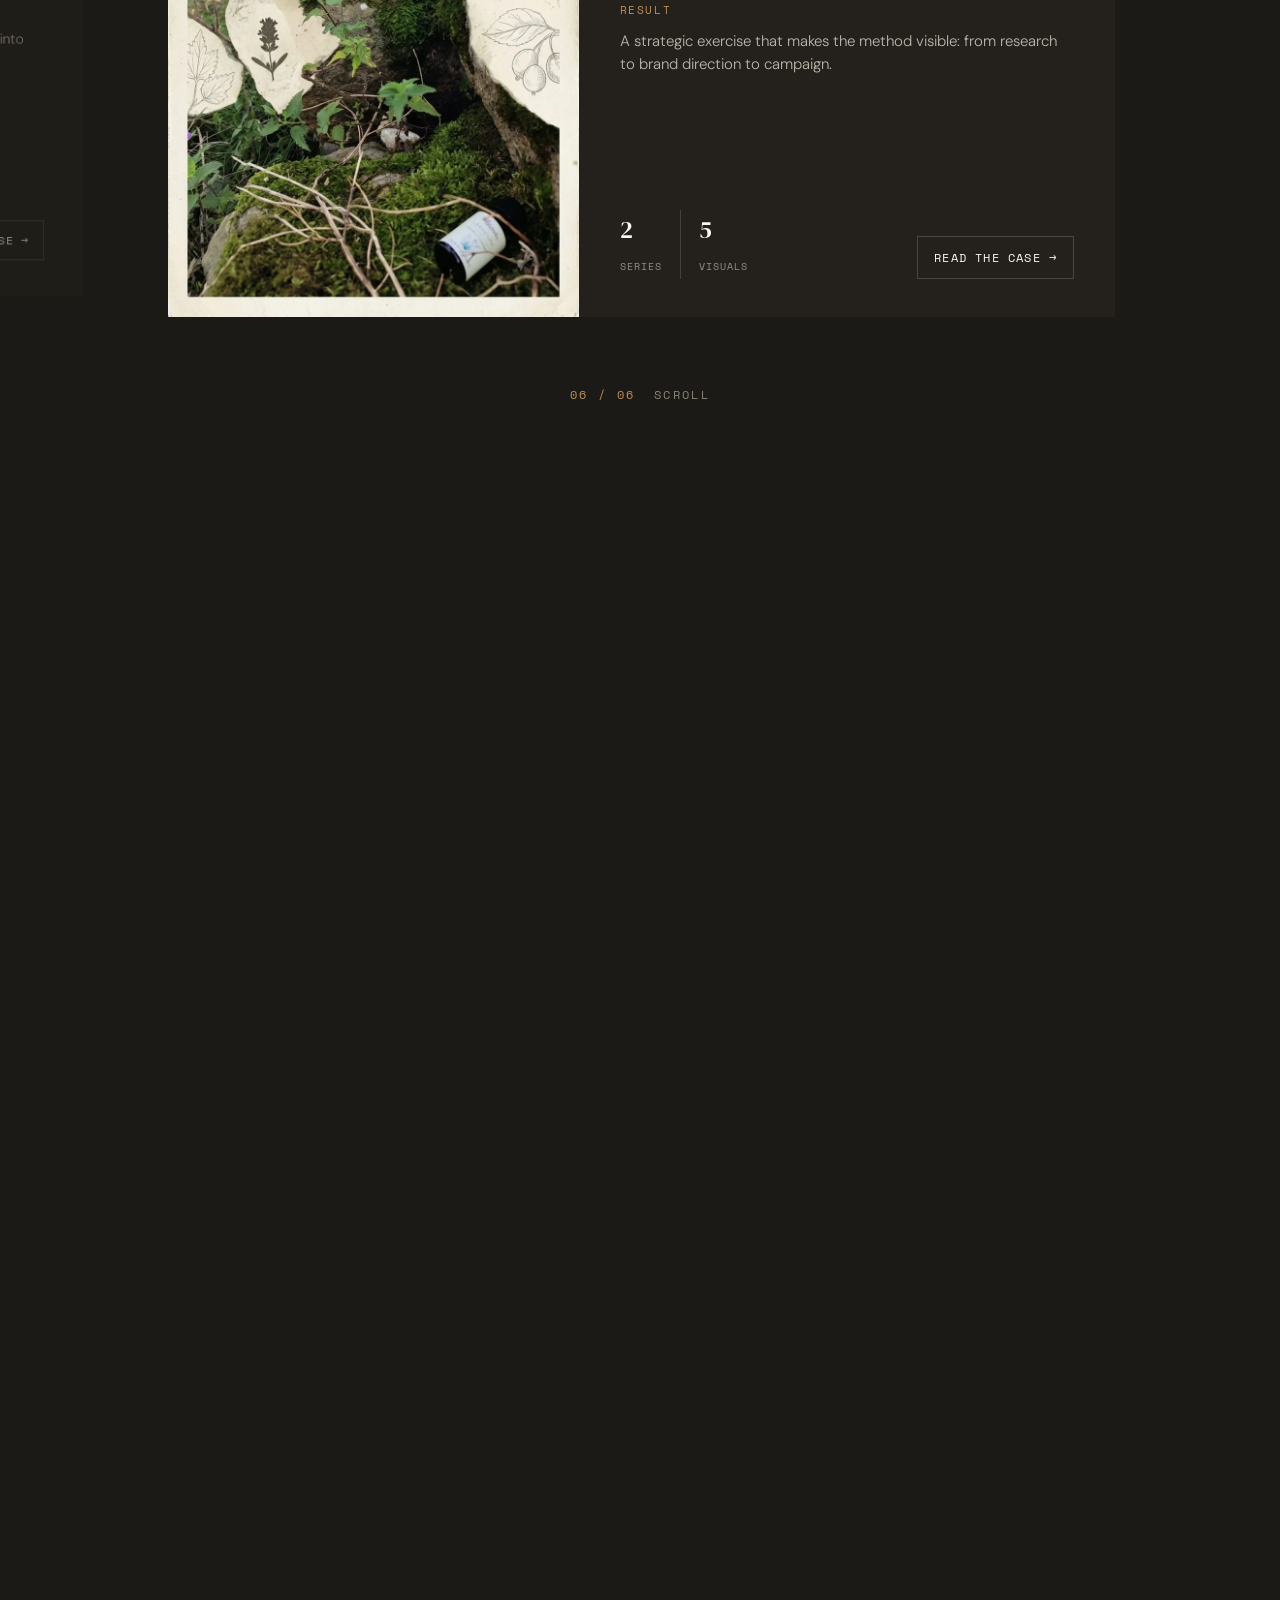
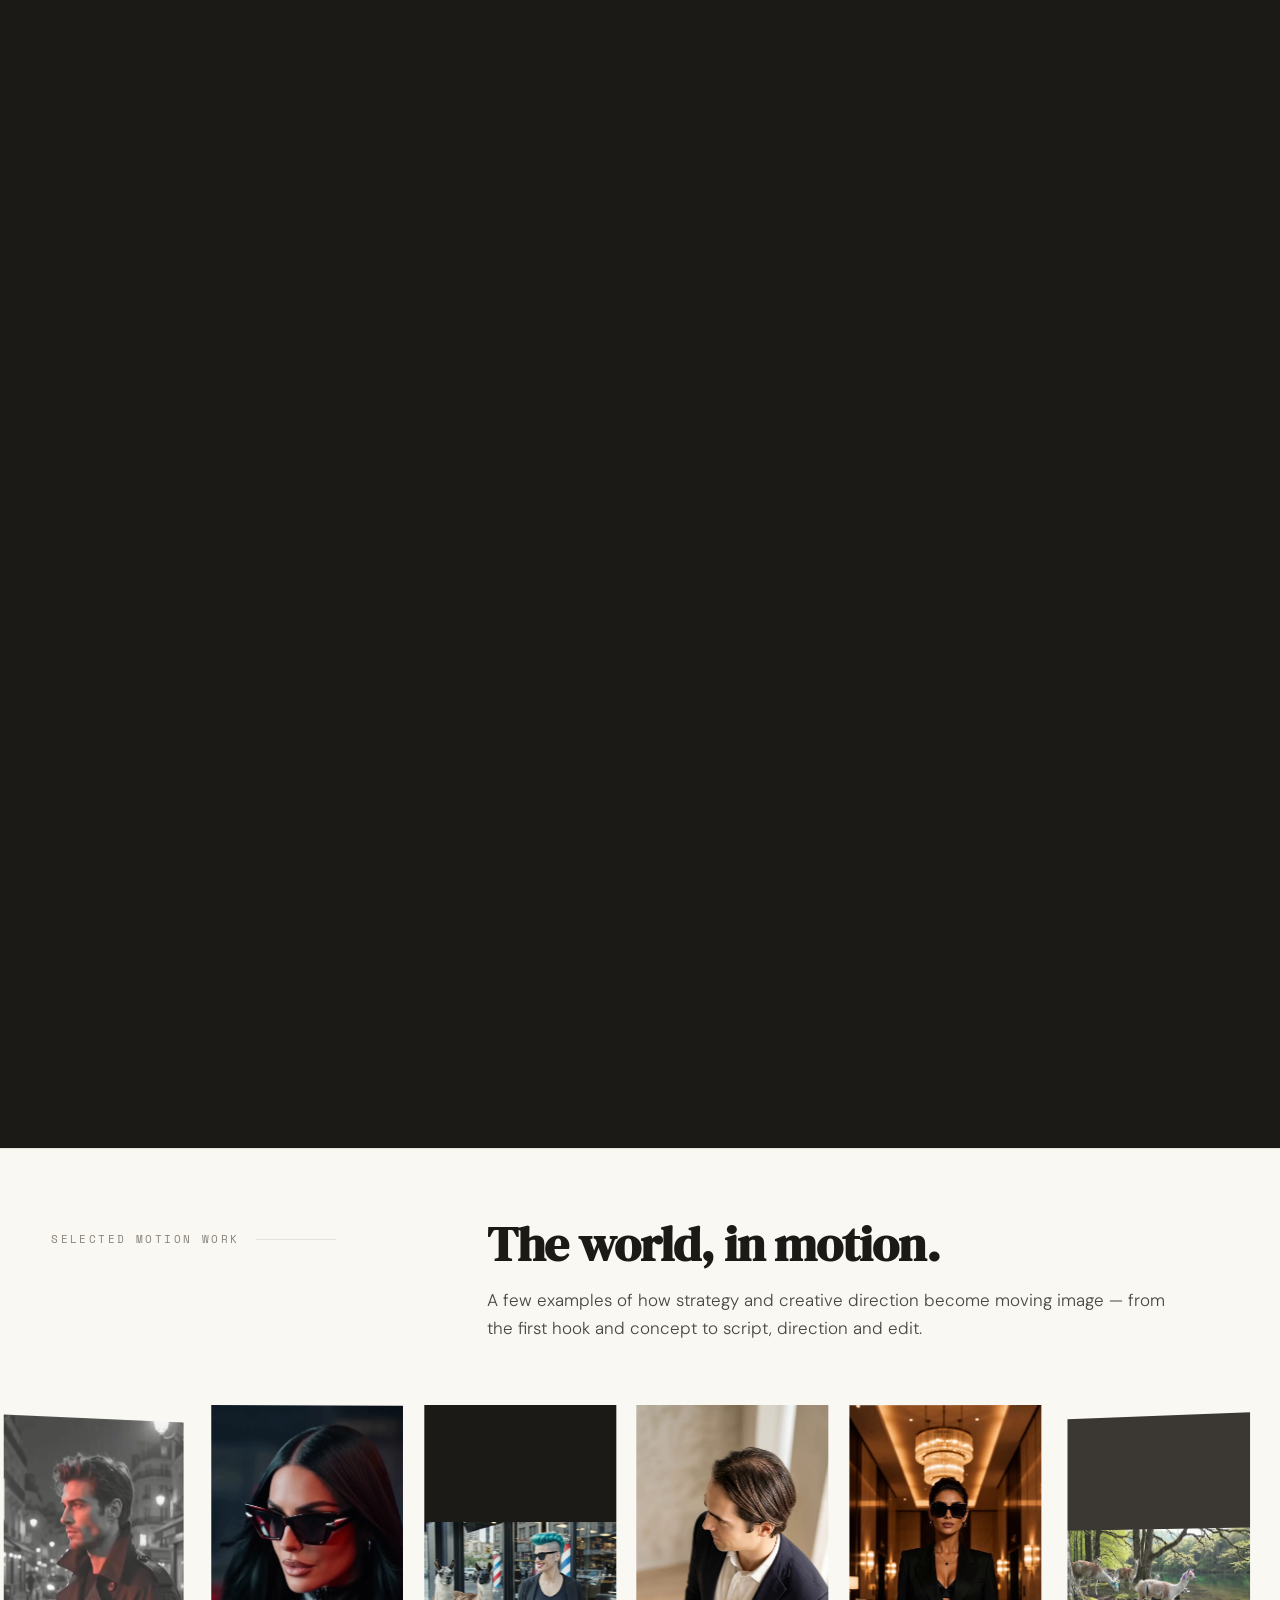
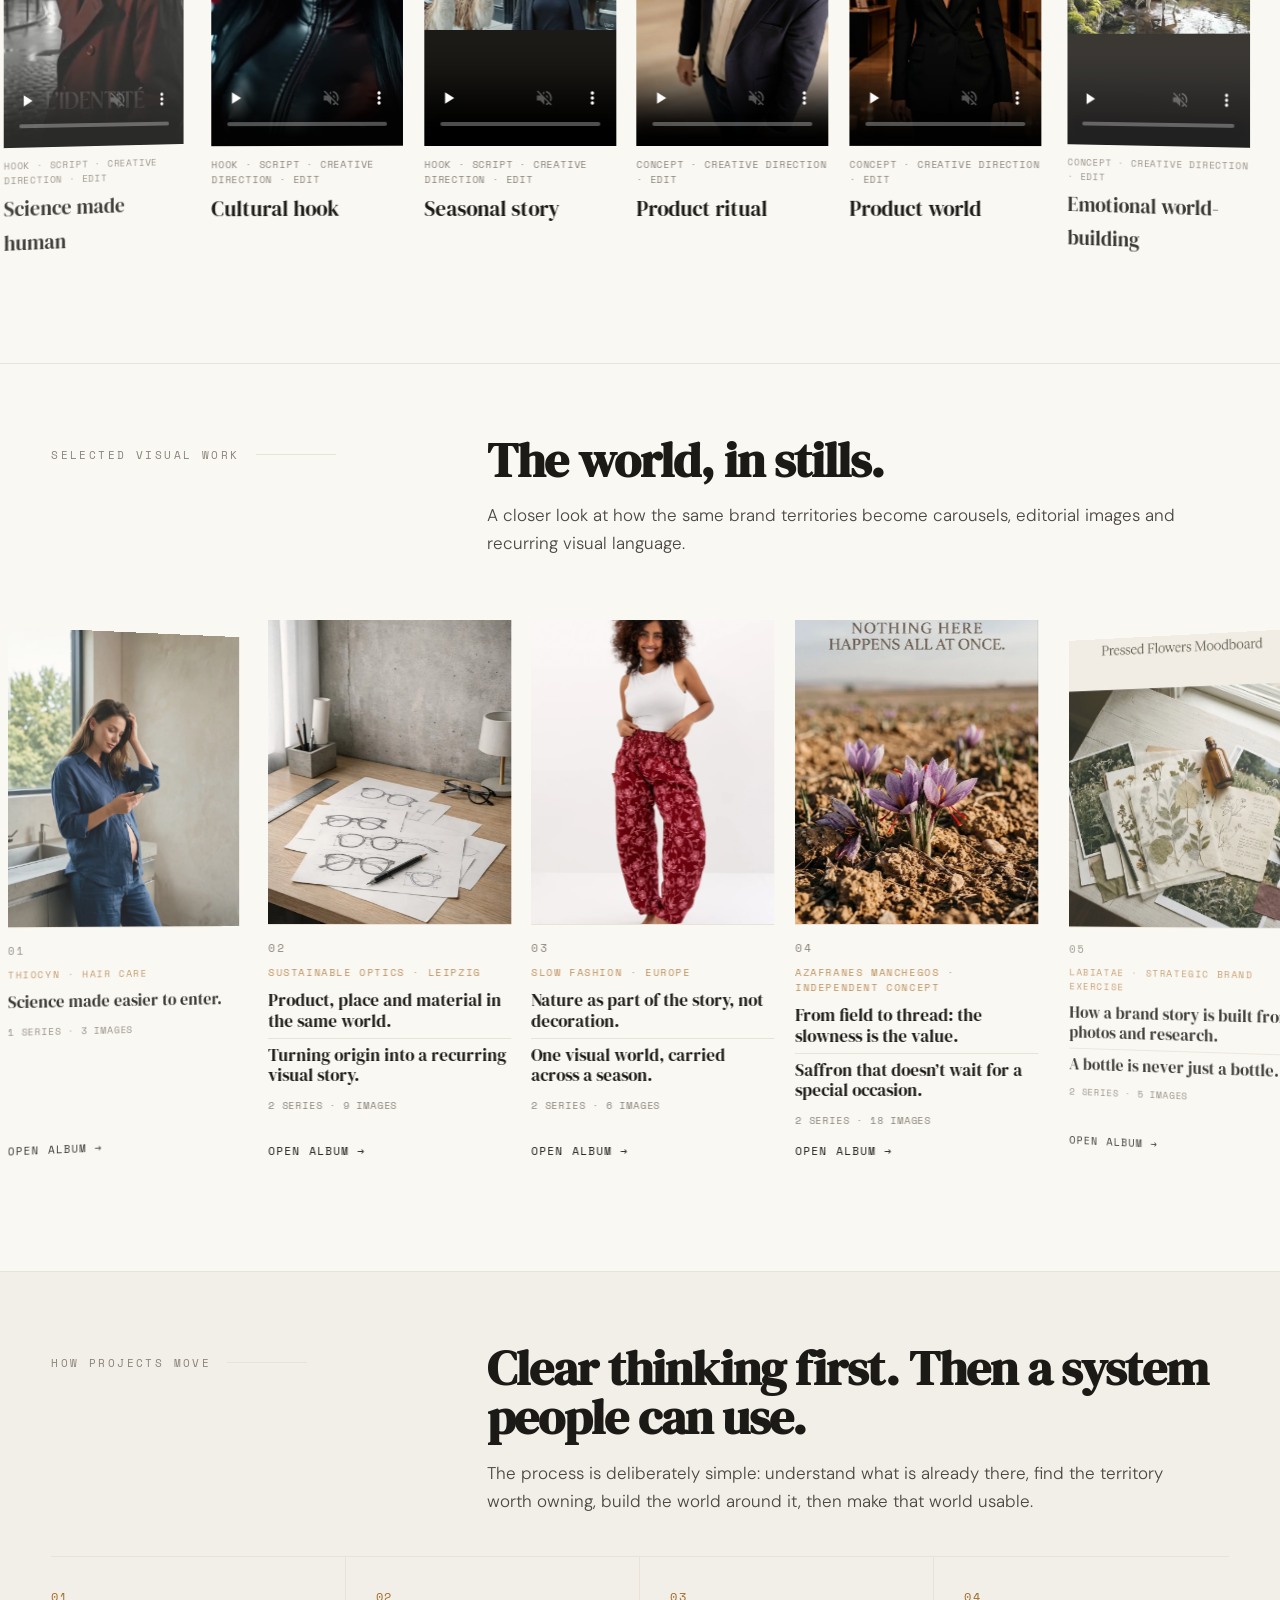
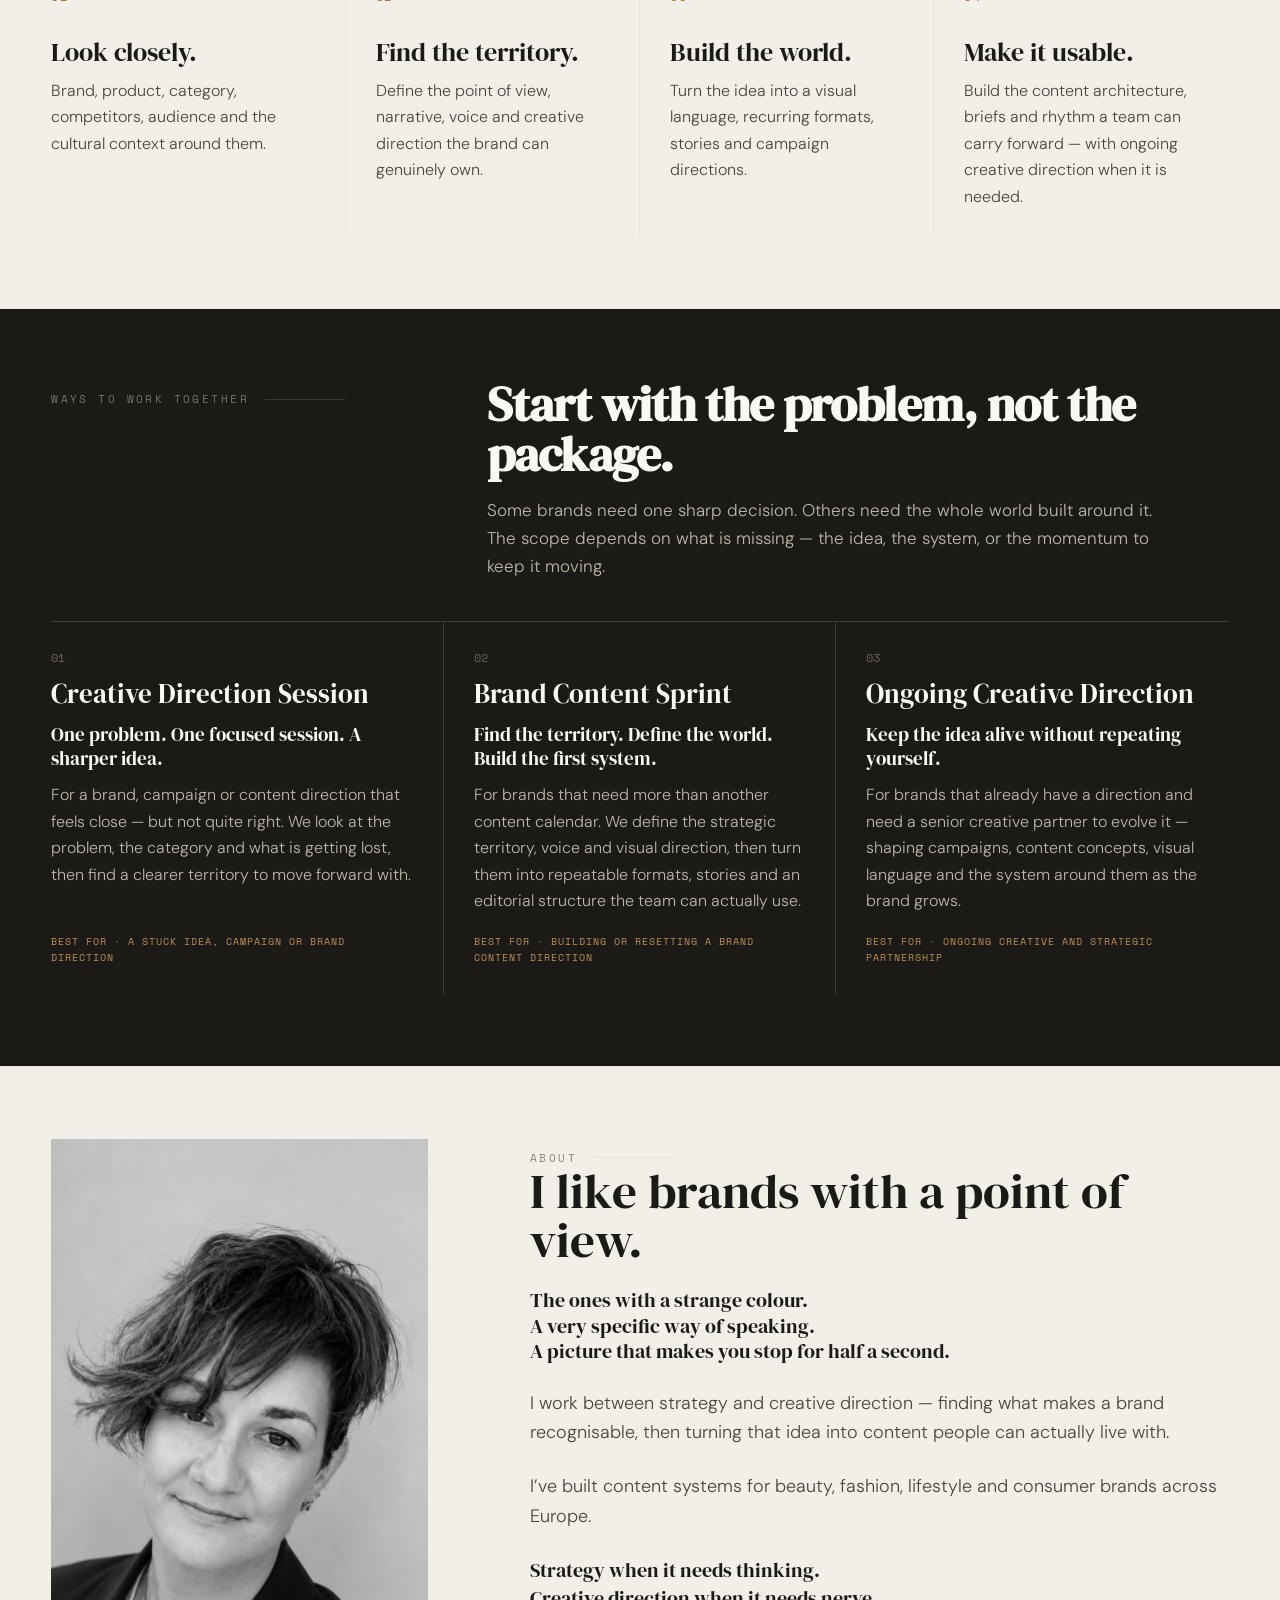
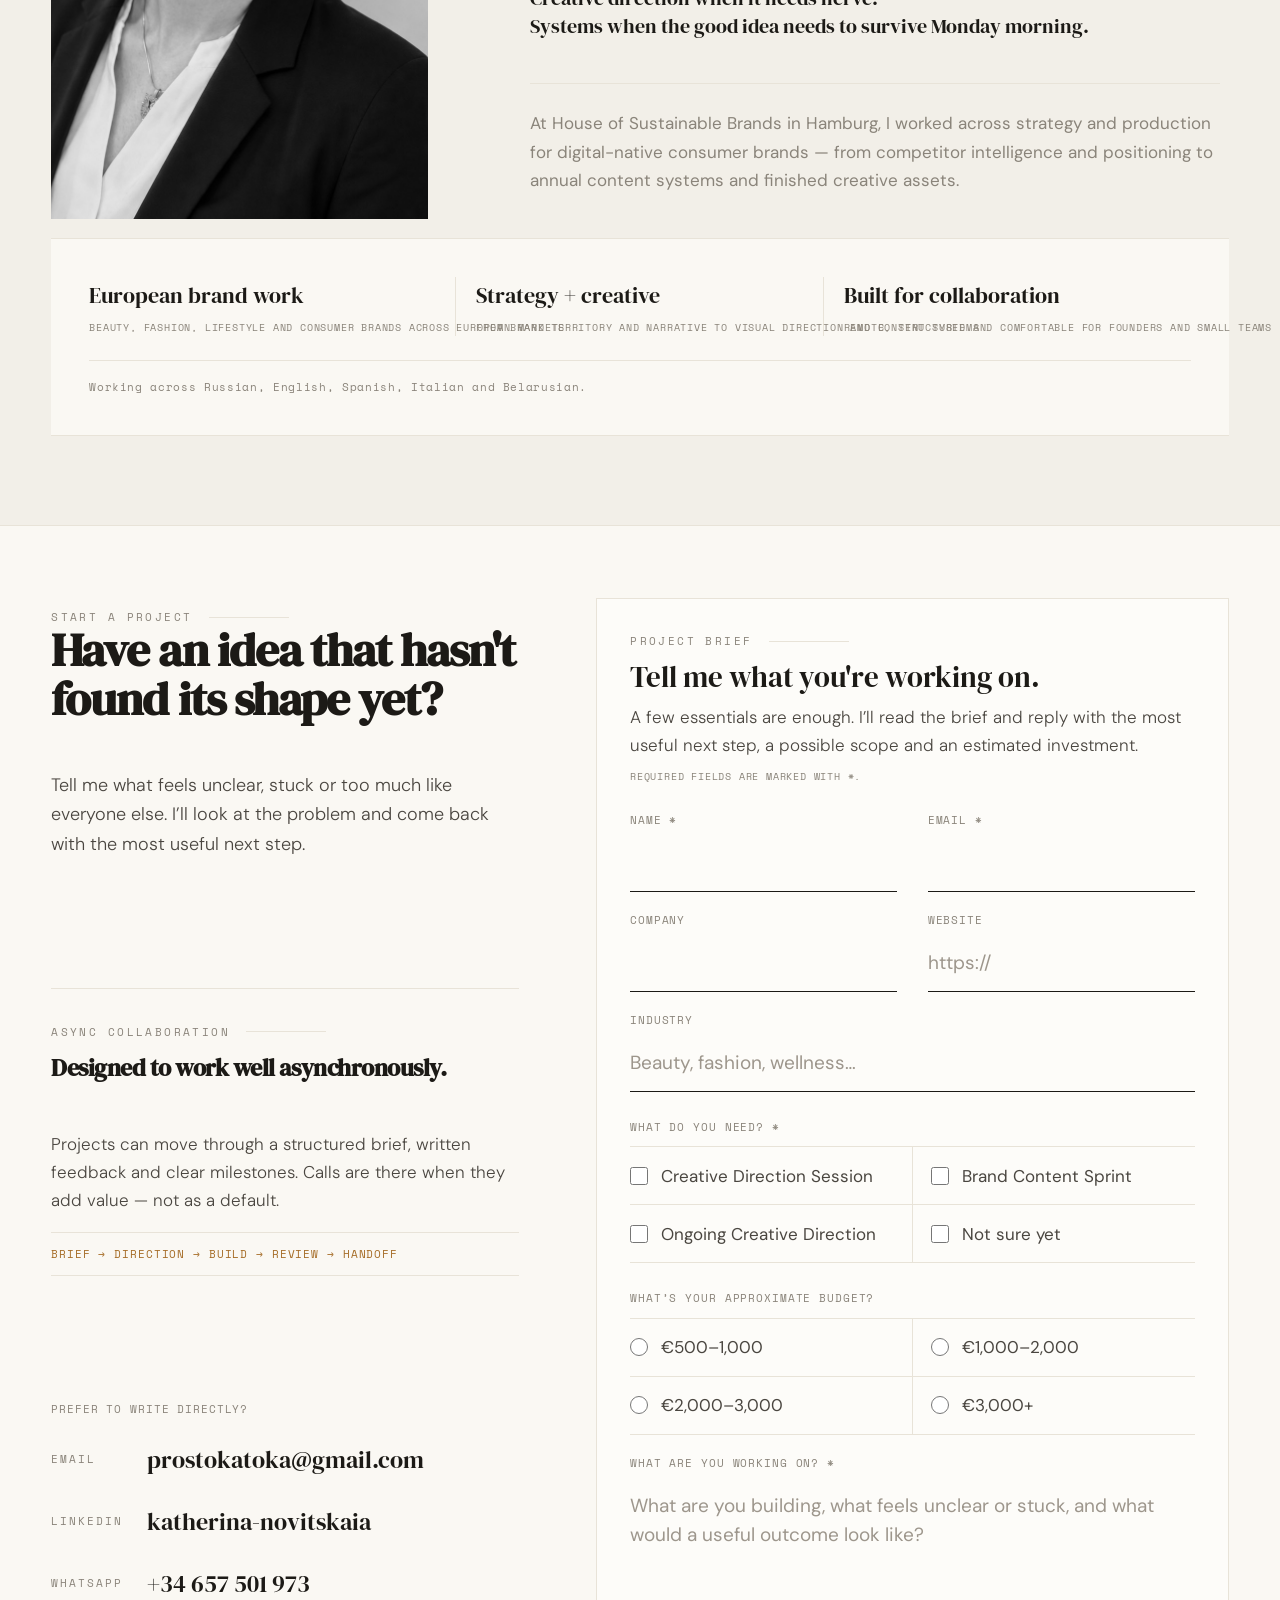
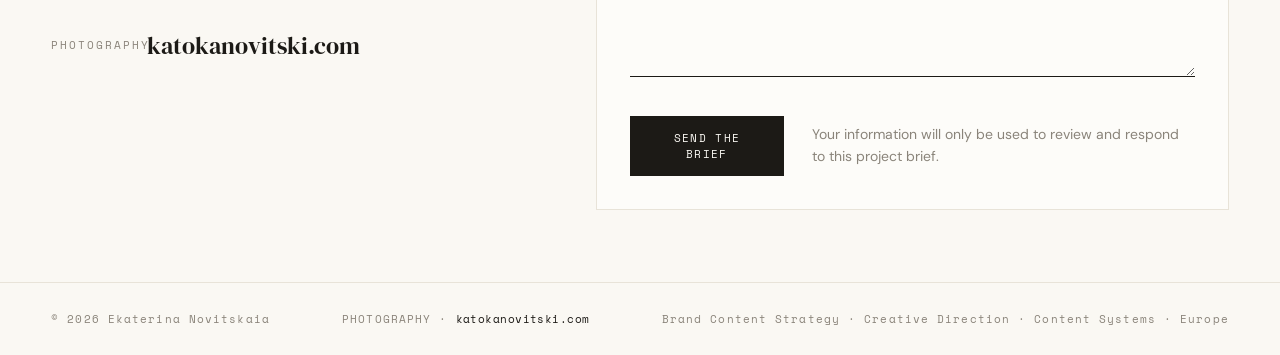
==== commit 49f871c4: "Add lavender industry poster series" ====
--- a/index.source.html
+++ b/index.source.html
@@ -20,7 +20,7 @@
 <link rel="preconnect" href="https://fonts.googleapis.com">
 <link rel="preconnect" href="https://fonts.gstatic.com" crossorigin>
 <link href="https://fonts.googleapis.com/css2?family=DM+Serif+Display:ital@0;1&amp;family=Space+Mono:ital,wght@0,400;0,700;1,400&amp;family=DM+Sans:wght@300;400;500&amp;display=swap" rel="stylesheet">
-<link rel="stylesheet" href="strategic.css?v=20261124-phone">
+<link rel="stylesheet" href="strategic.css?v=20261127-albums">
 </head>
 <body>
 <nav></nav>
@@ -277,6 +277,29 @@
         <div class="gallery-caption-role" data-i18n="gallery14Role">Land series · Art direction + storytelling</div>
       </div>
     </article>
+
+    <article class="gallery-item gallery-item--tall" data-case="lavender" data-type="photo">
+      <div class="carousel" role="group" aria-label="Palentina de Aromáticas industry posters" tabindex="0">
+        <div class="carousel-track">
+          <img loading="lazy" decoding="async" class="carousel-slide" src="assets/img/cases/lavender/industry-01.webp" alt="Lavender beyond the field." data-i18n-alt="gallery15Title">
+          <img loading="lazy" decoding="async" class="carousel-slide carousel-slide--wide" src="assets/img/cases/lavender/industry-02.webp" alt="Lavender beyond the field." data-i18n-alt="gallery15Title">
+          <img loading="lazy" decoding="async" class="carousel-slide" src="assets/img/cases/lavender/industry-03.webp" alt="Lavender beyond the field." data-i18n-alt="gallery15Title">
+          <img loading="lazy" decoding="async" class="carousel-slide" src="assets/img/cases/lavender/industry-04.webp" alt="Lavender beyond the field." data-i18n-alt="gallery15Title">
+          <img loading="lazy" decoding="async" class="carousel-slide" src="assets/img/cases/lavender/industry-05.webp" alt="Lavender beyond the field." data-i18n-alt="gallery15Title">
+          <img loading="lazy" decoding="async" class="carousel-slide" src="assets/img/cases/lavender/industry-06.webp" alt="Lavender beyond the field." data-i18n-alt="gallery15Title">
+        </div>
+        <button class="carousel-btn prev" type="button">&#8592;</button>
+        <button class="carousel-btn next" type="button">&#8594;</button>
+        <div class="carousel-counter" aria-live="polite">1 / 6</div>
+      </div>
+      <div class="gallery-caption">
+        <div class="gallery-caption-brand" data-i18n="gallery15Brand">Palentina de Aromáticas · Independent concept</div>
+        <div class="gallery-caption-title" data-i18n="gallery15Title">Lavender beyond the field.</div>
+        <div class="gallery-caption-role" data-i18n="gallery15Role">Industry posters · Concept + copy</div>
+      </div>
+    </article>
+
+
   </div>
 </section>
 
@@ -292,6 +315,6 @@
   <div class="lb-counter" id="lb-counter"></div>
 </div>
 
-<script src="strategic.js?v=20261124-type"></script>
+<script src="strategic.js?v=20261127-albums"></script>
 </body>
 </html>
--- a/strategic.css
+++ b/strategic.css
@@ -137,7 +137,7 @@
   color: var(--cream);
   cursor: pointer;
   font-family: var(--mono);
-  font-size: 13px;
+  font-size: 11px;
   letter-spacing: 0.12em;
   text-decoration: none;
   text-transform: uppercase;
@@ -575,7 +575,7 @@
   border-bottom: 1px solid currentColor;
   color: inherit;
   font-family: var(--mono);
-  font-size: 12px;
+  font-size: 10px;
   letter-spacing: .12em;
   text-decoration: none;
   text-transform: uppercase;
@@ -1305,6 +1305,8 @@
 .album-panel.open .gallery-item { transform: none; opacity: 1; }
 .album-panel .gallery-item[hidden] { display: none; }
 .album-panel .carousel-slide { max-height: calc(100svh - 230px); object-fit: cover; }
+/* Landscape posters and photos inside portrait carousels: show whole, on a dark ground. */
+.carousel-slide--wide, .album-panel .carousel-slide--wide { object-fit: contain; background: #14110f; }
 .album-panel .gallery-caption { min-height: 0; padding: 12px 0 0; }
 .album-panel .gallery-caption-title { max-width: none; font-size: clamp(19px, 1.5vw, 24px); }
 .album-panel .gallery-caption-role { margin-top: 7px; }
@@ -1596,3 +1598,9 @@
 @media (max-height: 820px) {
   .stage-on .case-card-result { display: none; }
 }
+
+/* Phones: label above the value, so long addresses and translated labels never wrap. */
+@media (max-width: 600px) {
+  .contact-link { flex-direction: column; align-items: flex-start; gap: 4px; }
+  .contact-link-label { width: auto; }
+}
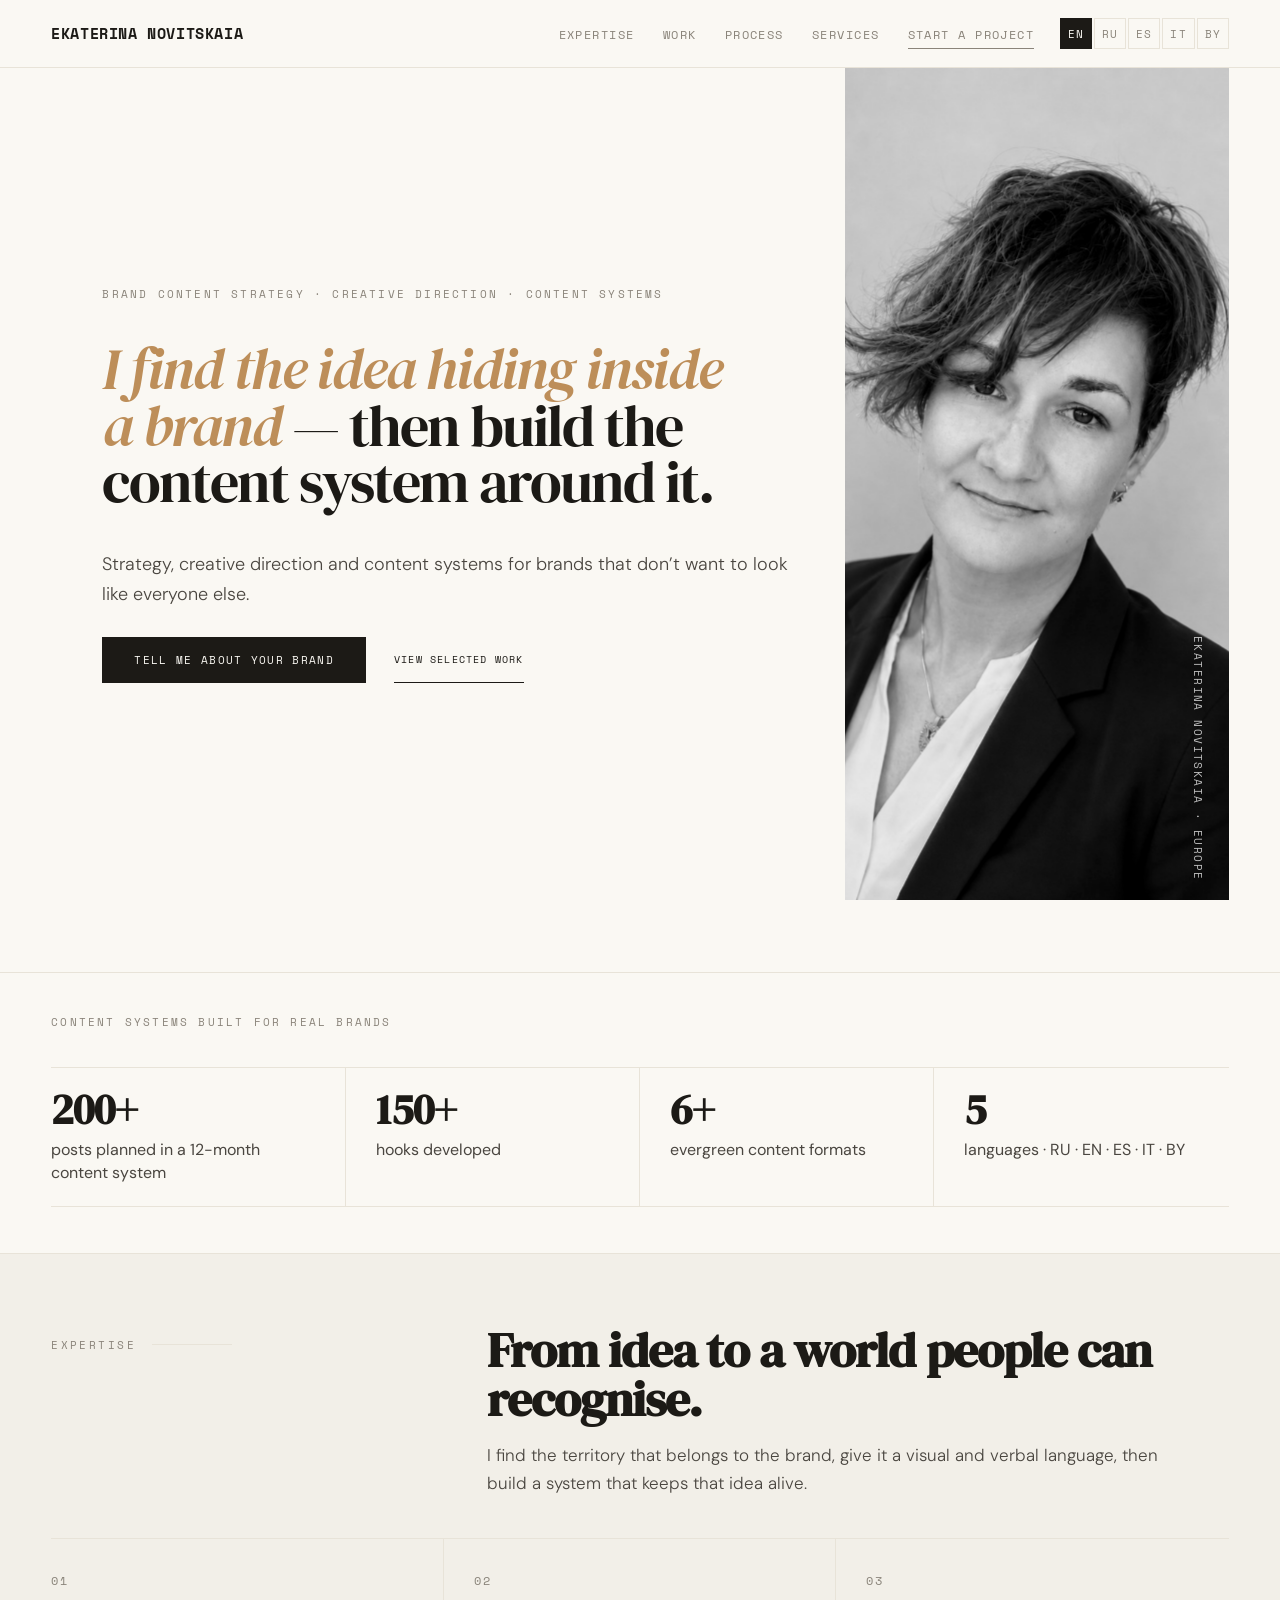
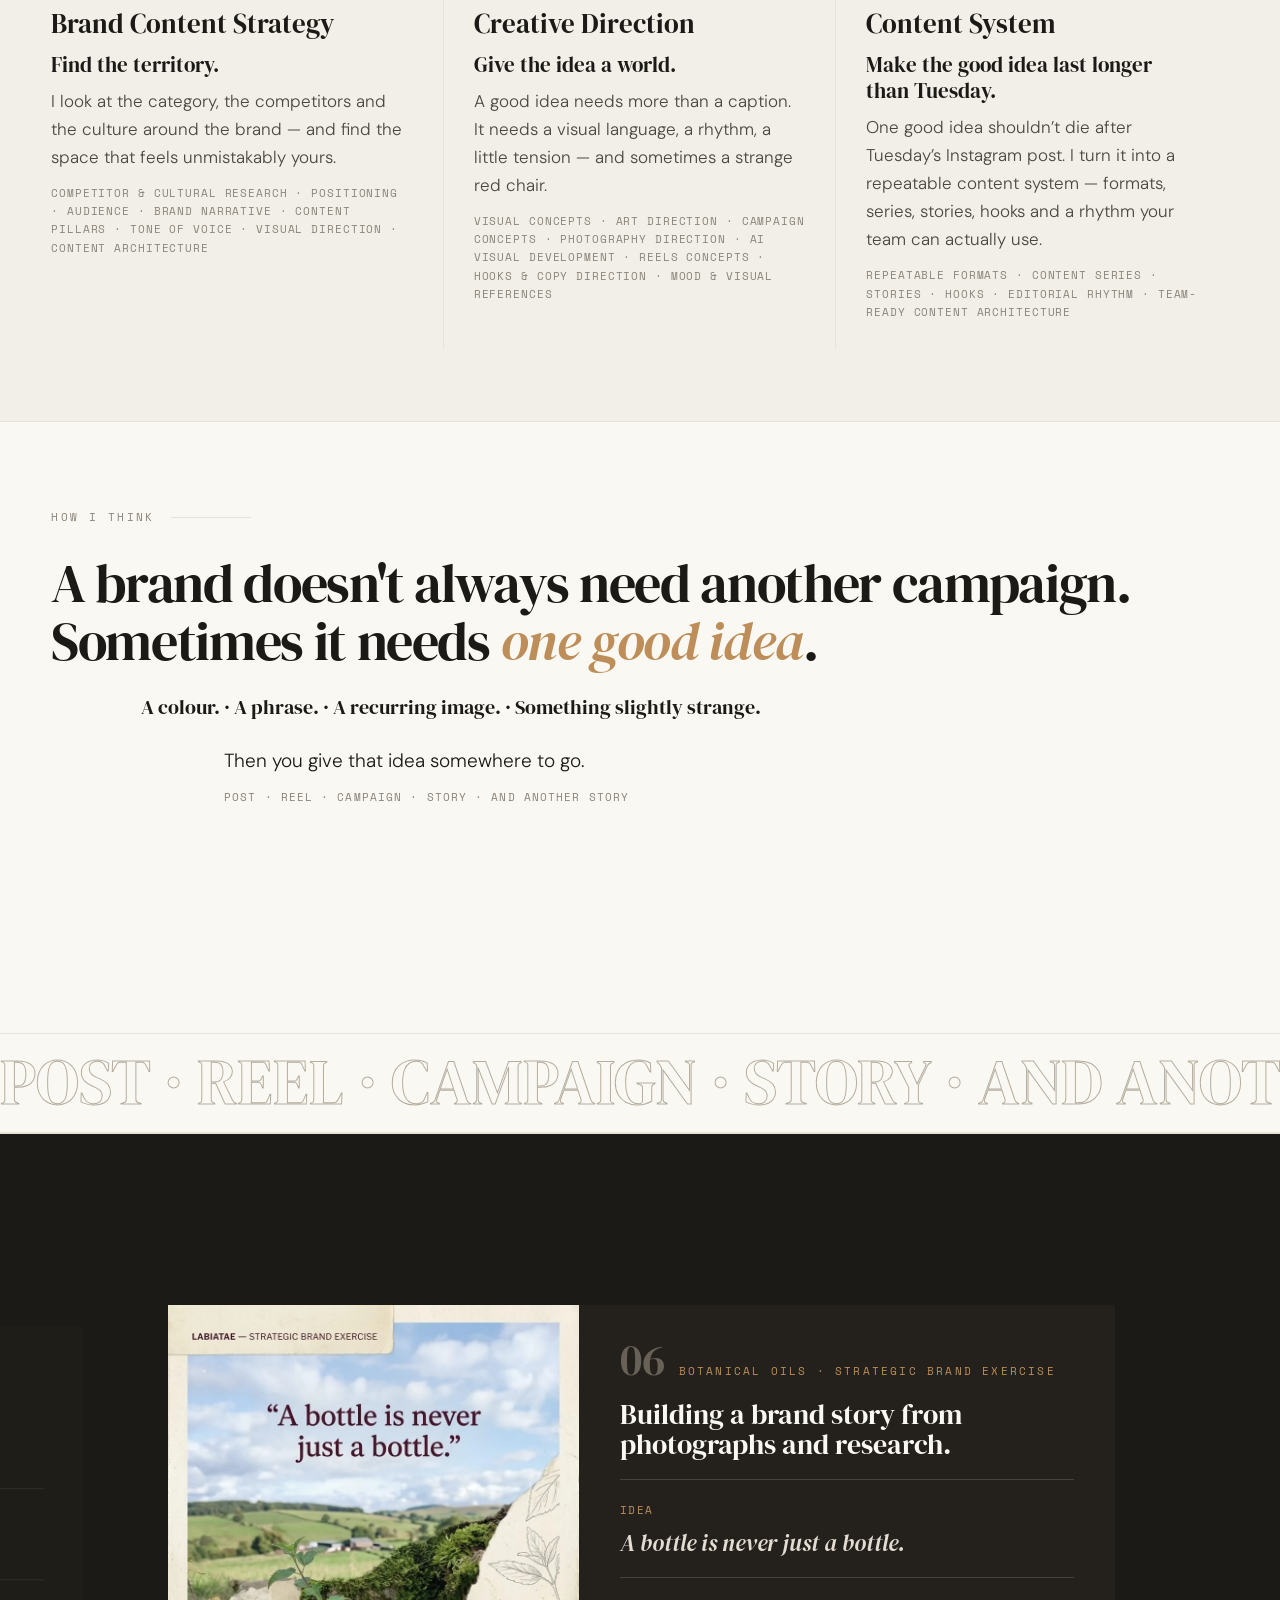
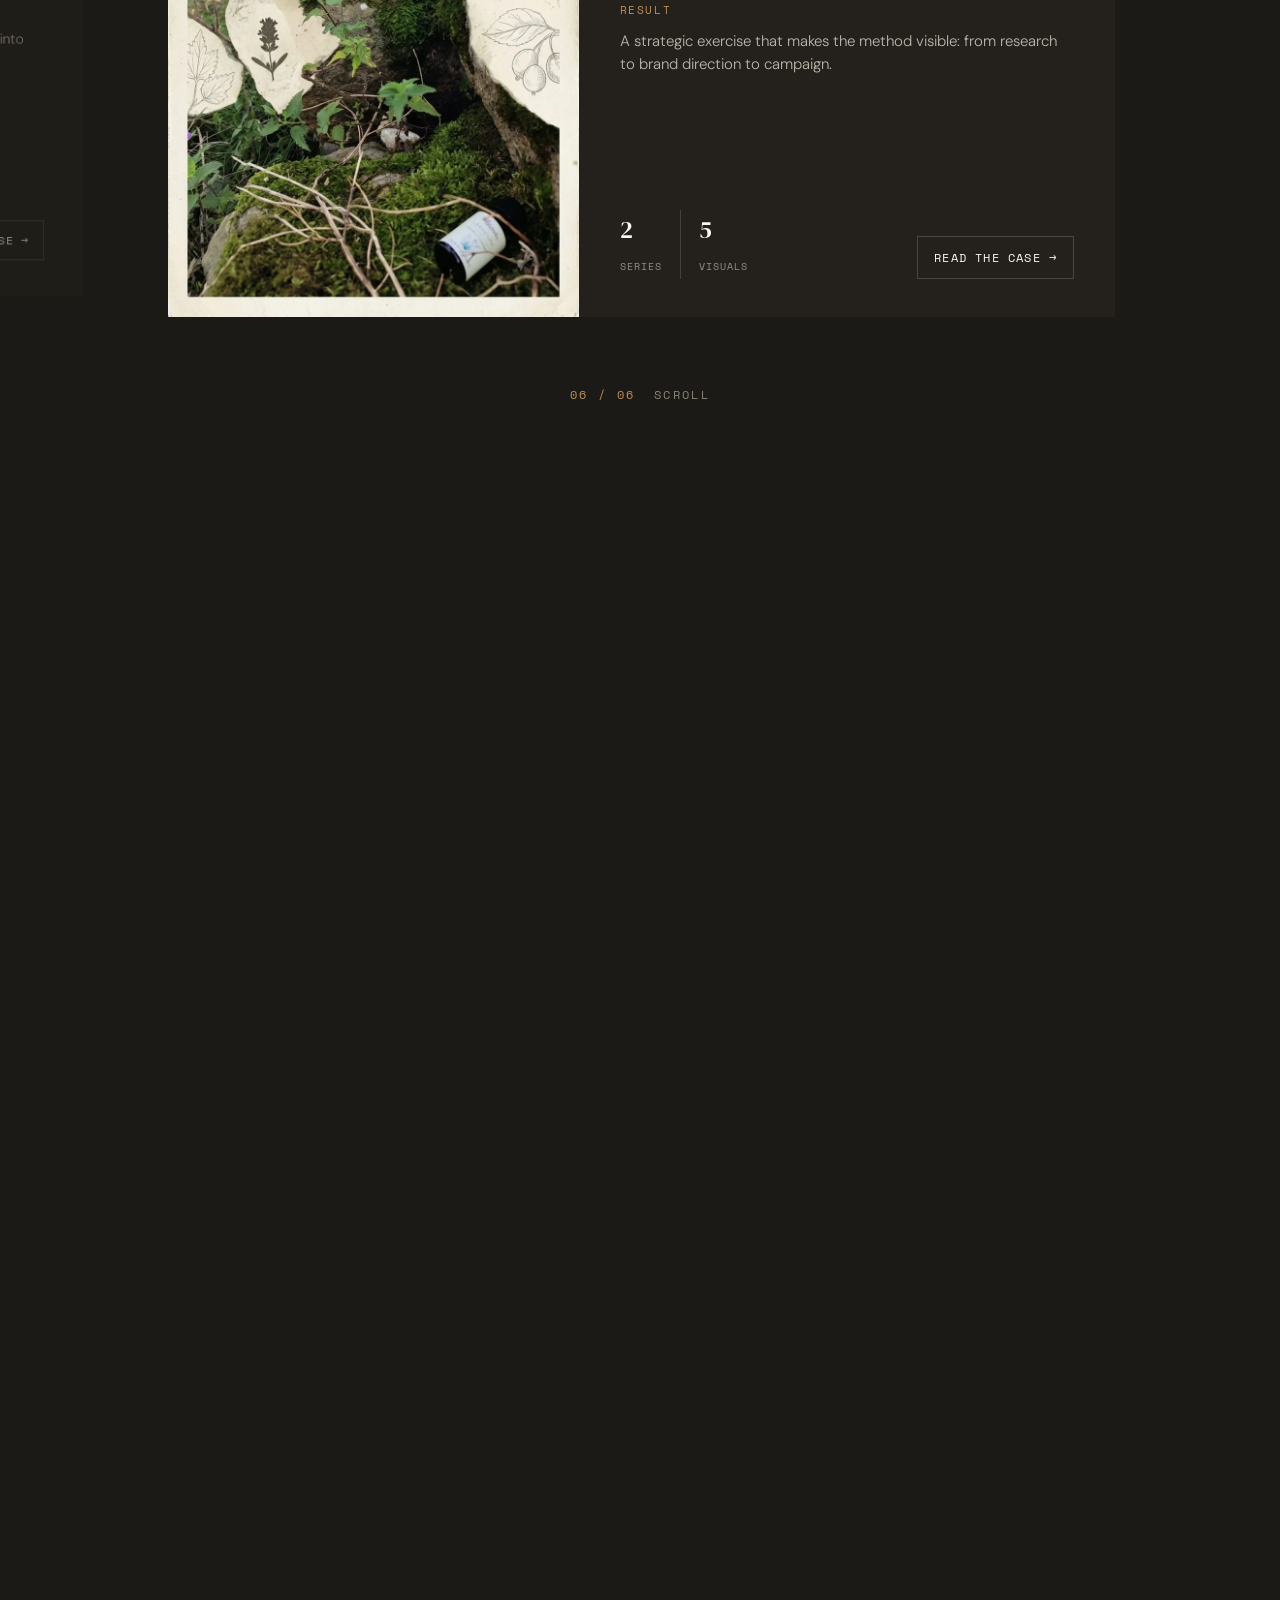
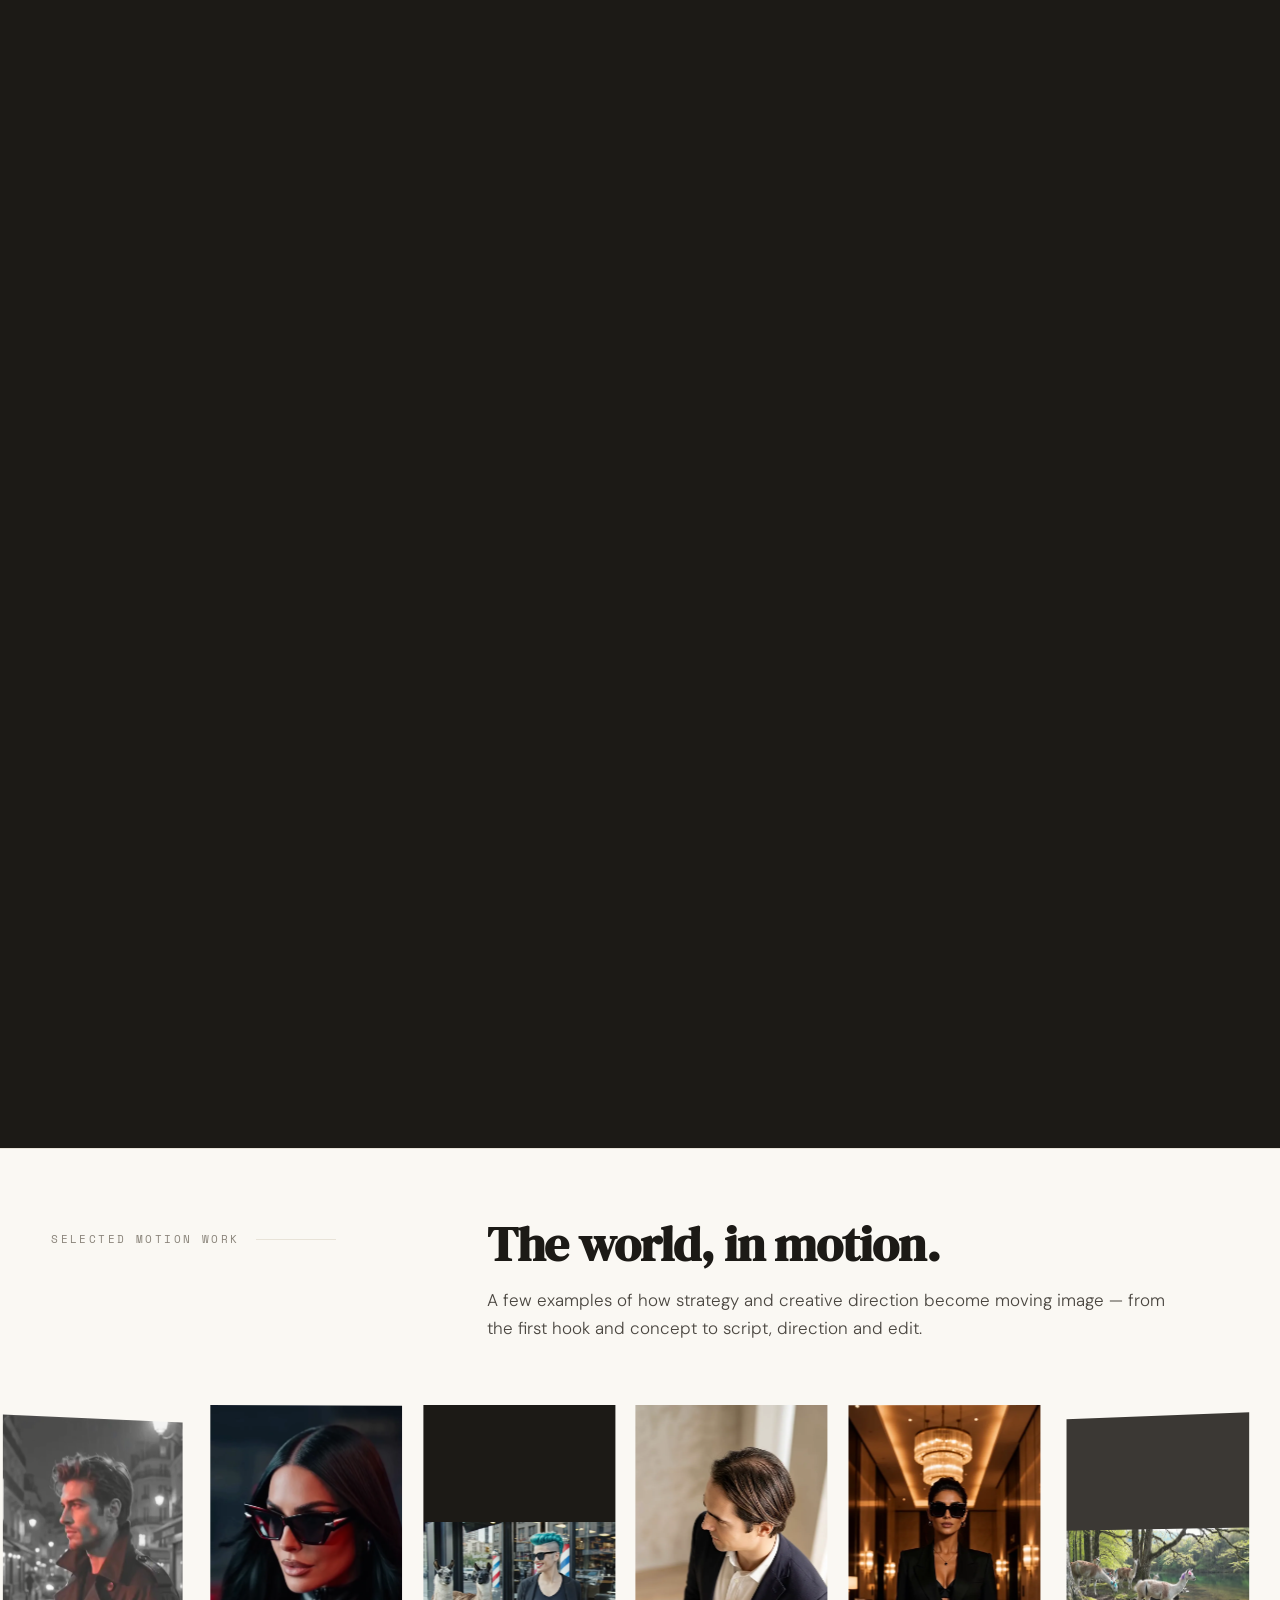
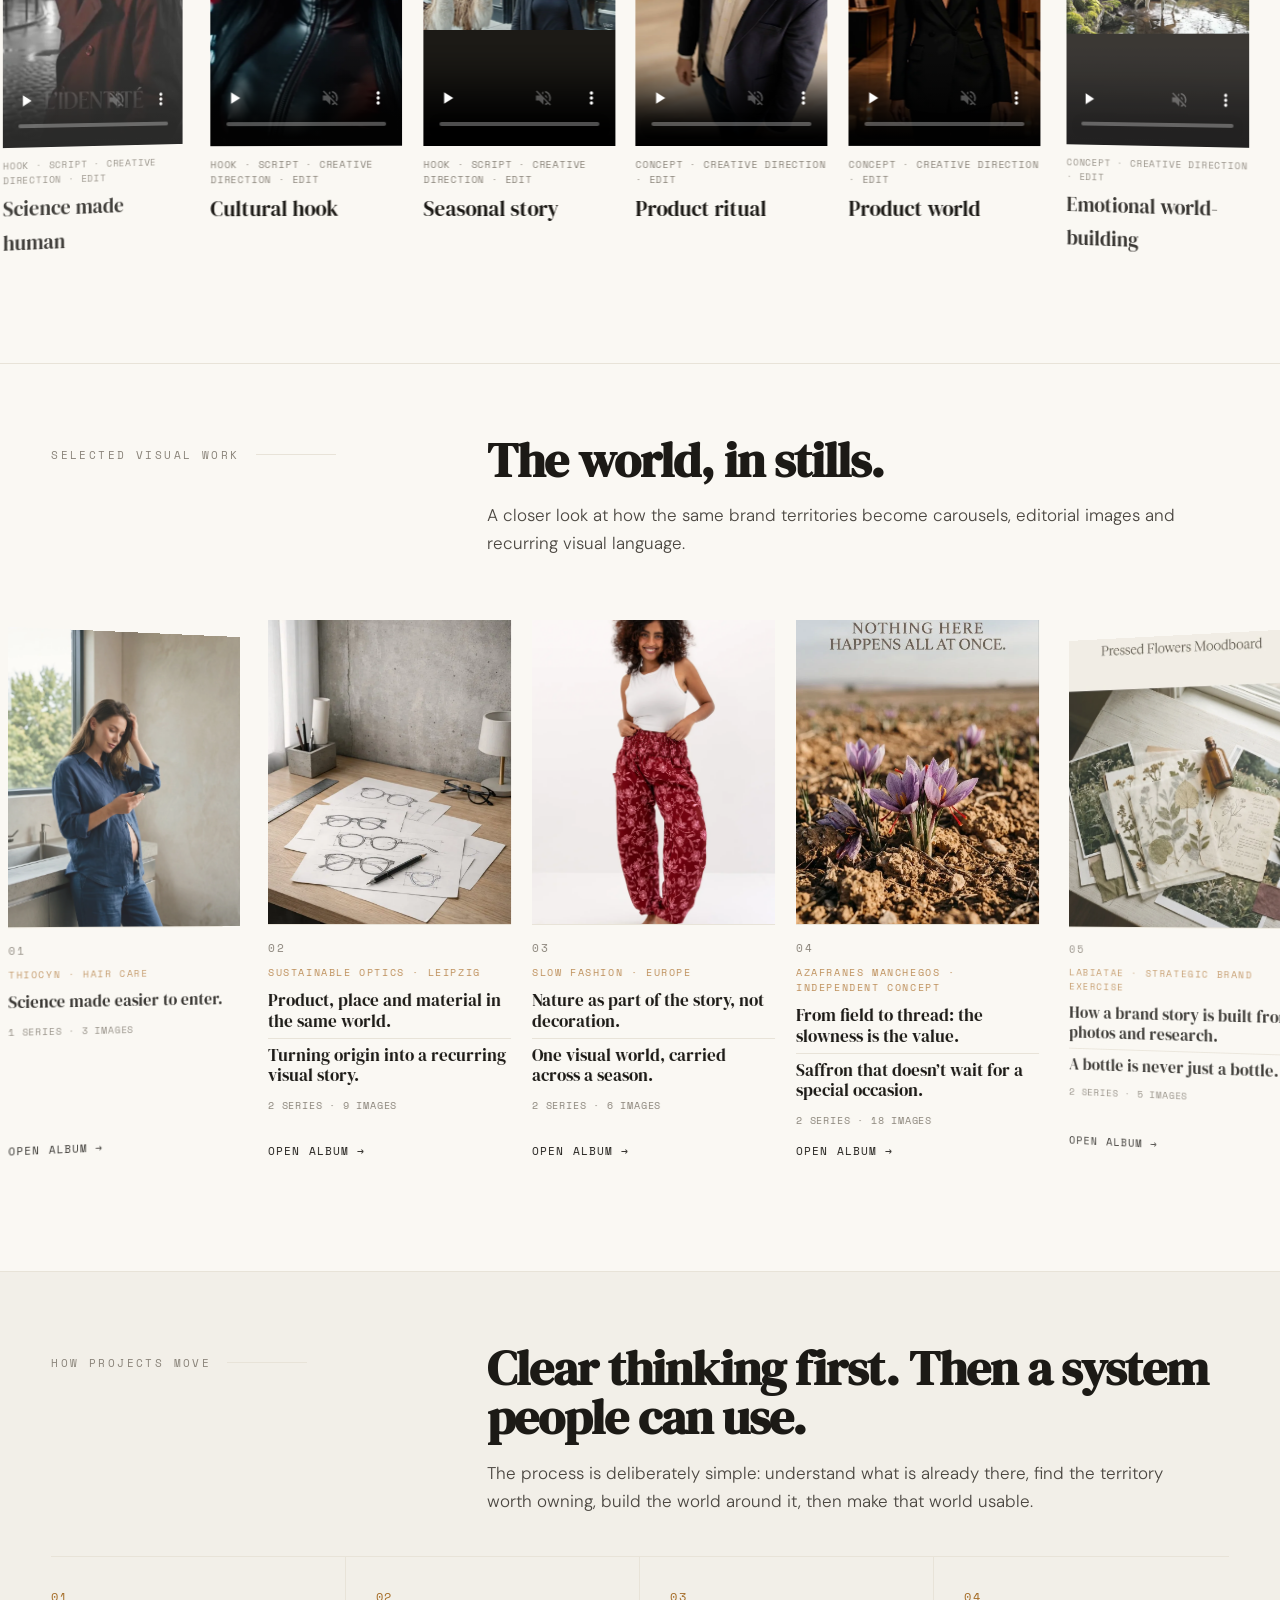
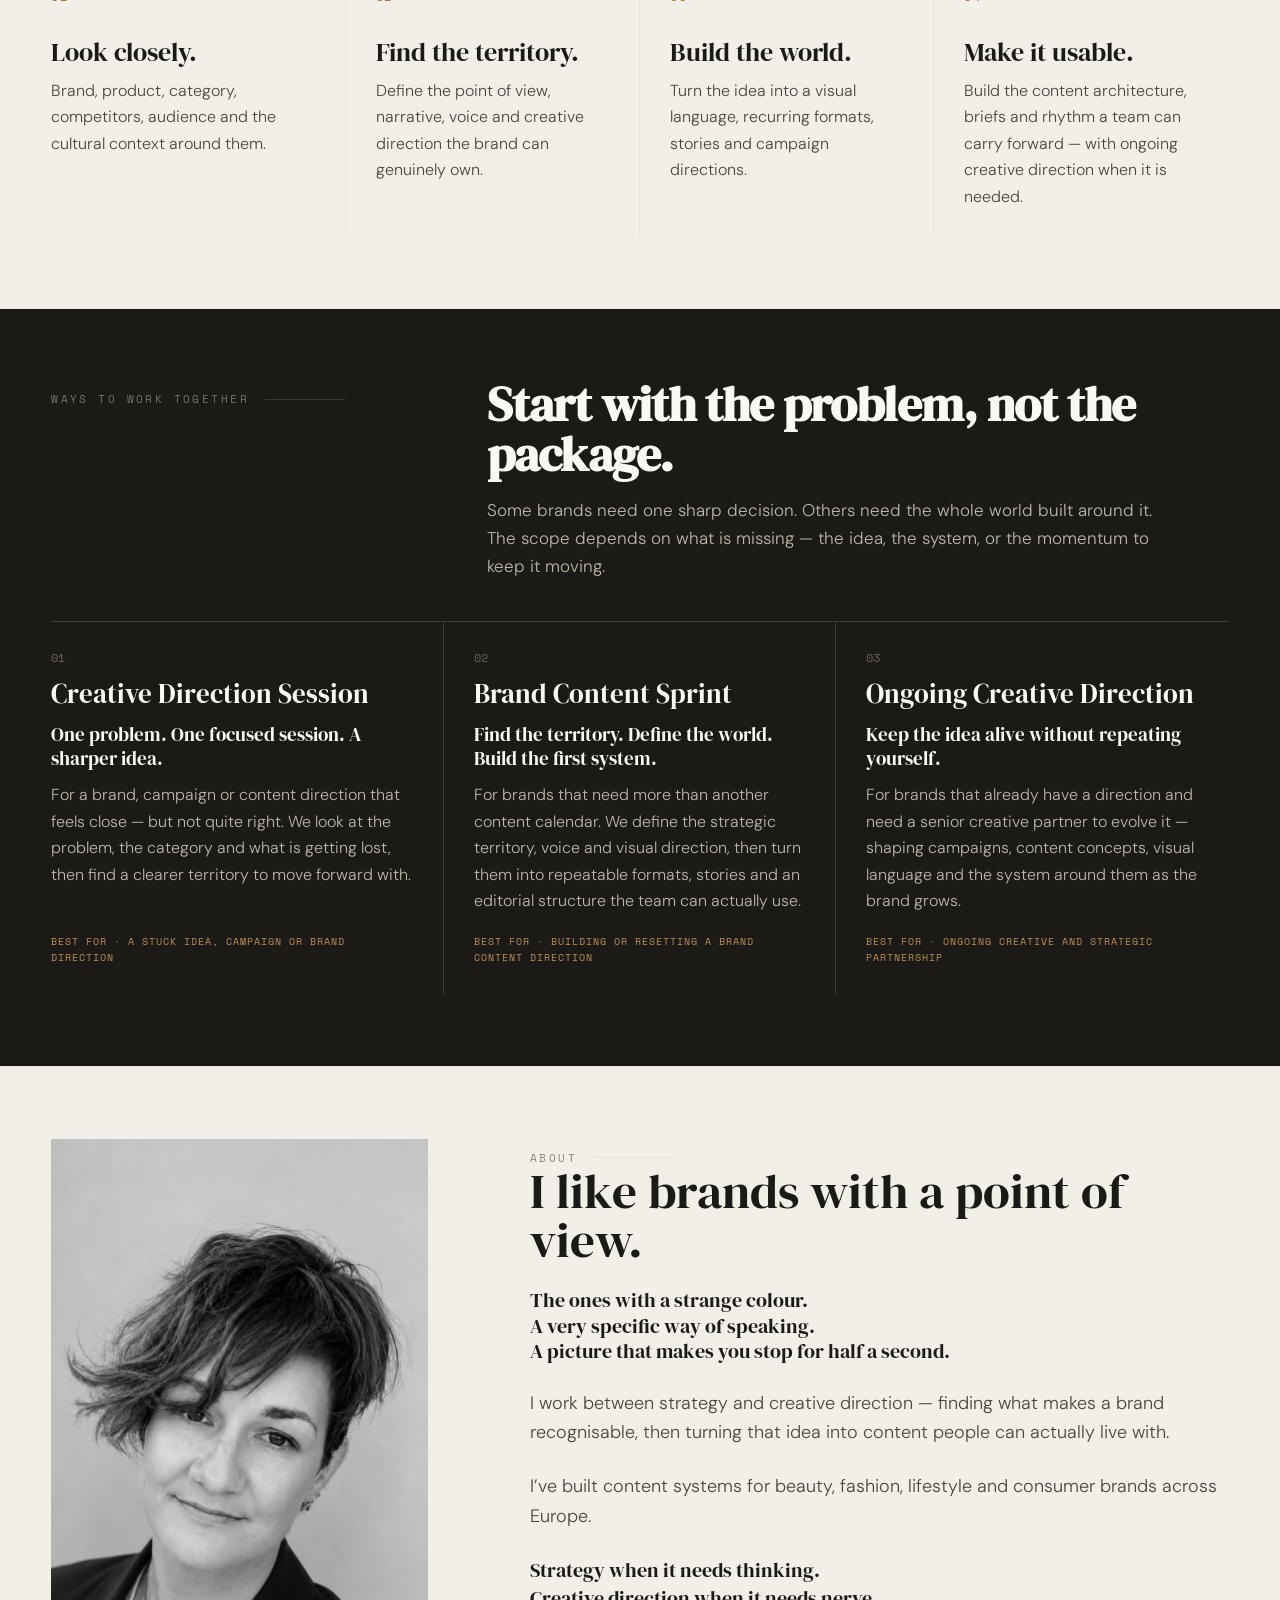
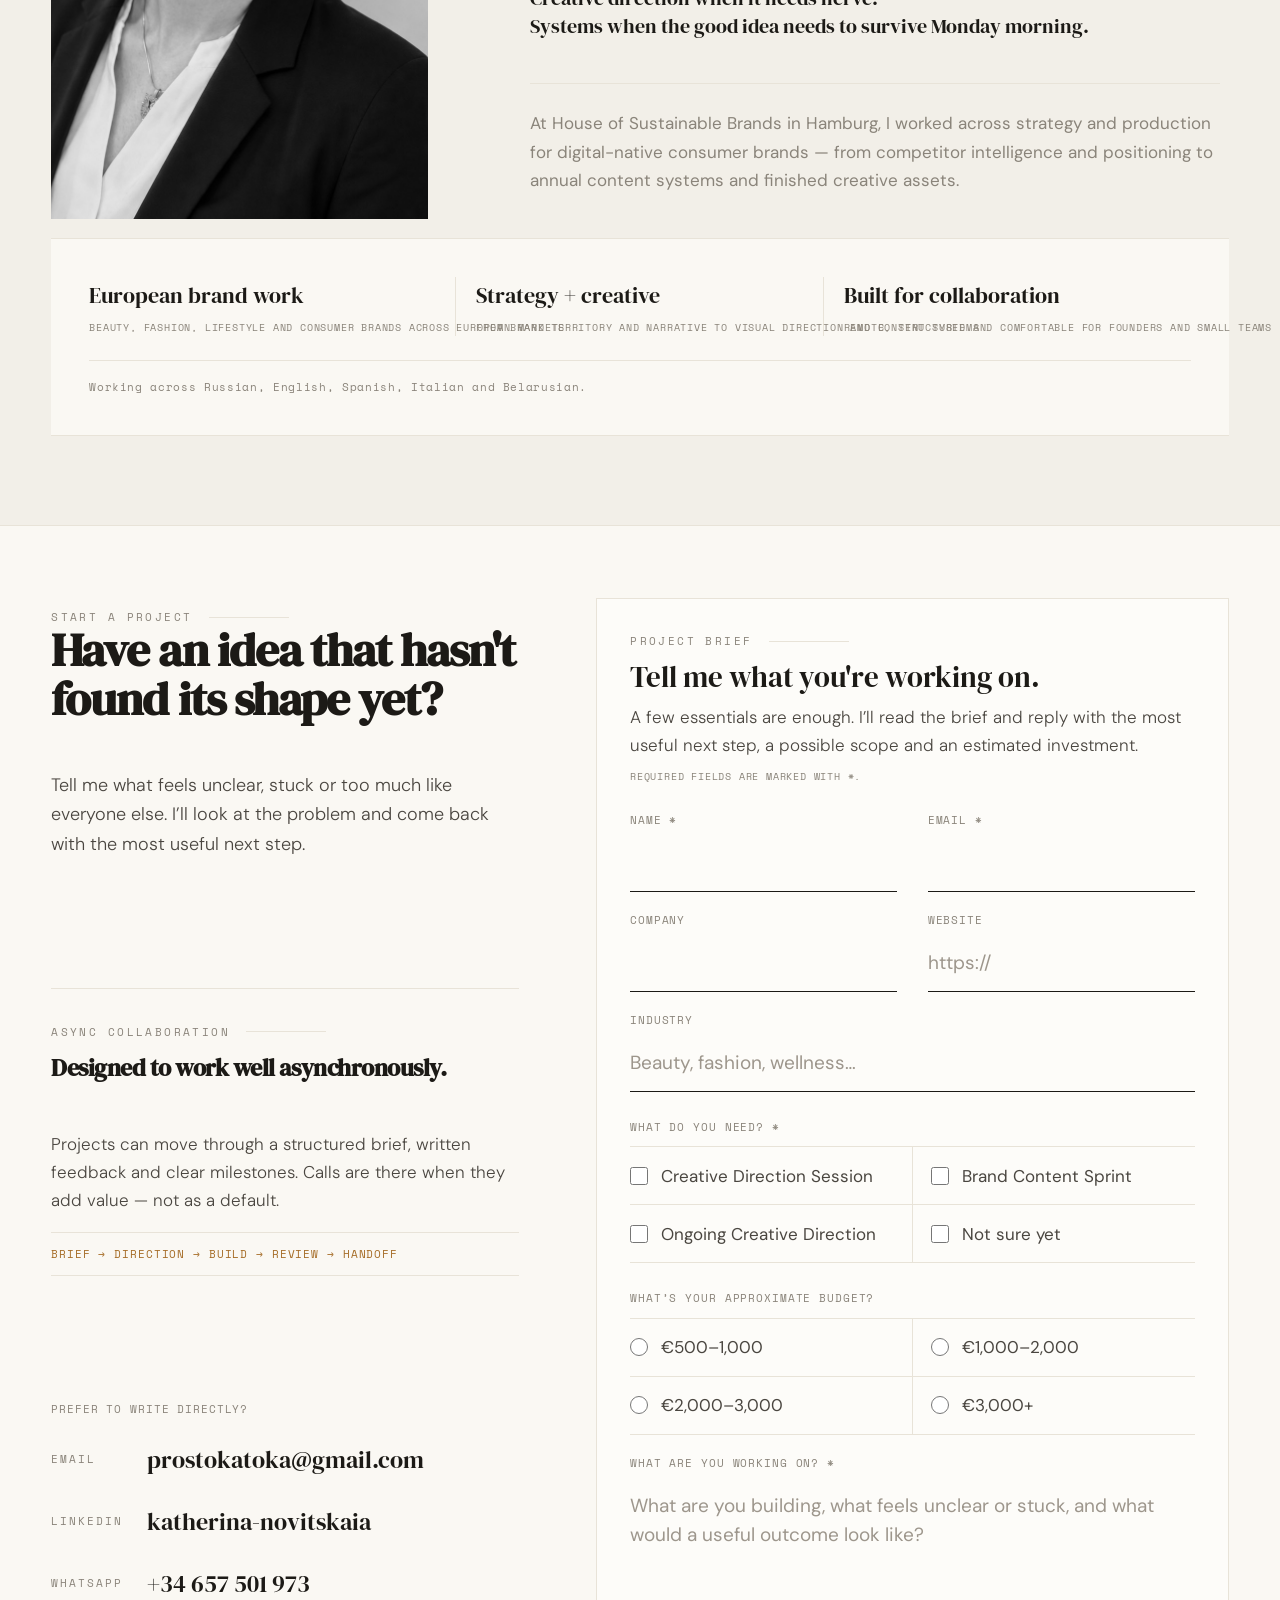
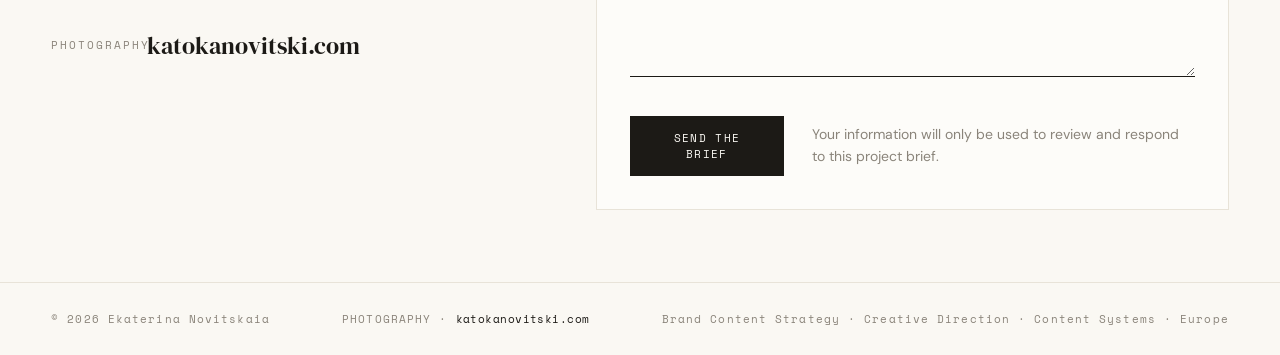
==== commit 468a1f7f: "Add Salamanca album to the source page" ====
--- a/index.source.html
+++ b/index.source.html
@@ -299,6 +299,48 @@
       </div>
     </article>
 
+    <article class="gallery-item gallery-item--tall" data-case="salamanca" data-type="photo">
+      <div class="carousel" role="group" aria-label="Salamanca street series" tabindex="0">
+        <div class="carousel-track">
+          <img loading="lazy" decoding="async" class="carousel-slide" src="assets/img/cases/salamanca/city-01.webp" alt="A city of golden stone." data-i18n-alt="gallery16Title">
+          <img loading="lazy" decoding="async" class="carousel-slide" src="assets/img/cases/salamanca/city-02.webp" alt="A city of golden stone." data-i18n-alt="gallery16Title">
+          <img loading="lazy" decoding="async" class="carousel-slide" src="assets/img/cases/salamanca/city-03.webp" alt="A city of golden stone." data-i18n-alt="gallery16Title">
+          <img loading="lazy" decoding="async" class="carousel-slide" src="assets/img/cases/salamanca/city-04.webp" alt="A city of golden stone." data-i18n-alt="gallery16Title">
+          <img loading="lazy" decoding="async" class="carousel-slide" src="assets/img/cases/salamanca/city-05.webp" alt="A city of golden stone." data-i18n-alt="gallery16Title">
+          <img loading="lazy" decoding="async" class="carousel-slide carousel-slide--wide" src="assets/img/cases/salamanca/city-06.webp" alt="A city of golden stone." data-i18n-alt="gallery16Title">
+          <img loading="lazy" decoding="async" class="carousel-slide" src="assets/img/cases/salamanca/city-07.webp" alt="A city of golden stone." data-i18n-alt="gallery16Title">
+          <img loading="lazy" decoding="async" class="carousel-slide" src="assets/img/cases/salamanca/city-08.webp" alt="A city of golden stone." data-i18n-alt="gallery16Title">
+          <img loading="lazy" decoding="async" class="carousel-slide" src="assets/img/cases/salamanca/city-09.webp" alt="A city of golden stone." data-i18n-alt="gallery16Title">
+        </div>
+        <button class="carousel-btn prev" type="button">&#8592;</button>
+        <button class="carousel-btn next" type="button">&#8594;</button>
+        <div class="carousel-counter" aria-live="polite">1 / 9</div>
+      </div>
+      <div class="gallery-caption">
+        <div class="gallery-caption-brand" data-i18n="gallery16Brand">Salamanca · Personal photography</div>
+        <div class="gallery-caption-title" data-i18n="gallery16Title">A city of golden stone.</div>
+        <div class="gallery-caption-role" data-i18n="gallery16Role">Street series · Photography</div>
+      </div>
+    </article>
+
+    <article class="gallery-item gallery-item--tall" data-case="salamanca" data-type="photo">
+      <div class="carousel" role="group" aria-label="Salamanca night series" tabindex="0">
+        <div class="carousel-track">
+          <img loading="lazy" decoding="async" class="carousel-slide" src="assets/img/cases/salamanca/night-01.webp" alt="Salamanca after dark." data-i18n-alt="gallery17Title">
+          <img loading="lazy" decoding="async" class="carousel-slide" src="assets/img/cases/salamanca/night-02.webp" alt="Salamanca after dark." data-i18n-alt="gallery17Title">
+          <img loading="lazy" decoding="async" class="carousel-slide" src="assets/img/cases/salamanca/night-03.webp" alt="Salamanca after dark." data-i18n-alt="gallery17Title">
+        </div>
+        <button class="carousel-btn prev" type="button">&#8592;</button>
+        <button class="carousel-btn next" type="button">&#8594;</button>
+        <div class="carousel-counter" aria-live="polite">1 / 3</div>
+      </div>
+      <div class="gallery-caption">
+        <div class="gallery-caption-brand" data-i18n="gallery17Brand">Salamanca · Personal photography</div>
+        <div class="gallery-caption-title" data-i18n="gallery17Title">Salamanca after dark.</div>
+        <div class="gallery-caption-role" data-i18n="gallery17Role">Night series · Photography</div>
+      </div>
+    </article>
+
 
   </div>
 </section>
@@ -315,6 +357,6 @@
   <div class="lb-counter" id="lb-counter"></div>
 </div>
 
-<script src="strategic.js?v=20261127-albums"></script>
+<script src="strategic.js?v=20261127-salamanca"></script>
 </body>
 </html>
